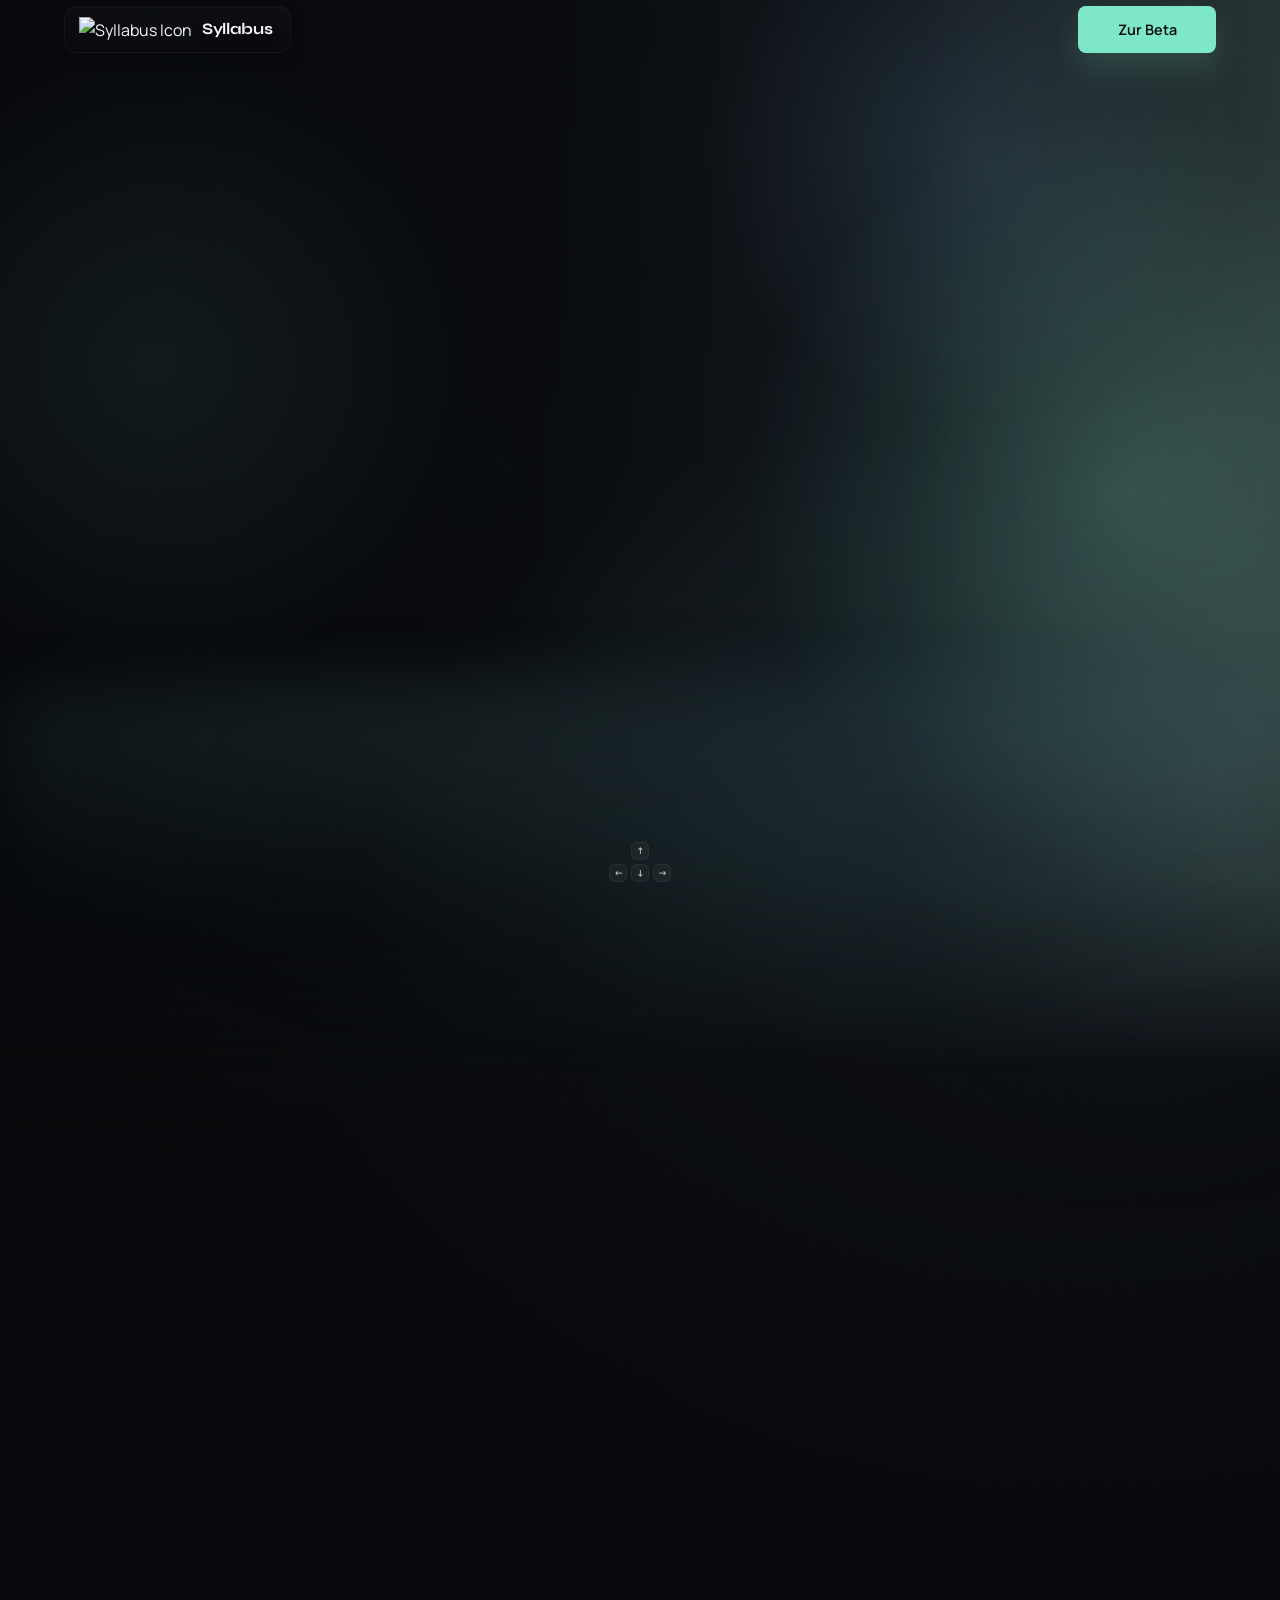
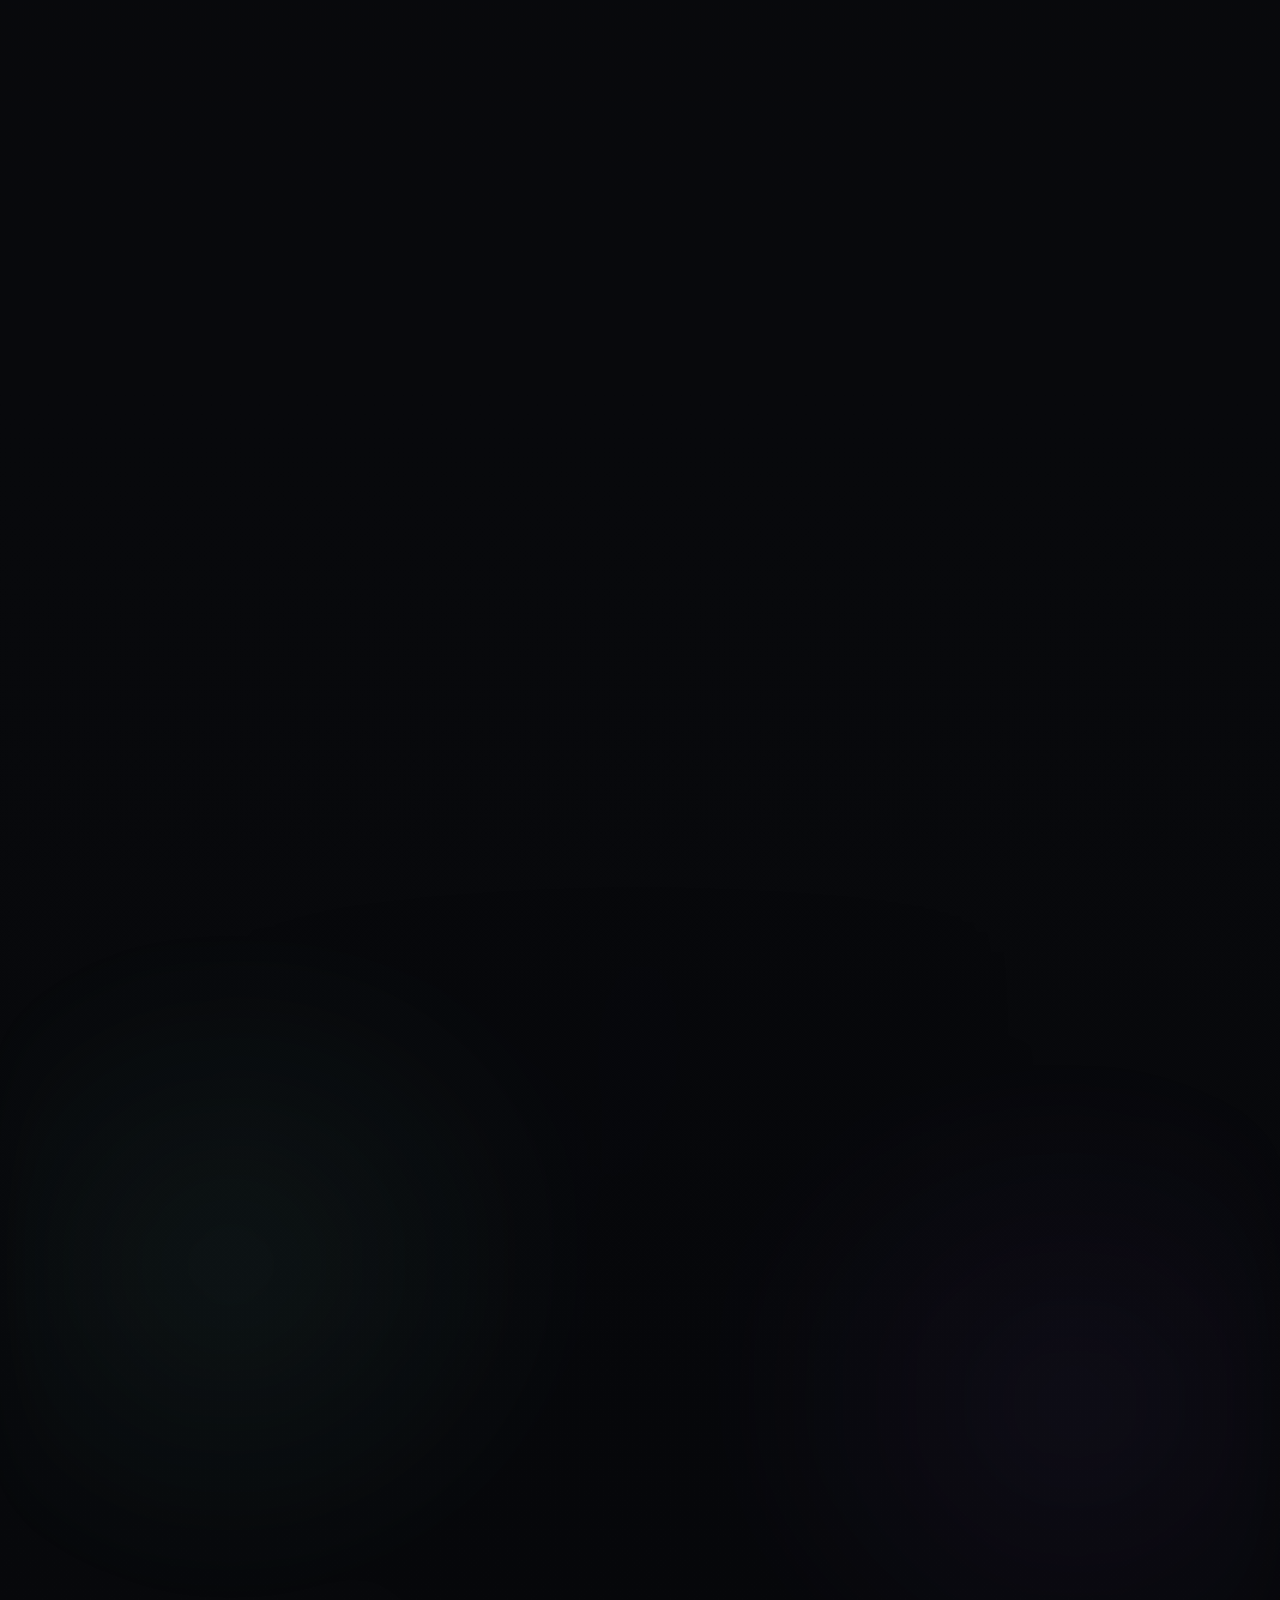
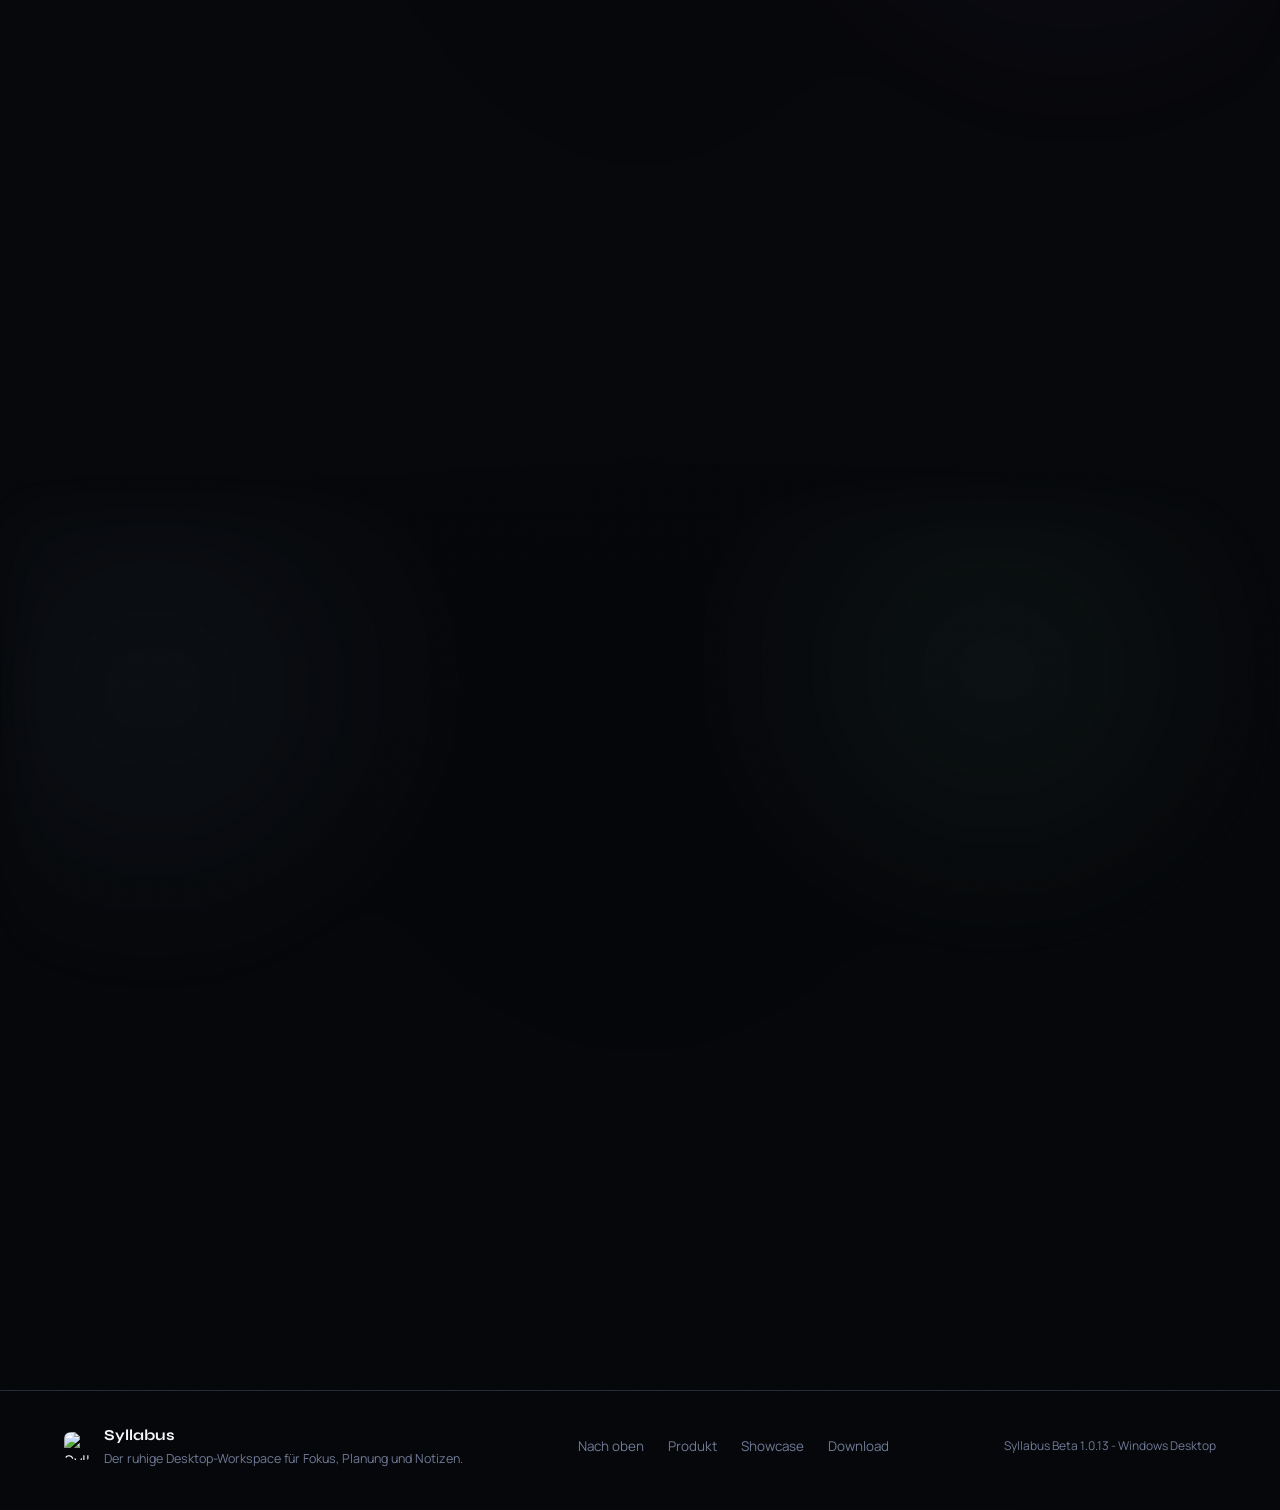
==== index.html @ c3235162 "Remove public beta download" ====
<!DOCTYPE html>
<html lang="de">
<head>
  <meta charset="UTF-8" />
  <meta name="viewport" content="width=device-width, initial-scale=1.0" />
  <title>Syllabus - Der ruhige Desktop-Workspace für Windows</title>
  <meta name="description" content="Syllabus ist ein ruhiger Desktop-Workspace für Windows: Aufgaben, Notizen, Planung und Fokus in einer klaren Oberfläche." />
  <meta name="theme-color" content="#09090B" />
  <link rel="icon" type="image/png" href="assets/branding/syllabus_icon.png" />
  <link rel="preconnect" href="https://fonts.googleapis.com" />
  <link rel="preconnect" href="https://fonts.gstatic.com" crossorigin />
  <link href="https://fonts.googleapis.com/css2?family=Manrope:wght@400;500;600;700;800&family=Nunito:wght@400;500;600;700;800&family=Syne:wght@500;600;700;800&display=swap" rel="stylesheet" />
  <link rel="stylesheet" href="styles.css" />
</head>
<body>
  <div class="site-glow site-glow-a" aria-hidden="true"></div>
  <div class="site-glow site-glow-b" aria-hidden="true"></div>
  <div class="site-grid" aria-hidden="true"></div>

  <header class="site-header" id="site-header">
    <div class="header-inner">
      <a class="brand-lockup" href="#top" aria-label="Syllabus">
        <img src="assets/branding/syllabus_icon.png" alt="Syllabus Icon" class="brand-lockup-img" />
        <span class="brand-name">Syllabus</span>
      </a>
      <a class="btn btn-primary header-cta" href="#download">Zur Beta</a>
    </div>
  </header>

  <div class="keyboard-hint" id="keyboard-hint" aria-label="Tastatur-Hinweis">
    <span class="keyboard-hint-label">Tastatur</span>
    <span class="keyboard-hint-copy">Pfeiltasten steuern die Seite</span>
    <span class="keyboard-hint-keys" aria-hidden="true">
      <span>&uarr;</span>
      <span>&darr;</span>
      <span>&larr;</span>
      <span>&rarr;</span>
    </span>
  </div>

  <main id="top">
    <section class="hero" aria-label="Hero">
      <div class="hero-layout">
        <div class="hero-content" data-reveal="drift">
          <h1>
            <span>Dein Studium.</span>
            <span>Perfekt organisiert.</span>
          </h1>

          <p class="hero-subtitle">
            Aufgaben, Notizen und Planung in einer ruhigen Oberfläche, die sofort zeigt, was gerade Priorität hat.
          </p>
        </div>

        <div class="hero-visual" data-reveal="mask" data-delay="1" id="hero-stage-shell" aria-hidden="true">
          <div class="hero-visual-glow hero-visual-glow-a"></div>
          <div class="hero-visual-glow hero-visual-glow-b"></div>
          <div class="hero-visual-grid"></div>

          <div class="hero-stage-stack" id="hero-stage-stack">
            <span class="hero-badge hero-badge-depth-mid hero-badge-a">ADS</span>
            <span class="hero-badge hero-badge-depth-near hero-badge-b">BS</span>
            <span class="hero-badge hero-badge-depth-mid hero-badge-c">DBS</span>
            <span class="hero-badge hero-badge-depth-far hero-badge-d">STO</span>
            <span class="hero-badge hero-badge-depth-far hero-badge-e">WEB</span>
            <span class="hero-badge hero-badge-depth-near hero-badge-f">AI</span>
            <span class="hero-badge hero-badge-depth-mid hero-badge-g">LAB</span>
            <span class="hero-badge hero-badge-depth-far hero-badge-i">M1</span>
            <span class="hero-badge hero-badge-depth-mid hero-badge-j">CTS</span>
            <span class="hero-badge hero-badge-depth-near hero-badge-k">DOC</span>
            <span class="hero-badge hero-badge-depth-far hero-badge-l">SEM</span>

            <figure class="hero-overlay hero-overlay-main">
              <img src="assets/screens/dashboard-overview.png" alt="Syllabus Dashboard-Übersicht" />
            </figure>

          </div>
        </div>
      </div>
    </section>

    <section class="section-story" id="produkt" aria-label="Produkt Story">
      <div class="section-head story-head" data-reveal="mask">
        <div>
          <p class="eyebrow"><span class="eyebrow-dot"></span>Produktfluss</p>
          <h2>Ein Desktop, der vom ersten Blick direkt in konzentrierte Arbeit kippt.</h2>
        </div>
        <p class="section-head-copy">
          Weniger erklären, mehr fühlen: Orientierung, Arbeitsbereich und Zeitstruktur
          bleiben eine durchgehende Szene.
        </p>
      </div>

      <div class="story-acts">
        <article class="story-act is-current" data-story-act>
          <div class="story-copy" data-reveal="drift">
            <p class="story-count">Akt 01</p>
            <h3>Orientierung ohne Anlauf.</h3>
            <p>Der Startscreen zeigt sofort Prioritäten, offene Punkte und den nächsten sinnvollen Einstieg.</p>
          </div>

          <div class="story-visual" data-story-parallax data-reveal="mask">
            <div class="story-visual-stack story-visual-stack-dashboard">
              <figure class="story-shot story-shot-main story-shot-main-dashboard">
                <img src="assets/screens/dashboard-overview.png" alt="Syllabus Dashboard Overview" loading="lazy" />
              </figure>
              <figure class="story-shot story-shot-float story-shot-float-top story-shot-float-dashboard">
                <img src="assets/screens/dashboard-stats.png" alt="Syllabus Dashboard-Statistik" loading="lazy" />
              </figure>
            </div>
          </div>
        </article>

        <article class="story-act story-act-copy-right" data-story-act>
          <div class="story-copy" data-reveal="drift">
            <p class="story-count">Akt 02</p>
            <h3>Ein Bereich wird zum Arbeitsplatz.</h3>
            <p>Dateien, Aufgaben und Notizen bleiben in derselben Oberfläche, statt sich über Fenster und Tabs zu verteilen.</p>
          </div>

          <div class="story-visual" data-story-parallax data-reveal="mask">
            <div class="story-visual-stack story-visual-stack-module">
              <figure class="story-shot story-shot-main story-shot-main-module">
                <img src="assets/screens/module-workspace.png" alt="Syllabus Modul Workspace" loading="lazy" />
              </figure>
              <figure class="story-shot story-shot-float story-shot-float-bottom story-shot-float-notes">
                <img src="assets/screens/notes.png" alt="Syllabus Notizen" loading="lazy" />
              </figure>
            </div>
          </div>
        </article>

        <article class="story-act" data-story-act>
          <div class="story-copy" data-reveal="drift">
            <p class="story-count">Akt 03</p>
            <h3>Planung bleibt Teil des Flows.</h3>
            <p>Zeitplanung, Deadlines und Aufgaben führen direkt zum nächsten Schritt, statt den Arbeitsfluss zu unterbrechen.</p>
          </div>

          <div class="story-visual" data-story-parallax data-reveal="mask">
            <div class="story-visual-stack story-visual-stack-planning">
              <figure class="story-shot story-shot-main story-shot-main-planning">
                <img src="assets/screens/calendar.png" alt="Syllabus Kalender" loading="lazy" />
              </figure>
              <figure class="story-shot story-shot-float story-shot-float-top story-shot-float-tasks">
                <img src="assets/screens/tasks.png" alt="Syllabus Aufgaben" loading="lazy" />
              </figure>
            </div>
          </div>
        </article>
      </div>
    </section>

    <section class="section-showcase" id="showcase" aria-label="Interaktiver Showcase">
      <div class="section-head" data-reveal="mask">
        <div>
          <p class="eyebrow"><span class="eyebrow-dot"></span>Interaktiver Showcase</p>
          <h2>Sechs echte Screens. Eine Oberfläche, die sich live anfühlt.</h2>
        </div>
        <p class="section-head-copy">
          Der zentrale Proof bleibt interaktiv: echte Ansichten, echte Bewegung und
          ein Arbeitsfluss, der sich direkt im Produkt erklärt.
        </p>
      </div>

      <div class="showcase-layout">
        <div class="showcase-stage-shell" data-reveal="mask" data-delay="1">
          <div class="showcase-copy-panel showcase-copy-floating" aria-live="polite">
            <div class="showcase-copy-meta">
              <p class="showcase-copy-countline"><span class="showcase-copy-count" id="showcase-current-count">01</span><span class="showcase-copy-total">/ 06</span></p>
            </div>
            <p class="showcase-copy-kicker" id="showcase-copy-kicker">Startansicht mit Klarheit</p>
            <h3 class="showcase-copy-title" id="showcase-copy-title">Dashboard mit direktem Überblick</h3>
            <p class="showcase-copy-body" id="showcase-copy-body">Alles Wichtige sitzt in einer Sicht: offene Punkte, aktive Bereiche, Fokuszeit und nächste Termine.</p>

            <div class="showcase-copy-points">
              <div class="showcase-copy-point" id="showcase-point-a">Aufgaben, Fokuszeit und Termine sofort lesbar.</div>
              <div class="showcase-copy-point" id="showcase-point-b">Direkte Einstiege in Bereiche, Planung und Sessions.</div>
              <div class="showcase-copy-point" id="showcase-point-c">Ein Startscreen statt verteiltem Tool-Chaos.</div>
            </div>

            <div class="showcase-progress" aria-hidden="true">
              <span class="showcase-progress-dot active"></span>
              <span class="showcase-progress-dot"></span>
              <span class="showcase-progress-dot"></span>
              <span class="showcase-progress-dot"></span>
              <span class="showcase-progress-dot"></span>
              <span class="showcase-progress-dot"></span>
            </div>
          </div>

          <button class="showcase-arrow showcase-arrow-prev" type="button" aria-label="Vorheriger Screen">
            <svg viewBox="0 0 24 24" width="18" height="18" fill="none" stroke="currentColor" stroke-width="2.2" stroke-linecap="round" stroke-linejoin="round"><path d="M15 18l-6-6 6-6"/></svg>
          </button>

          <div class="hero-stage showcase-stage-visual" tabindex="0" role="group" aria-label="Interaktiver Showcase mit sechs Screens">
            <div class="hero-stage-glow hero-stage-glow-a" aria-hidden="true"></div>
            <div class="hero-stage-glow hero-stage-glow-b" aria-hidden="true"></div>

            <div class="hero-mockup-wrap" id="showcase-mockup">
              <div class="hero-screen-stack">
                <figure class="hero-screen is-current" data-showcase-shot-panel="dashboard" data-showcase-index="01" data-showcase-caption="Heute im Blick" data-showcase-kicker="Startansicht mit Klarheit" data-showcase-title="Dashboard mit direktem Überblick" data-showcase-body="Alles Wichtige sitzt in einer Sicht: offene Punkte, aktive Bereiche, Fokuszeit und nächste Termine." data-showcase-point-a="Aufgaben, Fokuszeit und Termine sofort lesbar." data-showcase-point-b="Direkte Einstiege in Bereiche, Planung und Sessions." data-showcase-point-c="Ein Startscreen statt verteiltem Tool-Chaos.">
                  <img src="assets/screens/dashboard-overview.png" alt="Syllabus Dashboard-Übersicht" />
                </figure>
                <figure class="hero-screen" data-showcase-shot-panel="stats" data-showcase-index="02" data-showcase-caption="Fortschritt lesen" data-showcase-kicker="Rhythmus sichtbar" data-showcase-title="Aktivität und Fokus im Blick" data-showcase-body="Die Statistik zeigt, wie Arbeit, Routinen und Fokuszeit wirklich zusammenlaufen, statt nur geplant zu bleiben." data-showcase-point-a="Entwicklung und Sessions schnell erfassbar." data-showcase-point-b="Fokus bekommt einen klaren Kontext." data-showcase-point-c="Fortschritt wirkt konkret statt abstrakt.">
                  <img src="assets/screens/dashboard-stats.png" alt="Syllabus Dashboard-Statistik" />
                </figure>
                <figure class="hero-screen" data-showcase-shot-panel="calendar" data-showcase-index="03" data-showcase-caption="Deadlines lesen" data-showcase-kicker="Zeit klar lesen" data-showcase-title="Termine, Deadlines, Zeitfenster" data-showcase-body="Der Kalender bringt Abgaben, Routinen und Zeitfenster in ein gemeinsames Bild, das ruhig lesbar bleibt." data-showcase-point-a="Monatsblick mit Aufgaben, Sessions und festen Terminen." data-showcase-point-b="Zeitfenster und Deadlines bleiben verbunden." data-showcase-point-c="Planung fühlt sich ruhig und klar an.">
                  <img src="assets/screens/calendar.png" alt="Syllabus Kalender" />
                </figure>
                <figure class="hero-screen" data-showcase-shot-panel="tasks" data-showcase-index="04" data-showcase-caption="Prioritäten fokussieren" data-showcase-kicker="Globale Aufgabenfläche" data-showcase-title="Fälligkeiten mit Kontext" data-showcase-body="Aufgaben werden nicht isoliert gezeigt, sondern zusammen mit Bereich, Priorität und Zeitpunkt gedacht." data-showcase-point-a="Globale Liste mit klaren Bereichsmarkern." data-showcase-point-b="Fälligkeit, Relevanz und Status sofort sichtbar." data-showcase-point-c="Von der Liste direkt in den passenden Arbeitskontext.">
                  <img src="assets/screens/tasks.png" alt="Syllabus Aufgaben" />
                </figure>
                <figure class="hero-screen" data-showcase-shot-panel="notes" data-showcase-index="05" data-showcase-caption="Wissen sofort greifen" data-showcase-kicker="Gedanken bleiben auffindbar" data-showcase-title="Notizen schnell wiederfinden" data-showcase-body="Notizen bleiben auffindbar, lassen sich schnell öffnen und direkt in den Arbeitsfluss ziehen." data-showcase-point-a="Zuletzt genutzt und thematisch geordnet." data-showcase-point-b="Schneller Wiedereinstieg in Inhalte." data-showcase-point-c="Wissen bleibt greifbar statt zu verschwinden.">
                  <img src="assets/screens/notes.png" alt="Syllabus Notizen" />
                </figure>
                <figure class="hero-screen" data-showcase-shot-panel="workspace" data-showcase-index="06" data-showcase-caption="Im Bereich arbeiten" data-showcase-kicker="Tiefe Arbeit ohne Wechsel" data-showcase-title="Arbeitsbereich mit allem, was zählt" data-showcase-body="Dateien, Notizen und Aufgaben leben in einem gemeinsamen Bereich, damit konzentrierte Arbeit nicht durch Systemwechsel bricht." data-showcase-point-a="Alles bleibt nebeneinander im Blick." data-showcase-point-b="Der Kontext bleibt permanent sichtbar." data-showcase-point-c="Fühlt sich nach Arbeitsplatz an, nicht nach Galerie.">
                  <img src="assets/screens/module-workspace.png" alt="Syllabus Modul-Arbeitsbereich" />
                </figure>
              </div>
            </div>
          </div>

          <button class="showcase-arrow showcase-arrow-next" type="button" aria-label="Nächster Screen">
            <svg viewBox="0 0 24 24" width="18" height="18" fill="none" stroke="currentColor" stroke-width="2.2" stroke-linecap="round" stroke-linejoin="round"><path d="M9 18l6-6-6-6"/></svg>
          </button>
        </div>
      </div>
    </section>

    <section class="section-download" id="download" aria-label="Download">
      <div class="download-film" data-reveal="mask" data-finale>
        <div class="download-stage" aria-hidden="true">
          <div class="download-stage-glow download-stage-glow-a"></div>
          <div class="download-stage-glow download-stage-glow-b"></div>
          <div class="download-stage-grid"></div>

          <div class="download-ui download-ui-main">
            <div class="download-ui-topbar">
              <span class="download-ui-dot"></span>
              <span class="download-ui-dot"></span>
              <span class="download-ui-dot"></span>
              <span class="download-ui-chip"></span>
              <span class="download-ui-chip download-ui-chip-wide"></span>
            </div>

            <div class="download-ui-shell">
              <div class="download-ui-sidebar">
                <span class="download-ui-nav is-active"></span>
                <span class="download-ui-nav"></span>
                <span class="download-ui-nav"></span>
                <span class="download-ui-nav"></span>
                <span class="download-ui-nav"></span>
              </div>

              <div class="download-ui-canvas">
                <div class="download-ui-row">
                  <span class="download-ui-block download-ui-block-wide"></span>
                  <span class="download-ui-block download-ui-block-medium"></span>
                  <span class="download-ui-block download-ui-block-small"></span>
                </div>

                <div class="download-ui-grid">
                  <div class="download-ui-panel download-ui-panel-large"></div>
                  <span class="download-ui-panel download-ui-panel-medium"></span>
                  <span class="download-ui-panel download-ui-panel-medium"></span>
                  <span class="download-ui-panel download-ui-panel-tall"></span>
                </div>

                <div class="download-ui-lines">
                  <span class="download-ui-line is-long"></span>
                  <span class="download-ui-line"></span>
                  <span class="download-ui-line is-mid"></span>
                  <span class="download-ui-line is-short"></span>
                </div>
              </div>
            </div>

            <div class="download-ui-download">
              <span class="download-ui-download-core">
                <span class="download-ui-download-arrow"></span>
              </span>
              <span class="download-ui-download-track">
                <span class="download-ui-download-progress"></span>
              </span>
              <div class="download-ui-download-packets">
                <span class="download-ui-download-packet"></span>
                <span class="download-ui-download-packet"></span>
                <span class="download-ui-download-packet"></span>
              </div>
            </div>
          </div>

          <span class="download-orb download-orb-a"></span>
          <span class="download-orb download-orb-b"></span>
        </div>

        <div class="download-card">
          <p class="eyebrow"><span class="eyebrow-dot"></span>Private Windows Beta</p>
          <h2>Syllabus Beta für Windows.</h2>
          <p>
            Früher Zugriff auf eine ruhige Desktop-Oberfläche, die Aufgaben,
            Notizen, Planung und Fokus in einem klaren Arbeitsfluss zusammenbringt.
          </p>

          <div class="download-build-note" aria-label="Build Version">
            <span>Build</span>
            <strong>Beta 1.0.13</strong>
          </div>

          <div class="download-actions">
            <p class="download-unavailable-note">
              Der direkte Download ist aktuell nicht im öffentlichen Ordner hinterlegt.
            </p>
          </div>

          <div class="download-info-grid" aria-label="Beta Hinweise">
            <details class="download-info-item">
              <summary class="download-info-trigger">
                <span class="download-info-label">Datenschutz</span>
              </summary>
              <p>
                Arbeitsdaten werden im Standardbetrieb lokal auf dem Endgerät
                gespeichert; eine allgemeine Cloud-Synchronisierung ist nicht
                Bestandteil dieses Beta-Downloads.
              </p>
            </details>
            <details class="download-info-item">
              <summary class="download-info-trigger">
                <span class="download-info-label">Haftungsausschluss</span>
              </summary>
              <p>
                Mit Download und Nutzung entscheidest du dich eigenverantwortlich
                für diese Vorabversion. Soweit gesetzlich zulässig, wird keine
                Haftung für Datenverlust, Fehlfunktionen oder Folgeschäden
                übernommen.
              </p>
            </details>
          </div>
        </div>
      </div>
    </section>
  </main>

  <footer class="site-footer" aria-label="Footer">
    <div class="footer-inner">
      <div class="footer-brand">
        <img src="assets/branding/syllabus_icon.png" alt="Syllabus Icon" />
        <div>
          <strong>Syllabus</strong>
          <p>Der ruhige Desktop-Workspace für Fokus, Planung und Notizen.</p>
        </div>
      </div>
      <nav class="footer-links" aria-label="Footer-Navigation">
        <a href="#top">Nach oben</a>
        <a href="#produkt">Produkt</a>
        <a href="#showcase">Showcase</a>
        <a href="#download">Download</a>
      </nav>
      <p class="footer-legal">Syllabus Beta 1.0.13 - Windows Desktop</p>
    </div>
  </footer>

  <script src="script.js"></script>
</body>
</html>
---- styles.css ----
/* ══════════════════════════════════════════════
   SYLLABUS SHOWCASE — styles.css
   ══════════════════════════════════════════════ */

/* ── CUSTOM PROPERTIES ─────────────────────────── */
:root {
  /* App color palette */
  --c-bg:           #09090B;
  --c-surface:      #12131A;
  --c-surface-high: #181B24;
  --c-border:       #262B38;
  --c-sidebar:      #0C0D12;

  --c-primary:   #7EE7C8;
  --c-secondary: #A970FF;
  --c-blue:      #8FCBFF;
  --c-orange:    #FFB86A;
  --c-pink:      #FF8FB1;

  --c-text-1: #F5F7FB;
  --c-text-2: #A5AEC6;
  --c-text-3: #707B97;

  /* Module accent colors */
  --mod-0: #7EE7C8;
  --mod-1: #8FE9F5;
  --mod-2: #8FCBFF;
  --mod-3: #A9B4FF;
  --mod-4: #A970FF;
  --mod-5: #C084FC;
  --mod-6: #14B8A6;
  --mod-7: #FFB86A;
  --mod-8: #FF8FB1;

  /* Typography */
  --font-display: 'Syne', system-ui, sans-serif;
  --font-body:    'Manrope', system-ui, sans-serif;
  --font-app:     'Nunito', system-ui, sans-serif;

  /* Layout */
  --max-w:       1360px;
  --gutter:      clamp(20px, 5vw, 80px);
  --section-gap: clamp(80px, 10vw, 140px);
  --r-card:      16px;
  --r-sm:        8px;
}

/* ── RESET ──────────────────────────────────────── */
*, *::before, *::after { box-sizing: border-box; margin: 0; padding: 0; }
html { scroll-behavior: smooth; }
body {
  position: relative;
  background:
    radial-gradient(circle at 14% -6%, rgba(126,231,200,.07) 0%, transparent 28%),
    radial-gradient(circle at 84% 12%, rgba(143,203,255,.06) 0%, transparent 24%),
    linear-gradient(180deg, #09090B 0%, #08090C 42%, #06070A 100%);
  color: var(--c-text-1);
  font-family: var(--font-body);
  font-size: 16px;
  line-height: 1.65;
  -webkit-font-smoothing: antialiased;
  overflow-x: hidden;
}
body::before,
body::after {
  content: "";
  position: fixed;
  inset: auto;
  pointer-events: none;
  z-index: 0;
}
body::before {
  top: 18vh;
  left: 50%;
  width: min(82vw, 1180px);
  height: min(70vw, 920px);
  transform: translateX(-50%);
  background:
    radial-gradient(circle at 34% 38%, rgba(126,231,200,.055) 0%, transparent 26%),
    radial-gradient(circle at 68% 26%, rgba(143,203,255,.045) 0%, transparent 22%),
    radial-gradient(circle at 56% 70%, rgba(169,112,255,.035) 0%, transparent 26%);
  filter: blur(46px);
}
body::after {
  right: -180px;
  bottom: -160px;
  width: 540px;
  height: 540px;
  border-radius: 50%;
  background: radial-gradient(circle, rgba(126,231,200,.08) 0%, rgba(126,231,200,0) 72%);
  filter: blur(100px);
}
img, video { max-width: 100%; display: block; }
button { cursor: pointer; border: none; background: none; font: inherit; }
a { color: inherit; text-decoration: none; }
ul { list-style: none; }

/* ── GLOBAL BACKGROUND EFFECTS ─────────────────── */
.site-glow {
  position: fixed;
  pointer-events: none;
  border-radius: 50%;
  filter: blur(140px);
  z-index: 0;
}
.site-glow-a {
  width: 820px; height: 820px;
  top: -260px; left: -260px;
  background: radial-gradient(circle, rgba(126,231,200,.08) 0%, transparent 72%);
}
.site-glow-b {
  width: 760px; height: 760px;
  top: 34vh; right: -240px;
  background: radial-gradient(circle, rgba(169,112,255,.065) 0%, transparent 72%);
}
.site-grid {
  position: fixed;
  inset: 0;
  pointer-events: none;
  z-index: 0;
  background-image:
    linear-gradient(rgba(255,255,255,.018) 1px, transparent 1px),
    linear-gradient(90deg, rgba(255,255,255,.018) 1px, transparent 1px);
  background-size: 64px 64px;
  mask-image: radial-gradient(ellipse 80% 80% at 50% 0%, black 20%, transparent 80%);
  opacity: .7;
}

/* ── TYPOGRAPHY ─────────────────────────────────── */
h1, h2, h3, h4 {
  font-family: var(--font-display);
  line-height: 1.15;
  font-weight: 700;
  letter-spacing: -.02em;
}
h1 { font-size: clamp(2.4rem, 5vw, 4.2rem); }
h2 { font-size: clamp(1.8rem, 3.5vw, 2.8rem); }
h3 { font-size: clamp(1.05rem, 1.8vw, 1.45rem); }

.eyebrow {
  display: inline-flex;
  align-items: center;
  gap: 8px;
  font-size: .75rem;
  font-weight: 600;
  letter-spacing: .1em;
  text-transform: uppercase;
  color: var(--c-text-3);
  margin-bottom: 16px;
}
.eyebrow-dot {
  width: 6px; height: 6px;
  border-radius: 50%;
  background: var(--c-primary);
  box-shadow: 0 0 8px var(--c-primary);
  flex-shrink: 0;
}
.eyebrow-sep {
  width: 1px; height: 12px;
  background: var(--c-border);
  margin: 0 4px;
}

/* ── LAYOUT UTILITIES ───────────────────────────── */
.inner {
  width: 100%;
  max-width: var(--max-w);
  margin: 0 auto;
  padding: 0 var(--gutter);
  position: relative;
  z-index: 1;
}
section { position: relative; z-index: 1; }

.section-head {
  display: grid;
  grid-template-columns: 1fr 1fr;
  gap: 40px;
  margin-bottom: clamp(40px, 6vw, 72px);
  align-items: end;
}
.section-head h2 { margin-bottom: 0; }
.section-head-copy { color: var(--c-text-2); font-size: 1.05rem; }

/* ── BUTTONS ────────────────────────────────────── */
.btn {
  display: inline-flex;
  align-items: center;
  gap: 8px;
  padding: 12px 24px;
  border-radius: var(--r-sm);
  font-family: var(--font-body);
  font-size: .9rem;
  font-weight: 600;
  transition: all .2s ease;
  white-space: nowrap;
  position: relative;
}
.btn-primary {
  background: var(--c-primary);
  color: #060809;
  box-shadow: 0 0 24px rgba(126,231,200,.25);
}
.btn-primary:hover {
  background: #9df0d8;
  box-shadow: 0 0 36px rgba(126,231,200,.4);
  transform: translateY(-1px);
}
.btn-secondary {
  background: rgba(255,255,255,.06);
  color: var(--c-text-1);
  border: 1px solid var(--c-border);
}
.btn-secondary:hover {
  background: rgba(255,255,255,.1);
  border-color: rgba(255,255,255,.2);
  transform: translateY(-1px);
}

/* ── HEADER ─────────────────────────────────────── */
.site-header {
  position: fixed;
  top: 0; left: 0; right: 0;
  z-index: 100;
  height: 60px;
  transition: background .3s, border-color .3s;
  border-bottom: 1px solid transparent;
}
.site-header.scrolled {
  background: transparent;
  backdrop-filter: none;
  -webkit-backdrop-filter: none;
  border-bottom-color: transparent;
}
.header-inner {
  max-width: var(--max-w);
  margin: 0 auto;
  padding: 0 var(--gutter);
  height: 100%;
  display: flex;
  align-items: center;
  justify-content: space-between;
  gap: 20px;
}
.brand-lockup {
  display: flex;
  align-items: center;
  justify-content: flex-start;
  gap: 10px;
  flex-shrink: 0;
  min-height: 44px;
  min-width: 138px;
  padding: 9px 18px 9px 14px;
  border-radius: 12px;
  border: 1px solid rgba(255,255,255,.04);
  background:
    linear-gradient(180deg, rgba(255,255,255,.024), rgba(255,255,255,.008)),
    rgba(8,10,15,.07);
  box-shadow:
    0 6px 16px rgba(0,0,0,.08),
    inset 0 1px 0 rgba(255,255,255,.018);
  backdrop-filter: blur(8px);
  -webkit-backdrop-filter: blur(8px);
}
.brand-lockup-img { height: 24px; width: auto; }
.brand-name {
  font-family: var(--font-display);
  font-size: 1rem;
  font-weight: 700;
  letter-spacing: -.02em;
  text-shadow: 0 8px 20px rgba(0,0,0,.16);
}
.site-nav {
  display: flex;
  align-items: center;
  gap: 4px;
  margin-left: auto;
}
.site-nav a {
  padding: 6px 14px;
  border-radius: 6px;
  font-size: .85rem;
  font-weight: 500;
  color: var(--c-text-2);
  transition: color .2s, background .2s;
}
.site-nav a:hover {
  color: var(--c-text-1);
  background: rgba(255,255,255,.06);
}
.header-cta {
  margin-left: 0;
  min-width: 138px;
  max-width: 220px;
  overflow: hidden;
  justify-content: center;
  transition:
    opacity .24s ease,
    transform .24s ease,
    max-width .24s ease,
    padding .24s ease,
    border-color .24s ease,
    box-shadow .24s ease;
  box-shadow:
    0 14px 30px rgba(126,231,200,.14),
    0 0 0 1px rgba(126,231,200,.05) inset;
}
.site-header.hero-passed .header-cta {
  opacity: 0;
  pointer-events: none;
  transform: translateY(-6px) scale(.96);
  max-width: 0;
  padding-left: 0;
  padding-right: 0;
  border-color: transparent;
  box-shadow: none;
}
.nav-toggle {
  display: none;
  padding: 8px;
  color: var(--c-text-1);
  margin-left: auto;
}

.keyboard-hint {
  position: fixed;
  left: 50%;
  bottom: 18px;
  z-index: 70;
  display: inline-flex;
  align-items: center;
  gap: 4px;
  padding: 0;
  border: 0;
  background: transparent;
  box-shadow: none;
  backdrop-filter: none;
  -webkit-backdrop-filter: none;
  transform: translateX(-50%);
  transition:
    opacity .24s ease,
    transform .24s ease,
    border-color .24s ease,
    box-shadow .24s ease;
  pointer-events: none;
}

.keyboard-hint.is-dismissed {
  opacity: 0;
  transform: translateX(-50%) translateY(10px) scale(.96);
}

.keyboard-hint-label {
  display: none;
}

.keyboard-hint-copy {
  display: none;
}

.keyboard-hint-keys {
  display: grid;
  grid-template-columns: repeat(3, 18px);
  grid-template-rows: repeat(2, 18px);
  gap: 4px;
  align-items: center;
  justify-items: center;
}

.keyboard-hint-keys span {
  display: inline-flex;
  align-items: center;
  justify-content: center;
  width: 18px;
  height: 18px;
  border-radius: 6px;
  border: 1px solid rgba(255,255,255,.06);
  background: rgba(255,255,255,.035);
  color: rgba(245,247,251,.8);
  font-size: .58rem;
  font-weight: 700;
  line-height: 1;
}

.keyboard-hint-keys span:nth-child(1) {
  grid-column: 2;
  grid-row: 1;
}

.keyboard-hint-keys span:nth-child(2) {
  grid-column: 2;
  grid-row: 2;
}

.keyboard-hint-keys span:nth-child(3) {
  grid-column: 1;
  grid-row: 2;
}

.keyboard-hint-keys span:nth-child(4) {
  grid-column: 3;
  grid-row: 2;
}

@media (max-width: 640px) {
  .keyboard-hint {
    gap: 4px;
    bottom: 12px;
    padding: 0;
  }

  .keyboard-hint-keys span {
    width: 16px;
    height: 16px;
    font-size: .54rem;
  }

  .keyboard-hint-keys {
    grid-template-columns: repeat(3, 16px);
    grid-template-rows: repeat(2, 16px);
  }
}

body.is-scrolling .hero-stage-stack,
body.is-scrolling .showcase-copy-panel,
body.is-scrolling #showcase-mockup,
body.is-scrolling .section-showcase .hero-screen,
body.is-scrolling .download-ui-main,
body.is-scrolling .story-shot-main,
body.is-scrolling .story-shot-float {
  transition-duration: .12s !important;
}

body.is-scrolling .hero-screen-card-left,
body.is-scrolling .hero-screen-card-right,
body.is-scrolling .hero-stage-note-a,
body.is-scrolling .hero-stage-note-b,
body.is-scrolling .download-ui-main,
body.is-scrolling .download-ui-download-core,
body.is-scrolling .download-ui-download-progress,
body.is-scrolling .download-ui-download-packet,
body.is-scrolling .download-orb,
body.is-scrolling .story-shot-main,
body.is-scrolling .story-shot-float {
  animation-play-state: paused !important;
}

body.is-scrolling .keyboard-hint:not(.is-dismissed) {
  opacity: .34;
}

/* ── REVEAL ANIMATIONS ──────────────────────────── */
[data-reveal] {
  opacity: 0;
  transform: translateY(24px);
  transition: opacity .6s ease, transform .6s ease;
}
[data-reveal].is-visible { opacity: 1; transform: none; }
[data-reveal="mask"] {
  opacity: 0;
  clip-path: inset(0 0 18% 0 round 28px);
  transform: translateY(34px) scale(.98);
  transition:
    opacity .75s cubic-bezier(.22,.61,.36,1),
    transform .75s cubic-bezier(.22,.61,.36,1),
    clip-path .9s cubic-bezier(.22,.61,.36,1);
}
[data-reveal="mask"].is-visible {
  opacity: 1;
  clip-path: inset(0 0 0 0 round 28px);
  transform: none;
}
[data-reveal="drift"] {
  opacity: 0;
  transform: translate3d(0, 40px, 0) scale(.97);
  transition: opacity .7s ease, transform .8s cubic-bezier(.2,.8,.2,1);
}
[data-reveal="drift"].is-visible {
  opacity: 1;
  transform: none;
}
[data-reveal][data-delay="1"] { transition-delay: .1s; }
[data-reveal][data-delay="2"] { transition-delay: .2s; }
[data-reveal][data-delay="3"] { transition-delay: .3s; }
[data-reveal][data-delay="4"] { transition-delay: .4s; }

/* ════════════════════════════════════════════════════
   HERO
   ════════════════════════════════════════════════════ */
.hero {
  padding: clamp(96px, 9vw, 132px) var(--gutter) clamp(72px, 7vw, 96px);
  max-width: var(--max-w);
  margin: 0 auto;
  min-height: calc(100svh - 18px);
  overflow: hidden;
  isolation: isolate;
}
.hero::before {
  content: "";
  position: absolute;
  inset: 0;
  background:
    radial-gradient(circle at 14% 18%, rgba(126,231,200,.16) 0%, transparent 28%),
    radial-gradient(circle at 76% 18%, rgba(143,203,255,.14) 0%, transparent 24%),
    radial-gradient(circle at 72% 58%, rgba(169,112,255,.16) 0%, transparent 30%);
  filter: blur(18px);
  pointer-events: none;
  z-index: 0;
}
.hero::after {
  content: "";
  position: absolute;
  inset: 5% 8% 4% 10%;
  background:
    radial-gradient(circle at 44% 20%, rgba(255,255,255,.05), transparent 16%),
    radial-gradient(circle at 72% 30%, rgba(143,203,255,.08), transparent 20%),
    radial-gradient(circle at 68% 56%, rgba(169,112,255,.1), transparent 24%),
    linear-gradient(90deg, rgba(255,255,255,.03), rgba(255,255,255,0));
  pointer-events: none;
  z-index: 1;
}
.hero-layout {
  position: relative;
  z-index: 2;
  display: grid;
  grid-template-columns: minmax(0, 560px) minmax(0, 1fr);
  gap: clamp(18px, 4vw, 72px);
  align-items: center;
  min-height: calc(100svh - 240px);
}
.hero-content {
  position: relative;
  z-index: 4;
  max-width: 560px;
  padding: clamp(8px, 2vw, 20px) 0;
}
.hero-eyebrow {
  display: inline-flex;
  align-items: center;
  gap: 10px;
  margin-bottom: 22px;
  font-size: .78rem;
  font-weight: 700;
  letter-spacing: .16em;
  text-transform: uppercase;
  color: rgba(245,247,251,.62);
}
.hero-eyebrow-dot {
  width: 8px;
  height: 8px;
  border-radius: 999px;
  background: linear-gradient(135deg, var(--c-primary), var(--c-blue));
  box-shadow: 0 0 18px rgba(126,231,200,.5);
}
.hero-content h1 {
  margin-bottom: 24px;
  font-size: clamp(3.2rem, 7.5vw, 6.4rem);
  line-height: .9;
  letter-spacing: -.06em;
  max-width: 8.2ch;
  text-shadow: 0 24px 60px rgba(0,0,0,.32);
}
.hero-subtitle {
  max-width: 520px;
  margin-bottom: 30px;
  color: var(--c-text-2);
  font-size: 1.08rem;
  line-height: 1.78;
}
.hero-cta-row {
  display: flex;
  align-items: center;
  gap: 18px;
  margin-bottom: 34px;
  flex-wrap: wrap;
}
.hero-link {
  font-size: .94rem;
  font-weight: 700;
  color: rgba(245,247,251,.84);
  transition: color .2s ease, transform .2s ease;
}
.hero-link:hover {
  color: var(--c-primary);
  transform: translateX(2px);
}
.hero-signal-grid {
  display: grid;
  grid-template-columns: repeat(3, minmax(0, 1fr));
  gap: 14px;
}
.hero-signal-card {
  padding: 15px 16px 16px;
  border-radius: 20px;
  border: 1px solid rgba(255,255,255,.08);
  background: linear-gradient(155deg, rgba(18,21,29,.86), rgba(10,12,18,.68));
  box-shadow: 0 20px 48px rgba(0,0,0,.18);
  backdrop-filter: blur(14px);
  transition: transform .28s ease, border-color .28s ease, background .28s ease;
}
.hero-signal-card:hover {
  transform: translateY(-4px);
  border-color: rgba(126,231,200,.18);
  background: linear-gradient(155deg, rgba(21,24,33,.92), rgba(11,13,19,.78));
}
.hero-signal-label {
  display: inline-block;
  margin-bottom: 8px;
  font-size: .72rem;
  font-weight: 800;
  letter-spacing: .14em;
  text-transform: uppercase;
  color: var(--c-primary);
}
.hero-signal-card p {
  color: rgba(245,247,251,.76);
  font-size: .88rem;
  line-height: 1.5;
}
.hero-visual {
  position: relative;
  min-height: clamp(560px, 46vw, 760px);
  display: flex;
  align-items: center;
  justify-content: flex-start;
  perspective: 2200px;
  margin-left: clamp(-160px, -10vw, -44px);
  margin-right: clamp(-44px, -3vw, 0px);
}
.hero-visual-glow {
  position: absolute;
  border-radius: 50%;
  filter: blur(70px);
  pointer-events: none;
}
.hero-visual-glow-a {
  width: 340px;
  height: 340px;
  top: 4%;
  left: 10%;
  background: radial-gradient(circle, rgba(126,231,200,.18) 0%, rgba(126,231,200,0) 70%);
}
.hero-visual-glow-b {
  width: 360px;
  height: 360px;
  right: 4%;
  bottom: 10%;
  background: radial-gradient(circle, rgba(169,112,255,.2) 0%, rgba(169,112,255,0) 72%);
}
.hero-stage-stack {
  position: relative;
  width: min(108%, 980px);
  min-height: clamp(520px, 44vw, 660px);
  transform-style: preserve-3d;
  transform: perspective(1800px) rotateX(7deg) rotateY(-10deg) rotateZ(-4deg);
  transition: transform .28s ease-out;
  will-change: transform;
  filter: drop-shadow(0 60px 120px rgba(0,0,0,.25));
}
.hero-stage-stack::before {
  content: "";
  position: absolute;
  inset: 12% 10% 6% 12%;
  border-radius: 48px;
  background: linear-gradient(155deg, rgba(255,255,255,.06), rgba(255,255,255,.01));
  border: 1px solid rgba(255,255,255,.04);
  box-shadow: 0 60px 150px rgba(0,0,0,.34);
  transform: translateZ(-120px) rotate(-4deg);
}
.hero-stage-stack::after {
  content: "";
  position: absolute;
  inset: auto 10% -7% 14%;
  height: 90px;
  border-radius: 999px;
  background: radial-gradient(circle, rgba(8,10,14,.55) 0%, rgba(8,10,14,0) 72%);
  transform: translateZ(-170px) rotate(-3deg);
  filter: blur(24px);
}
.hero-screen-card {
  position: absolute;
  overflow: hidden;
  border-radius: 28px;
  border: 1px solid rgba(255,255,255,.08);
  background: #09090b;
  box-shadow: 0 34px 90px rgba(0,0,0,.52);
}
.hero-screen-card img {
  width: 100%;
  height: 100%;
  object-fit: cover;
}
.hero-screen-card-main {
  inset: 12% -2% 8% 12%;
  transform: translate3d(0, 0, 140px);
}
.hero-screen-card-main img {
  transform: scale(1.02) translateY(-8px);
}
.hero-screen-card-left {
  left: 0;
  bottom: 4%;
  width: min(38%, 312px);
  aspect-ratio: 1280 / 740;
  opacity: .94;
  transform: translate3d(-26px, 24px, 18px) rotate(-9deg);
  animation: heroCardFloatLeft 10s ease-in-out infinite;
}
.hero-screen-card-right {
  top: 4%;
  right: 0;
  width: min(34%, 264px);
  aspect-ratio: 1280 / 740;
  opacity: .92;
  transform: translate3d(18px, -14px, 34px) rotate(10deg);
  animation: heroCardFloatRight 11s ease-in-out infinite;
}
.hero-stage-note,
.hero-mini-panel {
  position: absolute;
  z-index: 4;
  border-radius: 999px;
  border: 1px solid rgba(255,255,255,.08);
  backdrop-filter: blur(16px);
  box-shadow: 0 18px 42px rgba(0,0,0,.24);
}
.hero-stage-note {
  padding: 11px 16px;
  background: rgba(11,13,19,.72);
  color: rgba(245,247,251,.78);
  font-size: .78rem;
  font-weight: 700;
  letter-spacing: .06em;
}
.hero-stage-note-a {
  top: 3%;
  left: 14%;
  animation: heroBadgeFloat 8s ease-in-out infinite;
}
.hero-stage-note-b {
  right: 8%;
  bottom: 8%;
  animation: heroBadgeFloat 9s ease-in-out infinite reverse;
}
.hero-mini-panel {
  padding: 16px 18px 18px;
  border-radius: 22px;
  background: linear-gradient(160deg, rgba(17,20,28,.88), rgba(10,12,17,.78));
  min-width: 220px;
}
.hero-mini-panel-top {
  top: 14%;
  right: 10%;
  transform: translate3d(0, 0, 170px);
}
.hero-mini-panel-bottom {
  left: 16%;
  bottom: 2%;
  transform: translate3d(0, 0, 180px);
}
.hero-mini-label {
  display: block;
  margin-bottom: 7px;
  font-size: .68rem;
  font-weight: 800;
  letter-spacing: .14em;
  text-transform: uppercase;
  color: rgba(245,247,251,.48);
}
.hero-mini-panel strong {
  display: block;
  color: var(--c-text-1);
  font-size: .94rem;
  line-height: 1.45;
}
@keyframes heroCardFloatLeft {
  0%, 100% { transform: translate3d(-26px, 24px, 18px) rotate(-9deg); }
  50% { transform: translate3d(-10px, 6px, 28px) rotate(-6deg); }
}
@keyframes heroCardFloatRight {
  0%, 100% { transform: translate3d(18px, -14px, 34px) rotate(10deg); }
  50% { transform: translate3d(8px, 8px, 46px) rotate(6deg); }
}
@keyframes heroBadgeFloat {
  0%, 100% { transform: translate3d(0, 0, 120px); }
  50% { transform: translate3d(0, -12px, 150px); }
}
@media (max-width: 1180px) {
  .hero-layout {
    grid-template-columns: 1fr;
    gap: 38px;
    min-height: 0;
  }
  .hero-content {
    max-width: 680px;
  }
  .hero-content h1 {
    max-width: 9ch;
  }
  .hero-visual {
    min-height: 620px;
    margin: 0;
    justify-content: center;
  }
  .hero-stage-stack {
    width: min(100%, 860px);
  }
}
@media (max-width: 900px) {
  .hero {
    padding-top: 94px;
  }
  .hero-content h1 {
    font-size: clamp(2.8rem, 12vw, 4.8rem);
  }
  .hero-subtitle {
    max-width: 520px;
    font-size: 1rem;
  }
  .hero-signal-grid {
    grid-template-columns: 1fr;
  }
  .hero-visual {
    min-height: 520px;
  }
  .hero-stage-stack {
    min-height: 500px;
    transform: perspective(1600px) rotateX(5deg) rotateY(-7deg) rotateZ(-3deg);
  }
  .hero-screen-card-main {
    inset: 18% 4% 14% 11%;
  }
  .hero-mini-panel-top {
    top: 8%;
    right: 8%;
  }
  .hero-mini-panel-bottom {
    left: 12%;
  }
}
@media (max-width: 640px) {
  .hero {
    padding-bottom: 56px;
    min-height: auto;
  }
  .hero-layout {
    display: block;
    min-height: 0;
  }
  .hero-content {
    max-width: none;
  }
  .hero-cta-row {
    gap: 14px;
  }
  .hero-link {
    font-size: .88rem;
  }
  .hero-visual {
    position: absolute;
    top: 112px;
    right: -88px;
    left: 40%;
    min-height: 320px;
    margin: 0;
    justify-content: flex-end;
    opacity: .78;
    z-index: 1;
  }
  .hero-stage-stack {
    width: 430px;
    min-height: 320px;
    transform: perspective(1200px) rotateX(8deg) rotateY(-9deg) rotateZ(-4deg) scale(.88);
  }
  .hero-screen-card-main {
    inset: 14% -6% 15% 12%;
  }
  .hero-screen-card-left {
    width: 38%;
    bottom: 4%;
  }
  .hero-screen-card-right {
    width: 34%;
    top: 2%;
  }
  .hero-stage-note {
    display: none;
  }
  .hero-mini-panel {
    display: none;
    min-width: 0;
    padding: 14px 16px 16px;
  }
  .hero-signal-grid {
    grid-template-columns: repeat(2, minmax(0, 1fr));
    gap: 12px;
    margin-top: 26px;
  }
  .hero-signal-card {
    padding: 14px 14px 16px;
    border-radius: 18px;
  }
  .hero-signal-card p {
    font-size: .88rem;
    line-height: 1.5;
  }
}
.hero-copy {
  position: relative;
  z-index: 4;
  display: flex;
  flex-direction: column;
  justify-content: center;
  align-self: center;
  max-width: 560px;
  min-height: calc(100svh - 260px);
}
.hero-copy.is-transitioning .hero-lead {
  animation: heroSubtitleFade .46s cubic-bezier(.2,.8,.2,1);
}
.hero-kicker-line {
  font-size: .84rem;
  font-weight: 700;
  letter-spacing: .12em;
  text-transform: uppercase;
  color: rgba(245,247,251,.78);
  margin-bottom: 18px;
}
.hero-copy h1 {
  margin-bottom: 22px;
  max-width: 7.4ch;
  line-height: .98;
}
.hero-lead {
  color: var(--c-text-2);
  font-size: 1.06rem;
  max-width: 430px;
  margin-bottom: 0;
  min-height: 0;
  line-height: 1.78;
  text-wrap: pretty;
}
.hero-actions {
  display: flex;
  gap: 14px 18px;
  flex-wrap: wrap;
  align-items: center;
  margin-bottom: 24px;
}
.hero-actions-note {
  flex-basis: 100%;
  color: var(--c-text-3);
  font-size: .84rem;
}
.hero-proofline {
  display: grid;
  grid-template-columns: repeat(3, minmax(0, 1fr));
  gap: 16px;
  padding: 14px 0 20px;
  margin-bottom: 18px;
  border-top: 1px solid rgba(255,255,255,.08);
  border-bottom: 1px solid rgba(255,255,255,.08);
}
.hero-proof {
  display: flex;
  flex-direction: column;
  gap: 6px;
}
.hero-proof strong {
  font-size: .9rem;
  font-weight: 700;
  color: var(--c-text-1);
}
.hero-proof span {
  font-size: .78rem;
  line-height: 1.45;
  color: var(--c-text-3);
}
.hero-next-note {
  max-width: 620px;
  color: rgba(245,247,251,.72);
  font-size: .92rem;
}
.hero-scene-summary {
  margin-top: 22px;
  padding: 18px 20px 20px;
  border-radius: 22px;
  border: 1px solid rgba(255,255,255,.08);
  background: linear-gradient(145deg, rgba(18,20,27,.8), rgba(9,11,15,.48));
  box-shadow: 0 20px 48px rgba(0,0,0,.18);
  backdrop-filter: blur(14px);
}
.hero-scene-summary-kicker {
  margin-bottom: 8px;
  font-size: .72rem;
  font-weight: 800;
  letter-spacing: .18em;
  text-transform: uppercase;
  color: rgba(245,247,251,.58);
}
.hero-scene-summary h3 {
  margin-bottom: 10px;
  font-size: clamp(1.12rem, 2.2vw, 1.54rem);
}
.hero-scene-summary p:last-child {
  color: var(--c-text-2);
  font-size: .94rem;
  line-height: 1.62;
}
.hero-dashboard-stage {
  display: none;
}
.hero-interactive-mockup {
  position: absolute;
  top: 0;
  right: -4%;
  width: min(96vw, 1320px);
  height: clamp(520px, 46vw, 680px);
  min-height: 0;
  display: flex;
  align-items: center;
  justify-content: flex-end;
  transform-style: preserve-3d;
  transform-origin: 72% 50%;
  will-change: transform;
}
.hero-dashboard-stage .hero-interactive-mockup::before {
  content: "";
  position: absolute;
  inset: 14% 10% 12% 16%;
  border-radius: 60px;
  background: linear-gradient(145deg, rgba(255,255,255,.06), rgba(255,255,255,.01));
  border: 1px solid rgba(255,255,255,.04);
  box-shadow: 0 48px 120px rgba(0,0,0,.28);
  transform: translateZ(-180px) rotate(-7deg);
  pointer-events: none;
  z-index: 2;
}
.hero-dashboard-stage .hero-interactive-mockup::after {
  content: "";
  position: absolute;
  inset: 0;
  background:
    linear-gradient(90deg, rgba(9,9,11,.84) 0%, rgba(9,9,11,.56) 18%, rgba(9,9,11,.22) 38%, rgba(9,9,11,.06) 56%, rgba(9,9,11,0) 72%),
    radial-gradient(circle at 62% 44%, rgba(169,112,255,.12) 0%, transparent 24%),
    radial-gradient(circle at 74% 54%, rgba(143,203,255,.12) 0%, transparent 18%);
  filter: blur(18px);
  transform: translateZ(60px);
  pointer-events: none;
  z-index: 3;
}
.hero-dashboard-frame {
  position: absolute;
  inset: 6% -8% 10% -2%;
  border-radius: 38px;
  overflow: hidden;
  background:
    #090a10
    url('assets/screens/dashboard-overview.png')
    center top / cover
    no-repeat;
  border: 1px solid rgba(255,255,255,.1);
  box-shadow:
    0 48px 140px rgba(0,0,0,.56),
    0 0 0 1px rgba(255,255,255,.03) inset;
  opacity: .38;
}
.hero-dashboard-frame::before {
  content: "";
  position: absolute;
  inset: 0;
  background:
    linear-gradient(180deg, rgba(255,255,255,.08), rgba(255,255,255,0) 18%, rgba(255,255,255,0) 70%, rgba(5,7,10,.18)),
    linear-gradient(90deg, rgba(7,8,13,.62), rgba(7,8,13,.26) 22%, rgba(7,8,13,0) 40%);
  pointer-events: none;
  z-index: 2;
}
.hero-dashboard-frame img {
  display: none;
}
@keyframes heroSubtitleFade {
  0% {
    opacity: .3;
    transform: translateY(10px);
  }
  100% {
    opacity: 1;
    transform: translateY(0);
  }
}
@keyframes heroBackdropFloat {
  0%, 100% {
    transform: perspective(1800px) rotateY(-12deg) rotateX(1deg) rotateZ(-3deg) translate3d(0, 0, 0);
  }
  50% {
    transform: perspective(1800px) rotateY(-10deg) rotateX(0deg) rotateZ(-2deg) translate3d(-10px, 10px, 0);
  }
}
@keyframes heroMockupBlend {
  0% {
    opacity: .35;
    filter: blur(6px) saturate(.86);
  }
  100% {
    opacity: 1;
    filter: none;
  }
}
.hero-scene-nav {
  display: grid;
  grid-template-columns: repeat(2, minmax(0, 1fr));
  gap: 12px;
}
.hero-scene-btn {
  position: relative;
  display: flex;
  align-items: flex-start;
  gap: 14px;
  padding: 16px 18px;
  text-align: left;
  border-radius: 20px;
  border: 1px solid rgba(255,255,255,.08);
  background: linear-gradient(135deg, rgba(18,19,26,.86), rgba(10,11,15,.68));
  color: var(--c-text-2);
  backdrop-filter: blur(18px);
  transition:
    transform .35s ease,
    border-color .35s ease,
    background .35s ease,
    box-shadow .35s ease,
    color .35s ease;
}
.hero-scene-btn:hover,
.hero-scene-btn:focus-visible,
.hero-scene-btn.active {
  color: var(--c-text-1);
  border-color: rgba(126,231,200,.32);
  background: linear-gradient(145deg, rgba(17,24,25,.92), rgba(12,14,18,.82));
  box-shadow: 0 16px 36px rgba(0,0,0,.24), inset 0 1px 0 rgba(255,255,255,.06);
  transform: translateY(-2px);
}
.hero-scene-btn.active::after {
  content: "";
  position: absolute;
  left: 18px;
  right: 18px;
  bottom: 10px;
  height: 2px;
  border-radius: 999px;
  background: linear-gradient(90deg, rgba(126,231,200,0), rgba(126,231,200,.95), rgba(143,203,255,0));
}
.hero-scene-no {
  min-width: 1.6rem;
  font-family: var(--font-display);
  font-size: 1.06rem;
  line-height: 1;
  color: rgba(126,231,200,.88);
}
.hero-scene-copy {
  display: flex;
  flex-direction: column;
  gap: 4px;
}
.hero-scene-copy strong {
  font-size: .98rem;
  font-weight: 700;
}
.hero-scene-copy small {
  font-size: .8rem;
  line-height: 1.45;
  color: inherit;
  opacity: .84;
}

/* ── HERO STAGE / APP MOCKUP WRAPPER ────────────── */
.hero-stage {
  position: relative;
  z-index: 1;
  min-height: clamp(520px, 55vw, 760px);
  margin-left: clamp(-220px, -16vw, -72px);
  display: flex;
  align-items: center;
  justify-content: flex-end;
  perspective: 2200px;
}
.hero-stage-glow {
  position: absolute;
  border-radius: 50%;
  filter: blur(50px);
  pointer-events: none;
  animation: heroPulse 8s ease-in-out infinite;
}
.hero-stage-glow-a {
  width: 360px;
  height: 360px;
  top: 8%;
  right: 16%;
  background: radial-gradient(circle, rgba(126,231,200,.22) 0%, rgba(126,231,200,0) 72%);
}
.hero-stage-glow-b {
  width: 320px;
  height: 320px;
  bottom: 6%;
  left: 12%;
  background: radial-gradient(circle, rgba(169,112,255,.20) 0%, rgba(169,112,255,0) 72%);
  animation-delay: -3s;
}
.hero-stage-word {
  position: absolute;
  top: 8%;
  left: -2%;
  font-family: var(--font-display);
  font-size: clamp(4.8rem, 12vw, 8.6rem);
  line-height: .9;
  letter-spacing: -.08em;
  color: rgba(255,255,255,.06);
  text-transform: uppercase;
  transform: rotate(-12deg);
  transform-origin: left center;
  pointer-events: none;
  user-select: none;
  z-index: 0;
}
.hero-stage-caption {
  position: absolute;
  top: 14%;
  right: 2%;
  padding: 10px 14px;
  border-radius: 999px;
  border: 1px solid rgba(255,255,255,.09);
  background: rgba(10,12,16,.68);
  color: var(--c-text-2);
  font-size: .75rem;
  letter-spacing: .14em;
  text-transform: uppercase;
  backdrop-filter: blur(18px);
  z-index: 3;
}
.hero-mockup-wrap {
  position: relative;
  width: min(100%, 1020px);
  min-height: clamp(460px, 48vw, 650px);
  transform-style: preserve-3d;
  transition: transform .18s ease-out;
  will-change: transform;
  z-index: 2;
}
.hero-mockup-wrap::before {
  content: "";
  position: absolute;
  inset: 12% 6% 6% 10%;
  background: linear-gradient(135deg, rgba(255,255,255,.08), rgba(255,255,255,.02));
  border: 1px solid rgba(255,255,255,.06);
  border-radius: 44px;
  transform: translateZ(-60px) rotate(-6deg);
  box-shadow: 0 48px 120px rgba(0,0,0,.38);
}
.hero-mockup-wrap::after {
  content: "";
  position: absolute;
  inset: 18% 12% -10% 18%;
  background: radial-gradient(circle, rgba(8,8,12,.92) 0%, rgba(8,8,12,0) 70%);
  transform: translateZ(-120px);
  filter: blur(22px);
  pointer-events: none;
}
.hero-screen-stack {
  position: relative;
  width: 100%;
  min-height: inherit;
}
.hero-screen {
  position: absolute;
  top: 50%;
  left: 50%;
  width: min(100%, 920px);
  aspect-ratio: 1280 / 740;
  border-radius: 24px;
  overflow: hidden;
  background: #09090b;
  border: 1px solid rgba(255,255,255,.09);
  box-shadow: 0 34px 80px rgba(0,0,0,.5), 0 0 0 1px rgba(255,255,255,.03) inset;
  opacity: 0;
  transform-origin: center center;
  pointer-events: none;
  transition:
    transform .9s cubic-bezier(.18,.82,.24,1),
    opacity .7s ease,
    filter .7s ease,
    box-shadow .7s ease;
}
.hero-screen img {
  width: 100%;
  height: 100%;
  object-fit: cover;
}
.hero-screen.is-current {
  opacity: 1;
  transform: translate3d(-44%, -50%, 120px) rotate(-6deg) scale(1);
  filter: none;
  z-index: 4;
  box-shadow: 0 54px 140px rgba(0,0,0,.62), 0 0 0 1px rgba(255,255,255,.08) inset;
}
.hero-screen.is-next {
  opacity: .78;
  transform: translate3d(-2%, -63%, 20px) rotate(8deg) scale(.56);
  filter: saturate(.88) brightness(.84);
  z-index: 3;
}
.hero-screen.is-prev {
  opacity: .72;
  transform: translate3d(-78%, -20%, -10px) rotate(-11deg) scale(.5);
  filter: saturate(.94) brightness(.84);
  z-index: 2;
}
.hero-screen.is-back {
  opacity: .18;
  transform: translate3d(-35%, -46%, -120px) rotate(3deg) scale(.44);
  filter: blur(1px) saturate(.7) brightness(.6);
  z-index: 1;
}
@keyframes heroPulse {
  0%, 100% { transform: scale(1); opacity: .72; }
  50% { transform: scale(1.08); opacity: 1; }
}

@media (prefers-reduced-motion: reduce) {
  .hero-stage-glow { animation: none; }

  .hero-scene-btn,
  .hero-mockup-wrap,
  .hero-screen {
    transition: none;
  }
}

/* ════════════════════════════════════════════════════
   CSS APP WINDOW MOCKUP
   ════════════════════════════════════════════════════ */
.app-window {
  width: 100%;
  border-radius: 14px;
  overflow: hidden;
  background: var(--c-bg);
  font-family: var(--font-app);
  font-size: 11px;
  user-select: none;
}

.app-titlebar {
  height: 34px;
  background: var(--c-sidebar);
  display: flex;
  align-items: center;
  padding: 0 14px;
  gap: 12px;
  border-bottom: 1px solid rgba(255,255,255,.04);
}
.titlebar-dots { display: flex; gap: 6px; }
.titlebar-dots span {
  width: 10px; height: 10px;
  border-radius: 50%;
}
.titlebar-dots span:nth-child(1) { background: #FF5F57; }
.titlebar-dots span:nth-child(2) { background: #FEBC2E; }
.titlebar-dots span:nth-child(3) { background: #28C840; }
.titlebar-title {
  flex: 1;
  text-align: center;
  font-size: 11px;
  color: var(--c-text-3);
  letter-spacing: .01em;
}

.app-body { display: flex; height: 440px; }

/* ── SIDEBAR ────────────────────────────────────── */
.app-sidebar {
  width: 196px;
  flex-shrink: 0;
  background: var(--c-sidebar);
  border-right: 1px solid rgba(255,255,255,.04);
  display: flex;
  flex-direction: column;
  overflow: hidden;
}
.sidebar-brand {
  display: flex;
  align-items: center;
  gap: 8px;
  padding: 12px 12px 10px;
  border-bottom: 1px solid rgba(255,255,255,.04);
}
.sidebar-icon-mark {
  width: 22px; height: 22px;
  border-radius: 6px;
  background: linear-gradient(135deg, var(--c-primary), var(--c-secondary));
  flex-shrink: 0;
}
.sidebar-brand-name {
  font-size: 12.5px;
  font-weight: 700;
  color: var(--c-text-1);
}
.sidebar-beta {
  font-size: 8px;
  font-weight: 700;
  letter-spacing: .06em;
  text-transform: uppercase;
  color: var(--c-secondary);
  background: rgba(169,112,255,.12);
  padding: 1px 5px;
  border-radius: 3px;
  margin-left: auto;
}
.sidebar-nav { padding: 8px 6px; flex-shrink: 0; }
.nav-item {
  display: flex;
  align-items: center;
  gap: 7px;
  padding: 7px 8px;
  border-radius: 8px;
  color: var(--c-text-3);
  margin-bottom: 1px;
  cursor: pointer;
  transition: all .15s;
}
.nav-item:hover { background: rgba(255,255,255,.05); color: var(--c-text-2); }
.nav-item.active {
  background: rgba(126,231,200,.1);
  color: var(--c-primary);
}
.nav-icon {
  width: 14px; height: 14px;
  flex-shrink: 0;
  fill: currentColor;
}
.nav-label { font-size: 11.5px; font-weight: 600; flex: 1; }
.nav-badge {
  min-width: 17px; height: 15px;
  background: rgba(255,255,255,.08);
  border-radius: 100px;
  font-size: 8.5px;
  font-weight: 700;
  display: flex;
  align-items: center;
  justify-content: center;
  color: var(--c-text-3);
  padding: 0 4px;
}
.nav-badge.urgent { background: rgba(255,88,88,.18); color: #ff7070; }
.sidebar-section-label {
  padding: 10px 14px 3px;
  font-size: 9px;
  font-weight: 700;
  letter-spacing: .1em;
  text-transform: uppercase;
  color: var(--c-text-3);
  opacity: .55;
}
.sidebar-modules { flex: 1; overflow: hidden; }
.module-row {
  display: flex;
  align-items: center;
  gap: 7px;
  padding: 5px 12px;
  cursor: pointer;
  color: var(--c-text-2);
  transition: background .15s;
}
.module-row:hover { background: rgba(255,255,255,.04); }
.module-row.active { color: var(--c-text-1); background: rgba(255,255,255,.04); }
.mod-dot {
  width: 7px; height: 7px;
  border-radius: 50%;
  flex-shrink: 0;
}
.mod-name { font-size: 11px; font-weight: 600; }

/* ── TOPBAR ─────────────────────────────────────── */
.app-topbar {
  height: 40px;
  background: var(--c-surface);
  border-bottom: 1px solid var(--c-border);
  display: flex;
  align-items: center;
  padding: 0 14px;
  gap: 8px;
  flex-shrink: 0;
}
.topbar-breadcrumb {
  display: flex;
  align-items: center;
  gap: 5px;
  color: var(--c-text-3);
  font-size: 10.5px;
  font-weight: 600;
}
.bc-sep { opacity: .4; }
.bc-current { color: var(--c-text-1); }
.topbar-badge {
  padding: 2px 6px;
  background: rgba(169,112,255,.15);
  color: var(--c-secondary);
  border-radius: 3px;
  font-size: 8.5px;
  font-weight: 700;
  letter-spacing: .05em;
  text-transform: uppercase;
}
.topbar-spacer { flex: 1; }
.topbar-focus-chip {
  display: flex;
  align-items: center;
  gap: 5px;
  padding: 3px 8px;
  background: rgba(126,231,200,.1);
  border: 1px solid rgba(126,231,200,.2);
  border-radius: 100px;
  color: var(--c-primary);
  font-size: 9.5px;
  font-weight: 700;
}
.focus-pulse {
  width: 6px; height: 6px;
  border-radius: 50%;
  background: var(--c-primary);
  animation: pulse-dot 2s infinite;
}
.topbar-search-icon {
  width: 26px; height: 26px;
  display: flex;
  align-items: center;
  justify-content: center;
  border-radius: 6px;
  background: rgba(255,255,255,.04);
  color: var(--c-text-3);
  font-size: 10px;
}

/* ── MAIN CONTENT ───────────────────────────────── */
.app-main { flex: 1; display: flex; flex-direction: column; overflow: hidden; }
.app-content {
  flex: 1;
  overflow: hidden;
  position: relative;
}
.app-view {
  position: absolute;
  inset: 0;
  padding: 14px;
  opacity: 0;
  pointer-events: none;
  transition: opacity .3s ease;
  overflow: hidden;
}
.app-view.active { opacity: 1; pointer-events: auto; }

/* ── DASHBOARD VIEW ─────────────────────────────── */
.dash-greeting { font-size: 13px; font-weight: 700; color: var(--c-text-1); margin-bottom: 2px; }
.dash-sub { font-size: 9.5px; color: var(--c-text-3); margin-bottom: 10px; }
.kpi-strip {
  display: flex;
  gap: 5px;
  margin-bottom: 11px;
  flex-wrap: wrap;
}
.kpi-chip {
  display: flex;
  align-items: center;
  gap: 4px;
  padding: 3px 8px;
  background: var(--c-surface);
  border: 1px solid var(--c-border);
  border-radius: 100px;
  font-size: 9px;
  font-weight: 600;
  color: var(--c-text-2);
}
.chip-dot {
  width: 5px; height: 5px;
  border-radius: 50%;
}
.kpi-chip.c-tasks .chip-dot  { background: var(--c-blue); }
.kpi-chip.c-urgent .chip-dot { background: #ff7070; }
.kpi-chip.c-focus .chip-dot  { background: var(--c-primary); }
.kpi-chip.c-exam .chip-dot   { background: var(--c-orange); }

.dash-row1 { display: grid; grid-template-columns: 1.55fr 1fr 1fr; gap: 7px; margin-bottom: 7px; }
.dash-row2 { display: grid; grid-template-columns: 1fr 1fr; gap: 7px; }
.d-card {
  background: var(--c-surface);
  border: 1px solid var(--c-border);
  border-radius: 9px;
  padding: 9px;
  overflow: hidden;
}
.d-card-label {
  font-size: 8.5px;
  font-weight: 700;
  text-transform: uppercase;
  letter-spacing: .07em;
  color: var(--c-text-3);
  margin-bottom: 7px;
}
/* modules card */
.dash-modules-list { display: flex; flex-direction: column; gap: 5px; }
.dash-mod-row {
  display: flex;
  align-items: center;
  gap: 6px;
}
.dmod-dot { width: 6px; height: 6px; border-radius: 50%; flex-shrink: 0; }
.dmod-name { font-size: 9.5px; font-weight: 600; color: var(--c-text-2); flex: 1; }
.dmod-bar-bg { width: 44px; height: 3px; background: var(--c-border); border-radius: 2px; }
.dmod-bar { height: 100%; border-radius: 2px; }
/* tasks card */
.dash-tasks-list { display: flex; flex-direction: column; gap: 4px; }
.dt-row { display: flex; align-items: center; gap: 5px; }
.dt-check {
  width: 10px; height: 10px;
  border-radius: 3px;
  border: 1.5px solid var(--c-border);
  flex-shrink: 0;
}
.dt-pri { width: 5px; height: 5px; border-radius: 1px; flex-shrink: 0; }
.dt-pri.h { background: #ff7070; }
.dt-pri.m { background: var(--c-orange); }
.dt-pri.l { background: var(--c-text-3); }
.dt-text { font-size: 9px; color: var(--c-text-2); flex: 1; }
.dt-tag {
  font-size: 7.5px;
  font-weight: 700;
  padding: 1px 4px;
  border-radius: 3px;
  color: var(--c-text-3);
  background: rgba(255,255,255,.06);
}
/* calendar mini card */
.cal-mini-day-names {
  display: grid;
  grid-template-columns: repeat(7, 1fr);
  margin-bottom: 2px;
}
.cal-mini-dn { text-align: center; font-size: 7.5px; color: var(--c-text-3); font-weight: 700; padding: 1px; }
.cal-mini-grid { display: grid; grid-template-columns: repeat(7, 1fr); gap: 1px; }
.cal-mini-cell {
  text-align: center;
  font-size: 8px;
  color: var(--c-text-3);
  padding: 2px 0;
  border-radius: 4px;
  line-height: 1.3;
  position: relative;
}
.cal-mini-cell.today {
  background: var(--c-primary);
  color: #060809;
  font-weight: 700;
  border-radius: 50%;
  width: 15px; height: 15px;
  display: flex;
  align-items: center;
  justify-content: center;
  margin: 0 auto;
}
.cal-mini-cell.evt::after {
  content: '';
  display: block;
  width: 3px; height: 3px;
  border-radius: 50%;
  background: var(--c-secondary);
  margin: 1px auto 0;
}
/* focus timer card */
.focus-card {
  background: linear-gradient(135deg, rgba(126,231,200,.06), rgba(169,112,255,.07));
  border-color: rgba(126,231,200,.18) !important;
}
.focus-label {
  font-size: 8.5px;
  font-weight: 700;
  text-transform: uppercase;
  letter-spacing: .07em;
  color: var(--c-primary);
  margin-bottom: 6px;
}
.focus-time {
  font-size: 24px;
  font-weight: 700;
  color: var(--c-text-1);
  letter-spacing: -.02em;
  font-family: var(--font-display);
  line-height: 1;
  margin-bottom: 4px;
}
.focus-time-sub { font-size: 8.5px; color: var(--c-text-3); margin-bottom: 8px; }
.focus-start {
  width: 100%;
  padding: 5px;
  background: var(--c-primary);
  color: #060809;
  border-radius: 6px;
  font-size: 9.5px;
  font-weight: 700;
  text-align: center;
}
/* next-up card */
.next-row {
  display: flex;
  align-items: flex-start;
  gap: 6px;
  padding: 4px 0;
  border-bottom: 1px solid var(--c-border);
}
.next-row:last-child { border-bottom: none; }
.next-bullet { width: 7px; height: 7px; border-radius: 50%; margin-top: 2px; flex-shrink: 0; }
.next-text { font-size: 9px; color: var(--c-text-2); flex: 1; line-height: 1.4; }
.next-time { font-size: 8px; color: var(--c-text-3); white-space: nowrap; margin-left: 4px; }

/* ── WORKSPACE VIEW ─────────────────────────────── */
.ws-view { padding: 0; display: flex; flex-direction: column; overflow: hidden; }
.ws-tab-bar {
  display: flex;
  border-bottom: 1px solid var(--c-border);
  background: var(--c-surface);
  padding: 0 12px;
  flex-shrink: 0;
}
.ws-tab-item {
  padding: 9px 12px;
  font-size: 10.5px;
  font-weight: 600;
  color: var(--c-text-3);
  border-bottom: 2px solid transparent;
  cursor: pointer;
  white-space: nowrap;
  transition: color .15s, border-color .15s;
}
.ws-tab-item.active { color: var(--c-primary); border-bottom-color: var(--c-primary); }
.ws-content { flex: 1; padding: 12px; overflow: hidden; }
.ws-mod-header {
  display: flex;
  align-items: center;
  gap: 8px;
  margin-bottom: 10px;
}
.ws-mod-badge {
  width: 12px; height: 12px;
  border-radius: 4px;
  flex-shrink: 0;
}
.ws-mod-title { font-size: 13px; font-weight: 700; color: var(--c-text-1); }
.ws-mod-type {
  font-size: 8.5px;
  font-weight: 700;
  text-transform: uppercase;
  letter-spacing: .06em;
  padding: 1px 6px;
  border-radius: 4px;
  background: rgba(255,255,255,.05);
  color: var(--c-text-3);
}
.ws-grid { display: grid; grid-template-columns: 1.3fr 1fr; gap: 8px; }
.ws-card {
  background: var(--c-surface);
  border: 1px solid var(--c-border);
  border-radius: 9px;
  padding: 9px;
  overflow: hidden;
}
.ws-card-head {
  display: flex;
  align-items: center;
  gap: 5px;
  margin-bottom: 7px;
}
.ws-card-icon { width: 11px; height: 11px; border-radius: 3px; }
.ws-card-lbl { font-size: 9px; font-weight: 700; text-transform: uppercase; letter-spacing: .06em; color: var(--c-text-3); }
.ws-note-item {
  background: rgba(255,255,255,.03);
  border-radius: 6px;
  padding: 6px 8px;
  margin-bottom: 4px;
}
.ws-note-title { font-size: 9.5px; font-weight: 700; color: var(--c-text-1); margin-bottom: 2px; }
.ws-note-snip { font-size: 8.5px; color: var(--c-text-3); line-height: 1.45; }
.ws-file-item {
  display: flex;
  align-items: center;
  gap: 6px;
  padding: 4px 6px;
  border-radius: 5px;
  margin-bottom: 3px;
}
.ws-file-icon {
  width: 18px; height: 18px;
  border-radius: 4px;
  font-size: 6.5px;
  font-weight: 800;
  display: flex;
  align-items: center;
  justify-content: center;
  flex-shrink: 0;
  letter-spacing: -.02em;
}
.ws-file-name { font-size: 9.5px; font-weight: 600; color: var(--c-text-2); flex: 1; }
.ws-file-size { font-size: 8px; color: var(--c-text-3); }

/* ── CALENDAR VIEW ──────────────────────────────── */
.cal-view-content { padding: 12px; }
.cal-view-header {
  display: flex;
  align-items: center;
  justify-content: space-between;
  margin-bottom: 10px;
}
.cal-view-title { font-size: 13px; font-weight: 700; color: var(--c-text-1); }
.cal-view-nav { display: flex; gap: 4px; }
.cal-nav-btn {
  width: 22px; height: 22px;
  border-radius: 5px;
  background: var(--c-surface);
  border: 1px solid var(--c-border);
  display: flex;
  align-items: center;
  justify-content: center;
  color: var(--c-text-3);
  font-size: 10px;
  cursor: pointer;
}
.cal-dnames {
  display: grid;
  grid-template-columns: repeat(7, 1fr);
  margin-bottom: 4px;
  gap: 2px;
}
.cal-dname { text-align: center; font-size: 9px; font-weight: 700; color: var(--c-text-3); padding: 2px 0; }
.cal-full-grid { display: grid; grid-template-columns: repeat(7, 1fr); gap: 2px; }
.cal-full-cell {
  border-radius: 7px;
  padding: 3px;
  cursor: pointer;
  min-height: 34px;
  display: flex;
  flex-direction: column;
  align-items: center;
  transition: background .15s;
}
.cal-full-cell:hover { background: rgba(255,255,255,.04); }
.cal-full-cell.today { background: rgba(126,231,200,.12); }
.cal-cell-num {
  font-size: 9.5px;
  color: var(--c-text-2);
  font-weight: 600;
  line-height: 1.3;
}
.cal-full-cell.today .cal-cell-num { color: var(--c-primary); font-weight: 700; }
.cal-full-cell.dim .cal-cell-num { opacity: .3; }
.cal-evt-dots { display: flex; gap: 2px; flex-wrap: wrap; justify-content: center; margin-top: 1px; }
.cal-evt-dot { width: 4px; height: 4px; border-radius: 50%; }

/* ── TASKS VIEW ─────────────────────────────────── */
.tasks-view-content { padding: 12px; }
.tasks-view-header {
  display: flex;
  align-items: center;
  justify-content: space-between;
  margin-bottom: 8px;
}
.tasks-view-title { font-size: 13px; font-weight: 700; color: var(--c-text-1); }
.tasks-filters {
  display: flex;
  gap: 4px;
  margin-bottom: 9px;
  flex-wrap: wrap;
}
.filter-chip {
  padding: 3px 8px;
  border-radius: 100px;
  font-size: 9px;
  font-weight: 600;
  background: var(--c-surface);
  border: 1px solid var(--c-border);
  color: var(--c-text-3);
  cursor: pointer;
}
.filter-chip.active {
  background: rgba(126,231,200,.1);
  border-color: rgba(126,231,200,.25);
  color: var(--c-primary);
}
.task-item {
  display: flex;
  align-items: center;
  gap: 7px;
  padding: 7px 9px;
  background: var(--c-surface);
  border: 1px solid var(--c-border);
  border-radius: 8px;
  margin-bottom: 4px;
}
.t-check {
  width: 13px; height: 13px;
  border-radius: 4px;
  border: 1.5px solid var(--c-border);
  flex-shrink: 0;
}
.t-pri { width: 5px; height: 5px; border-radius: 2px; flex-shrink: 0; }
.t-pri.h { background: #ff7070; }
.t-pri.m { background: var(--c-orange); }
.t-pri.l { background: var(--c-text-3); }
.t-name { flex: 1; font-size: 10px; font-weight: 600; color: var(--c-text-1); }
.t-meta { display: flex; align-items: center; gap: 4px; }
.t-mod {
  font-size: 8px;
  font-weight: 700;
  padding: 1px 5px;
  border-radius: 3px;
  white-space: nowrap;
}
.t-due { font-size: 8px; color: var(--c-text-3); }
.t-due.overdue { color: #ff7070; }

/* ════════════════════════════════════════════════════
   MOMENTUM STRIP
   ════════════════════════════════════════════════════ */
.momentum-strip { display: none; }
.momentum-card {
  padding: 28px;
  background: var(--c-surface);
  border: 1px solid var(--c-border);
  border-radius: var(--r-card);
}
.m-kicker {
  font-size: .7rem;
  font-weight: 700;
  letter-spacing: .08em;
  text-transform: uppercase;
  color: var(--c-primary);
  margin-bottom: 10px;
}
.momentum-card h2 {
  font-size: 1.02rem;
  font-weight: 700;
  line-height: 1.45;
  color: var(--c-text-1);
}

/* ════════════════════════════════════════════════════
   SECTION: WAS IST SYLLABUS
   ════════════════════════════════════════════════════ */
.section-produkt {
  padding: var(--section-gap) var(--gutter);
  max-width: var(--max-w);
  margin: 0 auto;
}
.promise-layout {
  display: grid;
  grid-template-columns: 1fr 1.4fr;
  gap: 40px;
  align-items: start;
}
.statement-card {
  padding: 32px;
  background: var(--c-surface);
  border: 1px solid var(--c-border);
  border-radius: var(--r-card);
  position: sticky;
  top: 80px;
}
.card-tag {
  font-size: .7rem;
  font-weight: 700;
  letter-spacing: .1em;
  text-transform: uppercase;
  color: var(--c-text-3);
  margin-bottom: 10px;
}
.statement-card h3 {
  font-size: 1.05rem;
  line-height: 1.5;
  color: var(--c-text-1);
  margin-bottom: 20px;
}
.pain-list { display: flex; flex-direction: column; gap: 8px; }
.pain-list li {
  display: flex;
  gap: 10px;
  font-size: .875rem;
  color: var(--c-text-2);
}
.pain-list li::before {
  content: '–';
  color: var(--c-text-3);
  flex-shrink: 0;
}
.outcome-grid { display: grid; grid-template-columns: 1fr 1fr; gap: 16px; }
.outcome-card {
  padding: 24px;
  background: var(--c-surface-high);
  border: 1px solid var(--c-border);
  border-radius: var(--r-card);
  transition: border-color .2s;
}
.outcome-card:hover { border-color: rgba(126,231,200,.2); }
.outcome-card .card-tag { color: var(--c-primary); margin-bottom: 8px; }
.outcome-card h3 { font-size: .95rem; color: var(--c-text-1); margin-bottom: 8px; }
.outcome-card p { font-size: .86rem; color: var(--c-text-2); }

/* ════════════════════════════════════════════════════
   SECTION: KERNBEREICHE
   ════════════════════════════════════════════════════ */
.section-features {
  padding: var(--section-gap) var(--gutter);
  max-width: var(--max-w);
  margin: 0 auto;
}
.feature-grid { display: grid; grid-template-columns: repeat(3, 1fr); gap: 16px; }
.feature-card {
  padding: 28px 24px;
  background: var(--c-surface);
  border: 1px solid var(--c-border);
  border-radius: var(--r-card);
  transition: border-color .2s, transform .2s;
  position: relative;
  overflow: hidden;
}
.feature-card:hover { border-color: rgba(255,255,255,.12); transform: translateY(-2px); }
.feature-card::after {
  content: '';
  position: absolute;
  top: 0; left: 0; right: 0;
  height: 1px;
  background: linear-gradient(90deg, transparent, rgba(126,231,200,.3), transparent);
  opacity: 0;
  transition: opacity .2s;
}
.feature-card:hover::after { opacity: 1; }
.feature-card-wide { grid-column: span 2; }
.feature-card-full { grid-column: span 3; }
.f-icon {
  width: 34px; height: 34px;
  border-radius: 10px;
  display: flex;
  align-items: center;
  justify-content: center;
  margin-bottom: 14px;
  font-size: 16px;
}
.feature-card h3 { font-size: 1.02rem; color: var(--c-text-1); margin-bottom: 8px; }
.feature-card p { font-size: .875rem; color: var(--c-text-2); line-height: 1.65; }
.feature-card .card-tag { margin-bottom: 8px; }

/* ════════════════════════════════════════════════════
   SECTION: INTERACTIVE SHOWCASE
   ════════════════════════════════════════════════════ */
.section-showcase {
  width: 100%;
  max-width: none;
  margin: 0;
  padding: var(--section-gap) clamp(18px, 2.6vw, 42px);
}
.section-showcase .section-head {
  max-width: var(--max-w);
  margin: 0 auto clamp(22px, 2.8vw, 34px);
}
.showcase-layout {
  position: relative;
  width: 100%;
  max-width: min(1400px, calc(100vw - 72px));
  margin: 0 auto;
  overflow: visible;
}
.showcase-stage-shell {
  position: relative;
  min-height: clamp(620px, 50vw, 760px);
  perspective: 2600px;
  transform-style: preserve-3d;
  overflow: visible;
}
.showcase-stage-shell::before {
  content: "";
  position: absolute;
  inset: 4% 1% 8% 1%;
  pointer-events: none;
  z-index: 0;
  background:
    radial-gradient(circle at 22% 44%, rgba(143,203,255,.09) 0%, rgba(143,203,255,0) 22%),
    radial-gradient(circle at 76% 42%, rgba(126,231,200,.1) 0%, rgba(126,231,200,0) 24%),
    radial-gradient(ellipse at 54% 54%, rgba(12,15,20,.54) 0%, rgba(12,15,20,.14) 34%, rgba(12,15,20,0) 72%);
  filter: blur(38px);
}
.showcase-stage-shell::after {
  content: "";
  position: absolute;
  inset: auto 12% -4% 18%;
  height: 120px;
  pointer-events: none;
  z-index: 0;
  background: radial-gradient(circle, rgba(7,9,12,.62) 0%, rgba(7,9,12,0) 72%);
  filter: blur(30px);
}
.showcase-copy-panel {
  position: absolute;
  top: 49%;
  left: clamp(76px, 5vw, 110px);
  z-index: 8;
  width: min(392px, 27vw);
  min-height: 344px;
  padding: clamp(20px, 2.45vw, 30px);
  border-radius: 30px;
  border: 1px solid rgba(255,255,255,.08);
  background:
    radial-gradient(circle at top left, rgba(126,231,200,.16), transparent 38%),
    linear-gradient(160deg, rgba(22,24,31,.84), rgba(8,10,14,.6));
  box-shadow:
    0 40px 100px rgba(0,0,0,.28),
    inset 0 1px 0 rgba(255,255,255,.08);
  backdrop-filter: blur(18px) saturate(1.1);
  transform: translateY(-50%) translateZ(128px) rotateY(.6deg);
  pointer-events: auto;
  transform-style: preserve-3d;
  transform-origin: 70% center;
  will-change: transform;
  overflow: visible;
}
.showcase-copy-panel::before {
  content: "";
  position: absolute;
  inset: 1px;
  border-radius: inherit;
  background: linear-gradient(180deg, rgba(255,255,255,.05), rgba(255,255,255,0));
  pointer-events: none;
}
.showcase-copy-panel > * {
  position: relative;
  z-index: 1;
}
.showcase-copy-meta {
  display: flex;
  align-items: center;
  justify-content: flex-start;
  gap: 14px;
  margin-bottom: 14px;
}
.showcase-copy-countline {
  display: flex;
  align-items: baseline;
  gap: 8px;
}
.showcase-copy-count {
  font-family: var(--font-display);
  font-size: clamp(2.65rem, 5.1vw, 4.5rem);
  line-height: .88;
  letter-spacing: -.08em;
  color: rgba(126,231,200,.98);
}
.showcase-copy-total {
  color: rgba(245,247,251,.54);
  font-size: .9rem;
  font-weight: 700;
  letter-spacing: .18em;
  text-transform: uppercase;
}
.showcase-copy-kicker {
  margin-bottom: 7px;
  font-size: .71rem;
  font-weight: 800;
  letter-spacing: .18em;
  text-transform: uppercase;
  color: rgba(245,247,251,.62);
}
.showcase-copy-title {
  margin-bottom: 12px;
  min-height: 0;
  max-width: 12ch;
  font-size: clamp(1.38rem, 2.4vw, 2.02rem);
  text-wrap: balance;
}
.showcase-copy-body {
  max-width: 33ch;
  margin-bottom: 18px;
  min-height: 0;
  color: var(--c-text-2);
  font-size: .9rem;
  line-height: 1.62;
}
.showcase-copy-points {
  display: grid;
  gap: 9px;
  min-height: 0;
}
.showcase-copy-point {
  display: flex;
  align-items: flex-start;
  gap: 10px;
  color: rgba(245,247,251,.84);
  font-size: .87rem;
  line-height: 1.54;
}
.showcase-copy-point::before {
  content: "";
  width: 10px;
  height: 10px;
  margin-top: .42rem;
  border-radius: 50%;
  flex: 0 0 auto;
  background: linear-gradient(135deg, var(--c-primary), var(--c-blue));
  box-shadow: 0 0 18px rgba(126,231,200,.35);
}
.showcase-progress {
  display: flex;
  gap: 8px;
  margin-top: 18px;
}
.showcase-progress-dot {
  width: 26px;
  height: 4px;
  border-radius: 999px;
  background: rgba(255,255,255,.12);
  transition: background .25s ease, transform .25s ease, box-shadow .25s ease;
}
.showcase-progress-dot.active {
  background: linear-gradient(90deg, var(--c-primary), var(--c-blue));
  box-shadow: 0 0 18px rgba(126,231,200,.28);
  transform: scaleX(1.06);
}
.showcase-stage-visual {
  outline: none;
}
.showcase-stage-visual:focus-visible {
  box-shadow: none;
}
.showcase-arrow {
  position: absolute;
  top: 51%;
  z-index: 11;
  display: inline-flex;
  align-items: center;
  justify-content: center;
  width: 54px;
  height: 54px;
  border-radius: 50%;
  border: 1px solid rgba(255,255,255,.12);
  background: rgba(10,12,17,.88);
  color: var(--c-text-1);
  box-shadow: 0 20px 54px rgba(0,0,0,.42);
  backdrop-filter: blur(18px);
  transform: translate3d(0, -50%, 160px);
  transition:
    transform .25s ease,
    border-color .25s ease,
    background .25s ease,
    color .25s ease;
}
.showcase-arrow:hover,
.showcase-arrow:focus-visible {
  color: var(--c-primary);
  border-color: rgba(126,231,200,.36);
  background: rgba(12,15,18,.94);
  transform: translate3d(0, -50%, 160px) scale(1.04);
}
.showcase-arrow-prev { left: clamp(400px, 29vw, 470px); }
.showcase-arrow-next { right: clamp(36px, 4vw, 64px); }
.section-showcase .hero-stage {
  margin-left: 0;
  min-height: inherit;
  padding: clamp(34px, 4vw, 60px) clamp(72px, 7vw, 128px) clamp(44px, 5vw, 72px) clamp(268px, 22vw, 382px);
  justify-content: flex-end;
  align-items: center;
  overflow: visible;
}
.section-showcase .hero-mockup-wrap {
  width: min(100%, 940px);
  min-height: clamp(430px, 36vw, 540px);
  margin-left: auto;
  margin-right: clamp(20px, 2.4vw, 46px);
  margin-top: 0;
}
.section-showcase .hero-mockup-wrap::before {
  content: none;
}
.section-showcase .hero-mockup-wrap::after {
  inset: 32% 10% -26% 20%;
  background: radial-gradient(circle, rgba(8,8,12,.86) 0%, rgba(8,8,12,0) 72%);
  transform: translateZ(-120px);
  filter: blur(34px);
  opacity: .92;
}
.section-showcase .hero-screen {
  width: min(100%, 812px);
  border-radius: 28px;
  border: 1px solid rgba(255,255,255,.07);
  background: #07080c;
  box-shadow: 0 42px 120px rgba(0,0,0,.34);
}
.section-showcase .hero-screen::before {
  content: none;
}
.section-showcase .hero-screen::after {
  content: "";
  position: absolute;
  inset: 0;
  background: linear-gradient(180deg, rgba(255,255,255,.03), rgba(255,255,255,0) 12%, rgba(255,255,255,0) 72%, rgba(7,9,12,.08));
  pointer-events: none;
  z-index: 2;
}
.section-showcase .hero-screen img {
  position: relative;
  z-index: 0;
  width: 100%;
  height: 100%;
  object-fit: cover;
  object-position: center top;
  clip-path: inset(.45% .45% .65% .45% round 24px);
  transform: scale(1.018) translateY(-5px);
  transform-origin: center top;
}
.section-showcase .hero-screen.is-current {
  transform: translate3d(-49%, -49%, 98px) rotate(-6deg) scale(.965);
}
.section-showcase .hero-screen.is-next {
  transform: translate3d(-8%, -56%, 18px) rotate(8deg) scale(.57);
}
.section-showcase .hero-screen.is-prev {
  transform: translate3d(-80%, -19%, -6px) rotate(-10deg) scale(.525);
}
.section-showcase .hero-screen.is-back {
  transform: translate3d(-38%, -46%, -96px) rotate(3deg) scale(.46);
}
.showcase-stage-visual:focus-visible .hero-screen.is-current {
  box-shadow:
    0 54px 150px rgba(0,0,0,.62),
    0 0 0 1px rgba(126,231,200,.32) inset,
    0 0 0 1px rgba(126,231,200,.28);
}
.showcase-copy-panel.is-transitioning .showcase-copy-count,
.showcase-copy-panel.is-transitioning .showcase-copy-total,
.showcase-copy-panel.is-transitioning .showcase-copy-kicker,
.showcase-copy-panel.is-transitioning .showcase-copy-title,
.showcase-copy-panel.is-transitioning .showcase-copy-body,
.showcase-copy-panel.is-transitioning .showcase-copy-point,
.showcase-copy-panel.is-transitioning .showcase-progress {
  animation: showcaseCopyRise .52s cubic-bezier(.2,.8,.2,1);
}
.showcase-copy-panel.is-transitioning .showcase-copy-kicker { animation-delay: .03s; }
.showcase-copy-panel.is-transitioning .showcase-copy-title { animation-delay: .04s; }
.showcase-copy-panel.is-transitioning .showcase-copy-body { animation-delay: .08s; }
.showcase-copy-panel.is-transitioning .showcase-copy-point:nth-child(1) { animation-delay: .12s; }
.showcase-copy-panel.is-transitioning .showcase-copy-point:nth-child(2) { animation-delay: .16s; }
.showcase-copy-panel.is-transitioning .showcase-copy-point:nth-child(3) { animation-delay: .2s; }
.showcase-copy-panel.is-transitioning {
  animation: showcaseCardGlow .58s cubic-bezier(.2,.8,.2,1);
}
@keyframes showcaseCopyRise {
  0% {
    opacity: 0;
    transform: translateY(18px);
  }
  100% {
    opacity: 1;
    transform: translateY(0);
  }
}
@keyframes showcaseCardGlow {
  0% {
    opacity: .82;
    filter: brightness(.92);
  }
  100% {
    opacity: 1;
    filter: brightness(1);
  }
}

/* ════════════════════════════════════════════════════
   SECTION: WORKFLOW
   ════════════════════════════════════════════════════ */
.section-workflow {
  padding: var(--section-gap) var(--gutter);
  max-width: var(--max-w);
  margin: 0 auto;
}
.workflow-grid {
  display: grid;
  grid-template-columns: repeat(5, 1fr);
  gap: 1px;
  background: var(--c-border);
  border: 1px solid var(--c-border);
  border-radius: var(--r-card);
  overflow: hidden;
}
.workflow-step { background: var(--c-surface); padding: 28px 22px; }
.step-num {
  font-family: var(--font-display);
  font-size: 2.2rem;
  font-weight: 800;
  color: var(--c-border);
  line-height: 1;
  margin-bottom: 14px;
}
.workflow-step h3 { font-size: .92rem; color: var(--c-text-1); margin-bottom: 8px; }
.workflow-step p { font-size: .82rem; color: var(--c-text-2); }

/* ════════════════════════════════════════════════════
   SECTION: SCREENS / SCREENSHOTS
   ════════════════════════════════════════════════════ */
.section-screens {
  padding: var(--section-gap) var(--gutter);
  max-width: var(--max-w);
  margin: 0 auto;
}
.screens-tab-row {
  display: flex;
  gap: 6px;
  margin-bottom: 28px;
  flex-wrap: wrap;
}
.screen-tab-btn {
  padding: 7px 16px;
  border-radius: 100px;
  font-size: .82rem;
  font-weight: 600;
  background: var(--c-surface);
  border: 1px solid var(--c-border);
  color: var(--c-text-3);
  cursor: pointer;
  transition: all .2s;
}
.screen-tab-btn.active {
  background: rgba(126,231,200,.1);
  border-color: rgba(126,231,200,.3);
  color: var(--c-primary);
}
.screen-panel { display: none; }
.screen-panel.active {
  display: grid;
  grid-template-columns: 1fr 320px;
  gap: 28px;
  align-items: start;
}
.screen-window {
  border-radius: 12px;
  overflow: hidden;
  border: 1px solid var(--c-border);
  box-shadow: 0 16px 48px rgba(0,0,0,.5);
}
.screen-win-bar {
  height: 30px;
  background: var(--c-sidebar);
  display: flex;
  align-items: center;
  padding: 0 12px;
  gap: 6px;
}
.swb-dots { display: flex; gap: 5px; }
.swb-dots span { width: 8px; height: 8px; border-radius: 50%; }
.swb-dots span:nth-child(1) { background: #FF5F57; }
.swb-dots span:nth-child(2) { background: #FEBC2E; }
.swb-dots span:nth-child(3) { background: #28C840; }
.swb-label { flex: 1; text-align: center; font-size: 10px; font-family: var(--font-app); color: var(--c-text-3); }
.screen-window img { width: 100%; display: block; }
.screen-detail-stack { display: flex; flex-direction: column; gap: 14px; }
.screen-detail-card {
  background: var(--c-surface);
  border: 1px solid var(--c-border);
  border-radius: var(--r-card);
  padding: 20px;
}
.screen-detail-card h3 { font-size: .95rem; color: var(--c-text-1); margin-bottom: 8px; }
.screen-detail-card p { font-size: .86rem; color: var(--c-text-2); }
.screen-points { display: flex; flex-direction: column; gap: 6px; margin-top: 10px; }
.screen-point {
  display: flex;
  gap: 8px;
  font-size: .82rem;
  color: var(--c-text-2);
  align-items: flex-start;
}
.screen-point::before { content: '—'; color: var(--c-primary); flex-shrink: 0; }

/* ════════════════════════════════════════════════════
   SECTION: DOWNLOAD
   ════════════════════════════════════════════════════ */
.section-download {
  padding: var(--section-gap) var(--gutter);
  max-width: var(--max-w);
  margin: 0 auto;
}
.download-card {
  background: var(--c-surface);
  border: 1px solid var(--c-border);
  border-radius: 24px;
  padding: clamp(40px, 5vw, 64px);
  position: relative;
  overflow: hidden;
  display: grid;
  grid-template-columns: 1fr auto;
  gap: 48px;
  align-items: center;
}
.download-card::before {
  content: '';
  position: absolute;
  inset: 0;
  background:
    radial-gradient(ellipse 50% 80% at 0% 50%, rgba(126,231,200,.06), transparent),
    radial-gradient(ellipse 50% 80% at 100% 50%, rgba(169,112,255,.06), transparent);
  pointer-events: none;
}
.download-copy h2 { margin-bottom: 14px; }
.download-copy p { font-size: 1rem; color: var(--c-text-2); max-width: 540px; margin-bottom: 28px; }
.download-meta { display: flex; gap: 24px; margin-bottom: 28px; flex-wrap: wrap; }
.download-meta-item { display: flex; flex-direction: column; gap: 3px; }
.dmi-label { font-size: .7rem; font-weight: 600; letter-spacing: .08em; text-transform: uppercase; color: var(--c-text-3); }
.dmi-value { font-size: .9rem; font-weight: 600; color: var(--c-text-1); }
.download-actions { display: flex; gap: 12px; flex-wrap: wrap; }
.download-badge-area {
  display: flex;
  flex-direction: column;
  align-items: center;
  gap: 12px;
  text-align: center;
  flex-shrink: 0;
}
.version-badge {
  padding: 14px 22px;
  background: rgba(126,231,200,.06);
  border: 1px solid rgba(126,231,200,.15);
  border-radius: var(--r-card);
  text-align: center;
}
.version-badge .vb-label {
  display: block;
  font-size: .68rem;
  font-weight: 700;
  letter-spacing: .1em;
  text-transform: uppercase;
  color: var(--c-text-3);
  margin-bottom: 4px;
}
.version-badge .vb-num {
  font-family: var(--font-display);
  font-size: 1.5rem;
  font-weight: 700;
  color: var(--c-primary);
}
.version-badge .vb-platform {
  display: block;
  font-size: .75rem;
  color: var(--c-text-3);
  margin-top: 3px;
}

/* ════════════════════════════════════════════════════
   SECTION: BETA
   ════════════════════════════════════════════════════ */
.section-beta {
  padding: var(--section-gap) var(--gutter);
  max-width: var(--max-w);
  margin: 0 auto;
}
.beta-card {
  background: linear-gradient(135deg, rgba(169,112,255,.08), rgba(126,231,200,.04));
  border: 1px solid rgba(169,112,255,.2);
  border-radius: 24px;
  padding: clamp(40px, 5vw, 64px);
  display: grid;
  grid-template-columns: 1fr 1fr;
  gap: 48px;
  align-items: start;
}
.beta-eyebrow {
  display: inline-flex;
  align-items: center;
  gap: 8px;
  font-size: .72rem;
  font-weight: 700;
  letter-spacing: .1em;
  text-transform: uppercase;
  color: var(--c-secondary);
  margin-bottom: 16px;
}
.beta-dot {
  width: 7px; height: 7px;
  border-radius: 50%;
  background: var(--c-secondary);
  box-shadow: 0 0 10px var(--c-secondary);
  animation: pulse-dot 2.5s infinite;
}
.beta-card h2 { margin-bottom: 16px; }
.beta-copy p { font-size: 1rem; color: var(--c-text-2); margin-bottom: 28px; max-width: 460px; }
.beta-info-grid { display: flex; flex-direction: column; gap: 12px; }
.beta-info-item {
  padding: 14px 16px;
  background: rgba(0,0,0,.3);
  border-radius: var(--r-card);
  border: 1px solid var(--c-border);
}
.bi-label { font-size: .68rem; font-weight: 700; letter-spacing: .08em; text-transform: uppercase; color: var(--c-text-3); margin-bottom: 3px; }
.bi-value { font-size: .9rem; font-weight: 600; color: var(--c-text-1); }
.bi-sub { font-size: .78rem; color: var(--c-text-3); margin-top: 2px; }

/* ════════════════════════════════════════════════════
   FOOTER
   ════════════════════════════════════════════════════ */
.site-footer {
  border-top: 1px solid var(--c-border);
  padding: 40px var(--gutter);
  position: relative;
  z-index: 1;
}
.footer-inner {
  max-width: var(--max-w);
  margin: 0 auto;
  display: flex;
  align-items: center;
  justify-content: space-between;
  gap: 32px;
  flex-wrap: wrap;
}
.footer-brand { display: flex; align-items: center; gap: 12px; }
.footer-brand img { width: 28px; height: 28px; border-radius: 7px; }
.footer-brand strong { font-size: .95rem; font-family: var(--font-display); }
.footer-brand p { font-size: .78rem; color: var(--c-text-3); margin-top: 1px; }
.footer-links { display: flex; gap: 24px; flex-wrap: wrap; }
.footer-links a { font-size: .84rem; color: var(--c-text-3); transition: color .2s; }
.footer-links a:hover { color: var(--c-text-1); }
.footer-legal { font-size: .75rem; color: var(--c-text-3); }

/* ════════════════════════════════════════════════════
   KEYFRAMES
   ════════════════════════════════════════════════════ */
@keyframes float-slow {
  0%, 100% { transform: translateY(0); }
  50%       { transform: translateY(-10px); }
}
@keyframes pulse-dot {
  0%, 100% { opacity: 1; transform: scale(1); }
  50%       { opacity: .5; transform: scale(.65); }
}

/* ── MOBILE NAV OPEN ────────────────────────────── */
@media (max-width: 640px) {
  .site-nav.nav-open {
    display: flex;
    flex-direction: column;
    position: fixed;
    top: 60px; left: 0; right: 0;
    background: rgba(9,9,11,.97);
    backdrop-filter: blur(20px);
    border-bottom: 1px solid var(--c-border);
    padding: 16px var(--gutter);
    gap: 4px;
    z-index: 99;
  }
  .site-nav.nav-open a {
    padding: 10px 12px;
    border-radius: 8px;
    color: var(--c-text-2);
  }
}

/* ── UTILITY: OVERDUE TEXT ──────────────────────── */
.overdue { color: #ff7070 !important; }

/* ════════════════════════════════════════════════════
   RESPONSIVE
   ════════════════════════════════════════════════════ */
@media (max-width: 1100px) {
  .hero {
    padding-top: 98px;
    padding-bottom: 380px;
    min-height: 0;
  }
  .hero::after {
    inset: 18% -16% -8% 26%;
    opacity: .3;
  }
  .hero-copy {
    max-width: 640px;
    min-height: 0;
  }
  .hero-lead {
    max-width: 460px;
  }
  .hero-proofline { grid-template-columns: 1fr; }
  .hero-dashboard-stage {
    inset: auto 0 12px 36%;
    height: 420px;
  }
  .hero-interactive-mockup {
    top: auto;
    bottom: 0;
    right: -22%;
    width: min(94vw, 1100px);
    height: 100%;
  }
  .hero-stage-hint {
    bottom: 4%;
  }
  .showcase-stage-shell { min-height: clamp(640px, 62vw, 820px); }
  .showcase-copy-panel { width: min(400px, 42vw); }
  .section-showcase .hero-stage {
    padding-left: clamp(150px, 14vw, 240px);
    padding-right: clamp(20px, 3vw, 40px);
  }
}
@media (max-width: 900px) {
  .hero-scene-summary {
    padding: 16px 18px 18px;
  }
  .hero-copy h1 {
    max-width: 8ch;
  }
  .hero-lead {
    font-size: 1rem;
    max-width: 420px;
  }
  .hero::after {
    inset: 30% -24% -10% 22%;
    opacity: .24;
  }
  .hero-dashboard-stage {
    inset: auto -2% 0 26%;
    height: 340px;
  }
  .hero-interactive-mockup {
    right: -24%;
    width: min(108vw, 980px);
    height: 100%;
  }
  .hero-stage-hint {
    font-size: .72rem;
  }
  .showcase-stage-shell { min-height: 760px; }
  .showcase-copy-panel {
    top: 18px;
    width: min(420px, 72vw);
    min-height: 0;
    padding: 24px 22px;
    transform: translateZ(120px);
  }
  .showcase-copy-meta {
    flex-direction: column;
    align-items: flex-start;
  }
  .showcase-arrow {
    width: 46px;
    height: 46px;
    top: 64%;
  }
  .showcase-arrow-prev { left: 10px; }
  .showcase-arrow-next { right: 10px; }
  .section-showcase .hero-stage {
    min-height: 560px;
    padding: 210px 10px 78px 18px;
    justify-content: center;
  }
  .section-showcase .hero-mockup-wrap {
    width: min(100%, 820px);
    min-height: 360px;
    margin-top: -18px;
  }
  .section-showcase .hero-screen.is-current {
    transform: translate3d(-50%, -50%, 110px) rotate(-5deg) scale(.98);
  }
  .section-showcase .hero-screen.is-next {
    transform: translate3d(-2%, -58%, 24px) rotate(8deg) scale(.58);
  }
  .section-showcase .hero-screen.is-prev {
    transform: translate3d(-98%, -18%, -10px) rotate(-10deg) scale(.54);
  }
  .promise-layout { grid-template-columns: 1fr; }
  .statement-card { position: static; }
  .feature-grid { grid-template-columns: 1fr 1fr; }
  .feature-card-wide, .feature-card-full { grid-column: span 2; }
  .workflow-grid { grid-template-columns: 1fr 1fr; }
  .download-card { grid-template-columns: 1fr; }
  .beta-card { grid-template-columns: 1fr; }
  .screen-panel.active { grid-template-columns: 1fr; }
  .momentum-strip { grid-template-columns: 1fr; }
  .section-head { grid-template-columns: 1fr; }
  .outcome-grid { grid-template-columns: 1fr; }
}
@media (max-width: 640px) {
  .hero {
    padding-top: 92px;
    padding-bottom: 220px;
  }
  .hero::after {
    inset: 44% -36% -6% 18%;
    opacity: .2;
    border-radius: 28px;
  }
  .hero-kicker-line {
    font-size: .76rem;
    letter-spacing: .1em;
  }
  .hero-actions {
    flex-direction: column;
    align-items: stretch;
  }
  .hero-actions .btn {
    justify-content: center;
  }
  .hero-scene-summary {
    margin-top: 18px;
    padding: 16px;
  }
  .hero-dashboard-stage {
    inset: auto -20% -12px 36%;
    height: 230px;
  }
  .hero-interactive-mockup {
    right: -34%;
    width: min(116vw, 760px);
    height: 100%;
  }
  .hero-stage-hint {
    bottom: -2%;
    max-width: calc(100% - 24px);
    text-align: center;
    white-space: normal;
  }
  .hero-dashboard-frame {
    inset: 6% 0 8% 12%;
    border-radius: 24px;
    opacity: .72;
  }
  .hero-dashboard-frame img {
    transform: scale(1.03) translateY(-10px);
  }
  .showcase-copy-panel {
    padding: 22px 18px;
    border-radius: 24px;
    width: min(92vw, 380px);
    min-height: 0;
    top: 0;
    transform: none;
  }
  .showcase-copy-meta { margin-bottom: 14px; }
  .showcase-copy-count { font-size: 2.35rem; }
  .showcase-copy-body {
    max-width: none;
    font-size: .94rem;
  }
  .showcase-progress-dot { width: 22px; }
  .showcase-stage-shell { min-height: 680px; }
  .section-showcase .hero-stage {
    min-height: 430px;
    padding: 238px 0 72px;
  }
  .section-showcase .hero-mockup-wrap {
    min-height: 260px;
    margin-top: 0;
  }
  .showcase-arrow {
    width: 40px;
    height: 40px;
    top: 66%;
  }
  .showcase-arrow-prev { left: 0; }
  .showcase-arrow-next { right: 0; }
  .section-showcase .hero-screen { width: 100%; }
  .section-showcase .hero-screen.is-current {
    transform: translate3d(-50%, -47%, 78px) rotate(-3deg) scale(.98);
  }
  .section-showcase .hero-screen.is-next {
    transform: translate3d(8%, -56%, 10px) rotate(7deg) scale(.44);
  }
  .section-showcase .hero-screen.is-prev {
    transform: translate3d(-104%, -18%, -10px) rotate(-8deg) scale(.42);
  }
  .feature-grid { grid-template-columns: 1fr; }
  .feature-card-wide, .feature-card-full { grid-column: span 1; }
  .workflow-grid { grid-template-columns: 1fr 1fr; }
  .site-nav { display: none; }
  .nav-toggle { display: flex; margin-left: auto; }
  .app-sidebar { width: 130px; }
  .app-body { height: 360px; }
}

/* Onepage story and finale overrides */
.section-story,
.section-showcase,
.section-download {
  position: relative;
  z-index: 1;
  isolation: isolate;
}

.section-story {
  max-width: var(--max-w);
  margin: 0 auto;
  padding: clamp(58px, 7vw, 96px) var(--gutter) clamp(68px, 7vw, 110px);
}

.section-story::before {
  content: "";
  position: absolute;
  top: clamp(-220px, -16vw, -140px);
  left: 50%;
  width: 100vw;
  height: clamp(260px, 26vw, 380px);
  transform: translateX(-50%);
  pointer-events: none;
  z-index: -1;
  background:
    radial-gradient(ellipse at 22% 0%, rgba(126,231,200,.1) 0%, rgba(126,231,200,0) 54%),
    radial-gradient(ellipse at 78% 8%, rgba(143,203,255,.09) 0%, rgba(143,203,255,0) 52%),
    radial-gradient(ellipse at 50% 0%, rgba(12,15,19,.72) 0%, rgba(12,15,19,.2) 42%, rgba(12,15,19,0) 78%);
  filter: blur(34px);
  opacity: .95;
}

.section-story::after {
  content: none;
}

.section-showcase::before,
.section-download::before {
  content: "";
  position: absolute;
  left: 50%;
  width: 100vw;
  transform: translateX(-50%);
  pointer-events: none;
  z-index: -1;
}

.section-showcase::before {
  top: -180px;
  height: calc(100% + 260px);
  background:
    radial-gradient(circle at 18% 24%, rgba(126,231,200,.08), transparent 24%),
    radial-gradient(circle at 84% 34%, rgba(169,112,255,.07), transparent 26%),
    radial-gradient(ellipse at 50% 8%, rgba(8,10,14,.12) 0%, rgba(8,10,14,0) 42%);
  filter: blur(30px);
  opacity: .72;
}

.section-download::before {
  top: -140px;
  height: calc(100% + 200px);
  background:
    radial-gradient(circle at 12% 20%, rgba(143,203,255,.07), transparent 24%),
    radial-gradient(circle at 78% 18%, rgba(126,231,200,.08), transparent 24%),
    radial-gradient(ellipse at 50% 10%, rgba(8,10,14,.1) 0%, rgba(8,10,14,0) 40%);
  filter: blur(26px);
  opacity: .68;
}

.story-head {
  margin-bottom: clamp(34px, 4vw, 52px);
}

.story-head .section-head-copy {
  max-width: 36ch;
}

.story-acts {
  display: grid;
  gap: clamp(26px, 3.6vw, 42px);
}

.story-act {
  position: relative;
  display: grid;
  grid-template-columns: minmax(320px, .78fr) minmax(0, 1.22fr);
  gap: clamp(14px, 2.6vw, 34px);
  align-items: center;
  min-height: clamp(360px, 36vw, 460px);
  padding: clamp(22px, 3vw, 32px);
  border-radius: 36px;
  border: 1px solid rgba(255,255,255,.08);
  background:
    radial-gradient(circle at top left, rgba(126,231,200,.08), transparent 34%),
    radial-gradient(circle at 82% 18%, rgba(143,203,255,.08), transparent 26%),
    linear-gradient(160deg, rgba(15,18,25,.82), rgba(7,9,13,.68));
  box-shadow:
    0 34px 90px rgba(0,0,0,.22),
    inset 0 1px 0 rgba(255,255,255,.05);
  overflow: visible;
  isolation: isolate;
  opacity: .72;
  transform: translateY(20px) scale(.985);
  transition:
    opacity .45s ease,
    transform .6s cubic-bezier(.2,.8,.2,1),
    border-color .35s ease,
    box-shadow .45s ease,
    background .45s ease;
}

.story-act::before {
  content: "";
  position: absolute;
  inset: 0;
  background:
    linear-gradient(120deg, rgba(255,255,255,.05), rgba(255,255,255,0) 32%),
    radial-gradient(circle at 78% 50%, rgba(169,112,255,.12), transparent 30%);
  pointer-events: none;
  opacity: .85;
}

.story-act.is-current {
  opacity: 1;
  transform: translateY(0) scale(1);
  border-color: rgba(126,231,200,.16);
  background:
    radial-gradient(circle at top left, rgba(126,231,200,.11), transparent 36%),
    radial-gradient(circle at 82% 18%, rgba(143,203,255,.1), transparent 28%),
    linear-gradient(160deg, rgba(17,21,29,.94), rgba(7,9,13,.82));
  box-shadow:
    0 48px 120px rgba(0,0,0,.3),
    0 0 0 1px rgba(126,231,200,.06) inset,
    inset 0 1px 0 rgba(255,255,255,.06);
}

.story-act-reverse {
  grid-template-columns: minmax(0, 1.22fr) minmax(320px, .78fr);
}

.story-act-reverse .story-copy {
  order: 2;
}

.story-act-reverse .story-visual {
  order: 1;
}

.story-copy {
  position: relative;
  z-index: 5;
  max-width: 360px;
  margin-right: clamp(-108px, -7vw, -44px);
  padding-right: 18px;
  transform: translateY(8px);
  transition: transform .55s cubic-bezier(.2,.8,.2,1), opacity .35s ease;
}

.story-act-reverse .story-copy {
  margin-right: 0;
  margin-left: clamp(-108px, -7vw, -44px);
  padding-right: 0;
  padding-left: 18px;
}

.story-act.is-current .story-copy {
  transform: none;
}

.story-count {
  margin-bottom: 14px;
  font-size: .76rem;
  font-weight: 800;
  letter-spacing: .18em;
  text-transform: uppercase;
  color: rgba(126,231,200,.9);
}

.story-copy h3 {
  margin-bottom: 14px;
  font-size: clamp(1.75rem, 3.5vw, 2.85rem);
  line-height: .96;
  letter-spacing: -.05em;
}

.story-copy > p:not(.story-count) {
  max-width: 29ch;
  color: var(--c-text-2);
  font-size: .96rem;
  line-height: 1.66;
}

.story-signals {
  display: grid;
  grid-template-columns: repeat(2, minmax(0, 1fr));
  gap: 12px;
  margin-top: 20px;
}

.story-signals span {
  display: flex;
  align-items: flex-start;
  gap: 10px;
  min-height: 76px;
  padding: 13px 14px;
  border-radius: 20px;
  border: 1px solid rgba(255,255,255,.08);
  background: linear-gradient(160deg, rgba(11,14,20,.64), rgba(7,10,14,.4));
  color: rgba(245,247,251,.84);
  font-size: .83rem;
  line-height: 1.45;
  backdrop-filter: blur(14px);
  box-shadow: inset 0 1px 0 rgba(255,255,255,.04);
}

.story-signals span::before {
  content: "";
  width: 8px;
  height: 8px;
  margin-top: .35rem;
  border-radius: 999px;
  background: linear-gradient(135deg, var(--c-primary), var(--c-blue));
  box-shadow: 0 0 16px rgba(126,231,200,.3);
  flex: 0 0 auto;
}

.story-visual {
  position: relative;
  min-height: clamp(290px, 30vw, 390px);
  display: flex;
  align-items: center;
  justify-content: center;
  perspective: 2400px;
}

.story-visual::before {
  content: "";
  position: absolute;
  inset: 14% 6% 4%;
  border-radius: 50%;
  background: radial-gradient(circle, rgba(126,231,200,.14) 0%, rgba(126,231,200,0) 70%);
  filter: blur(42px);
  opacity: .85;
  pointer-events: none;
}

.story-visual::after {
  content: "";
  position: absolute;
  inset: auto 10% 2% 14%;
  height: 24%;
  border-radius: 50%;
  background: radial-gradient(circle, rgba(8,10,14,.42) 0%, rgba(8,10,14,0) 72%);
  filter: blur(24px);
  pointer-events: none;
}

.story-visual-stack {
  position: relative;
  width: min(100%, 760px);
  min-height: inherit;
  transform-style: preserve-3d;
  transition: transform .35s ease-out, filter .45s ease;
  will-change: transform;
  filter: saturate(.9) brightness(.92);
}

.story-act.is-current .story-visual-stack {
  filter: saturate(1) brightness(1);
}

.story-ui-frame {
  position: relative;
  width: min(100%, 710px);
  min-height: clamp(370px, 36vw, 500px);
  margin-left: auto;
  padding: 16px;
  border-radius: 34px;
  border: 1px solid rgba(255,255,255,.08);
  background:
    linear-gradient(180deg, rgba(255,255,255,.06), rgba(255,255,255,0) 18%),
    linear-gradient(165deg, rgba(16,20,28,.94), rgba(7,9,14,.84));
  box-shadow:
    0 48px 130px rgba(0,0,0,.34),
    inset 0 1px 0 rgba(255,255,255,.08);
  overflow: hidden;
  transform: translate3d(0, 18px, 80px) rotate(-5deg) scale(.985);
  transform-style: preserve-3d;
  transition: transform .7s cubic-bezier(.2,.8,.2,1), box-shadow .45s ease, border-color .35s ease;
}

.story-ui-frame::before {
  content: "";
  position: absolute;
  inset: 0;
  background:
    radial-gradient(circle at 16% 18%, rgba(126,231,200,.12), transparent 28%),
    radial-gradient(circle at 86% 24%, rgba(143,203,255,.1), transparent 24%),
    linear-gradient(120deg, rgba(255,255,255,.04), rgba(255,255,255,0) 32%);
  pointer-events: none;
}

.story-act.is-current .story-ui-frame {
  border-color: rgba(126,231,200,.16);
  box-shadow:
    0 58px 148px rgba(0,0,0,.42),
    0 0 0 1px rgba(126,231,200,.04) inset,
    inset 0 1px 0 rgba(255,255,255,.08);
}

.story-act:not(.story-act-reverse) .story-ui-frame {
  margin-left: auto;
}

.story-act-reverse .story-ui-frame {
  margin-left: 0;
  margin-right: auto;
  transform: translate3d(0, 18px, 80px) rotate(5deg) scale(.985);
}

.story-act.is-current:not(.story-act-reverse) .story-ui-frame {
  transform: translate3d(0, 0, 80px) rotate(-3.4deg) scale(1);
  animation: story-frame-float-a 9s ease-in-out infinite;
}

.story-act.is-current.story-act-reverse .story-ui-frame {
  transform: translate3d(0, 0, 80px) rotate(3.2deg) scale(1);
  animation: story-frame-float-b 9s ease-in-out infinite;
}

.story-ui-chrome {
  position: relative;
  z-index: 2;
  display: flex;
  align-items: center;
  justify-content: space-between;
  gap: 18px;
  min-height: 42px;
  padding: 0 2px 12px;
}

.story-ui-chrome p {
  color: rgba(245,247,251,.64);
  font-size: .72rem;
  font-weight: 700;
  letter-spacing: .16em;
  text-transform: uppercase;
}

.story-ui-dots {
  display: inline-flex;
  gap: 7px;
}

.story-ui-dots span {
  width: 8px;
  height: 8px;
  border-radius: 50%;
  background: rgba(255,255,255,.2);
}

.story-ui-dots span:nth-child(1) { background: #ff7b70; }
.story-ui-dots span:nth-child(2) { background: #ffd36a; }
.story-ui-dots span:nth-child(3) { background: #76eeb0; }

.story-ui-shell {
  position: relative;
  min-height: clamp(308px, 31vw, 420px);
  border-radius: 26px;
  overflow: visible;
  transform-style: preserve-3d;
}

.story-surface {
  position: relative;
  z-index: 1;
  min-height: inherit;
  display: grid;
  border-radius: 26px;
  overflow: hidden;
  border: 1px solid rgba(255,255,255,.08);
  background:
    linear-gradient(180deg, rgba(255,255,255,.04), rgba(255,255,255,0) 14%),
    linear-gradient(160deg, rgba(13,17,24,.96), rgba(8,10,15,.92));
  box-shadow:
    0 36px 100px rgba(0,0,0,.32),
    inset 0 1px 0 rgba(255,255,255,.05);
  transform: translate3d(0, 0, 60px) rotate(-2.8deg);
}

.story-surface::before {
  content: "";
  position: absolute;
  inset: 0;
  background:
    linear-gradient(90deg, rgba(255,255,255,.03) 1px, transparent 1px),
    linear-gradient(rgba(255,255,255,.02) 1px, transparent 1px);
  background-size: 48px 48px;
  opacity: .32;
  pointer-events: none;
}

.story-act-reverse .story-surface {
  transform: translate3d(0, 0, 60px) rotate(2.6deg);
}

.story-surface-dashboard {
  grid-template-columns: 52px 1fr;
}

.story-surface-module,
.story-surface-planning {
  grid-template-columns: 1fr;
}

.story-surface-sidebar {
  position: relative;
  z-index: 1;
  display: flex;
  flex-direction: column;
  align-items: center;
  gap: 12px;
  padding: 18px 0;
  border-right: 1px solid rgba(255,255,255,.06);
  background: rgba(6,8,12,.46);
}

.story-sidebar-mark {
  width: 12px;
  height: 12px;
  border-radius: 4px;
  background: linear-gradient(135deg, var(--c-primary), var(--c-blue));
  box-shadow: 0 0 18px rgba(126,231,200,.32);
}

.story-sidebar-slot {
  width: 14px;
  height: 14px;
  border-radius: 4px;
  border: 1px solid rgba(255,255,255,.12);
  background: rgba(255,255,255,.04);
}

.story-sidebar-slot.active {
  background: rgba(126,231,200,.16);
  border-color: rgba(126,231,200,.34);
}

.story-surface-main {
  position: relative;
  z-index: 1;
  display: flex;
  flex-direction: column;
  gap: 16px;
  padding: 18px 18px 16px;
}

.story-surface-header {
  display: flex;
  align-items: flex-start;
  justify-content: space-between;
  gap: 14px;
}

.story-surface-kicker {
  color: rgba(126,231,200,.88);
  font-size: .68rem;
  font-weight: 800;
  letter-spacing: .16em;
  text-transform: uppercase;
  margin-bottom: 5px;
}

.story-surface-header strong {
  color: var(--c-text-1);
  font-size: 1rem;
  line-height: 1.2;
}

.story-chip-row {
  display: flex;
  flex-wrap: wrap;
  justify-content: flex-end;
  gap: 8px;
}

.story-chip {
  display: inline-flex;
  align-items: center;
  min-height: 28px;
  padding: 7px 10px;
  border-radius: 999px;
  border: 1px solid rgba(126,231,200,.18);
  background: rgba(126,231,200,.08);
  color: rgba(245,247,251,.86);
  font-size: .72rem;
  font-weight: 700;
}

.story-chip-soft {
  border-color: rgba(255,255,255,.09);
  background: rgba(255,255,255,.04);
}

.story-dashboard-metrics {
  display: grid;
  grid-template-columns: repeat(3, minmax(0, 1fr));
  gap: 10px;
}

.story-stat-tile {
  display: grid;
  gap: 4px;
  min-height: 84px;
  padding: 12px 13px;
  border-radius: 18px;
  border: 1px solid rgba(255,255,255,.08);
  background: linear-gradient(160deg, rgba(11,14,20,.72), rgba(8,10,15,.54));
}

.story-stat-tile span,
.story-stat-tile em {
  color: rgba(245,247,251,.56);
  font-size: .7rem;
  font-style: normal;
  letter-spacing: .06em;
  text-transform: uppercase;
}

.story-stat-tile strong {
  color: var(--c-text-1);
  font-size: 1.05rem;
}

.story-dashboard-panels,
.story-planning-grid {
  display: grid;
  grid-template-columns: minmax(0, 1.1fr) minmax(0, .9fr);
  gap: 12px;
}

.story-pane {
  display: grid;
  gap: 12px;
  padding: 14px;
  border-radius: 20px;
  border: 1px solid rgba(255,255,255,.08);
  background: linear-gradient(160deg, rgba(11,14,20,.8), rgba(8,10,15,.56));
  box-shadow: inset 0 1px 0 rgba(255,255,255,.04);
}

.story-pane h4 {
  color: rgba(245,247,251,.86);
  font-size: .78rem;
  font-weight: 800;
  letter-spacing: .14em;
  text-transform: uppercase;
}

.story-row {
  display: flex;
  align-items: center;
  justify-content: space-between;
  gap: 12px;
  min-height: 38px;
  padding: 10px 12px;
  border-radius: 14px;
  background: rgba(255,255,255,.03);
  color: rgba(245,247,251,.78);
  font-size: .8rem;
}

.story-row b {
  color: var(--c-text-1);
  font-size: .78rem;
}

.story-focus-time {
  color: #f6c35b;
  font-family: var(--font-display);
  font-size: clamp(2rem, 4vw, 3rem);
  line-height: .9;
}

.story-bar-stack {
  display: grid;
  gap: 8px;
}

.story-bar {
  display: block;
  height: 8px;
  border-radius: 999px;
  background: rgba(255,255,255,.08);
  overflow: hidden;
}

.story-bar::after {
  content: "";
  display: block;
  height: 100%;
  border-radius: inherit;
  background: linear-gradient(90deg, var(--c-primary), var(--c-blue));
}

.story-bar-a::after { width: 82%; }
.story-bar-b::after { width: 56%; }
.story-bar-c::after { width: 68%; }

.story-module-rail {
  position: relative;
  z-index: 1;
  display: flex;
  gap: 10px;
  padding: 14px 18px 0;
}

.story-module-rail-item {
  display: inline-flex;
  align-items: center;
  min-height: 28px;
  padding: 6px 10px;
  border-radius: 999px;
  border: 1px solid rgba(255,255,255,.08);
  background: rgba(255,255,255,.03);
  color: rgba(245,247,251,.62);
  font-size: .72rem;
  font-weight: 700;
}

.story-module-rail-item.active {
  color: rgba(245,247,251,.9);
  border-color: rgba(126,231,200,.2);
  background: rgba(126,231,200,.08);
}

.story-module-grid {
  display: grid;
  grid-template-columns: minmax(0, 1.16fr) minmax(0, .92fr) minmax(0, .72fr);
  gap: 12px;
}

.story-board-card {
  display: grid;
  gap: 6px;
  padding: 12px 13px;
  border-radius: 16px;
  background: rgba(126,231,200,.08);
  border: 1px solid rgba(126,231,200,.14);
}

.story-board-card.soft {
  background: rgba(143,203,255,.07);
  border-color: rgba(143,203,255,.13);
}

.story-board-card span {
  color: rgba(245,247,251,.56);
  font-size: .68rem;
  font-weight: 800;
  letter-spacing: .12em;
  text-transform: uppercase;
}

.story-board-card strong {
  color: var(--c-text-1);
  font-size: .84rem;
  line-height: 1.35;
}

.story-note-lines {
  display: grid;
  gap: 9px;
  padding-top: 4px;
}

.story-note-lines span {
  display: block;
  height: 8px;
  border-radius: 999px;
  background: linear-gradient(90deg, rgba(255,255,255,.16), rgba(255,255,255,.04));
}

.story-note-lines span.short {
  width: 62%;
}

.story-file-pill {
  display: inline-flex;
  align-items: center;
  min-height: 34px;
  padding: 8px 10px;
  border-radius: 14px;
  background: rgba(255,255,255,.04);
  color: rgba(245,247,251,.78);
  font-size: .76rem;
}

.story-calendar-head,
.story-calendar-grid {
  display: grid;
  grid-template-columns: repeat(7, minmax(0, 1fr));
  gap: 6px;
}

.story-calendar-head span {
  color: rgba(245,247,251,.48);
  font-size: .64rem;
  font-weight: 700;
  text-align: center;
  text-transform: uppercase;
}

.story-calendar-grid span {
  min-height: 28px;
  border-radius: 10px;
  background: rgba(255,255,255,.04);
  border: 1px solid rgba(255,255,255,.04);
}

.story-calendar-grid span.active {
  background: rgba(126,231,200,.16);
  border-color: rgba(126,231,200,.26);
}

.story-calendar-grid span.event {
  background: rgba(143,203,255,.14);
  border-color: rgba(143,203,255,.24);
}

.story-shot {
  position: absolute;
  margin: 0;
  overflow: hidden;
  border-radius: 26px;
  border: 1px solid rgba(255,255,255,.1);
  background: #06080b;
  box-shadow:
    0 34px 90px rgba(0,0,0,.36),
    inset 0 1px 0 rgba(255,255,255,.07);
}

.story-shot img {
  width: 100%;
  height: 100%;
  object-fit: cover;
  object-position: center top;
  display: block;
}

.story-ui-frame .story-shot-main {
  inset: 7% 5% 4% 6%;
  transform: translate3d(0, 0, 60px) rotate(-3deg);
  transition: transform .65s cubic-bezier(.2,.8,.2,1), box-shadow .45s ease;
}

.story-act.is-current .story-ui-frame .story-shot-main {
  animation: story-main-surface 9s ease-in-out infinite;
}

.story-shot-inset {
  width: min(36%, 240px);
  aspect-ratio: 1.1;
  z-index: 3;
  transition: transform .65s cubic-bezier(.2,.8,.2,1), opacity .45s ease;
}

.story-shot-inset-top {
  top: -2%;
  right: -1%;
  transform: translate3d(0, 8px, 170px) rotate(10deg) scale(.95);
}

.story-shot-inset-bottom {
  right: -1%;
  bottom: -1%;
  transform: translate3d(0, 8px, 170px) rotate(9deg) scale(.95);
}

.story-act.is-current .story-shot-inset-top {
  transform: translate3d(0, 0, 170px) rotate(8deg) scale(1);
  animation: story-inset-float-a 8.4s ease-in-out infinite;
}

.story-act.is-current .story-shot-inset-bottom {
  transform: translate3d(0, 0, 170px) rotate(7deg) scale(1);
  animation: story-inset-float-b 8.4s ease-in-out infinite;
}

.story-ui-card {
  position: absolute;
  z-index: 4;
  display: flex;
  flex-direction: column;
  gap: 8px;
  min-width: 190px;
  max-width: 240px;
  padding: 14px 16px;
  border-radius: 22px;
  border: 1px solid rgba(255,255,255,.1);
  background: rgba(8,11,16,.78);
  box-shadow:
    0 24px 60px rgba(0,0,0,.3),
    inset 0 1px 0 rgba(255,255,255,.06);
  backdrop-filter: blur(18px);
}

.story-ui-card-label {
  color: rgba(126,231,200,.92);
  font-size: .68rem;
  font-weight: 800;
  letter-spacing: .16em;
  text-transform: uppercase;
}

.story-ui-card strong {
  color: var(--c-text-1);
  font-size: .98rem;
  line-height: 1.28;
}

.story-ui-card p {
  color: rgba(245,247,251,.68);
  font-size: .82rem;
  line-height: 1.5;
}

.story-ui-list {
  display: grid;
  gap: 8px;
  margin: 0;
  padding: 0;
  list-style: none;
}

.story-ui-list li {
  display: flex;
  justify-content: space-between;
  gap: 10px;
  color: rgba(245,247,251,.78);
  font-size: .8rem;
}

.story-ui-list strong {
  font-size: .8rem;
  color: var(--c-text-1);
}

.story-flow-line {
  position: absolute;
  z-index: 2;
  border-radius: 999px;
  background: linear-gradient(90deg, rgba(126,231,200,.55), rgba(143,203,255,.06));
  box-shadow: 0 0 18px rgba(126,231,200,.16);
  opacity: .72;
}

.story-beacon {
  position: absolute;
  z-index: 5;
  padding: 12px 14px;
  border-radius: 18px;
  border: 1px solid rgba(255,255,255,.1);
  background: rgba(8,10,15,.7);
  color: rgba(245,247,251,.86);
  font-size: .72rem;
  font-weight: 700;
  letter-spacing: .14em;
  text-transform: uppercase;
  backdrop-filter: blur(16px);
  box-shadow: 0 20px 50px rgba(0,0,0,.26);
}

.story-visual-stack-dashboard .story-ui-card-summary {
  left: -3%;
  bottom: 12%;
  transform: translate3d(0, 0, 160px);
}

.story-visual-stack-dashboard .story-ui-card-rail {
  right: 6%;
  bottom: 4%;
  transform: translate3d(0, 0, 150px);
}

.story-visual-stack-dashboard .story-flow-line-a {
  left: 27%;
  bottom: 25%;
  width: 24%;
  height: 2px;
  transform: rotate(-16deg);
}

.story-visual-stack-dashboard .story-beacon-top {
  top: 9%;
  left: 6%;
}

.story-visual-stack-module .story-ui-card-summary {
  left: -2%;
  top: 14%;
  transform: translate3d(0, 0, 160px);
}

.story-visual-stack-module .story-ui-card-rail {
  left: 10%;
  bottom: 4%;
  transform: translate3d(0, 0, 150px);
}

.story-visual-stack-module .story-flow-line-b {
  right: 19%;
  bottom: 20%;
  width: 22%;
  height: 2px;
  transform: rotate(22deg);
}

.story-visual-stack-module .story-beacon-bottom {
  right: 9%;
  bottom: 12%;
}

.story-visual-stack-planning .story-ui-card-summary {
  left: -2%;
  bottom: 14%;
  transform: translate3d(0, 0, 160px);
}

.story-visual-stack-planning .story-ui-card-rail {
  right: 8%;
  bottom: 4%;
  transform: translate3d(0, 0, 150px);
}

.story-visual-stack-planning .story-flow-line-c {
  left: 23%;
  bottom: 24%;
  width: 28%;
  height: 2px;
  transform: rotate(-11deg);
}

.story-visual-stack-planning .story-beacon-top {
  top: 9%;
  left: 6%;
}

.section-download {
  max-width: var(--max-w);
  margin: 0 auto;
  padding: clamp(70px, 8vw, 112px) var(--gutter) clamp(86px, 10vw, 136px);
}

.download-film {
  position: relative;
  display: grid;
  grid-template-columns: minmax(0, 1.08fr) minmax(360px, .92fr);
  gap: clamp(28px, 5vw, 70px);
  align-items: center;
  padding: clamp(28px, 4vw, 42px);
  border-radius: 38px;
  border: 1px solid rgba(255,255,255,.08);
  background:
    radial-gradient(circle at 12% 18%, rgba(126,231,200,.1), transparent 26%),
    radial-gradient(circle at 76% 18%, rgba(143,203,255,.08), transparent 24%),
    linear-gradient(160deg, rgba(14,17,24,.88), rgba(7,9,13,.76));
  box-shadow:
    0 44px 120px rgba(0,0,0,.28),
    inset 0 1px 0 rgba(255,255,255,.06);
  overflow: visible;
  isolation: isolate;
  transition: border-color .4s ease, box-shadow .4s ease, transform .45s ease;
}

.download-film::before {
  content: "";
  position: absolute;
  inset: 0;
  background:
    linear-gradient(120deg, rgba(255,255,255,.05), rgba(255,255,255,0) 32%),
    radial-gradient(circle at 84% 72%, rgba(169,112,255,.14), transparent 28%);
  pointer-events: none;
  opacity: .9;
}

.download-film::after {
  content: "";
  position: absolute;
  inset: -6% -4% -10%;
  border-radius: 42px;
  background:
    radial-gradient(circle at 18% 34%, rgba(126,231,200,.1), transparent 24%),
    radial-gradient(circle at 82% 68%, rgba(143,203,255,.08), transparent 24%);
  filter: blur(20px);
  pointer-events: none;
  z-index: -1;
}

.download-film.is-live {
  border-color: rgba(126,231,200,.14);
  box-shadow:
    0 58px 140px rgba(0,0,0,.34),
    0 0 0 1px rgba(126,231,200,.04) inset,
    inset 0 1px 0 rgba(255,255,255,.06);
}

.download-stage {
  position: relative;
  min-height: clamp(350px, 34vw, 500px);
  perspective: 2200px;
  overflow: visible;
}

.download-stage-glow {
  position: absolute;
  border-radius: 50%;
  filter: blur(60px);
  pointer-events: none;
}

.download-stage-glow-a {
  width: 260px;
  height: 260px;
  top: 2%;
  left: 4%;
  background: radial-gradient(circle, rgba(126,231,200,.18) 0%, rgba(126,231,200,0) 72%);
}

.download-stage-glow-b {
  width: 260px;
  height: 260px;
  right: 2%;
  bottom: 4%;
  background: radial-gradient(circle, rgba(169,112,255,.2) 0%, rgba(169,112,255,0) 74%);
}

.download-stage::after {
  content: "";
  position: absolute;
  inset: auto 12% 4% 10%;
  height: 18%;
  border-radius: 50%;
  background: radial-gradient(circle, rgba(0,0,0,.46) 0%, rgba(0,0,0,0) 72%);
  filter: blur(18px);
  pointer-events: none;
}

.download-stage-grid {
  position: absolute;
  inset: 2% 3% 8% 0;
  border-radius: 40px;
  background-image:
    linear-gradient(rgba(255,255,255,.04) 1px, transparent 1px),
    linear-gradient(90deg, rgba(255,255,255,.04) 1px, transparent 1px);
  background-size: 32px 32px;
  opacity: .1;
  transform: translate3d(0, 0, -220px) rotateY(-15deg) rotateX(7deg);
  -webkit-mask-image: radial-gradient(circle at 46% 46%, rgba(0,0,0,.86), rgba(0,0,0,.18) 68%, transparent 88%);
  mask-image: radial-gradient(circle at 46% 46%, rgba(0,0,0,.86), rgba(0,0,0,.18) 68%, transparent 88%);
  pointer-events: none;
}

.download-ui {
  position: absolute;
  transform-style: preserve-3d;
  backface-visibility: hidden;
  transition: transform .75s cubic-bezier(.2,.8,.2,1), opacity .45s ease, box-shadow .4s ease;
}

.download-ui-main {
  inset: 6% 8% 4% 0;
  z-index: 2;
  overflow: hidden;
  border-radius: 30px;
  border: 1px solid rgba(255,255,255,.08);
  background:
    linear-gradient(180deg, rgba(15,18,24,.96), rgba(8,10,15,.92));
  box-shadow:
    0 46px 120px rgba(0,0,0,.4),
    inset 0 1px 0 rgba(255,255,255,.06);
  opacity: .9;
  transform: translate3d(0, 26px, 150px) rotateX(12deg) rotateY(-16deg) rotateZ(-3.4deg) scale(.985);
  animation: download-main-float 12.2s ease-in-out infinite;
}

.download-ui-main::before {
  content: "";
  position: absolute;
  inset: 0;
  background:
    linear-gradient(110deg, rgba(255,255,255,.06), rgba(255,255,255,0) 24%),
    radial-gradient(circle at 76% 20%, rgba(126,231,200,.14), transparent 18%),
    radial-gradient(circle at 22% 80%, rgba(143,203,255,.1), transparent 22%),
    radial-gradient(circle at 68% 34%, rgba(126,231,200,.08), transparent 16%);
  pointer-events: none;
}

.download-ui-main::after {
  content: "";
  position: absolute;
  inset: -12% auto -12% -26%;
  width: 46%;
  background: linear-gradient(
    90deg,
    rgba(255,255,255,0) 0%,
    rgba(255,255,255,.018) 28%,
    rgba(255,255,255,.14) 50%,
    rgba(255,255,255,.018) 72%,
    rgba(255,255,255,0) 100%
  );
  pointer-events: none;
  mix-blend-mode: screen;
  opacity: 0;
  transform: skewX(-18deg) translateX(-18%);
  animation: download-dashboard-shine 4.4s ease-in-out infinite;
}

.download-ui-topbar {
  display: flex;
  align-items: center;
  gap: 8px;
  height: 52px;
  padding: 0 16px;
  border-bottom: 1px solid rgba(255,255,255,.06);
  background: linear-gradient(180deg, rgba(255,255,255,.03), rgba(255,255,255,0));
}

.download-ui-dot {
  width: 8px;
  height: 8px;
  border-radius: 999px;
  background: rgba(245,247,251,.22);
}

.download-ui-chip {
  width: 52px;
  height: 10px;
  margin-left: auto;
  border-radius: 999px;
  background: rgba(245,247,251,.08);
  animation: download-chip-pulse 2.8s ease-in-out infinite;
}

.download-ui-chip-wide {
  width: 84px;
  margin-left: 0;
  animation-delay: -.9s;
}

.download-ui-shell {
  display: grid;
  grid-template-columns: 64px minmax(0, 1fr);
  min-height: calc(100% - 52px);
}

.download-ui-sidebar {
  display: flex;
  flex-direction: column;
  gap: 11px;
  padding: 16px 12px;
  border-right: 1px solid rgba(255,255,255,.05);
  background: linear-gradient(180deg, rgba(255,255,255,.018), rgba(255,255,255,0));
}

.download-ui-nav {
  display: block;
  height: 12px;
  border-radius: 999px;
  background: rgba(245,247,251,.08);
  animation: download-nav-shift 3.4s ease-in-out infinite;
}

.download-ui-nav.is-active {
  background: linear-gradient(90deg, rgba(126,231,200,.66), rgba(126,231,200,.16));
  animation-duration: 2.7s;
}

.download-ui-sidebar .download-ui-nav:nth-child(2) { animation-delay: -.35s; }
.download-ui-sidebar .download-ui-nav:nth-child(3) { animation-delay: -.7s; }
.download-ui-sidebar .download-ui-nav:nth-child(4) { animation-delay: -1.05s; }
.download-ui-sidebar .download-ui-nav:nth-child(5) { animation-delay: -1.4s; }

.download-ui-canvas {
  display: grid;
  gap: 16px;
  padding: 18px;
}

.download-ui-row,
.download-ui-grid,
.download-ui-lines {
  display: grid;
  gap: 10px;
}

.download-ui-row {
  grid-template-columns: 1.3fr .88fr .58fr;
}

.download-ui-block,
.download-ui-panel,
.download-ui-line {
  display: block;
  border-radius: 16px;
  background: linear-gradient(180deg, rgba(255,255,255,.08), rgba(255,255,255,.03));
  box-shadow: inset 0 1px 0 rgba(255,255,255,.04);
  animation: download-surface-breathe 3.8s ease-in-out infinite;
}

.download-ui-block {
  height: 50px;
}

.download-ui-block-wide {
  background:
    linear-gradient(180deg, rgba(126,231,200,.18), rgba(255,255,255,.05)),
    rgba(255,255,255,.03);
}

.download-ui-block-medium {
  background:
    linear-gradient(180deg, rgba(143,203,255,.16), rgba(255,255,255,.04)),
    rgba(255,255,255,.03);
}

.download-ui-block-small {
  opacity: .72;
  background:
    linear-gradient(180deg, rgba(255,255,255,.1), rgba(255,255,255,.03)),
    rgba(255,255,255,.03);
}

.download-ui-grid {
  grid-template-columns: 1.12fr .88fr;
  grid-template-rows: 116px 96px;
}

.download-ui-panel-large {
  position: relative;
  grid-row: span 2;
  background:
    radial-gradient(circle at 72% 22%, rgba(126,231,200,.18), transparent 22%),
    linear-gradient(180deg, rgba(255,255,255,.1), rgba(255,255,255,.04)),
    rgba(255,255,255,.03);
  overflow: hidden;
  animation-duration: 4.2s;
}

.download-ui-panel-large::after {
  content: none;
}

.download-ui-download {
  position: absolute;
  top: 50%;
  left: 50%;
  z-index: 3;
  display: grid;
  gap: 18px;
  width: min(74%, 320px);
  padding: 22px 24px;
  border-radius: 28px;
  border: 1px solid rgba(255,255,255,.08);
  background:
    linear-gradient(180deg, rgba(10,13,18,.86), rgba(7,9,13,.74));
  box-shadow:
    0 28px 58px rgba(0,0,0,.32),
    inset 0 1px 0 rgba(255,255,255,.08);
  backdrop-filter: blur(14px);
  isolation: isolate;
  transform: translate(-50%, -50%);
  pointer-events: none;
}

.download-ui-download-core {
  position: relative;
  width: 88px;
  height: 88px;
  margin: 0 auto;
  border-radius: 50%;
  background:
    radial-gradient(circle at 36% 34%, rgba(255,255,255,.16), rgba(255,255,255,0) 36%),
    linear-gradient(180deg, rgba(126,231,200,.92), rgba(126,231,200,.34));
  box-shadow:
    0 0 42px rgba(126,231,200,.26),
    inset 0 1px 0 rgba(255,255,255,.18);
  animation: download-core-pulse 3.6s cubic-bezier(.28,.02,.24,.98) infinite;
}

.download-ui-download-arrow {
  position: absolute;
  left: 50%;
  top: 50%;
  width: 34px;
  height: 34px;
  transform: translate(-50%, -50%);
}

.download-ui-download-arrow::before {
  content: "";
  position: absolute;
  inset: 0 0 8px;
  background: rgba(7,9,13,.92);
  clip-path: polygon(44% 0, 56% 0, 56% 50%, 74% 50%, 50% 76%, 26% 50%, 44% 50%);
}

.download-ui-download-arrow::after {
  content: "";
  position: absolute;
  left: 7px;
  right: 7px;
  bottom: 1px;
  height: 4px;
  border-radius: 999px;
  background: rgba(7,9,13,.92);
}

.download-ui-download-track {
  position: relative;
  display: block;
  height: 16px;
  overflow: hidden;
  border-radius: 999px;
  background: rgba(255,255,255,.07);
  box-shadow:
    inset 0 1px 0 rgba(255,255,255,.04),
    0 0 0 1px rgba(255,255,255,.03);
}

.download-ui-download-progress {
  position: absolute;
  inset: 0;
  border-radius: inherit;
  background: linear-gradient(90deg, rgba(126,231,200,.22), rgba(126,231,200,.88), rgba(143,203,255,.92));
  box-shadow: 0 0 22px rgba(126,231,200,.28);
  transform-origin: left center;
  transform: scaleX(0);
  animation: download-progress-loop 4.6s cubic-bezier(.22,.61,.36,1) infinite;
}

.download-ui-download-packets {
  display: flex;
  gap: 10px;
  justify-content: center;
}

.download-ui-download-packet {
  width: 18px;
  height: 18px;
  border-radius: 6px;
  background:
    linear-gradient(180deg, rgba(255,255,255,.16), rgba(255,255,255,.04)),
    rgba(255,255,255,.06);
  box-shadow: inset 0 1px 0 rgba(255,255,255,.06);
  animation: download-packet-hop 2.6s cubic-bezier(.32,0,.24,1) infinite;
}

.download-ui-download-packet:nth-child(2) {
  animation-delay: -.34s;
}

.download-ui-download-packet:nth-child(3) {
  animation-delay: -.68s;
}

.download-ui-grid > :nth-child(2) {
  background:
    linear-gradient(180deg, rgba(143,203,255,.16), rgba(255,255,255,.04)),
    rgba(255,255,255,.03);
}

.download-ui-grid > :nth-child(3) {
  background:
    linear-gradient(180deg, rgba(169,112,255,.14), rgba(255,255,255,.04)),
    rgba(255,255,255,.03);
}

.download-ui-panel-medium {
  min-height: 96px;
}

.download-ui-panel-tall {
  min-height: 124px;
  opacity: .88;
  background:
    linear-gradient(180deg, rgba(255,255,255,.11), rgba(255,255,255,.04)),
    rgba(255,255,255,.03);
}

.download-ui-line {
  height: 11px;
  border-radius: 999px;
  opacity: .8;
  transform-origin: left center;
}

.download-ui-line.is-long {
  width: 92%;
}

.download-ui-line.is-mid {
  width: 74%;
}

.download-ui-line.is-short {
  width: 52%;
}

.download-orb {
  position: absolute;
  border-radius: 50%;
  pointer-events: none;
  mix-blend-mode: screen;
}

.download-orb-a {
  top: 14%;
  left: 36%;
  width: 18px;
  height: 18px;
  background: radial-gradient(circle, rgba(126,231,200,.94) 0%, rgba(126,231,200,.2) 42%, rgba(126,231,200,0) 72%);
  box-shadow: 0 0 34px rgba(126,231,200,.24);
  transform: translate3d(0, 0, 640px) scale(1);
  animation: download-orb-float-a 9s ease-in-out infinite;
}

.download-orb-b {
  right: 16%;
  top: 24%;
  width: 16px;
  height: 16px;
  background: radial-gradient(circle, rgba(169,112,255,.94) 0%, rgba(169,112,255,.2) 42%, rgba(169,112,255,0) 72%);
  box-shadow: 0 0 32px rgba(169,112,255,.22);
  transform: translate3d(0, 0, 720px) scale(1);
  animation: download-orb-float-b 10.6s ease-in-out infinite;
}

.download-film.is-live .download-ui-main {
  transform: translate3d(0, 4px, 182px) rotateX(11deg) rotateY(-14deg) rotateZ(-2.7deg) scale(1.01);
  opacity: 1;
}

.download-film .download-card {
  position: relative;
  z-index: 2;
  display: block;
  padding: 0;
  border: 0;
  border-radius: 0;
  background: none;
  box-shadow: none;
  overflow: visible;
  max-width: 490px;
  transform: translateY(16px);
  opacity: .92;
  transition: transform .6s cubic-bezier(.2,.8,.2,1), opacity .4s ease;
}

.download-film .download-card::before {
  content: none;
}

.download-film.is-live .download-card {
  transform: none;
  opacity: 1;
}

.download-film .download-card h2 {
  margin-bottom: 8px;
  font-size: clamp(1.82rem, 3.6vw, 3rem);
  line-height: .96;
  letter-spacing: -.05em;
  max-width: 11ch;
}

.download-film .download-card > p:not(.eyebrow) {
  margin-bottom: 12px;
  color: var(--c-text-2);
  font-size: .94rem;
  line-height: 1.5;
  max-width: 34ch;
}

.download-film .download-card .eyebrow {
  margin-bottom: 10px;
}

.download-build-note {
  display: inline-flex;
  align-items: center;
  gap: 8px;
  margin-bottom: 12px;
  padding: 7px 10px;
  border-radius: 999px;
  border: 1px solid rgba(255,255,255,.07);
  background:
    linear-gradient(180deg, rgba(255,255,255,.03), rgba(255,255,255,.01)),
    rgba(8,10,15,.3);
  box-shadow:
    0 10px 22px rgba(0,0,0,.14),
    inset 0 1px 0 rgba(255,255,255,.03);
  backdrop-filter: blur(10px);
}

.download-build-note span {
  color: rgba(245,247,251,.42);
  font-size: .62rem;
  font-weight: 700;
  letter-spacing: .12em;
  text-transform: uppercase;
}

.download-build-note strong {
  font-size: .78rem;
  line-height: 1;
}

.download-film .download-actions {
  display: flex;
  flex-wrap: wrap;
  gap: 10px;
  margin-bottom: 0;
}

.download-unavailable-note {
  margin: 0;
  color: rgba(245,247,251,.72);
  font-size: .88rem;
  line-height: 1.5;
}

.download-film .download-actions .btn {
  min-width: 220px;
  justify-content: center;
}

.download-film .download-actions .btn-primary {
  min-height: 54px;
  padding-inline: 22px;
  font-size: .98rem;
  font-weight: 700;
  box-shadow:
    0 18px 42px rgba(126,231,200,.18),
    0 0 0 1px rgba(126,231,200,.08) inset;
}

.download-info-grid {
  display: flex;
  flex-wrap: wrap;
  gap: 3px;
  align-items: flex-start;
  margin-top: 30px;
  padding-top: 18px;
  border-top: 1px solid rgba(255,255,255,.05);
  opacity: .56;
}

.download-info-item {
  position: relative;
  min-height: 0;
  flex: 0 0 auto;
  min-width: 0;
  padding: 0;
  border-radius: 10px;
  border: 1px solid rgba(255,255,255,.04);
  background:
    linear-gradient(180deg, rgba(255,255,255,.02), rgba(255,255,255,.008)),
    rgba(8,10,15,.2);
  box-shadow:
    0 6px 14px rgba(0,0,0,.12),
    inset 0 1px 0 rgba(255,255,255,.025);
  backdrop-filter: blur(8px);
  overflow: hidden;
  transition:
    transform .4s cubic-bezier(.2,.8,.2,1),
    border-color .35s ease,
    box-shadow .35s ease,
    background .35s ease;
}

.download-info-item::before {
  content: "";
  position: absolute;
  inset: -10% auto auto -24%;
  width: 64%;
  height: 130%;
  background: radial-gradient(circle, rgba(126,231,200,.12), rgba(126,231,200,0) 72%);
  opacity: 0;
  transition: opacity .35s ease;
  pointer-events: none;
}

.download-info-trigger {
  position: relative;
  display: inline-flex;
  align-items: center;
  gap: 0;
  min-height: 0;
  padding: 4px 18px 4px 8px;
  cursor: pointer;
  list-style: none;
}

.download-info-trigger::-webkit-details-marker {
  display: none;
}

.download-info-trigger::marker {
  content: "";
}

.download-info-trigger::after {
  content: "+";
  position: absolute;
  top: 50%;
  right: 5px;
  transform: translateY(-50%);
  color: rgba(245,247,251,.28);
  font-size: .52rem;
  line-height: 1;
  transition: transform .3s ease, color .3s ease;
}

.download-info-item:hover,
.download-info-item:focus-within,
.download-info-item[open] {
  transform: translateY(-2px);
  border-color: rgba(126,231,200,.08);
  background:
    linear-gradient(180deg, rgba(126,231,200,.03), rgba(255,255,255,.01)),
    rgba(8,10,15,.28);
  box-shadow:
    0 8px 16px rgba(0,0,0,.14),
    0 0 0 1px rgba(126,231,200,.03) inset;
}

.download-info-item:hover::before,
.download-info-item:focus-within::before,
.download-info-item[open]::before {
  opacity: 1;
}

.download-info-item[open] .download-info-trigger::after {
  transform: translateY(-50%) rotate(45deg);
  color: var(--c-accent);
}

.download-info-label {
  color: rgba(245,247,251,.54);
  font-size: .42rem;
  font-weight: 700;
  letter-spacing: .08em;
  text-transform: uppercase;
}

.download-info-item p {
  margin: 0 8px 7px;
  color: var(--c-text-2);
  max-height: 0;
  overflow: hidden;
  max-width: 220px;
  font-size: .48rem;
  line-height: 1.32;
  opacity: 0;
  transform: translateY(6px);
  transition: opacity .35s ease, transform .35s ease, max-height .35s ease;
}

.download-info-item[open] p {
  opacity: 1;
  transform: none;
  max-height: 70px;
}

.site-footer {
  padding-top: 30px;
}

@keyframes download-main-float {
  0%, 100% {
    transform: translate3d(0, 26px, 150px) rotateX(12deg) rotateY(-16deg) rotateZ(-3.4deg) scale(.985);
  }
  50% {
    transform: translate3d(0, 6px, 182px) rotateX(11deg) rotateY(-14deg) rotateZ(-2.7deg) scale(1.01);
  }
}

@keyframes download-chip-pulse {
  0%, 100% {
    opacity: .48;
    transform: scaleX(.92);
  }
  50% {
    opacity: .9;
    transform: scaleX(1);
  }
}

@keyframes download-nav-shift {
  0%, 100% {
    opacity: .36;
    transform: translateX(0) scaleX(.92);
  }
  50% {
    opacity: .9;
    transform: translateX(4px) scaleX(1);
  }
}

@keyframes download-surface-breathe {
  0%, 100% {
    opacity: .72;
    transform: translateY(0) scale(1);
  }
  50% {
    opacity: 1;
    transform: translateY(-2px) scale(1.012);
  }
}

@keyframes download-core-pulse {
  0%, 100% {
    transform: scale(.975);
    box-shadow:
      0 0 26px rgba(126,231,200,.18),
      inset 0 1px 0 rgba(255,255,255,.18);
  }
  50% {
    transform: scale(1.02);
    box-shadow:
      0 0 36px rgba(126,231,200,.28),
      inset 0 1px 0 rgba(255,255,255,.22);
  }
}

@keyframes download-panel-scan {
  0% {
    transform: translateX(-24%) skewX(-18deg);
    opacity: 0;
  }
  14% {
    opacity: .9;
  }
  50% {
    transform: translateX(420%) skewX(-18deg);
    opacity: .9;
  }
  100% {
    transform: translateX(420%) skewX(-18deg);
    opacity: 0;
  }
}

@keyframes download-dashboard-shine {
  0% {
    transform: skewX(-18deg) translateX(-12%);
    opacity: 0;
  }
  14% {
    opacity: .82;
  }
  52% {
    transform: skewX(-18deg) translateX(254%);
    opacity: .74;
  }
  100% {
    transform: skewX(-18deg) translateX(254%);
    opacity: 0;
  }
}

@keyframes download-progress-loop {
  0% {
    transform: scaleX(0);
    opacity: 0;
  }
  10% {
    transform: scaleX(.015);
    opacity: .96;
  }
  82% {
    transform: scaleX(1);
    opacity: 1;
  }
  94% {
    transform: scaleX(1);
    opacity: 1;
  }
  100% {
    transform: scaleX(1);
    opacity: 0;
  }
}

@keyframes download-packet-hop {
  0%, 100% {
    opacity: .32;
    transform: translateY(0) scale(.92);
  }
  50% {
    opacity: .88;
    transform: translateY(-4px) scale(1.02);
  }
}

@keyframes download-orb-float-a {
  0%, 100% {
    transform: translate3d(0, 0, 640px) scale(1);
  }
  50% {
    transform: translate3d(-8px, -12px, 760px) scale(1.08);
  }
}

@keyframes download-orb-float-b {
  0%, 100% {
    transform: translate3d(0, 0, 720px) scale(1);
  }
  50% {
    transform: translate3d(10px, 10px, 860px) scale(1.12);
  }
}

.footer-inner {
  align-items: center;
}

@keyframes story-main-float {
  0%, 100% {
    transform: translate3d(0, 0, 90px) rotate(-5.5deg) scale(1);
  }
  50% {
    transform: translate3d(0, -10px, 90px) rotate(-4.8deg) scale(1.012);
  }
}

@keyframes story-float-card-a {
  0%, 100% {
    transform: translate3d(0, 0, 180px) rotate(9deg) scale(.98);
  }
  50% {
    transform: translate3d(0, -10px, 180px) rotate(11deg) scale(1);
  }
}

@keyframes story-float-card-b {
  0%, 100% {
    transform: translate3d(0, 0, 180px) rotate(-8deg) scale(.98);
  }
  50% {
    transform: translate3d(0, 10px, 180px) rotate(-10deg) scale(1);
  }
}

@media (max-width: 1100px) {
  .hero {
    padding-top: 96px;
    padding-bottom: 76px;
    min-height: 0;
  }

  .hero-layout {
    display: grid;
    grid-template-columns: 1fr;
    gap: 42px;
    min-height: 0;
  }

  .hero-content {
    position: relative;
    top: auto;
    left: auto;
    transform: none;
    max-width: 660px;
  }

  .hero-content::after {
    inset: -28px -40px -30px -18px;
  }

  .hero-visual {
    min-height: 500px;
    justify-content: center;
    margin-left: 0;
    margin-right: 0;
  }

  .hero-stage-stack {
    width: min(100%, 900px);
  }

  .story-act,
  .story-act-reverse {
    grid-template-columns: 1fr;
    gap: 26px;
  }

  .story-act-reverse .story-copy,
  .story-act-reverse .story-visual {
    order: initial;
  }

  .story-copy {
    max-width: none;
  }

  .download-film {
    grid-template-columns: 1fr;
  }

  .download-film .download-card {
    max-width: none;
  }

  .download-stage {
    min-height: 430px;
  }
}

@media (max-width: 900px) {
  .hero {
    padding-top: 92px;
    padding-bottom: 68px;
  }

  .hero-signal-grid {
    grid-template-columns: 1fr;
  }

  .hero-visual {
    min-height: 420px;
  }

  .story-head {
    margin-bottom: 28px;
  }

  .story-acts {
    gap: 24px;
  }

  .story-act {
    min-height: 0;
    padding: 24px;
    border-radius: 30px;
    opacity: .88;
  }

  .story-copy h3 {
    font-size: clamp(1.74rem, 7vw, 2.55rem);
  }

  .story-copy > p:not(.story-count) {
    max-width: none;
  }

  .story-visual {
    min-height: 300px;
  }

  .story-shot-main {
    width: min(100%, 560px);
  }

  .story-shot-float {
    width: min(44%, 210px);
  }

  .download-film {
    gap: 24px;
    padding: 24px;
    border-radius: 32px;
  }

  .download-stage {
    min-height: 360px;
  }

  .download-ui-main {
    inset: 10% 5% 6% 0;
  }

  .download-ui-download {
    width: min(76%, 288px);
    padding: 18px 20px;
  }

  .download-info-grid {
    gap: 7px;
  }
}

@media (max-width: 640px) {
  .hero {
    padding-top: 86px;
    padding-bottom: 58px;
  }

  .hero-content h1 {
    max-width: 9ch;
    font-size: clamp(2.85rem, 15vw, 4.4rem);
  }

  .hero-subtitle {
    font-size: .98rem;
    line-height: 1.64;
  }

  .hero-visual {
    min-height: 320px;
  }

  .hero-stage-stack {
    min-height: 300px;
  }

  .section-story {
    padding-top: 62px;
    padding-bottom: 50px;
  }

  .story-act {
    padding: 22px 18px 24px;
    border-radius: 28px;
  }

  .story-signals span {
    width: 100%;
  }

  .story-visual {
    min-height: 250px;
  }

  .story-shot-main {
    aspect-ratio: 1.42;
  }

  .story-shot-float {
    width: min(52%, 176px);
  }

  .story-beacon {
    padding: 10px 12px;
    font-size: .66rem;
  }

  .section-download {
    padding-top: 54px;
  }

  .download-film {
    padding: 22px 18px 26px;
    border-radius: 28px;
  }

  .download-stage {
    min-height: 280px;
  }

  .download-stage-grid {
    inset: 4% 0 10% 0;
  }

  .download-ui-main {
    inset: 13% 0 8% 0;
    border-radius: 22px;
  }

  .download-ui-download {
    width: min(78%, 210px);
    gap: 12px;
    padding: 14px 15px;
    border-radius: 18px;
  }

  .download-ui-download-core {
    width: 62px;
    height: 62px;
  }

  .download-ui-download-arrow {
    width: 28px;
    height: 28px;
  }

  .download-ui-download-track {
    height: 13px;
  }

  .download-ui-download-packet {
    width: 14px;
    height: 14px;
    border-radius: 5px;
  }

  .download-ui-shell {
    grid-template-columns: 52px minmax(0, 1fr);
  }

  .download-ui-canvas {
    gap: 12px;
    padding: 12px;
  }

  .download-ui-row,
  .download-ui-grid,
  .download-ui-lines {
    gap: 8px;
  }

  .download-ui-block {
    height: 34px;
  }

  .download-ui-grid {
    grid-template-rows: 76px 64px;
  }

  .download-ui-panel-medium {
    min-height: 64px;
  }

  .download-ui-panel-tall {
    min-height: 88px;
  }

  .download-orb-b {
    right: 12%;
  }

  .download-film .download-card h2 {
    font-size: clamp(1.86rem, 10vw, 2.6rem);
    max-width: none;
  }

  .download-film .download-actions {
    flex-direction: column;
  }

  .download-film .download-actions .btn {
    width: 100%;
  }

  .download-info-grid {
    gap: 6px;
  }

  .download-info-item {
    width: 100%;
    border-radius: 14px;
  }

  .download-info-trigger {
    width: 100%;
  }

  .footer-inner {
    align-items: flex-start;
  }

  .footer-links {
    gap: 14px;
  }
}

@media (prefers-reduced-motion: reduce) {
  .story-act,
  .story-copy,
  .story-visual-stack,
  .story-shot,
  .download-film,
  .download-ui,
  .download-ui-chip,
  .download-ui-nav,
  .download-ui-block,
  .download-ui-panel,
  .download-ui-main::after,
  .download-ui-line,
  .download-ui-download,
  .download-ui-download-core,
  .download-ui-download-core::before,
  .download-ui-download-core::after,
  .download-ui-download-arrow::before,
  .download-ui-download-arrow::after,
  .download-ui-download-progress,
  .download-ui-download-packet,
  .download-orb,
  .download-film .download-card {
    transition: none;
    animation: none;
  }

  .story-act,
  .story-act.is-current,
  .download-film,
  .download-film.is-live {
    transform: none;
  }
}

@keyframes story-frame-float-a {
  0%, 100% {
    transform: translate3d(0, 0, 80px) rotate(-3.4deg) scale(1);
  }
  50% {
    transform: translate3d(0, -8px, 80px) rotate(-2.8deg) scale(1.01);
  }
}

@keyframes story-frame-float-b {
  0%, 100% {
    transform: translate3d(0, 0, 80px) rotate(3.2deg) scale(1);
  }
  50% {
    transform: translate3d(0, -8px, 80px) rotate(2.6deg) scale(1.01);
  }
}

@keyframes story-main-surface {
  0%, 100% {
    transform: translate3d(0, 0, 60px) rotate(-3deg);
  }
  50% {
    transform: translate3d(0, -7px, 60px) rotate(-2.5deg);
  }
}

@keyframes story-inset-float-a {
  0%, 100% {
    transform: translate3d(0, 0, 170px) rotate(8deg) scale(1);
  }
  50% {
    transform: translate3d(0, -9px, 170px) rotate(10deg) scale(1.02);
  }
}

@keyframes story-inset-float-b {
  0%, 100% {
    transform: translate3d(0, 0, 170px) rotate(7deg) scale(1);
  }
  50% {
    transform: translate3d(0, 9px, 170px) rotate(9deg) scale(1.02);
  }
}

@media (max-width: 1100px) {
  .story-ui-frame,
  .story-act-reverse .story-ui-frame {
    width: 100%;
  }

  .story-ui-shell {
    min-height: 360px;
  }

  .story-shot-inset {
    width: min(36%, 220px);
  }
}

@media (max-width: 900px) {
  .story-signals {
    grid-template-columns: 1fr;
  }

  .story-ui-frame,
  .story-act-reverse .story-ui-frame,
  .story-act.is-current:not(.story-act-reverse) .story-ui-frame,
  .story-act.is-current.story-act-reverse .story-ui-frame {
    min-height: 368px;
    border-radius: 30px;
    transform: translate3d(0, 0, 60px) rotate(-2deg) scale(1);
    animation: none;
  }

  .story-ui-shell {
    min-height: 304px;
  }

  .story-ui-frame .story-shot-main {
    inset: 7% 3% 3% 4%;
    transform: translate3d(0, 0, 50px) rotate(-2deg);
    animation: none;
  }

  .story-shot-inset {
    width: min(42%, 205px);
  }

  .story-shot-inset-top {
    right: 0;
  }

  .story-shot-inset-bottom {
    right: 0;
    bottom: 1%;
  }

  .story-ui-card {
    min-width: 0;
    max-width: 196px;
    padding: 12px 13px;
    border-radius: 18px;
  }

  .story-ui-card strong {
    font-size: .9rem;
  }

  .story-ui-card p,
  .story-ui-list li,
  .story-ui-list strong {
    font-size: .76rem;
  }

  .story-beacon {
    padding: 10px 12px;
    font-size: .66rem;
  }

  .story-visual-stack-dashboard .story-ui-card-summary,
  .story-visual-stack-planning .story-ui-card-summary {
    left: 1%;
    bottom: 14%;
  }

  .story-visual-stack-module .story-ui-card-summary {
    left: 2%;
    top: 15%;
  }
}

@media (max-width: 640px) {
  .story-ui-frame,
  .story-act-reverse .story-ui-frame,
  .story-act.is-current:not(.story-act-reverse) .story-ui-frame,
  .story-act.is-current.story-act-reverse .story-ui-frame {
    min-height: 310px;
    padding: 12px;
    border-radius: 24px;
    transform: translate3d(0, 0, 34px) rotate(-1deg) scale(1);
  }

  .story-ui-chrome {
    min-height: 34px;
    padding-bottom: 10px;
  }

  .story-ui-chrome p {
    font-size: .63rem;
    letter-spacing: .12em;
  }

  .story-ui-shell {
    min-height: 250px;
  }

  .story-ui-frame .story-shot-main {
    inset: 8% 1% 1% 1%;
    border-radius: 20px;
    transform: translate3d(0, 0, 40px) rotate(-1.2deg);
  }

  .story-shot-inset {
    width: min(46%, 162px);
    border-radius: 18px;
  }

  .story-shot-inset-top {
    top: 0;
    right: -1%;
  }

  .story-shot-inset-bottom {
    right: -1%;
    bottom: 2%;
  }

  .story-ui-card {
    max-width: 170px;
    padding: 10px 11px;
    gap: 6px;
  }

  .story-ui-card-rail,
  .story-flow-line {
    display: none;
  }

  .story-ui-card strong {
    font-size: .82rem;
  }

  .story-ui-card p,
  .story-ui-list li,
  .story-ui-list strong {
    font-size: .72rem;
    line-height: 1.4;
  }

  .story-visual-stack-dashboard .story-ui-card-summary,
  .story-visual-stack-module .story-ui-card-summary,
  .story-visual-stack-planning .story-ui-card-summary {
    left: 2%;
    bottom: 11%;
    top: auto;
  }

  .story-beacon {
    padding: 9px 11px;
    font-size: .62rem;
    letter-spacing: .1em;
  }

  .story-visual-stack-dashboard .story-beacon-top,
  .story-visual-stack-planning .story-beacon-top {
    top: 6%;
    left: 4%;
  }

  .story-visual-stack-module .story-beacon-bottom {
    right: 5%;
    bottom: 10%;
  }
}

@media (prefers-reduced-motion: reduce) {
  .story-ui-frame,
  .story-ui-frame .story-shot-main,
  .story-shot-inset {
    animation: none !important;
  }
}

/* Product flow mockups: one shared frame with the text */
.story-ui-frame {
  display: contents;
}

.story-ui-frame::before {
  content: none;
}

.story-ui-chrome {
  display: none;
}

.story-visual-stack {
  width: 100%;
}

.story-surface {
  width: min(100%, 700px);
  min-height: clamp(300px, 30vw, 390px);
  margin-left: auto;
  border-radius: 28px;
  transform-style: preserve-3d;
  transform: translate3d(0, 10px, 80px) rotate(-4deg);
  transition: transform .7s cubic-bezier(.2,.8,.2,1), box-shadow .45s ease, border-color .35s ease;
}

.story-act-reverse .story-surface {
  margin-left: 0;
  margin-right: auto;
  transform: translate3d(0, 10px, 80px) rotate(4deg);
}

.story-act.is-current:not(.story-act-reverse) .story-surface {
  transform: translate3d(0, 0, 80px) rotate(-2.8deg);
  animation: story-frame-float-a 9s ease-in-out infinite;
}

.story-act.is-current.story-act-reverse .story-surface {
  transform: translate3d(0, 0, 80px) rotate(2.8deg);
  animation: story-frame-float-b 9s ease-in-out infinite;
}

.story-app-shell {
  display: grid;
  grid-template-columns: 176px minmax(0, 1fr);
}

.story-surface-dashboard,
.story-surface-module,
.story-surface-planning {
  grid-template-columns: 176px minmax(0, 1fr);
}

.story-app-sidebar {
  position: relative;
  z-index: 1;
  display: flex;
  flex-direction: column;
  gap: 10px;
  padding: 14px 12px 12px;
  border-right: 1px solid rgba(255,255,255,.06);
  background: rgba(7,9,13,.82);
}

.story-app-brand {
  display: flex;
  align-items: center;
  gap: 10px;
  min-height: 30px;
}

.story-app-brand strong {
  color: var(--c-text-1);
  font-size: 1rem;
}

.story-app-brand-mark {
  width: 14px;
  height: 14px;
  border-radius: 5px;
  background: linear-gradient(135deg, var(--c-primary), var(--c-blue));
  box-shadow: 0 0 16px rgba(126,231,200,.32);
}

.story-app-nav {
  display: grid;
  gap: 8px;
}

.story-app-nav span,
.story-app-module-list span,
.story-app-settings {
  display: flex;
  align-items: center;
  min-height: 32px;
  padding: 0 10px;
  border-radius: 10px;
  color: rgba(245,247,251,.62);
  font-size: .76rem;
  font-weight: 600;
}

.story-app-nav span.active,
.story-app-module-list span.active {
  background: rgba(126,231,200,.1);
  color: rgba(245,247,251,.92);
  border: 1px solid rgba(126,231,200,.14);
}

.story-app-section-label {
  color: rgba(245,247,251,.34);
  font-size: .66rem;
  font-weight: 800;
  letter-spacing: .16em;
  text-transform: uppercase;
  margin-top: 8px;
}

.story-app-module-list {
  display: grid;
  gap: 8px;
}

.story-app-module-list-detailed span {
  min-height: 40px;
}

.story-app-settings {
  margin-top: auto;
  background: rgba(255,255,255,.03);
}

.story-app-main {
  position: relative;
  z-index: 1;
  display: flex;
  flex-direction: column;
  gap: 9px;
  padding: 12px 14px 14px;
}

.story-app-topbar,
.story-dashboard-head,
.story-planning-head {
  display: flex;
  align-items: center;
  justify-content: space-between;
  gap: 14px;
}

.story-app-topbar strong {
  color: var(--c-text-1);
  font-size: .96rem;
}

.story-app-top-actions {
  display: flex;
  align-items: center;
  gap: 10px;
}

.story-app-beta {
  display: inline-flex;
  align-items: center;
  min-height: 28px;
  padding: 0 12px;
  border-radius: 999px;
  border: 1px solid rgba(126,231,200,.16);
  background: rgba(126,231,200,.08);
  color: rgba(245,247,251,.78);
  font-size: .72rem;
  font-weight: 700;
}

.story-app-avatar {
  display: inline-flex;
  align-items: center;
  justify-content: center;
  width: 28px;
  height: 28px;
  border-radius: 10px;
  background: rgba(169,112,255,.18);
  color: var(--c-text-1);
  font-size: .76rem;
  font-weight: 800;
}

.story-dashboard-head h4,
.story-planning-title h4 {
  color: var(--c-text-1);
  font-size: .98rem;
}

.story-dashboard-head p,
.story-workspace-intro p,
.story-editor-meta {
  color: rgba(245,247,251,.48);
  font-size: .72rem;
  line-height: 1.42;
}

.story-dashboard-toggle {
  display: inline-flex;
  padding: 4px;
  border-radius: 14px;
  border: 1px solid rgba(255,255,255,.08);
  background: rgba(255,255,255,.03);
}

.story-dashboard-toggle span {
  display: inline-flex;
  align-items: center;
  min-height: 30px;
  padding: 0 12px;
  border-radius: 10px;
  color: rgba(245,247,251,.58);
  font-size: .72rem;
  font-weight: 700;
}

.story-dashboard-toggle span.active {
  background: rgba(126,231,200,.12);
  color: rgba(245,247,251,.9);
}

.story-dashboard-stat-row {
  display: grid;
  grid-template-columns: repeat(5, minmax(0, 1fr));
  gap: 8px;
}

.story-dashboard-stat {
  display: grid;
  gap: 6px;
  min-height: 62px;
  padding: 10px;
  border-radius: 14px;
  border: 1px solid rgba(255,255,255,.08);
  background: rgba(255,255,255,.03);
}

.story-dashboard-stat span,
.story-dashboard-stat em {
  color: rgba(245,247,251,.44);
  font-size: .66rem;
  font-style: normal;
  line-height: 1.3;
}

.story-dashboard-stat strong {
  color: var(--c-text-1);
  font-size: .92rem;
}

.story-dashboard-grid {
  display: grid;
  grid-template-columns: repeat(3, minmax(0, 1fr));
  gap: 10px;
}

.story-dashboard-bottom {
  display: grid;
  grid-template-columns: minmax(0, 1.45fr) minmax(260px, .92fr);
  gap: 10px;
}

.story-pane {
  gap: 10px;
  border-radius: 18px;
}

.story-pane-modules,
.story-pane-taskfeed,
.story-pane-preview,
.story-pane-list,
.story-pane-focus,
.story-pane-workspace-left,
.story-pane-workspace-editor,
.story-pane-calendar,
.story-pane-day,
.story-pane-deadlines {
  padding: 13px;
}

.story-module-progress,
.story-preview-item {
  display: flex;
  align-items: center;
  justify-content: space-between;
  gap: 12px;
  min-height: 34px;
  padding: 8px 10px;
  border-radius: 12px;
  background: rgba(255,255,255,.03);
  color: rgba(245,247,251,.74);
  font-size: .74rem;
}

.story-module-progress b,
.story-preview-item b {
  color: rgba(126,231,200,.9);
  font-size: .76rem;
}

.story-feed-tabs {
  display: flex;
  gap: 8px;
  flex-wrap: wrap;
}

.story-feed-tabs span {
  display: inline-flex;
  align-items: center;
  min-height: 28px;
  padding: 0 10px;
  border-radius: 10px;
  border: 1px solid rgba(255,255,255,.08);
  background: rgba(255,255,255,.03);
  color: rgba(245,247,251,.54);
  font-size: .7rem;
  font-weight: 700;
}

.story-feed-tabs span.active {
  border-color: rgba(126,231,200,.16);
  background: rgba(126,231,200,.08);
  color: rgba(245,247,251,.88);
}

.story-focus-select {
  display: flex;
  align-items: center;
  min-height: 34px;
  padding: 0 10px;
  border-radius: 12px;
  background: rgba(255,255,255,.04);
  color: rgba(245,247,251,.7);
  font-size: .72rem;
}

.story-focus-actions,
.story-workspace-actions {
  display: grid;
  grid-template-columns: repeat(3, minmax(0, 1fr));
  gap: 8px;
}

.story-focus-actions span,
.story-workspace-actions span {
  display: inline-flex;
  align-items: center;
  justify-content: center;
  min-height: 34px;
  padding: 0 10px;
  border-radius: 12px;
  background: rgba(255,255,255,.04);
  color: rgba(245,247,251,.66);
  font-size: .72rem;
  font-weight: 700;
}

.story-focus-actions span.primary,
.story-workspace-actions span.primary {
  background: var(--c-primary);
  color: #09110f;
}

.story-workspace-tabs,
.story-workspace-subtabs {
  display: flex;
  gap: 8px;
  flex-wrap: wrap;
}

.story-workspace-tabs span,
.story-workspace-subtabs span {
  display: inline-flex;
  align-items: center;
  min-height: 32px;
  padding: 0 12px;
  border-radius: 12px;
  border: 1px solid rgba(255,255,255,.08);
  background: rgba(255,255,255,.03);
  color: rgba(245,247,251,.56);
  font-size: .72rem;
  font-weight: 700;
}

.story-workspace-tabs span.active,
.story-workspace-subtabs span.active {
  background: rgba(126,231,200,.1);
  border-color: rgba(126,231,200,.18);
  color: rgba(245,247,251,.92);
}

.story-workspace-grid {
  display: grid;
  grid-template-columns: minmax(260px, .68fr) minmax(0, 1.32fr);
  gap: 10px;
}

.story-chip-row-left {
  justify-content: flex-start;
}

.story-note-list {
  display: grid;
  gap: 10px;
}

.story-note-item {
  display: flex;
  align-items: center;
  justify-content: space-between;
  gap: 12px;
  min-height: 40px;
  padding: 0 12px;
  border-radius: 14px;
  background: rgba(255,255,255,.03);
  color: rgba(245,247,251,.72);
  font-size: .72rem;
}

.story-note-item.active {
  background: rgba(126,231,200,.08);
  border: 1px solid rgba(126,231,200,.14);
}

.story-note-item b {
  color: rgba(245,247,251,.42);
  font-size: .68rem;
}

.story-pane-workspace-editor {
  position: relative;
}

.story-editor-chip {
  display: inline-flex;
  align-items: center;
  min-height: 30px;
  padding: 0 12px;
  border-radius: 999px;
  background: rgba(126,231,200,.1);
  color: rgba(245,247,251,.86);
  font-size: .74rem;
  font-weight: 700;
}

.story-editor-toolbar {
  display: flex;
  justify-content: flex-end;
  gap: 8px;
}

.story-editor-toolbar span {
  display: inline-flex;
  align-items: center;
  min-height: 30px;
  padding: 0 10px;
  border-radius: 10px;
  background: rgba(255,255,255,.04);
  color: rgba(245,247,251,.66);
  font-size: .72rem;
  font-weight: 700;
}

.story-editor-title {
  color: var(--c-text-1);
  font-size: .92rem;
  font-weight: 700;
}

.story-editor-canvas {
  min-height: 160px;
  padding: 14px;
  border-radius: 18px;
  border: 1px solid rgba(255,255,255,.06);
  background: rgba(3,4,7,.88);
  color: rgba(245,247,251,.82);
}

.story-editor-canvas p + p {
  margin-top: 10px;
}

.story-planning-title {
  display: flex;
  align-items: center;
  gap: 12px;
}

.story-planning-add {
  display: inline-flex;
  align-items: center;
  min-height: 34px;
  padding: 0 12px;
  border-radius: 12px;
  border: 1px solid rgba(255,255,255,.08);
  background: rgba(255,255,255,.03);
  color: rgba(245,247,251,.76);
  font-size: .74rem;
  font-weight: 700;
}

.story-planning-content {
  display: grid;
  grid-template-columns: minmax(0, 1.45fr) minmax(260px, .9fr);
  gap: 10px;
}

.story-planning-side {
  display: grid;
  gap: 12px;
}

.story-calendar-month {
  display: flex;
  align-items: center;
  justify-content: space-between;
  gap: 12px;
  color: rgba(245,247,251,.82);
  font-size: .8rem;
  font-weight: 700;
}

.story-calendar-grid-large span {
  min-height: 38px;
  padding: 8px;
  font-size: .72rem;
  color: rgba(245,247,251,.7);
}

.story-calendar-grid-large span.active,
.story-calendar-grid-large span.event {
  color: rgba(245,247,251,.96);
}

.story-flow-line {
  opacity: .55;
}

.story-visual-stack-dashboard .story-flow-line-a {
  left: 22%;
  bottom: 30%;
  width: 16%;
}

.story-visual-stack-module .story-flow-line-b {
  right: 18%;
  bottom: 26%;
  width: 16%;
}

.story-visual-stack-planning .story-flow-line-c {
  left: 24%;
  bottom: 28%;
  width: 18%;
}

@media (max-width: 1100px) {
  .story-copy,
  .story-act-reverse .story-copy {
    max-width: none;
    margin-left: 0;
    margin-right: 0;
    padding-left: 0;
    padding-right: 0;
  }

  .story-surface,
  .story-act-reverse .story-surface {
    width: 100%;
  }

  .story-dashboard-stat-row {
    grid-template-columns: repeat(3, minmax(0, 1fr));
  }

  .story-dashboard-grid {
    grid-template-columns: repeat(2, minmax(0, 1fr));
  }

  .story-dashboard-bottom,
  .story-workspace-grid,
  .story-planning-content {
    grid-template-columns: 1fr;
  }
}

@media (max-width: 900px) {
  .story-surface,
  .story-act-reverse .story-surface,
  .story-act.is-current:not(.story-act-reverse) .story-surface,
  .story-act.is-current.story-act-reverse .story-surface {
    min-height: 0;
    transform: translate3d(0, 0, 40px) rotate(-1.2deg);
    animation: none;
  }

  .story-app-shell,
  .story-surface-dashboard,
  .story-surface-module,
  .story-surface-planning {
    grid-template-columns: 1fr;
  }

  .story-app-sidebar {
    flex-direction: row;
    align-items: center;
    flex-wrap: wrap;
    padding: 12px 14px;
    border-right: 0;
    border-bottom: 1px solid rgba(255,255,255,.06);
  }

  .story-app-nav {
    display: flex;
    gap: 8px;
    flex-wrap: wrap;
  }

  .story-app-section-label,
  .story-app-module-list,
  .story-app-settings {
    display: none;
  }

  .story-dashboard-stat-row {
    grid-template-columns: repeat(2, minmax(0, 1fr));
  }

  .story-dashboard-grid {
    grid-template-columns: 1fr;
  }

  .story-dashboard-toggle {
    display: none;
  }

  .story-copy,
  .story-act-reverse .story-copy {
    max-width: none;
  }

  .story-focus-actions,
  .story-workspace-actions {
    grid-template-columns: repeat(2, minmax(0, 1fr));
  }

  .story-planning-title {
    flex-direction: column;
    align-items: flex-start;
  }
}

@media (max-width: 640px) {
  .story-surface,
  .story-act-reverse .story-surface,
  .story-act.is-current:not(.story-act-reverse) .story-surface,
  .story-act.is-current.story-act-reverse .story-surface {
    border-radius: 24px;
    transform: none;
  }

  .story-app-topbar {
    display: none;
  }

  .story-app-main {
    padding: 14px;
  }

  .story-dashboard-head,
  .story-planning-head {
    align-items: flex-start;
    flex-direction: column;
  }

  .story-dashboard-stat-row,
  .story-focus-actions,
  .story-workspace-actions {
    grid-template-columns: 1fr;
  }

  .story-workspace-grid {
    grid-template-columns: 1fr;
  }

  .story-editor-canvas {
    min-height: 170px;
  }

  .story-calendar-grid-large span {
    min-height: 32px;
    padding: 6px;
    font-size: .68rem;
  }

  .story-flow-line {
    display: none;
  }
}

@media (prefers-reduced-motion: reduce) {
  .story-surface {
    animation: none !important;
  }
}

/* Product story revert: screenshot mockups / previous layout */
.story-act {
  display: grid;
  grid-template-columns: minmax(320px, .76fr) minmax(0, 1.1fr);
  gap: clamp(18px, 2.8vw, 38px);
  align-items: center;
  min-height: clamp(320px, 34vw, 420px);
  padding: clamp(18px, 2.4vw, 28px) 0;
  border: 0;
  border-radius: 0;
  background: none;
  box-shadow: none;
  overflow: visible;
}

.story-act::before {
  content: none;
}

.story-act.is-current {
  border: 0;
  background: none;
  box-shadow: none;
}

.story-act-reverse,
.story-act-copy-right {
  display: grid;
  grid-template-columns: minmax(0, 1.1fr) minmax(320px, .76fr);
}

.story-copy {
  z-index: 6;
  position: relative;
  max-width: 430px;
  margin-right: clamp(-88px, -6vw, -28px);
  padding: 0;
  transform: translate3d(0, 14px, 0);
  transition: transform .85s cubic-bezier(.22,.61,.36,1), filter .45s ease;
}

.story-act:not(.story-act-copy-right) .story-copy {
  margin-right: clamp(-116px, -8vw, -44px);
}

.story-act-reverse .story-copy,
.story-act-copy-right .story-copy {
  margin-right: 0;
  margin-left: clamp(-88px, -6vw, -28px);
  padding: 0;
}

.story-act-copy-right .story-copy {
  order: 2;
}

.story-act-copy-right .story-visual {
  order: 1;
}

.story-act.is-current .story-copy {
  transform: translate3d(0, -6px, 72px);
  filter: drop-shadow(0 18px 34px rgba(10, 14, 24, .22));
}

.story-act.is-current:not(.story-act-copy-right) .story-copy {
  transform: translate3d(10px, -6px, 72px);
}

.story-copy > * {
  opacity: .42;
  transform: translate3d(0, 28px, 0) scale(.985);
  filter: blur(10px);
  will-change: transform, opacity, filter;
}

.story-act.is-current .story-copy > * {
  opacity: 1;
  transform: none;
  filter: none;
  animation: story-copy-build .92s cubic-bezier(.22,.61,.36,1) both;
}

.story-act.is-current .story-copy .story-count { animation-delay: .04s; }
.story-act.is-current .story-copy h3 { animation-delay: .12s; }
.story-act.is-current .story-copy > p:not(.story-count) { animation-delay: .2s; }
.story-act.is-current .story-copy .story-signals { animation-delay: .3s; }

.story-copy h3 {
  font-size: clamp(1.9rem, 4vw, 3.25rem);
}

.story-copy > p:not(.story-count) {
  max-width: 31ch;
  font-size: 1rem;
  line-height: 1.74;
}

.story-signals {
  display: flex;
  flex-wrap: wrap;
  gap: 12px;
}

.story-signals span {
  display: inline-flex;
  align-items: center;
  gap: 10px;
  min-height: 42px;
  padding: 10px 14px;
  border-radius: 999px;
  background: rgba(8,11,15,.46);
  font-size: .83rem;
  line-height: 1.35;
  opacity: .34;
  transform: translate3d(0, 18px, 0) scale(.96);
  filter: blur(7px);
  transition: opacity .45s ease, transform .6s cubic-bezier(.22,.61,.36,1), filter .45s ease;
}

.story-signals span::before {
  margin-top: 0;
}

.story-act.is-current .story-signals span {
  opacity: 1;
  transform: none;
  filter: none;
}

.story-act.is-current .story-signals span:nth-child(1) { transition-delay: .36s; }
.story-act.is-current .story-signals span:nth-child(2) { transition-delay: .44s; }

.story-visual {
  position: relative;
  inset: auto;
  min-height: clamp(250px, 28vw, 360px);
  z-index: 2;
  pointer-events: none;
}

.story-act.story-act-reverse .story-visual {
  inset: auto;
}

.story-visual::before {
  content: "";
  position: absolute;
  inset: 8% 4% 10% 6%;
  border-radius: 999px;
  background:
    radial-gradient(circle at 34% 36%, rgba(126, 231, 200, .2) 0%, rgba(126, 231, 200, .1) 28%, transparent 62%),
    radial-gradient(circle at 72% 64%, rgba(94, 150, 255, .18) 0%, rgba(94, 150, 255, .08) 32%, transparent 66%);
  filter: blur(46px);
  opacity: .44;
  transform: translate3d(0, 16px, -100px) scale(.94);
  pointer-events: none;
  z-index: 0;
  transition: opacity .55s ease, transform .8s cubic-bezier(.22,.61,.36,1);
}

.story-act.is-current .story-visual::before {
  opacity: .86;
  transform: translate3d(0, 0, -60px) scale(1.03);
  animation: story-stage-glow 10s ease-in-out infinite;
}

.story-visual-stack {
  position: relative;
  inset: auto;
  width: min(100%, 900px);
  min-height: inherit;
  margin-left: auto;
  perspective: 3600px;
  transform-style: preserve-3d;
  transition: transform .85s cubic-bezier(.22,.61,.36,1), filter .45s ease;
}

.story-act.is-current .story-visual-stack {
  filter: saturate(1.04) brightness(1.04);
  animation: story-stage-float 11s ease-in-out infinite;
}

.story-act-reverse .story-visual-stack,
.story-act-copy-right .story-visual-stack {
  margin-left: 0;
  margin-right: auto;
}

.story-ui-frame,
.story-ui-shell,
.story-ui-chrome,
.story-beacon {
  display: none;
}

.story-surface,
.story-app-shell,
.story-app-sidebar,
.story-app-main,
.story-dashboard-head,
.story-dashboard-stat-row,
.story-dashboard-grid,
.story-dashboard-bottom,
.story-workspace-tabs,
.story-workspace-subtabs,
.story-workspace-grid,
.story-planning-head,
.story-planning-content,
.story-planning-side {
  display: none;
}

.story-shot {
  position: absolute;
  margin: 0;
  overflow: hidden;
  border-radius: 0;
  border: 0;
  background: transparent;
  box-shadow: none;
  will-change: transform, opacity, filter;
  transform-style: preserve-3d;
  backface-visibility: hidden;
  clip-path: none;
}

.story-shot img {
  width: 100%;
  height: 100%;
  object-fit: cover;
  object-position: center top;
  display: block;
  border-radius: 0;
  transform: scale(1.072);
  transform-origin: center top;
}

.story-shot-main {
  position: absolute;
  top: 50%;
  right: 0;
  z-index: 2;
  width: min(75vw, 960px);
  aspect-ratio: 1.58;
  margin: 0;
  opacity: .54;
  transform: translate3d(0, -50%, 220px) rotateX(12deg) rotateY(-21deg) rotateZ(-2deg) scale(1);
  transition: transform .8s cubic-bezier(.2,.8,.2,1), opacity .45s ease, filter .45s ease;
  filter:
    saturate(.92)
    brightness(.82)
    drop-shadow(0 42px 108px rgba(0, 0, 0, .3));
}

.story-act.is-current .story-shot-main {
  opacity: .66;
  transform: translate3d(0, -50%, 300px) rotateX(11deg) rotateY(-19deg) rotateZ(-1deg) scale(1.02);
  animation: story-layer-main-float 9s ease-in-out infinite;
  filter:
    saturate(.98)
    brightness(.92)
    drop-shadow(0 52px 134px rgba(0, 0, 0, .36))
    drop-shadow(0 0 48px rgba(126, 231, 200, .18))
    drop-shadow(0 0 84px rgba(94, 150, 255, .18));
}

.story-act-reverse .story-shot-main,
.story-act-copy-right .story-shot-main {
  right: auto;
  left: 0;
  transform: translate3d(0, -50%, 220px) rotateX(12deg) rotateY(21deg) rotateZ(2deg) scale(1);
}

.story-act.is-current.story-act-reverse .story-shot-main,
.story-act.is-current.story-act-copy-right .story-shot-main {
  transform: translate3d(0, -50%, 300px) rotateX(11deg) rotateY(19deg) rotateZ(1deg) scale(1.02);
  animation: story-layer-main-float-reverse 9s ease-in-out infinite;
}

.story-shot-main img {
  -webkit-mask-image: none;
  mask-image: none;
}

.story-shot-float {
  z-index: 1;
  width: min(26vw, 260px);
  aspect-ratio: 1.06;
  opacity: .16;
  filter: saturate(.84) brightness(.58) blur(5px);
  transition: transform .65s cubic-bezier(.2,.8,.2,1), opacity .45s ease, filter .45s ease;
}

.story-shot-float-top {
  top: 11%;
  right: 24%;
  left: auto;
  transform: translate3d(0, 0, -360px) rotateX(13deg) rotateY(-10deg) rotateZ(7deg) scale(.88);
}

.story-shot-float-bottom {
  bottom: 6%;
  left: 2%;
  right: auto;
  transform: translate3d(0, 0, -360px) rotateX(12deg) rotateY(10deg) rotateZ(-7deg) scale(.88);
}

.story-act-reverse .story-shot-float-top,
.story-act-copy-right .story-shot-float-top {
  right: auto;
  left: 24%;
  transform: translate3d(0, 0, -360px) rotateX(13deg) rotateY(10deg) rotateZ(-7deg) scale(.88);
}

.story-act-reverse .story-shot-float-bottom,
.story-act-copy-right .story-shot-float-bottom {
  left: auto;
  right: 2%;
  transform: translate3d(0, 0, -360px) rotateX(12deg) rotateY(-10deg) rotateZ(7deg) scale(.88);
}

.story-act.is-current .story-shot-float-top {
  opacity: .24;
  filter: saturate(.88) brightness(.7) blur(2px) drop-shadow(0 0 26px rgba(126, 231, 200, .12));
  transform: translate3d(0, -12px, -460px) rotateX(13deg) rotateY(-9deg) rotateZ(6deg) scale(.91);
  animation: story-layer-back-float-a 8.5s ease-in-out infinite;
}

.story-act.is-current .story-shot-float-bottom {
  opacity: .22;
  filter: saturate(.88) brightness(.7) blur(2px) drop-shadow(0 0 24px rgba(94, 150, 255, .12));
  transform: translate3d(0, 12px, -460px) rotateX(12deg) rotateY(9deg) rotateZ(-6deg) scale(.91);
  animation: story-layer-back-float-b 8.5s ease-in-out infinite;
}

.story-shot-float img {
  -webkit-mask-image: none;
  mask-image: none;
}

.story-shot-main-dashboard {
  width: min(70vw, 850px);
}

.story-shot-main-dashboard img {
  object-position: 50% 0%;
  transform: scale(1.082) translateY(-1.6%);
}

.story-shot-float-dashboard {
  width: min(27vw, 270px);
  top: 9%;
  right: 24%;
}

.story-shot-float-dashboard img {
  object-position: 50% 2%;
  transform: scale(1.078) translateY(-1.8%);
}

.story-shot-main-module {
  width: min(67vw, 810px);
}

.story-shot-main-module img {
  object-position: 50% 0%;
  transform: scale(1.09) translateY(-1.8%);
}

.story-shot-float-notes {
  width: min(26vw, 260px);
  bottom: 7%;
  right: 6%;
  left: auto;
}

.story-act-reverse .story-shot-float-notes {
  right: 6%;
  left: auto;
}

.story-shot-float-notes img {
  object-position: 50% 0%;
  transform: scale(1.082) translateY(-1.8%);
}

.story-shot-main-planning {
  width: min(68vw, 820px);
}

.story-shot-main-planning img {
  object-position: 50% 0%;
  transform: scale(1.084) translateY(-1.7%);
}

.story-shot-float-tasks {
  width: min(28vw, 285px);
  top: 10%;
  right: 18%;
}

.story-shot-float-tasks img {
  object-position: 50% 0%;
  transform: scale(1.08) translateY(-1.8%);
}

.story-flow-line {
  display: none;
}

@media (max-width: 1100px) {
  .story-act,
  .story-act-reverse {
    grid-template-columns: 1fr;
    min-height: 320px;
    padding: 22px 0;
  }

  .story-act-reverse .story-copy,
  .story-act-reverse .story-visual,
  .story-act-copy-right .story-copy,
  .story-act-copy-right .story-visual {
    order: initial;
  }

  .story-copy,
  .story-act-reverse .story-copy,
  .story-act-copy-right .story-copy {
    max-width: none;
    margin: 0;
  }

  .story-visual {
    min-height: 320px;
  }

  .story-shot-main,
  .story-act-reverse .story-shot-main,
  .story-act-copy-right .story-shot-main,
  .story-act.is-current .story-shot-main,
  .story-act.is-current.story-act-reverse .story-shot-main,
  .story-act.is-current.story-act-copy-right .story-shot-main {
    width: min(86vw, 760px);
    transform: translate3d(0, -50%, 180px) rotateX(10deg) rotateY(-14deg) rotateZ(-1deg) scale(1);
  }

  .story-act.story-act-reverse .story-shot-main,
  .story-act.story-act-copy-right .story-shot-main,
  .story-act.is-current.story-act-reverse .story-shot-main,
  .story-act.is-current.story-act-copy-right .story-shot-main {
    transform: translate3d(0, -50%, 180px) rotateX(10deg) rotateY(14deg) rotateZ(1deg) scale(1);
  }

  .story-shot-float-dashboard,
  .story-shot-float-tasks {
    right: 16%;
  }

  .story-shot-float-notes,
  .story-act-reverse .story-shot-float-notes,
  .story-act-copy-right .story-shot-float-notes {
    right: 2%;
  }
}

@media (max-width: 900px) {
  .story-act {
    min-height: 260px;
    padding: 8px 0;
    border-radius: 0;
    opacity: .88;
  }

  .story-copy h3 {
    font-size: clamp(1.74rem, 7vw, 2.55rem);
  }

  .story-copy > p:not(.story-count) {
    max-width: none;
  }

  .story-visual {
    inset: -6% -8% -10% 8%;
    min-height: 100%;
  }

  .story-shot-main {
    width: min(100vw, 640px);
    right: -8%;
    opacity: .28;
    filter: saturate(.82) brightness(.62);
  }

  .story-shot-main-dashboard img,
  .story-shot-main-module img,
  .story-shot-main-planning img {
    transform: scale(1.056) translateY(-1.2%);
  }

  .story-shot-float {
    display: none;
  }

  .story-act.story-act-reverse .story-visual {
    inset: -6% 8% -10% -8%;
  }

  .story-act.story-act-reverse .story-shot-main,
  .story-act.story-act-copy-right .story-shot-main {
    left: -8%;
  }
}

@media (max-width: 640px) {
  .story-act {
    min-height: 220px;
    padding: 8px 0 12px;
  }

  .story-signals span {
    width: 100%;
  }

  .story-visual {
    inset: 0 -18% -8% 0;
    min-height: 100%;
  }

  .story-shot-main {
    width: min(118vw, 560px);
    right: -16%;
    aspect-ratio: 1.42;
    opacity: .22;
    filter: saturate(.76) brightness(.56);
  }

  .story-shot-main-dashboard img,
  .story-shot-main-module img,
  .story-shot-main-planning img {
    transform: scale(1.046) translateY(-.8%);
  }

  .story-act.story-act-reverse .story-visual {
    inset: 0 0 -8% -18%;
  }

  .story-act.story-act-reverse .story-shot-main,
  .story-act.story-act-copy-right .story-shot-main {
    left: -16%;
  }

  .story-shot-float {
    display: none;
  }
}

@media (prefers-reduced-motion: reduce) {
  .story-copy,
  .story-copy > *,
  .story-ui-shell::before,
  .story-ui-shell::after,
  .story-shot-main,
  .story-shot-float {
    transition: none !important;
    animation: none !important;
  }

  .story-copy > *,
  .story-act.is-current .story-copy > *,
  .story-signals span,
  .story-act.is-current .story-signals span {
    opacity: 1;
    transform: none;
    filter: none;
  }

  .story-ui-shell::before,
  .story-ui-shell::after {
    opacity: .22;
    transform: none;
  }
}

@keyframes story-layer-main-float {
  0%, 100% {
    transform: translate3d(0, -50%, 300px) rotateX(11deg) rotateY(-19deg) rotateZ(-1deg) scale(1.02);
  }
  50% {
    transform: translate3d(0, calc(-50% - 16px), 300px) rotateX(10deg) rotateY(-17deg) rotateZ(0deg) scale(1.04);
  }
}

@keyframes story-layer-main-float-reverse {
  0%, 100% {
    transform: translate3d(0, -50%, 300px) rotateX(11deg) rotateY(19deg) rotateZ(1deg) scale(1.02);
  }
  50% {
    transform: translate3d(0, calc(-50% - 16px), 300px) rotateX(10deg) rotateY(17deg) rotateZ(0deg) scale(1.04);
  }
}

@keyframes story-layer-back-float-a {
  0%, 100% {
    transform: translate3d(0, -12px, -460px) rotateX(13deg) rotateY(-9deg) rotateZ(6deg) scale(.91);
  }
  50% {
    transform: translate3d(0, -26px, -460px) rotateX(12deg) rotateY(-7deg) rotateZ(5deg) scale(.93);
  }
}

@keyframes story-layer-back-float-b {
  0%, 100% {
    transform: translate3d(0, 12px, -460px) rotateX(12deg) rotateY(9deg) rotateZ(-6deg) scale(.91);
  }
  50% {
    transform: translate3d(0, 26px, -460px) rotateX(11deg) rotateY(7deg) rotateZ(-5deg) scale(.93);
  }
}

@keyframes story-shell-glow-a {
  0%, 100% {
    transform: translate3d(0, 0, -80px) scale(1.12);
    opacity: .92;
  }
  50% {
    transform: translate3d(-12px, -10px, -80px) scale(1.18);
    opacity: 1;
  }
}

@keyframes story-shell-glow-b {
  0%, 100% {
    transform: translate3d(0, 0, -120px) scale(1.08);
    opacity: .74;
  }
  50% {
    transform: translate3d(12px, 12px, -120px) scale(1.14);
    opacity: .9;
  }
}

@keyframes story-stage-float {
  0%, 100% {
    transform: translate3d(0, 0, 0) rotateX(0deg) rotateY(0deg);
  }
  50% {
    transform: translate3d(0, -12px, 0) rotateX(1.3deg) rotateY(-1.8deg);
  }
}

@keyframes story-copy-build {
  0% {
    opacity: .12;
    transform: translate3d(0, 28px, 0) scale(.985);
    filter: blur(12px);
  }
  100% {
    opacity: 1;
    transform: none;
    filter: none;
  }
}

/* HERO REBUILD OVERRIDE */
.hero {
  width: 100%;
  max-width: none;
  margin: 0;
  padding: clamp(64px, 6vw, 86px) var(--gutter) clamp(50px, 5vw, 70px);
  min-height: calc(100svh - 10px);
  overflow: visible;
}

.hero::before {
  inset: 0 0 clamp(-180px, -14vw, -120px);
  background:
    radial-gradient(circle at 12% 34%, rgba(126,231,200,.08) 0%, transparent 24%),
    radial-gradient(circle at 76% 14%, rgba(143,203,255,.12) 0%, transparent 20%),
    radial-gradient(circle at 88% 46%, rgba(126,231,200,.2) 0%, transparent 30%),
    radial-gradient(ellipse at 64% 100%, rgba(126,231,200,.12) 0%, rgba(126,231,200,0) 42%),
    linear-gradient(92deg, rgba(8,9,12,.98) 0%, rgba(10,12,16,.97) 42%, rgba(18,24,29,.88) 70%, rgba(108,146,131,.3) 100%);
  filter: none;
  -webkit-mask-image: linear-gradient(180deg, #000 0%, #000 72%, rgba(0,0,0,.92) 82%, rgba(0,0,0,.42) 92%, transparent 100%);
  mask-image: linear-gradient(180deg, #000 0%, #000 72%, rgba(0,0,0,.92) 82%, rgba(0,0,0,.42) 92%, transparent 100%);
}

.hero::after {
  content: none;
}

.hero-layout {
  position: relative;
  display: block;
  min-height: clamp(640px, 74svh, 780px);
  padding: clamp(0px, 0.6vw, 8px) clamp(24px, 3vw, 40px) clamp(22px, 3vw, 36px);
  isolation: isolate;
  transform-style: preserve-3d;
}

.hero-layout::before {
  content: none;
}

.hero-layout::after {
  content: none;
}

.hero-content {
  position: absolute;
  top: 46%;
  left: clamp(26px, 4vw, 54px);
  z-index: 5;
  max-width: clamp(620px, 52vw, 900px);
  display: grid;
  gap: 14px;
  align-content: start;
  padding: 0;
  transform: translateY(-50%);
}

.hero-content::after {
  content: "";
  position: absolute;
  top: 50%;
  left: -12%;
  width: clamp(360px, 34vw, 520px);
  height: clamp(240px, 24vw, 320px);
  z-index: -1;
  background:
    radial-gradient(circle at 38% 42%, rgba(7,9,13,.82) 0%, rgba(7,9,13,.64) 32%, rgba(7,9,13,.18) 60%, rgba(7,9,13,0) 82%);
  transform: translateY(-50%);
  filter: blur(18px);
  border-radius: 50%;
  pointer-events: none;
}

.hero-content h1 {
  margin: 0;
  max-width: 17.8ch;
  font-size: clamp(3.9rem, 5.8vw, 5.6rem);
  line-height: .92;
  letter-spacing: -.075em;
  text-shadow: 0 22px 60px rgba(0,0,0,.34);
}

.hero-content h1 span {
  display: block;
  white-space: nowrap;
}

.hero-subtitle {
  max-width: 31ch;
  margin: 0;
  padding-left: 0;
  border-left: none;
  color: rgba(245,247,251,.8);
  font-size: clamp(1.08rem, 1.32vw, 1.18rem);
  line-height: 1.48;
}

.hero-link,
.hero-signal-grid {
  display: none;
}

.hero-visual {
  position: absolute;
  inset: -18px 0 0 0;
  z-index: 2;
  min-height: auto;
  margin: 0;
  perspective: 2600px;
}

.hero-visual-grid {
  position: absolute;
  inset: 8% 5% 8% 18%;
  border-radius: 999px;
  background-image:
    linear-gradient(rgba(255,255,255,.055) 1px, transparent 1px),
    linear-gradient(90deg, rgba(255,255,255,.055) 1px, transparent 1px);
  background-size: 42px 42px;
  opacity: .035;
  transform: perspective(1400px) rotateY(-18deg) rotateX(3deg) rotateZ(-3deg);
  -webkit-mask-image: radial-gradient(ellipse at 54% 42%, rgba(0,0,0,.88) 0%, rgba(0,0,0,.66) 38%, rgba(0,0,0,.22) 58%, transparent 78%);
  mask-image: radial-gradient(ellipse at 54% 42%, rgba(0,0,0,.88) 0%, rgba(0,0,0,.66) 38%, rgba(0,0,0,.22) 58%, transparent 78%);
  pointer-events: none;
}

.hero-visual-glow {
  filter: blur(84px);
}

.hero-visual-glow-a {
  width: 420px;
  height: 420px;
  top: 4%;
  left: 0;
  background: radial-gradient(circle, rgba(120,160,255,.2) 0%, rgba(120,160,255,0) 70%);
}

.hero-visual-glow-b {
  width: 620px;
  height: 620px;
  right: -2%;
  bottom: 2%;
  background: radial-gradient(circle, rgba(126,231,200,.22) 0%, rgba(126,231,200,0) 72%);
}

.hero-stage-stack {
  position: absolute;
  inset: 0;
  width: auto;
  min-height: auto;
  filter: drop-shadow(0 28px 68px rgba(0,0,0,.22));
}

.hero-stage-stack::before {
  content: none;
}

.hero-stage-stack::after {
  inset: auto 22% 8% 34%;
  height: 54px;
  border-radius: 999px;
  background: radial-gradient(circle, rgba(8,10,14,.38) 0%, rgba(8,10,14,0) 72%);
  transform: translateZ(-260px) rotate(-2deg);
  filter: blur(20px);
}

.hero-overlay {
  position: absolute;
  transform-style: preserve-3d;
  backface-visibility: hidden;
}

.hero-overlay-main {
  top: 16%;
  left: 33%;
  width: min(56%, 700px);
  aspect-ratio: 2880 / 1703;
  overflow: hidden;
  border-radius: 20px;
  background: #0a0d12;
  border: none;
  box-shadow: none;
  opacity: .82;
  filter: saturate(.96) brightness(.94);
  transform: translate3d(0, 18px, -140px) rotateX(11deg) rotateY(-14deg) rotateZ(-1.8deg) scale(.99);
  animation: hero-overlay-main-float 12s ease-in-out infinite;
}

.hero-overlay-main::before {
  content: none;
}

.hero-overlay-main img {
  position: relative;
  z-index: 0;
  width: 100%;
  height: 100%;
  object-fit: cover;
  object-position: center 12%;
  border-radius: 0;
  box-shadow: 0 26px 90px rgba(0,0,0,.16);
  clip-path: inset(.8% .8% .95% .8% round 16px);
  transform: scale(1.032) translate3d(.1%, -1.1%, 0);
}

.hero-overlay-panel {
  padding: 16px 18px;
  border-radius: 24px;
  border: none;
  background: linear-gradient(160deg, rgba(18,22,30,.56), rgba(10,13,18,.4));
  box-shadow: 0 18px 42px rgba(0,0,0,.14);
  backdrop-filter: blur(18px);
}

.hero-overlay-label {
  display: inline-block;
  margin-bottom: 10px;
  color: rgba(245,247,251,.52);
  font-size: .66rem;
  font-weight: 800;
  letter-spacing: .14em;
  text-transform: uppercase;
}

.hero-overlay-panel strong {
  display: block;
  margin-bottom: 8px;
  color: var(--c-text-1);
  font-size: 1rem;
  line-height: 1.28;
}

.hero-overlay-panel p {
  color: rgba(245,247,251,.74);
  font-size: .84rem;
  line-height: 1.56;
}

.hero-overlay-list {
  display: grid;
  gap: 10px;
}

.hero-overlay-list li {
  display: flex;
  align-items: center;
  gap: 8px;
  color: rgba(245,247,251,.74);
  font-size: .78rem;
  line-height: 1.38;
}

.hero-overlay-list li span {
  width: 8px;
  height: 8px;
  border-radius: 50%;
  background: linear-gradient(135deg, var(--c-primary), var(--c-blue));
  box-shadow: 0 0 14px rgba(126,231,200,.42);
  flex-shrink: 0;
}

.hero-badge {
  position: absolute;
  z-index: 4;
  display: inline-flex;
  align-items: center;
  gap: 7px;
  padding: 8px 11px;
  border-radius: 14px;
  border: 1px solid rgba(255,255,255,.1);
  background:
    linear-gradient(165deg, rgba(31,37,45,.68), rgba(13,16,22,.44));
  box-shadow:
    0 18px 30px rgba(0,0,0,.18),
    inset 0 1px 0 rgba(255,255,255,.08);
  color: rgba(245,247,251,.72);
  font-size: .64rem;
  font-weight: 800;
  letter-spacing: .06em;
  backdrop-filter: blur(16px);
  transform-style: preserve-3d;
  backface-visibility: hidden;
  transform-origin: center;
  text-shadow: 0 1px 0 rgba(255,255,255,.05);
  animation-timing-function: ease-in-out;
  animation-iteration-count: infinite;
  animation-fill-mode: both;
  will-change: transform, opacity, filter;
}

.hero-badge::before {
  content: "";
  width: 7px;
  height: 7px;
  border-radius: 999px;
  flex: 0 0 auto;
  background: currentColor;
  box-shadow:
    0 0 0 3px rgba(255,255,255,.03),
    0 0 18px currentColor;
  transform: translateZ(18px);
}

.hero-badge::after {
  content: "";
  position: absolute;
  inset: 18% 10% -30%;
  border-radius: 999px;
  background: radial-gradient(circle, rgba(7,9,13,.28) 0%, rgba(7,9,13,0) 72%);
  transform: translateZ(-120px) scale(.92);
  filter: blur(16px);
  opacity: .86;
  pointer-events: none;
}

.hero-badge-depth-far {
  z-index: 2;
  opacity: .34;
  padding: 6px 8px;
  font-size: .56rem;
  border-color: rgba(255,255,255,.06);
  box-shadow:
    0 8px 16px rgba(0,0,0,.1),
    inset 0 1px 0 rgba(255,255,255,.04);
  filter: saturate(.62) blur(.45px);
  animation-name: hero-badge-float-far;
}

.hero-badge-depth-mid {
  z-index: 4;
  opacity: .72;
  animation-name: hero-badge-float-mid;
}

.hero-badge-depth-near {
  z-index: 7;
  opacity: 1;
  padding: 10px 14px;
  font-size: .7rem;
  border-color: rgba(255,255,255,.12);
  box-shadow:
    0 28px 52px rgba(0,0,0,.24),
    inset 0 1px 0 rgba(255,255,255,.1);
  animation-name: hero-badge-float-near;
}

.hero-badge-a {
  top: 12%;
  left: 34%;
  color: var(--c-primary);
  animation-duration: 10.8s;
  animation-delay: -.6s;
}

.hero-badge-b {
  top: 14%;
  right: 7%;
  color: #d4b5ff;
  animation-duration: 8.2s;
  animation-delay: -2.4s;
}

.hero-badge-c {
  top: 38%;
  right: 6%;
  color: #9be0ff;
  animation-duration: 11.4s;
  animation-delay: -4.4s;
}

.hero-badge-d {
  right: 16%;
  bottom: 26%;
  color: #c1b7ff;
  animation-duration: 12.2s;
  animation-delay: -3.2s;
}

.hero-badge-e {
  left: 18%;
  top: 58%;
  color: #f09ab5;
  animation-duration: 12.6s;
  animation-delay: -5.1s;
}

.hero-badge-f {
  top: 23%;
  left: 23%;
  color: #8fe9f5;
  animation-duration: 8.8s;
  animation-delay: -1.8s;
}

.hero-badge-g {
  top: 66%;
  left: 52%;
  color: #ffb86a;
  animation-duration: 10.4s;
  animation-delay: -6.1s;
}

.hero-badge-i {
  bottom: 17%;
  left: 17%;
  color: #a9b4ff;
  animation-duration: 13.1s;
  animation-delay: -4.8s;
}

.hero-badge-j {
  top: 7%;
  right: 29%;
  color: #ffd98a;
  animation-duration: 10.1s;
  animation-delay: -2.1s;
}

.hero-badge-k {
  bottom: 12%;
  right: 27%;
  color: #8fd3ff;
  animation-duration: 8.4s;
  animation-delay: -5.8s;
}

.hero-badge-l {
  top: 49%;
  left: 8%;
  color: #9af0c6;
  animation-duration: 12.8s;
  animation-delay: -6.8s;
}

@media (max-width: 1100px) {
  .hero {
    padding-top: 104px;
    padding-bottom: 78px;
    min-height: 0;
  }

  .hero-layout {
    grid-template-columns: 1fr;
    gap: 42px;
    min-height: 0;
    padding: 30px 28px;
  }

  .hero-content {
    max-width: 660px;
  }

  .hero-content h1 {
    max-width: 10.6ch;
  }

  .hero-visual {
    position: relative;
    inset: auto;
    min-height: 520px;
    justify-content: center;
    margin-left: -36px;
  }

  .hero-stage-stack {
    position: relative;
    inset: auto;
    width: min(100%, 840px);
    min-height: 520px;
  }

  .hero-overlay-main {
    left: 10%;
    width: min(92%, 760px);
    opacity: .64;
    transform: translate3d(0, 12px, -180px) rotateX(15deg) rotateY(-22deg) rotateZ(-3deg) scale(.97);
  }

  .hero-overlay-metrics {
    left: 44%;
    width: min(28%, 230px);
    transform: translate3d(0, 0, 420px) rotateX(10deg) rotateY(13deg) rotateZ(-7deg);
  }

  .hero-overlay-notes {
    right: 2%;
    width: min(28%, 230px);
  }

  .hero-badge-d,
  .hero-badge-g,
  .hero-badge-l {
    display: none;
  }

}

@media (max-width: 900px) {
  .hero {
    padding-top: 96px;
    padding-bottom: 70px;
  }

  .hero-content h1 {
    font-size: clamp(3rem, 12vw, 4.9rem);
  }

  .hero-subtitle {
    font-size: 1.04rem;
  }

  .hero-proofline {
    gap: 8px;
  }

  .hero-proofline span {
    font-size: .7rem;
  }

  .hero-visual {
    min-height: 430px;
    margin-left: 0;
  }

  .hero-stage-stack {
    min-height: 430px;
  }

  .hero-overlay-main {
    top: 12%;
    left: 10%;
    width: min(86%, 690px);
    border-radius: 24px;
    opacity: .68;
    transform: translate3d(0, 6px, -90px) rotateX(13deg) rotateY(-20deg) rotateZ(-2.6deg) scale(.99);
  }

  .hero-overlay-metrics {
    top: 5%;
    left: 6%;
    width: min(42%, 250px);
    padding: 16px 16px 17px;
    transform: translate3d(0, 0, 280px) rotateX(9deg) rotateY(12deg) rotateZ(-7deg);
  }

  .hero-overlay-notes {
    top: 23%;
    right: 0;
    width: min(38%, 228px);
    padding: 16px 16px 17px;
    transform: translate3d(0, 0, 340px) rotateX(9deg) rotateY(-13deg) rotateZ(8deg);
  }

  .hero-badge {
    padding: 8px 10px;
    font-size: .68rem;
  }

  .hero-badge-e,
  .hero-badge-g,
  .hero-badge-i,
  .hero-badge-l {
    display: none;
  }
}

@media (max-width: 640px) {
  .hero {
    padding-top: 88px;
    padding-bottom: 58px;
  }

  .hero-layout {
    gap: 28px;
    padding: 22px 18px;
    border-radius: 28px;
  }

  .hero-content {
    max-width: none;
  }

  .hero-content h1 {
    max-width: 8.8ch;
    font-size: clamp(2.7rem, 13vw, 4.15rem);
  }

  .hero-subtitle {
    max-width: 22ch;
    font-size: .98rem;
  }

  .hero-proofline {
    display: none;
  }

  .hero-visual {
    min-height: 320px;
  }

  .hero-stage-stack {
    width: min(118%, 520px);
    min-height: 320px;
  }

  .hero-overlay-main {
    top: 16%;
    left: 10%;
    width: min(92%, 470px);
    border-radius: 18px;
    opacity: .84;
    transform: translate3d(0, 0, -40px) rotateX(10deg) rotateY(-16deg) rotateZ(-2deg);
  }

  .hero-overlay-main img {
    transform: scale(1.028) translateY(-6px);
  }

  .hero-overlay-metrics {
    top: 5%;
    left: 2%;
    width: 52%;
    padding: 14px 14px 15px;
    transform: translate3d(0, 0, 220px) rotateX(8deg) rotateY(12deg) rotateZ(-7deg);
  }

  .hero-overlay-notes {
    display: none;
  }

  .hero-badge-c,
  .hero-badge-d,
  .hero-badge-e,
  .hero-badge-g,
  .hero-badge-i,
  .hero-badge-j,
  .hero-badge-k,
  .hero-badge-l {
    display: none;
  }

  .hero-badge-a {
    left: 34%;
  }

  .hero-badge-b {
    top: 16%;
    right: 4%;
  }

  .hero-badge-f {
    left: 12%;
    top: 14%;
  }
}

@media (prefers-reduced-motion: reduce) {
  .hero-overlay-main,
  .hero-overlay-metrics,
  .hero-overlay-notes,
  .hero-badge {
    animation: none !important;
  }
}

@keyframes hero-overlay-main-float {
  0%, 100% {
    transform: translate3d(0, 10px, -280px) rotateX(16deg) rotateY(-24deg) rotateZ(-3.2deg) scale(.98);
  }
  50% {
    transform: translate3d(0, -8px, -228px) rotateX(15deg) rotateY(-21deg) rotateZ(-2.4deg) scale(1);
  }
}

@keyframes hero-overlay-card-left {
  0%, 100% {
    transform: translate3d(0, 0, 520px) rotateX(11deg) rotateY(15deg) rotateZ(-9deg);
  }
  50% {
    transform: translate3d(0, -14px, 568px) rotateX(12deg) rotateY(13deg) rotateZ(-7deg);
  }
}

@keyframes hero-overlay-card-right {
  0%, 100% {
    transform: translate3d(0, 0, 640px) rotateX(12deg) rotateY(-15deg) rotateZ(9deg);
  }
  50% {
    transform: translate3d(0, 12px, 700px) rotateX(13deg) rotateY(-13deg) rotateZ(7deg);
  }
}

@keyframes hero-badge-float-far {
  0%, 100% {
    transform: translate3d(0, 0, -120px) rotateX(16deg) rotateY(-22deg) rotateZ(-7deg) scale(.64);
  }
  35% {
    transform: translate3d(-6px, -12px, -64px) rotateX(17deg) rotateY(-17deg) rotateZ(-3deg) scale(.68);
  }
  70% {
    transform: translate3d(5px, 8px, -92px) rotateX(14deg) rotateY(-24deg) rotateZ(-8deg) scale(.65);
  }
}

@keyframes hero-badge-float-mid {
  0%, 100% {
    transform: translate3d(0, 0, 280px) rotateX(13deg) rotateY(-12deg) rotateZ(-7deg) scale(.96);
  }
  30% {
    transform: translate3d(10px, -16px, 420px) rotateX(15deg) rotateY(-7deg) rotateZ(-2deg) scale(1.04);
  }
  68% {
    transform: translate3d(-8px, 10px, 340px) rotateX(11deg) rotateY(-15deg) rotateZ(-8deg) scale(.99);
  }
}

@keyframes hero-badge-float-near {
  0%, 100% {
    transform: translate3d(0, 0, 760px) rotateX(11deg) rotateY(-6deg) rotateZ(-10deg) scale(1.14);
  }
  28% {
    transform: translate3d(-12px, -22px, 980px) rotateX(14deg) rotateY(-1deg) rotateZ(-4deg) scale(1.24);
  }
  58% {
    transform: translate3d(14px, 12px, 900px) rotateX(9deg) rotateY(-10deg) rotateZ(-11deg) scale(1.19);
  }
  82% {
    transform: translate3d(-5px, -10px, 840px) rotateX(12deg) rotateY(-5deg) rotateZ(-7deg) scale(1.16);
  }
}

/* Final responsive scaling pass: preserve desktop composition across sizes */
@media (max-width: 1180px) {
  :root {
    --gutter: clamp(18px, 3.2vw, 36px);
    --section-gap: clamp(72px, 8vw, 108px);
  }

  .hero {
    padding-top: 102px;
    padding-bottom: clamp(48px, 7vw, 84px);
    min-height: 100svh;
  }

  .hero-layout {
    grid-template-columns: minmax(0, .82fr) minmax(0, 1.18fr);
    gap: clamp(14px, 2.8vw, 38px);
    min-height: calc(100svh - 180px);
  }

  .hero-content {
    max-width: min(44vw, 520px);
  }

  .hero-content h1 {
    max-width: 7.8ch;
    font-size: clamp(2.8rem, 6.3vw, 5.3rem);
  }

  .hero-subtitle {
    max-width: 32ch;
    font-size: clamp(.96rem, 1.15vw, 1.04rem);
    line-height: 1.64;
  }

  .hero-visual {
    position: relative;
    inset: auto;
    left: auto;
    right: auto;
    min-height: clamp(420px, 42vw, 620px);
    margin-left: clamp(-110px, -7vw, -28px);
    margin-right: clamp(-18px, -2vw, 0px);
    justify-content: flex-start;
    opacity: 1;
    z-index: 2;
  }

  .hero-stage-stack {
    width: min(108%, 860px);
    min-height: clamp(400px, 40vw, 600px);
    transform: perspective(1700px) rotateX(6deg) rotateY(-9deg) rotateZ(-4deg);
  }

  .section-story {
    padding-top: clamp(54px, 6vw, 82px);
    padding-bottom: clamp(70px, 7vw, 98px);
  }

  .story-act,
  .story-act-reverse,
  .story-act-copy-right {
    grid-template-columns: minmax(0, .78fr) minmax(0, 1.12fr);
    gap: clamp(12px, 2.4vw, 28px);
    min-height: clamp(280px, 34vw, 380px);
    padding: clamp(14px, 2vw, 24px) 0;
  }

  .story-copy {
    max-width: clamp(250px, 30vw, 390px);
  }

  .story-act:not(.story-act-copy-right) .story-copy {
    margin-right: clamp(-76px, -6vw, -20px);
  }

  .story-act-reverse .story-copy,
  .story-act-copy-right .story-copy {
    margin-left: clamp(-76px, -6vw, -20px);
  }

  .story-copy h3 {
    font-size: clamp(1.72rem, 3.4vw, 2.75rem);
  }

  .story-copy > p:not(.story-count) {
    max-width: 29ch;
    font-size: .94rem;
    line-height: 1.62;
  }

  .story-visual {
    min-height: clamp(250px, 29vw, 340px);
  }

  .story-shot-main,
  .story-act-reverse .story-shot-main,
  .story-act-copy-right .story-shot-main,
  .story-act.is-current .story-shot-main,
  .story-act.is-current.story-act-reverse .story-shot-main,
  .story-act.is-current.story-act-copy-right .story-shot-main {
    width: min(74vw, 780px);
  }

  .showcase-layout {
    max-width: min(1320px, calc(100vw - 40px));
  }

  .showcase-stage-shell {
    min-height: clamp(560px, 58vw, 720px);
  }

  .showcase-copy-panel {
    top: 50%;
    left: clamp(24px, 3vw, 46px);
    width: min(340px, 31vw);
    min-height: 0;
    padding: clamp(18px, 2.2vw, 24px);
    transform: translateY(-50%) translateZ(118px) rotateY(.45deg);
  }

  .showcase-copy-title {
    font-size: clamp(1.22rem, 2vw, 1.74rem);
  }

  .showcase-copy-body,
  .showcase-copy-point {
    font-size: .84rem;
    line-height: 1.5;
  }

  .showcase-copy-count {
    font-size: clamp(2rem, 4vw, 3.6rem);
  }

  .showcase-arrow {
    top: 50%;
    width: 48px;
    height: 48px;
  }

  .showcase-arrow-prev {
    left: clamp(286px, 28vw, 360px);
  }

  .showcase-arrow-next {
    right: clamp(14px, 2vw, 28px);
  }

  .section-showcase .hero-stage {
    min-height: inherit;
    padding: clamp(24px, 3vw, 34px) clamp(20px, 3vw, 34px) clamp(28px, 4vw, 40px) clamp(230px, 25vw, 320px);
  }

  .section-showcase .hero-mockup-wrap {
    width: min(100%, 760px);
    min-height: clamp(340px, 36vw, 480px);
    margin-right: 0;
  }

  .section-showcase .hero-screen {
    width: min(100%, 690px);
  }

  .section-download {
    padding-top: clamp(58px, 7vw, 94px);
    padding-bottom: clamp(72px, 8vw, 112px);
  }

  .download-film {
    grid-template-columns: minmax(0, 1.02fr) minmax(290px, .9fr);
    gap: clamp(18px, 3vw, 34px);
    padding: clamp(20px, 2.8vw, 30px);
    border-radius: 30px;
  }

  .download-stage {
    min-height: clamp(280px, 32vw, 420px);
  }

  .download-ui-main {
    inset: 6% 6% 4% 0;
  }

  .download-film .download-card {
    max-width: 420px;
  }

  .download-film .download-card h2 {
    font-size: clamp(1.5rem, 2.8vw, 2.4rem);
  }

  .download-film .download-card > p:not(.eyebrow) {
    font-size: .9rem;
    line-height: 1.46;
  }
}

@media (max-width: 820px) {
  .hero {
    padding-top: 94px;
    padding-bottom: 46px;
    min-height: clamp(640px, 100svh, 860px);
  }

  .hero-layout {
    display: block;
    position: relative;
    min-height: clamp(560px, 86vw, 700px);
  }

  .hero-content {
    position: relative;
    max-width: min(58vw, 360px);
    padding-top: clamp(26px, 4vw, 44px);
    z-index: 4;
  }

  .hero-content h1 {
    max-width: 6.8ch;
    font-size: clamp(2.4rem, 8vw, 4.2rem);
  }

  .hero-subtitle {
    max-width: 26ch;
    font-size: clamp(.88rem, 2.2vw, .98rem);
    line-height: 1.52;
  }

  .hero-visual {
    position: absolute;
    top: 0;
    right: -5%;
    left: 29%;
    min-height: clamp(340px, 64vw, 500px);
    margin: 0;
    align-items: center;
    justify-content: flex-end;
    z-index: 2;
  }

  .hero-stage-stack {
    width: min(120vw, 760px);
    min-height: clamp(320px, 58vw, 470px);
    transform: perspective(1460px) rotateX(6deg) rotateY(-9deg) rotateZ(-4deg) scale(.94);
  }

  .story-act,
  .story-act-reverse,
  .story-act-copy-right {
    grid-template-columns: minmax(0, .9fr) minmax(0, 1.02fr);
    min-height: clamp(250px, 48vw, 330px);
  }

  .story-copy {
    max-width: clamp(220px, 43vw, 312px);
  }

  .story-copy h3 {
    font-size: clamp(1.38rem, 4.5vw, 2.1rem);
  }

  .story-copy > p:not(.story-count) {
    max-width: 24ch;
    font-size: .84rem;
    line-height: 1.48;
  }

  .story-shot-main,
  .story-act-reverse .story-shot-main,
  .story-act-copy-right .story-shot-main,
  .story-act.is-current .story-shot-main,
  .story-act.is-current.story-act-reverse .story-shot-main,
  .story-act.is-current.story-act-copy-right .story-shot-main {
    width: min(88vw, 640px);
  }

  .story-shot-float {
    width: min(26vw, 180px);
  }

  .showcase-layout {
    max-width: calc(100vw - 22px);
  }

  .showcase-stage-shell {
    min-height: clamp(500px, 92vw, 660px);
  }

  .showcase-copy-panel {
    left: 12px;
    top: 50%;
    width: min(236px, 41vw);
    padding: 14px 14px 16px;
    border-radius: 22px;
    transform: translateY(-50%) translateZ(112px);
  }

  .showcase-copy-meta {
    margin-bottom: 10px;
  }

  .showcase-copy-count {
    font-size: clamp(1.7rem, 7vw, 2.5rem);
  }

  .showcase-copy-kicker {
    font-size: .62rem;
  }

  .showcase-copy-title {
    margin-bottom: 8px;
    font-size: clamp(1rem, 3.6vw, 1.34rem);
    max-width: 12ch;
  }

  .showcase-copy-body {
    margin-bottom: 12px;
    font-size: .76rem;
    line-height: 1.44;
  }

  .showcase-copy-points {
    gap: 6px;
  }

  .showcase-copy-point {
    gap: 8px;
    font-size: .72rem;
    line-height: 1.38;
  }

  .showcase-copy-point::before {
    width: 8px;
    height: 8px;
  }

  .showcase-progress {
    margin-top: 12px;
    gap: 6px;
  }

  .showcase-progress-dot {
    width: 18px;
  }

  .showcase-arrow {
    top: 50%;
    width: 40px;
    height: 40px;
  }

  .showcase-arrow-prev {
    left: clamp(188px, 35vw, 248px);
  }

  .showcase-arrow-next {
    right: 4px;
  }

  .section-showcase .hero-stage {
    padding: 14px 4px 18px clamp(148px, 36vw, 206px);
    min-height: inherit;
  }

  .section-showcase .hero-mockup-wrap {
    width: min(94vw, 560px);
    min-height: clamp(260px, 54vw, 340px);
  }

  .section-showcase .hero-screen {
    width: min(100%, 470px);
  }

  .section-showcase .hero-screen.is-current {
    transform: translate3d(-49%, -49%, 82px) rotate(-5deg) scale(.95);
  }

  .section-showcase .hero-screen.is-next {
    transform: translate3d(-6%, -56%, 18px) rotate(8deg) scale(.48);
  }

  .section-showcase .hero-screen.is-prev {
    transform: translate3d(-90%, -20%, -8px) rotate(-9deg) scale(.45);
  }

  .download-film {
    grid-template-columns: minmax(0, .98fr) minmax(200px, .92fr);
    gap: 14px;
    padding: 16px;
    border-radius: 24px;
  }

  .download-stage {
    min-height: clamp(220px, 46vw, 320px);
  }

  .download-ui-main {
    inset: 7% 2% 4% -4%;
    border-radius: 24px;
    transform: translate3d(0, 22px, 118px) rotateX(12deg) rotateY(-16deg) rotateZ(-3.2deg) scale(.9);
  }

  .download-film.is-live .download-ui-main {
    transform: translate3d(0, 6px, 142px) rotateX(11deg) rotateY(-14deg) rotateZ(-2.7deg) scale(.92);
  }

  .download-film .download-card {
    max-width: none;
  }

  .download-film .download-card h2 {
    font-size: clamp(1.28rem, 4.3vw, 1.9rem);
    max-width: 10ch;
  }

  .download-film .download-card > p:not(.eyebrow) {
    max-width: 26ch;
    font-size: .8rem;
    line-height: 1.42;
  }

  .download-build-note {
    margin-bottom: 10px;
    padding: 6px 9px;
  }

  .download-film .download-actions .btn {
    min-width: 0;
    width: 100%;
  }

  .download-info-grid {
    margin-top: 18px;
    padding-top: 12px;
    gap: 5px;
  }
}

@media (max-width: 560px) {
  :root {
    --gutter: 12px;
  }

  .hero {
    padding-top: 82px;
    padding-bottom: 8px;
    min-height: clamp(470px, 84svh, 590px);
  }

  .section-story {
    padding-top: 40px;
    padding-bottom: 56px;
  }

  .section-showcase {
    padding-top: 44px;
    padding-bottom: 64px;
  }

  .section-download {
    padding-top: 48px;
    padding-bottom: 70px;
  }

  .header-inner {
    gap: 12px;
    padding-right: var(--gutter);
  }

  .brand-lockup {
    gap: 9px;
    min-height: 40px;
    min-width: 108px;
    padding: 7px 14px 7px 10px;
    border-radius: 10px;
  }

  .brand-lockup-img {
    height: 20px;
  }

  .brand-name {
    font-size: .9rem;
  }

  .header-cta {
    position: static;
    margin-left: auto;
    flex: 0 0 auto;
    min-width: 108px;
    padding: 9px 14px;
    font-size: .74rem;
    max-width: none;
    transform: none;
    justify-content: center;
  }

  .site-header.hero-passed .header-cta {
    opacity: 1;
    pointer-events: auto;
    transform: none;
    max-width: none;
    padding-left: 14px;
    padding-right: 14px;
    border-color: rgba(126,231,200,.08);
    box-shadow:
      0 14px 30px rgba(126,231,200,.14),
      0 0 0 1px rgba(126,231,200,.05) inset;
  }

  .hero-layout {
    min-height: clamp(392px, 94vw, 468px);
  }

  .hero-content {
    top: 43%;
    left: 14px;
    max-width: min(78vw, 328px);
    gap: 12px;
    padding-top: 0;
  }

  .hero-content h1 {
    font-size: clamp(1.92rem, 8.6vw, 2.62rem);
    max-width: 7.25ch;
    line-height: .94;
  }

  .hero-subtitle {
    max-width: 29ch;
    font-size: .78rem;
    line-height: 1.4;
  }

  .hero-visual {
    top: 0;
    bottom: 0;
    left: 16%;
    right: -12%;
    min-height: clamp(248px, 62vw, 332px);
  }

  .hero-stage-stack {
    width: min(118vw, 560px);
    min-height: clamp(228px, 58vw, 292px);
    transform: perspective(1180px) rotateX(7deg) rotateY(-9deg) rotateZ(-4deg) scale(.81);
  }

  .hero-badge {
    padding: 8px 10px;
    font-size: .62rem;
  }

  .hero-overlay-main {
    top: 18%;
    left: 22%;
    width: min(72%, 360px);
    opacity: .86;
    transform: translate3d(0, 12px, -140px) rotateX(11deg) rotateY(-14deg) rotateZ(-1.6deg) scale(.98);
  }

  .hero-overlay-main img {
    transform: scale(1.026) translate3d(.1%, -.9%, 0);
  }

  .section-head {
    gap: 12px;
  }

  .section-head h2 {
    max-width: 14.5ch;
    font-size: clamp(1.24rem, 5.8vw, 1.72rem);
    line-height: 1.04;
  }

  .section-head-copy {
    max-width: 36ch;
    font-size: .75rem;
    line-height: 1.46;
  }

  .story-act,
  .story-act-reverse,
  .story-act-copy-right {
    grid-template-columns: minmax(0, .94fr) minmax(0, .98fr);
    gap: 8px;
    min-height: clamp(224px, 64vw, 278px);
  }

  .story-copy {
    max-width: min(56vw, 212px);
  }

  .story-copy h3 {
    font-size: clamp(1.08rem, 5vw, 1.5rem);
  }

  .story-copy > p:not(.story-count) {
    max-width: 23ch;
    font-size: .72rem;
    line-height: 1.42;
  }

  .story-shot-main,
  .story-act-reverse .story-shot-main,
  .story-act-copy-right .story-shot-main,
  .story-act.is-current .story-shot-main,
  .story-act.is-current.story-act-reverse .story-shot-main,
  .story-act.is-current.story-act-copy-right .story-shot-main {
    width: min(94vw, 470px);
  }

  .story-shot-float {
    width: min(28vw, 120px);
  }

  .showcase-stage-shell {
    min-height: clamp(412px, 104vw, 516px);
  }

  .showcase-copy-panel {
    left: 8px;
    width: min(172px, 43vw);
    padding: 10px 10px 12px;
  }

  .showcase-copy-count {
    font-size: 1.34rem;
  }

  .showcase-copy-title {
    font-size: .84rem;
  }

  .showcase-copy-body,
  .showcase-copy-point {
    font-size: .62rem;
    line-height: 1.34;
  }

  .showcase-arrow-prev {
    left: clamp(134px, 34vw, 168px);
  }

  .showcase-arrow-next {
    right: 4px;
  }

  .section-showcase .hero-stage {
    padding-left: clamp(102px, 29vw, 132px);
    padding-right: 0;
  }

  .section-showcase .hero-mockup-wrap {
    width: min(118vw, 470px);
    min-height: clamp(236px, 62vw, 294px);
  }

  .section-showcase .hero-screen {
    width: min(100%, 430px);
    border-radius: 20px;
  }

  .section-showcase .hero-screen.is-current {
    transform: translate3d(-48%, -48%, 84px) rotate(-4deg) scale(.96);
  }

  .section-showcase .hero-screen.is-next {
    transform: translate3d(2%, -55%, 10px) rotate(7deg) scale(.42);
  }

  .section-showcase .hero-screen.is-prev {
    transform: translate3d(-100%, -18%, -8px) rotate(-8deg) scale(.39);
  }

  .section-showcase .hero-screen img {
    clip-path: inset(.45% .45% .65% .45% round 18px);
  }

  .download-film {
    grid-template-columns: minmax(0, .95fr) minmax(160px, .9fr);
    gap: 12px;
    padding: 13px;
  }

  .download-stage {
    min-height: clamp(190px, 54vw, 254px);
  }

  .download-ui-main {
    border-radius: 20px;
  }

  .download-ui-download {
    width: min(76%, 210px);
    gap: 12px;
    padding: 14px 14px 16px;
    border-radius: 20px;
  }

  .download-ui-download-core {
    width: 58px;
    height: 58px;
  }

  .download-ui-download-arrow {
    width: 24px;
    height: 24px;
  }

  .download-film .download-card h2 {
    font-size: 1rem;
  }

  .download-film .download-card > p:not(.eyebrow) {
    max-width: 22ch;
    font-size: .66rem;
    line-height: 1.36;
  }

  .download-info-grid {
    opacity: .72;
  }

  .footer-inner {
    gap: 14px;
  }

  .footer-links {
    gap: 12px;
  }
}

@media (max-width: 420px) {
  .hero {
    min-height: clamp(448px, 82svh, 540px);
  }

  .hero-content {
    top: 42%;
    left: 12px;
    max-width: min(76vw, 278px);
    padding-top: 0;
  }

  .hero-content h1 {
    font-size: clamp(1.8rem, 7.9vw, 2.42rem);
    max-width: 7.35ch;
  }

  .hero-subtitle {
    max-width: 25ch;
    font-size: .73rem;
    line-height: 1.36;
  }

  .hero-visual {
    left: 18%;
    right: -15%;
    min-height: clamp(236px, 58vw, 304px);
  }

  .hero-stage-stack {
    width: min(114vw, 500px);
    min-height: clamp(214px, 54vw, 272px);
    transform: perspective(1120px) rotateX(7deg) rotateY(-9deg) rotateZ(-4deg) scale(.78);
  }

  .hero-overlay-main {
    top: 19%;
    left: 20%;
    width: min(74%, 320px);
  }

  .showcase-copy-panel {
    width: min(164px, 42vw);
    left: 6px;
    padding: 9px 9px 11px;
  }

  .section-showcase .hero-stage {
    padding-left: clamp(96px, 28vw, 118px);
  }

  .section-showcase .hero-mockup-wrap {
    width: min(116vw, 430px);
  }
}

/* Final responsive override based on the stable desktop composition */
@media (max-width: 1100px) {
  .hero {
    padding-top: 110px;
    padding-bottom: 64px;
    overflow: clip;
  }

  .hero-layout {
    display: grid;
    gap: clamp(28px, 5vw, 42px);
    min-height: auto;
    padding: 0;
  }

  .hero-content {
    position: relative;
    top: auto;
    left: auto;
    max-width: min(680px, 100%);
    gap: 16px;
    transform: none;
  }

  .hero-content::after {
    left: -6%;
    width: min(58vw, 420px);
    height: min(40vw, 280px);
  }

  .hero-content h1 span {
    white-space: normal;
  }

  .hero-subtitle {
    max-width: 34ch;
  }

  .hero-visual {
    position: relative;
    inset: auto;
    min-height: clamp(360px, 52vw, 520px);
    margin: 0;
    overflow: clip;
  }

  .hero-visual-grid {
    inset: 10% 4% 10% 8%;
  }

  .hero-stage-stack {
    position: relative;
    inset: auto;
    width: min(100%, 760px);
    min-height: inherit;
    margin: 0 auto;
  }

  .hero-overlay-main {
    top: 14%;
    left: 50%;
    width: min(88%, 720px);
    transform: translate3d(-50%, 0, -120px) rotateX(11deg) rotateY(-18deg) rotateZ(-2deg) scale(.98);
  }

  .hero-badge-a {
    top: 10%;
    left: 18%;
  }

  .hero-badge-b {
    top: 12%;
    right: 10%;
  }

  .hero-badge-c {
    top: 42%;
    right: 6%;
  }

  .hero-badge-f {
    top: 24%;
    left: 8%;
  }

  .hero-badge-j {
    top: 6%;
    right: 28%;
  }

  .section-story {
    overflow: clip;
  }

  .story-acts {
    gap: clamp(32px, 6vw, 54px);
  }

  .story-act,
  .story-act-reverse,
  .story-act-copy-right {
    grid-template-columns: 1fr;
    gap: 18px;
    align-items: start;
    min-height: 0;
    padding: 0;
  }

  .story-copy,
  .story-act:not(.story-act-copy-right) .story-copy,
  .story-act-reverse .story-copy,
  .story-act-copy-right .story-copy {
    order: 1;
    max-width: min(620px, 100%);
    margin: 0;
    transform: none;
  }

  .story-act.is-current .story-copy,
  .story-act.is-current:not(.story-act-copy-right) .story-copy {
    transform: none;
  }

  .story-visual,
  .story-act.story-act-reverse .story-visual,
  .story-act.story-act-copy-right .story-visual {
    order: 2;
    inset: auto;
    min-height: clamp(280px, 42vw, 360px);
  }

  .story-visual-stack,
  .story-act-reverse .story-visual-stack,
  .story-act-copy-right .story-visual-stack {
    width: min(100%, 760px);
    min-height: inherit;
    margin: 0 auto;
  }

  .story-shot-main,
  .story-act-reverse .story-shot-main,
  .story-act-copy-right .story-shot-main,
  .story-act.is-current .story-shot-main,
  .story-act.is-current.story-act-reverse .story-shot-main,
  .story-act.is-current.story-act-copy-right .story-shot-main {
    top: 50%;
    left: 50%;
    right: auto;
    width: min(100%, 680px);
    opacity: .74;
    transform: translate3d(-50%, -50%, 140px) rotateX(10deg) rotateY(-14deg) rotateZ(-1deg) scale(1);
  }

  .story-act-reverse .story-shot-main,
  .story-act-copy-right .story-shot-main,
  .story-act.is-current.story-act-reverse .story-shot-main,
  .story-act.is-current.story-act-copy-right .story-shot-main {
    transform: translate3d(-50%, -50%, 140px) rotateX(10deg) rotateY(14deg) rotateZ(1deg) scale(1);
  }

  .story-shot-float {
    display: none;
  }

  .showcase-layout {
    max-width: min(100%, 1100px);
  }

  .showcase-stage-shell {
    display: grid;
    gap: 24px;
    min-height: 0;
  }

  .showcase-copy-panel {
    position: relative;
    top: auto;
    left: auto;
    width: min(100%, 420px);
    min-height: 0;
    transform: none;
  }

  .showcase-copy-title {
    max-width: none;
  }

  .showcase-arrow {
    top: auto;
    bottom: 22px;
    width: 46px;
    height: 46px;
    transform: translateZ(0);
  }

  .showcase-arrow:hover,
  .showcase-arrow:focus-visible {
    transform: scale(1.04);
  }

  .showcase-arrow-prev {
    left: 14px;
  }

  .showcase-arrow-next {
    right: 14px;
  }

  .section-showcase .hero-stage {
    min-height: clamp(340px, 48vw, 440px);
    padding: 18px 54px 72px;
    justify-content: center;
  }

  .section-showcase .hero-mockup-wrap {
    width: min(100%, 760px);
    min-height: clamp(260px, 36vw, 360px);
    margin: 0 auto;
  }

  .section-showcase .hero-screen {
    width: min(100%, 620px);
  }

  .section-showcase .hero-screen.is-current {
    transform: translate3d(-50%, -50%, 76px) rotate(-4deg) scale(.98);
  }

  .section-showcase .hero-screen.is-next {
    transform: translate3d(-4%, -55%, 10px) rotate(7deg) scale(.56);
  }

  .section-showcase .hero-screen.is-prev {
    transform: translate3d(-96%, -20%, -10px) rotate(-8deg) scale(.52);
  }

  .download-film {
    grid-template-columns: 1fr;
    gap: 28px;
    padding: clamp(24px, 4vw, 34px);
  }

  .download-stage {
    order: 2;
    min-height: clamp(280px, 42vw, 360px);
  }

  .download-film .download-card {
    order: 1;
    max-width: none;
    transform: none;
  }

  .download-film .download-card h2 {
    max-width: none;
  }

  .download-info-grid {
    gap: 8px;
    opacity: .72;
  }

  .footer-inner {
    gap: 20px;
  }
}

@media (max-width: 900px) {
  .hero {
    padding-top: 96px;
    padding-bottom: 56px;
  }

  .hero-content {
    max-width: min(560px, 100%);
  }

  .hero-content h1 {
    max-width: 9.5ch;
    font-size: clamp(3rem, 10vw, 4.6rem);
  }

  .hero-subtitle {
    max-width: 32ch;
    font-size: 1rem;
  }

  .hero-visual {
    min-height: clamp(320px, 58vw, 420px);
  }

  .hero-stage-stack {
    width: min(100%, 640px);
  }

  .hero-overlay-main {
    top: 16%;
    width: min(90%, 600px);
    opacity: .78;
    transform: translate3d(-50%, 0, -40px) rotateX(10deg) rotateY(-16deg) rotateZ(-2deg) scale(1);
  }

  .hero-badge-c,
  .hero-badge-j {
    display: none;
  }

  .story-copy h3 {
    max-width: 12ch;
  }

  .story-visual {
    min-height: 300px;
  }

  .story-shot-main,
  .story-act-reverse .story-shot-main,
  .story-act-copy-right .story-shot-main,
  .story-act.is-current .story-shot-main,
  .story-act.is-current.story-act-reverse .story-shot-main,
  .story-act.is-current.story-act-copy-right .story-shot-main {
    width: min(100%, 560px);
    transform: translate3d(-50%, -50%, 90px) rotateX(8deg) rotateY(-10deg) rotateZ(-1deg) scale(1);
  }

  .story-act-reverse .story-shot-main,
  .story-act-copy-right .story-shot-main,
  .story-act.is-current.story-act-reverse .story-shot-main,
  .story-act.is-current.story-act-copy-right .story-shot-main {
    transform: translate3d(-50%, -50%, 90px) rotateX(8deg) rotateY(10deg) rotateZ(1deg) scale(1);
  }

  .showcase-copy-panel {
    width: 100%;
    padding: 22px 20px;
  }

  .showcase-copy-meta {
    flex-direction: row;
    align-items: baseline;
    gap: 10px;
  }

  .showcase-copy-body {
    max-width: none;
  }

  .showcase-stage-shell {
    gap: 18px;
  }

  .section-showcase .hero-stage {
    min-height: 320px;
    padding: 10px 36px 64px;
  }

  .section-showcase .hero-mockup-wrap {
    min-height: 240px;
  }

  .section-showcase .hero-screen.is-current {
    transform: translate3d(-50%, -50%, 54px) rotate(-3deg) scale(1);
  }

  .section-showcase .hero-screen.is-next {
    opacity: .55;
    transform: translate3d(2%, -54%, 0) rotate(6deg) scale(.48);
  }

  .section-showcase .hero-screen.is-prev {
    opacity: .45;
    transform: translate3d(-102%, -22%, -12px) rotate(-6deg) scale(.46);
  }

  .download-stage {
    min-height: 300px;
  }

  .download-ui-main {
    inset: 4% 0 0;
    border-radius: 26px;
  }

  .download-ui-download {
    width: min(76%, 280px);
  }
}

@media (max-width: 640px) {
  .hero {
    padding-top: 84px;
    padding-bottom: 48px;
  }

  .hero-layout {
    gap: 22px;
  }

  .hero-content::after {
    left: -14%;
    width: min(80vw, 320px);
    height: min(52vw, 220px);
  }

  .hero-content h1 {
    max-width: 7.8ch;
    font-size: clamp(2.45rem, 12vw, 3.55rem);
    letter-spacing: -.06em;
  }

  .hero-subtitle {
    max-width: 28ch;
    font-size: .94rem;
    line-height: 1.56;
  }

  .hero-visual {
    min-height: 260px;
  }

  .hero-stage-stack {
    width: 100%;
    min-height: 260px;
  }

  .hero-overlay-main {
    top: 18%;
    width: min(100%, 330px);
    border-radius: 16px;
    opacity: .88;
    transform: translate3d(-50%, 0, 0) rotateX(7deg) rotateY(-12deg) rotateZ(-2deg) scale(1);
  }

  .hero-overlay-main img {
    clip-path: inset(.7% .7% .8% .7% round 14px);
    transform: scale(1.02) translate3d(.1%, -.4%, 0);
  }

  .hero-badge {
    padding: 7px 9px;
    font-size: .58rem;
  }

  .hero-badge-a {
    top: 8%;
    left: 22%;
  }

  .hero-badge-b {
    top: 14%;
    right: 2%;
  }

  .hero-badge-f {
    top: 18%;
    left: 4%;
  }

  .hero-badge-a::before,
  .hero-badge-b::before,
  .hero-badge-f::before {
    width: 6px;
    height: 6px;
  }

  .section-story {
    padding-top: 56px;
    padding-bottom: 72px;
  }

  .story-acts {
    gap: 28px;
  }

  .story-copy h3 {
    max-width: none;
    font-size: clamp(1.55rem, 8vw, 2.2rem);
  }

  .story-copy > p:not(.story-count) {
    font-size: .94rem;
    line-height: 1.65;
  }

  .story-visual {
    min-height: 220px;
  }

  .story-visual::before {
    inset: 12% 4% 4%;
    filter: blur(32px);
  }

  .story-shot-main,
  .story-act-reverse .story-shot-main,
  .story-act-copy-right .story-shot-main,
  .story-act.is-current .story-shot-main,
  .story-act.is-current.story-act-reverse .story-shot-main,
  .story-act.is-current.story-act-copy-right .story-shot-main {
    width: min(100%, 390px);
    aspect-ratio: 1.5;
    opacity: .82;
    transform: translate3d(-50%, -50%, 26px) rotateX(6deg) rotateY(-7deg) rotateZ(-1deg) scale(1);
    filter:
      saturate(.96)
      brightness(.82)
      drop-shadow(0 24px 60px rgba(0, 0, 0, .28));
  }

  .story-act-reverse .story-shot-main,
  .story-act-copy-right .story-shot-main,
  .story-act.is-current.story-act-reverse .story-shot-main,
  .story-act.is-current.story-act-copy-right .story-shot-main {
    transform: translate3d(-50%, -50%, 26px) rotateX(6deg) rotateY(7deg) rotateZ(1deg) scale(1);
  }

  .story-shot img {
    transform: scale(1.045) translateY(-.5%);
  }

  .section-showcase {
    padding-top: 56px;
    padding-left: 18px;
    padding-right: 18px;
  }

  .showcase-copy-panel {
    padding: 20px 18px;
    border-radius: 22px;
  }

  .showcase-copy-meta {
    flex-direction: column;
    align-items: flex-start;
    gap: 6px;
  }

  .showcase-copy-count {
    font-size: 2.15rem;
  }

  .showcase-copy-title {
    font-size: clamp(1.3rem, 6.5vw, 1.75rem);
  }

  .showcase-copy-point {
    font-size: .82rem;
    line-height: 1.5;
  }

  .showcase-arrow {
    width: 40px;
    height: 40px;
    bottom: 12px;
  }

  .section-showcase .hero-stage {
    min-height: 260px;
    padding: 8px 26px 54px;
  }

  .section-showcase .hero-mockup-wrap {
    min-height: 220px;
  }

  .section-showcase .hero-screen {
    border-radius: 22px;
  }

  .section-showcase .hero-screen img {
    clip-path: inset(.45% .45% .7% .45% round 18px);
  }

  .section-showcase .hero-screen.is-current {
    transform: translate3d(-50%, -50%, 28px) rotate(-2deg) scale(1);
  }

  .section-showcase .hero-screen.is-next {
    opacity: .42;
    transform: translate3d(4%, -52%, 0) rotate(5deg) scale(.42);
  }

  .section-showcase .hero-screen.is-prev {
    opacity: .36;
    transform: translate3d(-104%, -22%, -6px) rotate(-5deg) scale(.4);
  }

  .section-showcase .hero-screen.is-back {
    display: none;
  }

  .section-download {
    padding-top: 56px;
    padding-bottom: 88px;
  }

  .download-film {
    gap: 22px;
    padding: 20px 16px;
    border-radius: 28px;
  }

  .download-film .download-card > p:not(.eyebrow) {
    max-width: none;
    font-size: .9rem;
  }

  .download-film .download-actions {
    width: 100%;
  }

  .download-film .download-actions .btn {
    min-width: 0;
    width: 100%;
  }

  .download-stage {
    min-height: 250px;
  }

  .download-ui-main {
    inset: 2% 0 0;
    border-radius: 22px;
    transform: translate3d(0, 10px, 80px) rotateX(9deg) rotateY(-12deg) rotateZ(-2deg) scale(.99);
  }

  .download-ui-topbar {
    height: 42px;
    padding: 0 12px;
  }

  .download-ui-shell {
    grid-template-columns: 52px minmax(0, 1fr);
    min-height: calc(100% - 42px);
  }

  .download-ui-canvas {
    gap: 12px;
    padding: 14px;
  }

  .download-ui-row {
    grid-template-columns: 1.1fr .86fr .56fr;
  }

  .download-ui-block {
    height: 40px;
    border-radius: 12px;
  }

  .download-ui-grid {
    grid-template-rows: 86px 70px;
  }

  .download-ui-panel-medium {
    min-height: 70px;
  }

  .download-ui-panel-tall {
    min-height: 92px;
  }

  .download-ui-download {
    width: min(82%, 240px);
    gap: 12px;
    padding: 16px 18px;
    border-radius: 22px;
  }

  .download-ui-download-core {
    width: 72px;
    height: 72px;
  }

  .download-ui-download-arrow {
    width: 28px;
    height: 28px;
  }

  .download-info-grid {
    flex-direction: column;
    align-items: stretch;
    gap: 10px;
    opacity: .92;
  }

  .download-info-item {
    width: 100%;
  }

  .download-info-trigger {
    width: 100%;
    padding: 9px 28px 9px 10px;
  }

  .download-info-label {
    font-size: .58rem;
  }

  .download-info-item p {
    max-width: none;
    margin: 0 10px 10px;
    font-size: .68rem;
    line-height: 1.4;
  }

  .footer-inner {
    flex-direction: column;
    align-items: flex-start;
  }

  .footer-links {
    gap: 14px;
  }
}
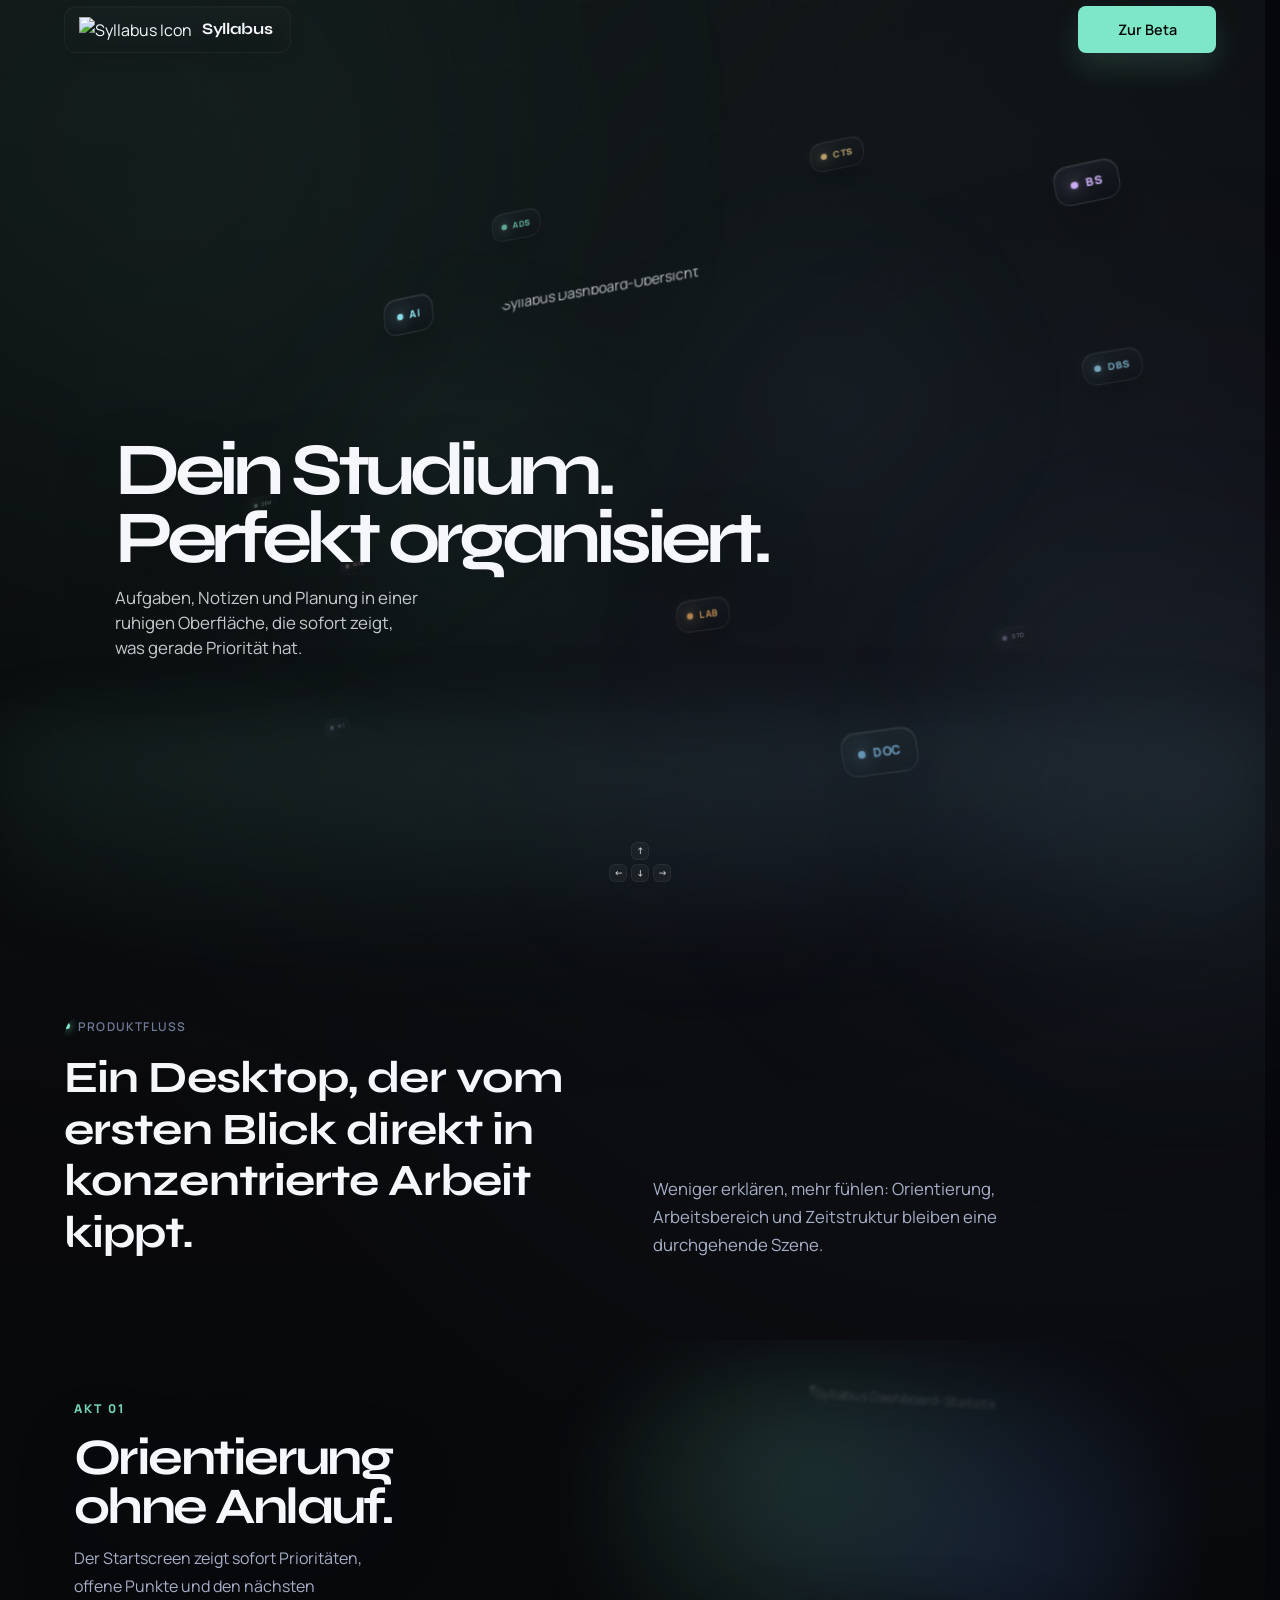
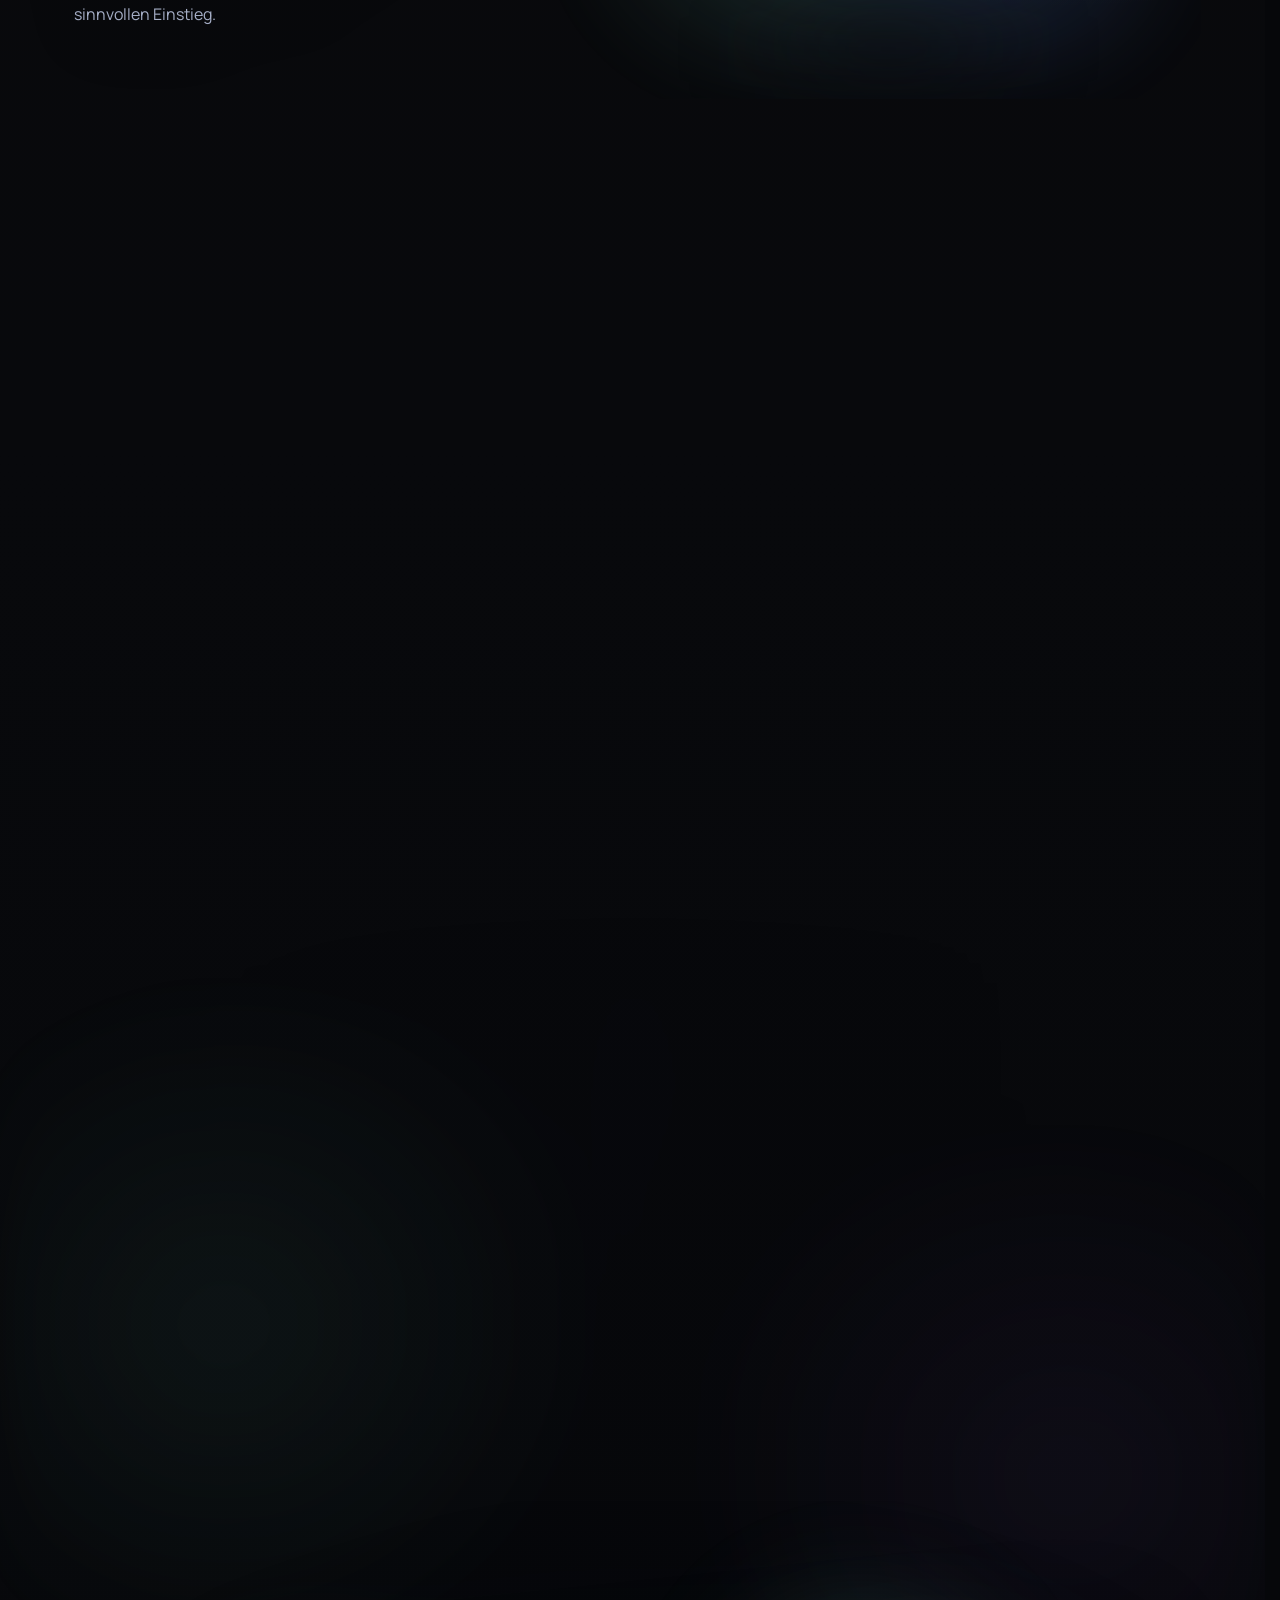
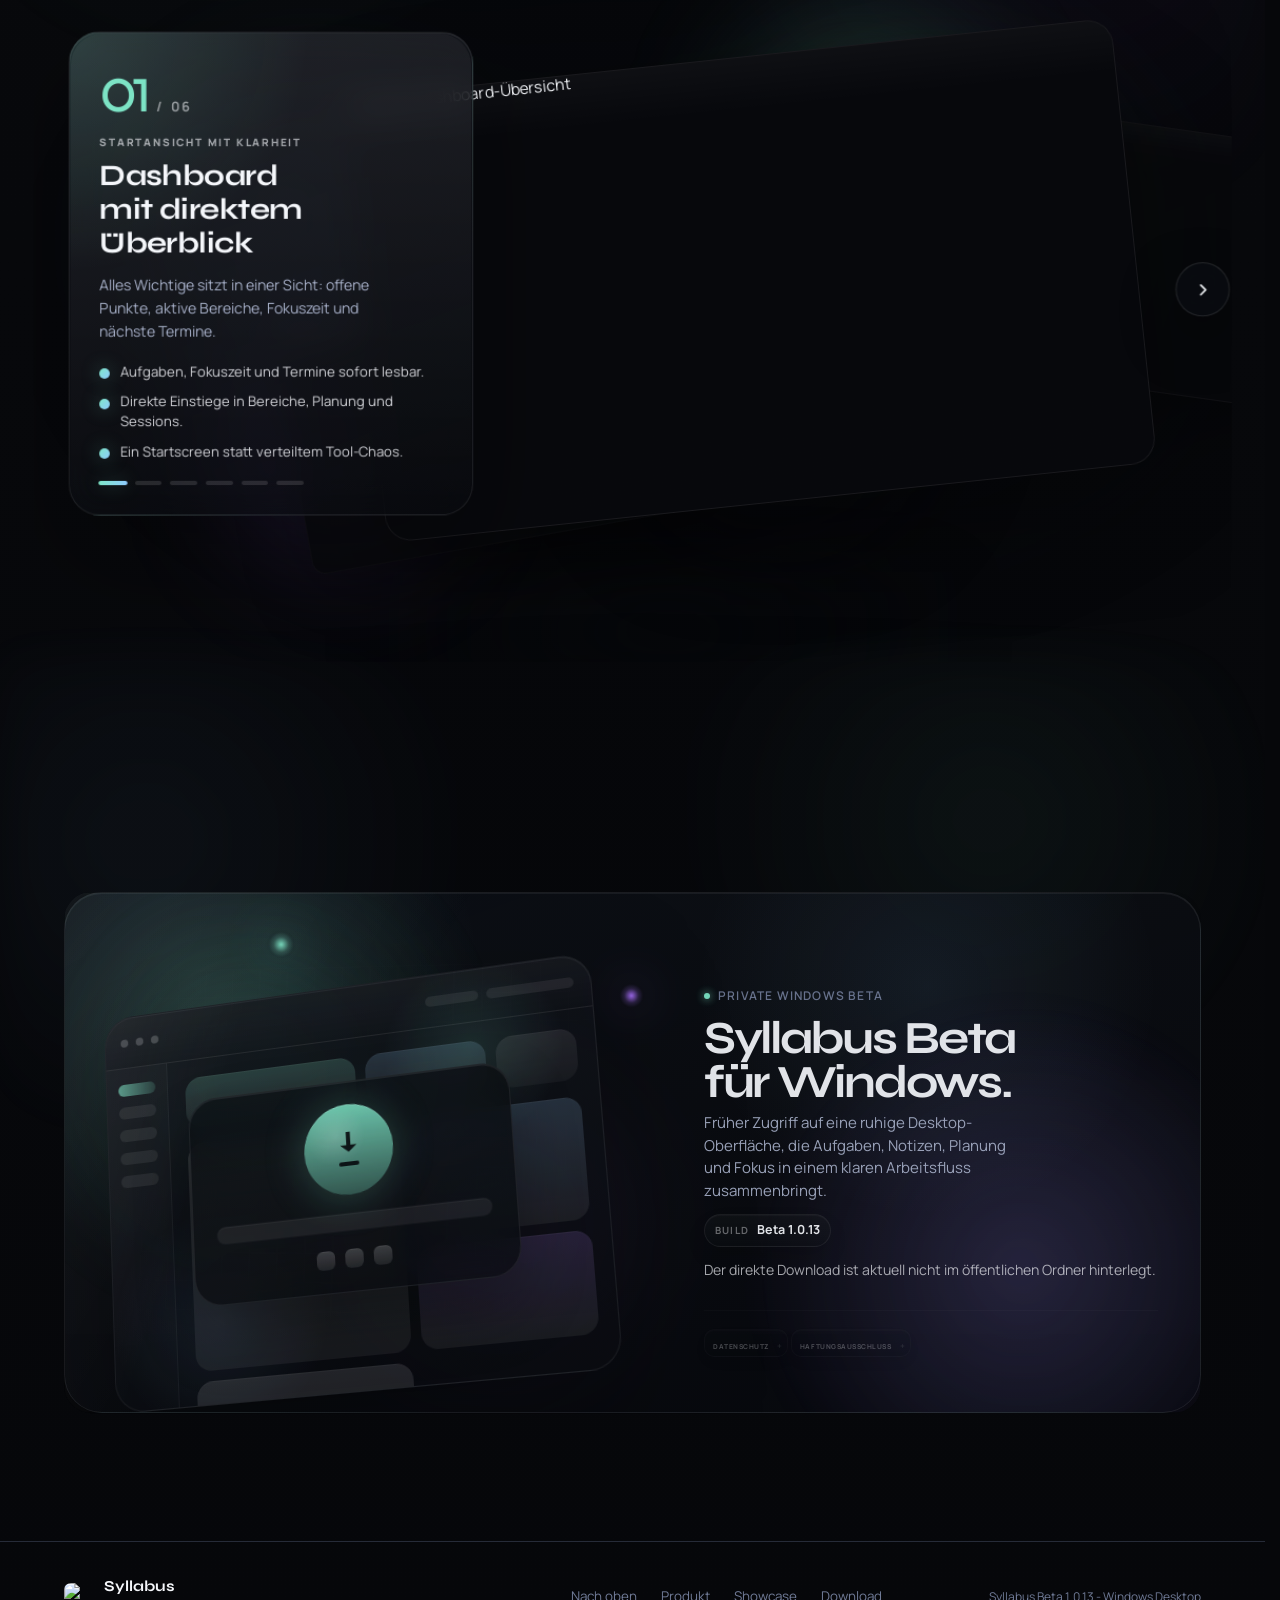
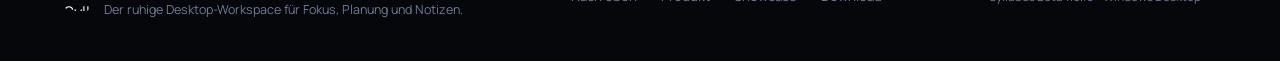
==== commit a4254f50: "Fix mobile gutter and showcase scaling" ====
--- a/index.html
+++ b/index.html
@@ -10,7 +10,7 @@
   <link rel="preconnect" href="https://fonts.googleapis.com" />
   <link rel="preconnect" href="https://fonts.gstatic.com" crossorigin />
   <link href="https://fonts.googleapis.com/css2?family=Manrope:wght@400;500;600;700;800&family=Nunito:wght@400;500;600;700;800&family=Syne:wght@500;600;700;800&display=swap" rel="stylesheet" />
-  <link rel="stylesheet" href="styles.css" />
+  <link rel="stylesheet" href="styles.css?v=20260413b" />
 </head>
 <body>
   <div class="site-glow site-glow-a" aria-hidden="true"></div>
@@ -71,7 +71,9 @@
             <span class="hero-badge hero-badge-depth-far hero-badge-l">SEM</span>
 
             <figure class="hero-overlay hero-overlay-main">
-              <img src="assets/screens/dashboard-overview.png" alt="Syllabus Dashboard-Übersicht" />
+              <picture>
+                <img src="assets/screens/dashboard-overview.png" alt="Syllabus Dashboard-Übersicht" />
+              </picture>
             </figure>
 
           </div>
@@ -188,10 +190,6 @@
               <span class="showcase-progress-dot"></span>
             </div>
           </div>
-
-          <button class="showcase-arrow showcase-arrow-prev" type="button" aria-label="Vorheriger Screen">
-            <svg viewBox="0 0 24 24" width="18" height="18" fill="none" stroke="currentColor" stroke-width="2.2" stroke-linecap="round" stroke-linejoin="round"><path d="M15 18l-6-6 6-6"/></svg>
-          </button>
 
           <div class="hero-stage showcase-stage-visual" tabindex="0" role="group" aria-label="Interaktiver Showcase mit sechs Screens">
             <div class="hero-stage-glow hero-stage-glow-a" aria-hidden="true"></div>
@@ -361,6 +359,6 @@
     </div>
   </footer>
 
-  <script src="script.js"></script>
+  <script src="script.js?v=20260413b"></script>
 </body>
 </html>
--- a/styles.css
+++ b/styles.css
@@ -1,8 +1,8 @@
-/* ══════════════════════════════════════════════
-   SYLLABUS SHOWCASE — styles.css
-   ══════════════════════════════════════════════ */
-
-/* ── CUSTOM PROPERTIES ─────────────────────────── */
+/* Ã¢â€¢ÂÃ¢â€¢ÂÃ¢â€¢ÂÃ¢â€¢ÂÃ¢â€¢ÂÃ¢â€¢ÂÃ¢â€¢ÂÃ¢â€¢ÂÃ¢â€¢ÂÃ¢â€¢ÂÃ¢â€¢ÂÃ¢â€¢ÂÃ¢â€¢ÂÃ¢â€¢ÂÃ¢â€¢ÂÃ¢â€¢ÂÃ¢â€¢ÂÃ¢â€¢ÂÃ¢â€¢ÂÃ¢â€¢ÂÃ¢â€¢ÂÃ¢â€¢ÂÃ¢â€¢ÂÃ¢â€¢ÂÃ¢â€¢ÂÃ¢â€¢ÂÃ¢â€¢ÂÃ¢â€¢ÂÃ¢â€¢ÂÃ¢â€¢ÂÃ¢â€¢ÂÃ¢â€¢ÂÃ¢â€¢ÂÃ¢â€¢ÂÃ¢â€¢ÂÃ¢â€¢ÂÃ¢â€¢ÂÃ¢â€¢ÂÃ¢â€¢ÂÃ¢â€¢ÂÃ¢â€¢ÂÃ¢â€¢ÂÃ¢â€¢ÂÃ¢â€¢ÂÃ¢â€¢ÂÃ¢â€¢Â
+   SYLLABUS SHOWCASE Ã¢â‚¬â€ styles.css
+   Ã¢â€¢ÂÃ¢â€¢ÂÃ¢â€¢ÂÃ¢â€¢ÂÃ¢â€¢ÂÃ¢â€¢ÂÃ¢â€¢ÂÃ¢â€¢ÂÃ¢â€¢ÂÃ¢â€¢ÂÃ¢â€¢ÂÃ¢â€¢ÂÃ¢â€¢ÂÃ¢â€¢ÂÃ¢â€¢ÂÃ¢â€¢ÂÃ¢â€¢ÂÃ¢â€¢ÂÃ¢â€¢ÂÃ¢â€¢ÂÃ¢â€¢ÂÃ¢â€¢ÂÃ¢â€¢ÂÃ¢â€¢ÂÃ¢â€¢ÂÃ¢â€¢ÂÃ¢â€¢ÂÃ¢â€¢ÂÃ¢â€¢ÂÃ¢â€¢ÂÃ¢â€¢ÂÃ¢â€¢ÂÃ¢â€¢ÂÃ¢â€¢ÂÃ¢â€¢ÂÃ¢â€¢ÂÃ¢â€¢ÂÃ¢â€¢ÂÃ¢â€¢ÂÃ¢â€¢ÂÃ¢â€¢ÂÃ¢â€¢ÂÃ¢â€¢ÂÃ¢â€¢ÂÃ¢â€¢ÂÃ¢â€¢Â */
+
+/* Ã¢â€â‚¬Ã¢â€â‚¬ CUSTOM PROPERTIES Ã¢â€â‚¬Ã¢â€â‚¬Ã¢â€â‚¬Ã¢â€â‚¬Ã¢â€â‚¬Ã¢â€â‚¬Ã¢â€â‚¬Ã¢â€â‚¬Ã¢â€â‚¬Ã¢â€â‚¬Ã¢â€â‚¬Ã¢â€â‚¬Ã¢â€â‚¬Ã¢â€â‚¬Ã¢â€â‚¬Ã¢â€â‚¬Ã¢â€â‚¬Ã¢â€â‚¬Ã¢â€â‚¬Ã¢â€â‚¬Ã¢â€â‚¬Ã¢â€â‚¬Ã¢â€â‚¬Ã¢â€â‚¬Ã¢â€â‚¬Ã¢â€â‚¬Ã¢â€â‚¬ */
 :root {
   /* App color palette */
   --c-bg:           #09090B;
@@ -45,9 +45,14 @@
   --r-sm:        8px;
 }
 
-/* ── RESET ──────────────────────────────────────── */
+/* Ã¢â€â‚¬Ã¢â€â‚¬ RESET Ã¢â€â‚¬Ã¢â€â‚¬Ã¢â€â‚¬Ã¢â€â‚¬Ã¢â€â‚¬Ã¢â€â‚¬Ã¢â€â‚¬Ã¢â€â‚¬Ã¢â€â‚¬Ã¢â€â‚¬Ã¢â€â‚¬Ã¢â€â‚¬Ã¢â€â‚¬Ã¢â€â‚¬Ã¢â€â‚¬Ã¢â€â‚¬Ã¢â€â‚¬Ã¢â€â‚¬Ã¢â€â‚¬Ã¢â€â‚¬Ã¢â€â‚¬Ã¢â€â‚¬Ã¢â€â‚¬Ã¢â€â‚¬Ã¢â€â‚¬Ã¢â€â‚¬Ã¢â€â‚¬Ã¢â€â‚¬Ã¢â€â‚¬Ã¢â€â‚¬Ã¢â€â‚¬Ã¢â€â‚¬Ã¢â€â‚¬Ã¢â€â‚¬Ã¢â€â‚¬Ã¢â€â‚¬Ã¢â€â‚¬Ã¢â€â‚¬Ã¢â€â‚¬Ã¢â€â‚¬ */
 *, *::before, *::after { box-sizing: border-box; margin: 0; padding: 0; }
-html { scroll-behavior: smooth; }
+html {
+  background: #06070A;
+  scroll-behavior: smooth;
+  scrollbar-gutter: stable;
+  overflow-x: hidden;
+}
 body {
   position: relative;
   background:
@@ -60,6 +65,7 @@
   line-height: 1.65;
   -webkit-font-smoothing: antialiased;
   overflow-x: hidden;
+  overflow-x: clip;
 }
 body::before,
 body::after {
@@ -95,7 +101,7 @@
 a { color: inherit; text-decoration: none; }
 ul { list-style: none; }
 
-/* ── GLOBAL BACKGROUND EFFECTS ─────────────────── */
+/* Ã¢â€â‚¬Ã¢â€â‚¬ GLOBAL BACKGROUND EFFECTS Ã¢â€â‚¬Ã¢â€â‚¬Ã¢â€â‚¬Ã¢â€â‚¬Ã¢â€â‚¬Ã¢â€â‚¬Ã¢â€â‚¬Ã¢â€â‚¬Ã¢â€â‚¬Ã¢â€â‚¬Ã¢â€â‚¬Ã¢â€â‚¬Ã¢â€â‚¬Ã¢â€â‚¬Ã¢â€â‚¬Ã¢â€â‚¬Ã¢â€â‚¬Ã¢â€â‚¬Ã¢â€â‚¬ */
 .site-glow {
   position: fixed;
   pointer-events: none;
@@ -126,7 +132,7 @@
   opacity: .7;
 }
 
-/* ── TYPOGRAPHY ─────────────────────────────────── */
+/* Ã¢â€â‚¬Ã¢â€â‚¬ TYPOGRAPHY Ã¢â€â‚¬Ã¢â€â‚¬Ã¢â€â‚¬Ã¢â€â‚¬Ã¢â€â‚¬Ã¢â€â‚¬Ã¢â€â‚¬Ã¢â€â‚¬Ã¢â€â‚¬Ã¢â€â‚¬Ã¢â€â‚¬Ã¢â€â‚¬Ã¢â€â‚¬Ã¢â€â‚¬Ã¢â€â‚¬Ã¢â€â‚¬Ã¢â€â‚¬Ã¢â€â‚¬Ã¢â€â‚¬Ã¢â€â‚¬Ã¢â€â‚¬Ã¢â€â‚¬Ã¢â€â‚¬Ã¢â€â‚¬Ã¢â€â‚¬Ã¢â€â‚¬Ã¢â€â‚¬Ã¢â€â‚¬Ã¢â€â‚¬Ã¢â€â‚¬Ã¢â€â‚¬Ã¢â€â‚¬Ã¢â€â‚¬Ã¢â€â‚¬Ã¢â€â‚¬ */
 h1, h2, h3, h4 {
   font-family: var(--font-display);
   line-height: 1.15;
@@ -161,7 +167,7 @@
   margin: 0 4px;
 }
 
-/* ── LAYOUT UTILITIES ───────────────────────────── */
+/* Ã¢â€â‚¬Ã¢â€â‚¬ LAYOUT UTILITIES Ã¢â€â‚¬Ã¢â€â‚¬Ã¢â€â‚¬Ã¢â€â‚¬Ã¢â€â‚¬Ã¢â€â‚¬Ã¢â€â‚¬Ã¢â€â‚¬Ã¢â€â‚¬Ã¢â€â‚¬Ã¢â€â‚¬Ã¢â€â‚¬Ã¢â€â‚¬Ã¢â€â‚¬Ã¢â€â‚¬Ã¢â€â‚¬Ã¢â€â‚¬Ã¢â€â‚¬Ã¢â€â‚¬Ã¢â€â‚¬Ã¢â€â‚¬Ã¢â€â‚¬Ã¢â€â‚¬Ã¢â€â‚¬Ã¢â€â‚¬Ã¢â€â‚¬Ã¢â€â‚¬Ã¢â€â‚¬Ã¢â€â‚¬ */
 .inner {
   width: 100%;
   max-width: var(--max-w);
@@ -182,7 +188,7 @@
 .section-head h2 { margin-bottom: 0; }
 .section-head-copy { color: var(--c-text-2); font-size: 1.05rem; }
 
-/* ── BUTTONS ────────────────────────────────────── */
+/* Ã¢â€â‚¬Ã¢â€â‚¬ BUTTONS Ã¢â€â‚¬Ã¢â€â‚¬Ã¢â€â‚¬Ã¢â€â‚¬Ã¢â€â‚¬Ã¢â€â‚¬Ã¢â€â‚¬Ã¢â€â‚¬Ã¢â€â‚¬Ã¢â€â‚¬Ã¢â€â‚¬Ã¢â€â‚¬Ã¢â€â‚¬Ã¢â€â‚¬Ã¢â€â‚¬Ã¢â€â‚¬Ã¢â€â‚¬Ã¢â€â‚¬Ã¢â€â‚¬Ã¢â€â‚¬Ã¢â€â‚¬Ã¢â€â‚¬Ã¢â€â‚¬Ã¢â€â‚¬Ã¢â€â‚¬Ã¢â€â‚¬Ã¢â€â‚¬Ã¢â€â‚¬Ã¢â€â‚¬Ã¢â€â‚¬Ã¢â€â‚¬Ã¢â€â‚¬Ã¢â€â‚¬Ã¢â€â‚¬Ã¢â€â‚¬Ã¢â€â‚¬Ã¢â€â‚¬Ã¢â€â‚¬ */
 .btn {
   display: inline-flex;
   align-items: center;
@@ -217,7 +223,7 @@
   transform: translateY(-1px);
 }
 
-/* ── HEADER ─────────────────────────────────────── */
+/* Ã¢â€â‚¬Ã¢â€â‚¬ HEADER Ã¢â€â‚¬Ã¢â€â‚¬Ã¢â€â‚¬Ã¢â€â‚¬Ã¢â€â‚¬Ã¢â€â‚¬Ã¢â€â‚¬Ã¢â€â‚¬Ã¢â€â‚¬Ã¢â€â‚¬Ã¢â€â‚¬Ã¢â€â‚¬Ã¢â€â‚¬Ã¢â€â‚¬Ã¢â€â‚¬Ã¢â€â‚¬Ã¢â€â‚¬Ã¢â€â‚¬Ã¢â€â‚¬Ã¢â€â‚¬Ã¢â€â‚¬Ã¢â€â‚¬Ã¢â€â‚¬Ã¢â€â‚¬Ã¢â€â‚¬Ã¢â€â‚¬Ã¢â€â‚¬Ã¢â€â‚¬Ã¢â€â‚¬Ã¢â€â‚¬Ã¢â€â‚¬Ã¢â€â‚¬Ã¢â€â‚¬Ã¢â€â‚¬Ã¢â€â‚¬Ã¢â€â‚¬Ã¢â€â‚¬Ã¢â€â‚¬Ã¢â€â‚¬ */
 .site-header {
   position: fixed;
   top: 0; left: 0; right: 0;
@@ -449,7 +455,23 @@
   opacity: .34;
 }
 
-/* ── REVEAL ANIMATIONS ──────────────────────────── */
+body.is-resizing .hero-stage-stack,
+body.is-resizing .hero-overlay-main,
+body.is-resizing .hero-badge,
+body.is-resizing .story-copy,
+body.is-resizing .story-shot-main,
+body.is-resizing .story-shot-float,
+body.is-resizing .story-visual-stack,
+body.is-resizing .showcase-copy-panel,
+body.is-resizing #showcase-mockup,
+body.is-resizing .section-showcase .hero-screen,
+body.is-resizing .download-ui-main,
+body.is-resizing .download-orb {
+  transition: none !important;
+  animation: none !important;
+}
+
+/* Ã¢â€â‚¬Ã¢â€â‚¬ REVEAL ANIMATIONS Ã¢â€â‚¬Ã¢â€â‚¬Ã¢â€â‚¬Ã¢â€â‚¬Ã¢â€â‚¬Ã¢â€â‚¬Ã¢â€â‚¬Ã¢â€â‚¬Ã¢â€â‚¬Ã¢â€â‚¬Ã¢â€â‚¬Ã¢â€â‚¬Ã¢â€â‚¬Ã¢â€â‚¬Ã¢â€â‚¬Ã¢â€â‚¬Ã¢â€â‚¬Ã¢â€â‚¬Ã¢â€â‚¬Ã¢â€â‚¬Ã¢â€â‚¬Ã¢â€â‚¬Ã¢â€â‚¬Ã¢â€â‚¬Ã¢â€â‚¬Ã¢â€â‚¬Ã¢â€â‚¬Ã¢â€â‚¬ */
 [data-reveal] {
   opacity: 0;
   transform: translateY(24px);
@@ -484,9 +506,9 @@
 [data-reveal][data-delay="3"] { transition-delay: .3s; }
 [data-reveal][data-delay="4"] { transition-delay: .4s; }
 
-/* ════════════════════════════════════════════════════
+/* Ã¢â€¢ÂÃ¢â€¢ÂÃ¢â€¢ÂÃ¢â€¢ÂÃ¢â€¢ÂÃ¢â€¢ÂÃ¢â€¢ÂÃ¢â€¢ÂÃ¢â€¢ÂÃ¢â€¢ÂÃ¢â€¢ÂÃ¢â€¢ÂÃ¢â€¢ÂÃ¢â€¢ÂÃ¢â€¢ÂÃ¢â€¢ÂÃ¢â€¢ÂÃ¢â€¢ÂÃ¢â€¢ÂÃ¢â€¢ÂÃ¢â€¢ÂÃ¢â€¢ÂÃ¢â€¢ÂÃ¢â€¢ÂÃ¢â€¢ÂÃ¢â€¢ÂÃ¢â€¢ÂÃ¢â€¢ÂÃ¢â€¢ÂÃ¢â€¢ÂÃ¢â€¢ÂÃ¢â€¢ÂÃ¢â€¢ÂÃ¢â€¢ÂÃ¢â€¢ÂÃ¢â€¢ÂÃ¢â€¢ÂÃ¢â€¢ÂÃ¢â€¢ÂÃ¢â€¢ÂÃ¢â€¢ÂÃ¢â€¢ÂÃ¢â€¢ÂÃ¢â€¢ÂÃ¢â€¢ÂÃ¢â€¢ÂÃ¢â€¢ÂÃ¢â€¢ÂÃ¢â€¢ÂÃ¢â€¢ÂÃ¢â€¢ÂÃ¢â€¢Â
    HERO
-   ════════════════════════════════════════════════════ */
+   Ã¢â€¢ÂÃ¢â€¢ÂÃ¢â€¢ÂÃ¢â€¢ÂÃ¢â€¢ÂÃ¢â€¢ÂÃ¢â€¢ÂÃ¢â€¢ÂÃ¢â€¢ÂÃ¢â€¢ÂÃ¢â€¢ÂÃ¢â€¢ÂÃ¢â€¢ÂÃ¢â€¢ÂÃ¢â€¢ÂÃ¢â€¢ÂÃ¢â€¢ÂÃ¢â€¢ÂÃ¢â€¢ÂÃ¢â€¢ÂÃ¢â€¢ÂÃ¢â€¢ÂÃ¢â€¢ÂÃ¢â€¢ÂÃ¢â€¢ÂÃ¢â€¢ÂÃ¢â€¢ÂÃ¢â€¢ÂÃ¢â€¢ÂÃ¢â€¢ÂÃ¢â€¢ÂÃ¢â€¢ÂÃ¢â€¢ÂÃ¢â€¢ÂÃ¢â€¢ÂÃ¢â€¢ÂÃ¢â€¢ÂÃ¢â€¢ÂÃ¢â€¢ÂÃ¢â€¢ÂÃ¢â€¢ÂÃ¢â€¢ÂÃ¢â€¢ÂÃ¢â€¢ÂÃ¢â€¢ÂÃ¢â€¢ÂÃ¢â€¢ÂÃ¢â€¢ÂÃ¢â€¢ÂÃ¢â€¢ÂÃ¢â€¢ÂÃ¢â€¢Â */
 .hero {
   padding: clamp(96px, 9vw, 132px) var(--gutter) clamp(72px, 7vw, 96px);
   max-width: var(--max-w);
@@ -1172,7 +1194,7 @@
   opacity: .84;
 }
 
-/* ── HERO STAGE / APP MOCKUP WRAPPER ────────────── */
+/* Ã¢â€â‚¬Ã¢â€â‚¬ HERO STAGE / APP MOCKUP WRAPPER Ã¢â€â‚¬Ã¢â€â‚¬Ã¢â€â‚¬Ã¢â€â‚¬Ã¢â€â‚¬Ã¢â€â‚¬Ã¢â€â‚¬Ã¢â€â‚¬Ã¢â€â‚¬Ã¢â€â‚¬Ã¢â€â‚¬Ã¢â€â‚¬Ã¢â€â‚¬Ã¢â€â‚¬ */
 .hero-stage {
   position: relative;
   z-index: 1;
@@ -1334,9 +1356,9 @@
   }
 }
 
-/* ════════════════════════════════════════════════════
+/* Ã¢â€¢ÂÃ¢â€¢ÂÃ¢â€¢ÂÃ¢â€¢ÂÃ¢â€¢ÂÃ¢â€¢ÂÃ¢â€¢ÂÃ¢â€¢ÂÃ¢â€¢ÂÃ¢â€¢ÂÃ¢â€¢ÂÃ¢â€¢ÂÃ¢â€¢ÂÃ¢â€¢ÂÃ¢â€¢ÂÃ¢â€¢ÂÃ¢â€¢ÂÃ¢â€¢ÂÃ¢â€¢ÂÃ¢â€¢ÂÃ¢â€¢ÂÃ¢â€¢ÂÃ¢â€¢ÂÃ¢â€¢ÂÃ¢â€¢ÂÃ¢â€¢ÂÃ¢â€¢ÂÃ¢â€¢ÂÃ¢â€¢ÂÃ¢â€¢ÂÃ¢â€¢ÂÃ¢â€¢ÂÃ¢â€¢ÂÃ¢â€¢ÂÃ¢â€¢ÂÃ¢â€¢ÂÃ¢â€¢ÂÃ¢â€¢ÂÃ¢â€¢ÂÃ¢â€¢ÂÃ¢â€¢ÂÃ¢â€¢ÂÃ¢â€¢ÂÃ¢â€¢ÂÃ¢â€¢ÂÃ¢â€¢ÂÃ¢â€¢ÂÃ¢â€¢ÂÃ¢â€¢ÂÃ¢â€¢ÂÃ¢â€¢ÂÃ¢â€¢Â
    CSS APP WINDOW MOCKUP
-   ════════════════════════════════════════════════════ */
+   Ã¢â€¢ÂÃ¢â€¢ÂÃ¢â€¢ÂÃ¢â€¢ÂÃ¢â€¢ÂÃ¢â€¢ÂÃ¢â€¢ÂÃ¢â€¢ÂÃ¢â€¢ÂÃ¢â€¢ÂÃ¢â€¢ÂÃ¢â€¢ÂÃ¢â€¢ÂÃ¢â€¢ÂÃ¢â€¢ÂÃ¢â€¢ÂÃ¢â€¢ÂÃ¢â€¢ÂÃ¢â€¢ÂÃ¢â€¢ÂÃ¢â€¢ÂÃ¢â€¢ÂÃ¢â€¢ÂÃ¢â€¢ÂÃ¢â€¢ÂÃ¢â€¢ÂÃ¢â€¢ÂÃ¢â€¢ÂÃ¢â€¢ÂÃ¢â€¢ÂÃ¢â€¢ÂÃ¢â€¢ÂÃ¢â€¢ÂÃ¢â€¢ÂÃ¢â€¢ÂÃ¢â€¢ÂÃ¢â€¢ÂÃ¢â€¢ÂÃ¢â€¢ÂÃ¢â€¢ÂÃ¢â€¢ÂÃ¢â€¢ÂÃ¢â€¢ÂÃ¢â€¢ÂÃ¢â€¢ÂÃ¢â€¢ÂÃ¢â€¢ÂÃ¢â€¢ÂÃ¢â€¢ÂÃ¢â€¢ÂÃ¢â€¢ÂÃ¢â€¢Â */
 .app-window {
   width: 100%;
   border-radius: 14px;
@@ -1374,7 +1396,7 @@
 
 .app-body { display: flex; height: 440px; }
 
-/* ── SIDEBAR ────────────────────────────────────── */
+/* Ã¢â€â‚¬Ã¢â€â‚¬ SIDEBAR Ã¢â€â‚¬Ã¢â€â‚¬Ã¢â€â‚¬Ã¢â€â‚¬Ã¢â€â‚¬Ã¢â€â‚¬Ã¢â€â‚¬Ã¢â€â‚¬Ã¢â€â‚¬Ã¢â€â‚¬Ã¢â€â‚¬Ã¢â€â‚¬Ã¢â€â‚¬Ã¢â€â‚¬Ã¢â€â‚¬Ã¢â€â‚¬Ã¢â€â‚¬Ã¢â€â‚¬Ã¢â€â‚¬Ã¢â€â‚¬Ã¢â€â‚¬Ã¢â€â‚¬Ã¢â€â‚¬Ã¢â€â‚¬Ã¢â€â‚¬Ã¢â€â‚¬Ã¢â€â‚¬Ã¢â€â‚¬Ã¢â€â‚¬Ã¢â€â‚¬Ã¢â€â‚¬Ã¢â€â‚¬Ã¢â€â‚¬Ã¢â€â‚¬Ã¢â€â‚¬Ã¢â€â‚¬Ã¢â€â‚¬Ã¢â€â‚¬ */
 .app-sidebar {
   width: 196px;
   flex-shrink: 0;
@@ -1477,7 +1499,7 @@
 }
 .mod-name { font-size: 11px; font-weight: 600; }
 
-/* ── TOPBAR ─────────────────────────────────────── */
+/* Ã¢â€â‚¬Ã¢â€â‚¬ TOPBAR Ã¢â€â‚¬Ã¢â€â‚¬Ã¢â€â‚¬Ã¢â€â‚¬Ã¢â€â‚¬Ã¢â€â‚¬Ã¢â€â‚¬Ã¢â€â‚¬Ã¢â€â‚¬Ã¢â€â‚¬Ã¢â€â‚¬Ã¢â€â‚¬Ã¢â€â‚¬Ã¢â€â‚¬Ã¢â€â‚¬Ã¢â€â‚¬Ã¢â€â‚¬Ã¢â€â‚¬Ã¢â€â‚¬Ã¢â€â‚¬Ã¢â€â‚¬Ã¢â€â‚¬Ã¢â€â‚¬Ã¢â€â‚¬Ã¢â€â‚¬Ã¢â€â‚¬Ã¢â€â‚¬Ã¢â€â‚¬Ã¢â€â‚¬Ã¢â€â‚¬Ã¢â€â‚¬Ã¢â€â‚¬Ã¢â€â‚¬Ã¢â€â‚¬Ã¢â€â‚¬Ã¢â€â‚¬Ã¢â€â‚¬Ã¢â€â‚¬Ã¢â€â‚¬ */
 .app-topbar {
   height: 40px;
   background: var(--c-surface);
@@ -1538,7 +1560,7 @@
   font-size: 10px;
 }
 
-/* ── MAIN CONTENT ───────────────────────────────── */
+/* Ã¢â€â‚¬Ã¢â€â‚¬ MAIN CONTENT Ã¢â€â‚¬Ã¢â€â‚¬Ã¢â€â‚¬Ã¢â€â‚¬Ã¢â€â‚¬Ã¢â€â‚¬Ã¢â€â‚¬Ã¢â€â‚¬Ã¢â€â‚¬Ã¢â€â‚¬Ã¢â€â‚¬Ã¢â€â‚¬Ã¢â€â‚¬Ã¢â€â‚¬Ã¢â€â‚¬Ã¢â€â‚¬Ã¢â€â‚¬Ã¢â€â‚¬Ã¢â€â‚¬Ã¢â€â‚¬Ã¢â€â‚¬Ã¢â€â‚¬Ã¢â€â‚¬Ã¢â€â‚¬Ã¢â€â‚¬Ã¢â€â‚¬Ã¢â€â‚¬Ã¢â€â‚¬Ã¢â€â‚¬Ã¢â€â‚¬Ã¢â€â‚¬Ã¢â€â‚¬Ã¢â€â‚¬ */
 .app-main { flex: 1; display: flex; flex-direction: column; overflow: hidden; }
 .app-content {
   flex: 1;
@@ -1556,7 +1578,7 @@
 }
 .app-view.active { opacity: 1; pointer-events: auto; }
 
-/* ── DASHBOARD VIEW ─────────────────────────────── */
+/* Ã¢â€â‚¬Ã¢â€â‚¬ DASHBOARD VIEW Ã¢â€â‚¬Ã¢â€â‚¬Ã¢â€â‚¬Ã¢â€â‚¬Ã¢â€â‚¬Ã¢â€â‚¬Ã¢â€â‚¬Ã¢â€â‚¬Ã¢â€â‚¬Ã¢â€â‚¬Ã¢â€â‚¬Ã¢â€â‚¬Ã¢â€â‚¬Ã¢â€â‚¬Ã¢â€â‚¬Ã¢â€â‚¬Ã¢â€â‚¬Ã¢â€â‚¬Ã¢â€â‚¬Ã¢â€â‚¬Ã¢â€â‚¬Ã¢â€â‚¬Ã¢â€â‚¬Ã¢â€â‚¬Ã¢â€â‚¬Ã¢â€â‚¬Ã¢â€â‚¬Ã¢â€â‚¬Ã¢â€â‚¬Ã¢â€â‚¬Ã¢â€â‚¬ */
 .dash-greeting { font-size: 13px; font-weight: 700; color: var(--c-text-1); margin-bottom: 2px; }
 .dash-sub { font-size: 9.5px; color: var(--c-text-3); margin-bottom: 10px; }
 .kpi-strip {
@@ -1718,7 +1740,7 @@
 .next-text { font-size: 9px; color: var(--c-text-2); flex: 1; line-height: 1.4; }
 .next-time { font-size: 8px; color: var(--c-text-3); white-space: nowrap; margin-left: 4px; }
 
-/* ── WORKSPACE VIEW ─────────────────────────────── */
+/* Ã¢â€â‚¬Ã¢â€â‚¬ WORKSPACE VIEW Ã¢â€â‚¬Ã¢â€â‚¬Ã¢â€â‚¬Ã¢â€â‚¬Ã¢â€â‚¬Ã¢â€â‚¬Ã¢â€â‚¬Ã¢â€â‚¬Ã¢â€â‚¬Ã¢â€â‚¬Ã¢â€â‚¬Ã¢â€â‚¬Ã¢â€â‚¬Ã¢â€â‚¬Ã¢â€â‚¬Ã¢â€â‚¬Ã¢â€â‚¬Ã¢â€â‚¬Ã¢â€â‚¬Ã¢â€â‚¬Ã¢â€â‚¬Ã¢â€â‚¬Ã¢â€â‚¬Ã¢â€â‚¬Ã¢â€â‚¬Ã¢â€â‚¬Ã¢â€â‚¬Ã¢â€â‚¬Ã¢â€â‚¬Ã¢â€â‚¬Ã¢â€â‚¬ */
 .ws-view { padding: 0; display: flex; flex-direction: column; overflow: hidden; }
 .ws-tab-bar {
   display: flex;
@@ -1807,7 +1829,7 @@
 .ws-file-name { font-size: 9.5px; font-weight: 600; color: var(--c-text-2); flex: 1; }
 .ws-file-size { font-size: 8px; color: var(--c-text-3); }
 
-/* ── CALENDAR VIEW ──────────────────────────────── */
+/* Ã¢â€â‚¬Ã¢â€â‚¬ CALENDAR VIEW Ã¢â€â‚¬Ã¢â€â‚¬Ã¢â€â‚¬Ã¢â€â‚¬Ã¢â€â‚¬Ã¢â€â‚¬Ã¢â€â‚¬Ã¢â€â‚¬Ã¢â€â‚¬Ã¢â€â‚¬Ã¢â€â‚¬Ã¢â€â‚¬Ã¢â€â‚¬Ã¢â€â‚¬Ã¢â€â‚¬Ã¢â€â‚¬Ã¢â€â‚¬Ã¢â€â‚¬Ã¢â€â‚¬Ã¢â€â‚¬Ã¢â€â‚¬Ã¢â€â‚¬Ã¢â€â‚¬Ã¢â€â‚¬Ã¢â€â‚¬Ã¢â€â‚¬Ã¢â€â‚¬Ã¢â€â‚¬Ã¢â€â‚¬Ã¢â€â‚¬Ã¢â€â‚¬Ã¢â€â‚¬ */
 .cal-view-content { padding: 12px; }
 .cal-view-header {
   display: flex;
@@ -1860,7 +1882,7 @@
 .cal-evt-dots { display: flex; gap: 2px; flex-wrap: wrap; justify-content: center; margin-top: 1px; }
 .cal-evt-dot { width: 4px; height: 4px; border-radius: 50%; }
 
-/* ── TASKS VIEW ─────────────────────────────────── */
+/* Ã¢â€â‚¬Ã¢â€â‚¬ TASKS VIEW Ã¢â€â‚¬Ã¢â€â‚¬Ã¢â€â‚¬Ã¢â€â‚¬Ã¢â€â‚¬Ã¢â€â‚¬Ã¢â€â‚¬Ã¢â€â‚¬Ã¢â€â‚¬Ã¢â€â‚¬Ã¢â€â‚¬Ã¢â€â‚¬Ã¢â€â‚¬Ã¢â€â‚¬Ã¢â€â‚¬Ã¢â€â‚¬Ã¢â€â‚¬Ã¢â€â‚¬Ã¢â€â‚¬Ã¢â€â‚¬Ã¢â€â‚¬Ã¢â€â‚¬Ã¢â€â‚¬Ã¢â€â‚¬Ã¢â€â‚¬Ã¢â€â‚¬Ã¢â€â‚¬Ã¢â€â‚¬Ã¢â€â‚¬Ã¢â€â‚¬Ã¢â€â‚¬Ã¢â€â‚¬Ã¢â€â‚¬Ã¢â€â‚¬Ã¢â€â‚¬ */
 .tasks-view-content { padding: 12px; }
 .tasks-view-header {
   display: flex;
@@ -1922,9 +1944,9 @@
 .t-due { font-size: 8px; color: var(--c-text-3); }
 .t-due.overdue { color: #ff7070; }
 
-/* ════════════════════════════════════════════════════
+/* Ã¢â€¢ÂÃ¢â€¢ÂÃ¢â€¢ÂÃ¢â€¢ÂÃ¢â€¢ÂÃ¢â€¢ÂÃ¢â€¢ÂÃ¢â€¢ÂÃ¢â€¢ÂÃ¢â€¢ÂÃ¢â€¢ÂÃ¢â€¢ÂÃ¢â€¢ÂÃ¢â€¢ÂÃ¢â€¢ÂÃ¢â€¢ÂÃ¢â€¢ÂÃ¢â€¢ÂÃ¢â€¢ÂÃ¢â€¢ÂÃ¢â€¢ÂÃ¢â€¢ÂÃ¢â€¢ÂÃ¢â€¢ÂÃ¢â€¢ÂÃ¢â€¢ÂÃ¢â€¢ÂÃ¢â€¢ÂÃ¢â€¢ÂÃ¢â€¢ÂÃ¢â€¢ÂÃ¢â€¢ÂÃ¢â€¢ÂÃ¢â€¢ÂÃ¢â€¢ÂÃ¢â€¢ÂÃ¢â€¢ÂÃ¢â€¢ÂÃ¢â€¢ÂÃ¢â€¢ÂÃ¢â€¢ÂÃ¢â€¢ÂÃ¢â€¢ÂÃ¢â€¢ÂÃ¢â€¢ÂÃ¢â€¢ÂÃ¢â€¢ÂÃ¢â€¢ÂÃ¢â€¢ÂÃ¢â€¢ÂÃ¢â€¢ÂÃ¢â€¢Â
    MOMENTUM STRIP
-   ════════════════════════════════════════════════════ */
+   Ã¢â€¢ÂÃ¢â€¢ÂÃ¢â€¢ÂÃ¢â€¢ÂÃ¢â€¢ÂÃ¢â€¢ÂÃ¢â€¢ÂÃ¢â€¢ÂÃ¢â€¢ÂÃ¢â€¢ÂÃ¢â€¢ÂÃ¢â€¢ÂÃ¢â€¢ÂÃ¢â€¢ÂÃ¢â€¢ÂÃ¢â€¢ÂÃ¢â€¢ÂÃ¢â€¢ÂÃ¢â€¢ÂÃ¢â€¢ÂÃ¢â€¢ÂÃ¢â€¢ÂÃ¢â€¢ÂÃ¢â€¢ÂÃ¢â€¢ÂÃ¢â€¢ÂÃ¢â€¢ÂÃ¢â€¢ÂÃ¢â€¢ÂÃ¢â€¢ÂÃ¢â€¢ÂÃ¢â€¢ÂÃ¢â€¢ÂÃ¢â€¢ÂÃ¢â€¢ÂÃ¢â€¢ÂÃ¢â€¢ÂÃ¢â€¢ÂÃ¢â€¢ÂÃ¢â€¢ÂÃ¢â€¢ÂÃ¢â€¢ÂÃ¢â€¢ÂÃ¢â€¢ÂÃ¢â€¢ÂÃ¢â€¢ÂÃ¢â€¢ÂÃ¢â€¢ÂÃ¢â€¢ÂÃ¢â€¢ÂÃ¢â€¢ÂÃ¢â€¢Â */
 .momentum-strip { display: none; }
 .momentum-card {
   padding: 28px;
@@ -1947,9 +1969,9 @@
   color: var(--c-text-1);
 }
 
-/* ════════════════════════════════════════════════════
+/* Ã¢â€¢ÂÃ¢â€¢ÂÃ¢â€¢ÂÃ¢â€¢ÂÃ¢â€¢ÂÃ¢â€¢ÂÃ¢â€¢ÂÃ¢â€¢ÂÃ¢â€¢ÂÃ¢â€¢ÂÃ¢â€¢ÂÃ¢â€¢ÂÃ¢â€¢ÂÃ¢â€¢ÂÃ¢â€¢ÂÃ¢â€¢ÂÃ¢â€¢ÂÃ¢â€¢ÂÃ¢â€¢ÂÃ¢â€¢ÂÃ¢â€¢ÂÃ¢â€¢ÂÃ¢â€¢ÂÃ¢â€¢ÂÃ¢â€¢ÂÃ¢â€¢ÂÃ¢â€¢ÂÃ¢â€¢ÂÃ¢â€¢ÂÃ¢â€¢ÂÃ¢â€¢ÂÃ¢â€¢ÂÃ¢â€¢ÂÃ¢â€¢ÂÃ¢â€¢ÂÃ¢â€¢ÂÃ¢â€¢ÂÃ¢â€¢ÂÃ¢â€¢ÂÃ¢â€¢ÂÃ¢â€¢ÂÃ¢â€¢ÂÃ¢â€¢ÂÃ¢â€¢ÂÃ¢â€¢ÂÃ¢â€¢ÂÃ¢â€¢ÂÃ¢â€¢ÂÃ¢â€¢ÂÃ¢â€¢ÂÃ¢â€¢ÂÃ¢â€¢Â
    SECTION: WAS IST SYLLABUS
-   ════════════════════════════════════════════════════ */
+   Ã¢â€¢ÂÃ¢â€¢ÂÃ¢â€¢ÂÃ¢â€¢ÂÃ¢â€¢ÂÃ¢â€¢ÂÃ¢â€¢ÂÃ¢â€¢ÂÃ¢â€¢ÂÃ¢â€¢ÂÃ¢â€¢ÂÃ¢â€¢ÂÃ¢â€¢ÂÃ¢â€¢ÂÃ¢â€¢ÂÃ¢â€¢ÂÃ¢â€¢ÂÃ¢â€¢ÂÃ¢â€¢ÂÃ¢â€¢ÂÃ¢â€¢ÂÃ¢â€¢ÂÃ¢â€¢ÂÃ¢â€¢ÂÃ¢â€¢ÂÃ¢â€¢ÂÃ¢â€¢ÂÃ¢â€¢ÂÃ¢â€¢ÂÃ¢â€¢ÂÃ¢â€¢ÂÃ¢â€¢ÂÃ¢â€¢ÂÃ¢â€¢ÂÃ¢â€¢ÂÃ¢â€¢ÂÃ¢â€¢ÂÃ¢â€¢ÂÃ¢â€¢ÂÃ¢â€¢ÂÃ¢â€¢ÂÃ¢â€¢ÂÃ¢â€¢ÂÃ¢â€¢ÂÃ¢â€¢ÂÃ¢â€¢ÂÃ¢â€¢ÂÃ¢â€¢ÂÃ¢â€¢ÂÃ¢â€¢ÂÃ¢â€¢ÂÃ¢â€¢Â */
 .section-produkt {
   padding: var(--section-gap) var(--gutter);
   max-width: var(--max-w);
@@ -1991,7 +2013,7 @@
   color: var(--c-text-2);
 }
 .pain-list li::before {
-  content: '–';
+  content: 'Ã¢â‚¬â€œ';
   color: var(--c-text-3);
   flex-shrink: 0;
 }
@@ -2008,9 +2030,9 @@
 .outcome-card h3 { font-size: .95rem; color: var(--c-text-1); margin-bottom: 8px; }
 .outcome-card p { font-size: .86rem; color: var(--c-text-2); }
 
-/* ════════════════════════════════════════════════════
+/* Ã¢â€¢ÂÃ¢â€¢ÂÃ¢â€¢ÂÃ¢â€¢ÂÃ¢â€¢ÂÃ¢â€¢ÂÃ¢â€¢ÂÃ¢â€¢ÂÃ¢â€¢ÂÃ¢â€¢ÂÃ¢â€¢ÂÃ¢â€¢ÂÃ¢â€¢ÂÃ¢â€¢ÂÃ¢â€¢ÂÃ¢â€¢ÂÃ¢â€¢ÂÃ¢â€¢ÂÃ¢â€¢ÂÃ¢â€¢ÂÃ¢â€¢ÂÃ¢â€¢ÂÃ¢â€¢ÂÃ¢â€¢ÂÃ¢â€¢ÂÃ¢â€¢ÂÃ¢â€¢ÂÃ¢â€¢ÂÃ¢â€¢ÂÃ¢â€¢ÂÃ¢â€¢ÂÃ¢â€¢ÂÃ¢â€¢ÂÃ¢â€¢ÂÃ¢â€¢ÂÃ¢â€¢ÂÃ¢â€¢ÂÃ¢â€¢ÂÃ¢â€¢ÂÃ¢â€¢ÂÃ¢â€¢ÂÃ¢â€¢ÂÃ¢â€¢ÂÃ¢â€¢ÂÃ¢â€¢ÂÃ¢â€¢ÂÃ¢â€¢ÂÃ¢â€¢ÂÃ¢â€¢ÂÃ¢â€¢ÂÃ¢â€¢ÂÃ¢â€¢Â
    SECTION: KERNBEREICHE
-   ════════════════════════════════════════════════════ */
+   Ã¢â€¢ÂÃ¢â€¢ÂÃ¢â€¢ÂÃ¢â€¢ÂÃ¢â€¢ÂÃ¢â€¢ÂÃ¢â€¢ÂÃ¢â€¢ÂÃ¢â€¢ÂÃ¢â€¢ÂÃ¢â€¢ÂÃ¢â€¢ÂÃ¢â€¢ÂÃ¢â€¢ÂÃ¢â€¢ÂÃ¢â€¢ÂÃ¢â€¢ÂÃ¢â€¢ÂÃ¢â€¢ÂÃ¢â€¢ÂÃ¢â€¢ÂÃ¢â€¢ÂÃ¢â€¢ÂÃ¢â€¢ÂÃ¢â€¢ÂÃ¢â€¢ÂÃ¢â€¢ÂÃ¢â€¢ÂÃ¢â€¢ÂÃ¢â€¢ÂÃ¢â€¢ÂÃ¢â€¢ÂÃ¢â€¢ÂÃ¢â€¢ÂÃ¢â€¢ÂÃ¢â€¢ÂÃ¢â€¢ÂÃ¢â€¢ÂÃ¢â€¢ÂÃ¢â€¢ÂÃ¢â€¢ÂÃ¢â€¢ÂÃ¢â€¢ÂÃ¢â€¢ÂÃ¢â€¢ÂÃ¢â€¢ÂÃ¢â€¢ÂÃ¢â€¢ÂÃ¢â€¢ÂÃ¢â€¢ÂÃ¢â€¢ÂÃ¢â€¢Â */
 .section-features {
   padding: var(--section-gap) var(--gutter);
   max-width: var(--max-w);
@@ -2052,9 +2074,9 @@
 .feature-card p { font-size: .875rem; color: var(--c-text-2); line-height: 1.65; }
 .feature-card .card-tag { margin-bottom: 8px; }
 
-/* ════════════════════════════════════════════════════
+/* Ã¢â€¢ÂÃ¢â€¢ÂÃ¢â€¢ÂÃ¢â€¢ÂÃ¢â€¢ÂÃ¢â€¢ÂÃ¢â€¢ÂÃ¢â€¢ÂÃ¢â€¢ÂÃ¢â€¢ÂÃ¢â€¢ÂÃ¢â€¢ÂÃ¢â€¢ÂÃ¢â€¢ÂÃ¢â€¢ÂÃ¢â€¢ÂÃ¢â€¢ÂÃ¢â€¢ÂÃ¢â€¢ÂÃ¢â€¢ÂÃ¢â€¢ÂÃ¢â€¢ÂÃ¢â€¢ÂÃ¢â€¢ÂÃ¢â€¢ÂÃ¢â€¢ÂÃ¢â€¢ÂÃ¢â€¢ÂÃ¢â€¢ÂÃ¢â€¢ÂÃ¢â€¢ÂÃ¢â€¢ÂÃ¢â€¢ÂÃ¢â€¢ÂÃ¢â€¢ÂÃ¢â€¢ÂÃ¢â€¢ÂÃ¢â€¢ÂÃ¢â€¢ÂÃ¢â€¢ÂÃ¢â€¢ÂÃ¢â€¢ÂÃ¢â€¢ÂÃ¢â€¢ÂÃ¢â€¢ÂÃ¢â€¢ÂÃ¢â€¢ÂÃ¢â€¢ÂÃ¢â€¢ÂÃ¢â€¢ÂÃ¢â€¢ÂÃ¢â€¢Â
    SECTION: INTERACTIVE SHOWCASE
-   ════════════════════════════════════════════════════ */
+   Ã¢â€¢ÂÃ¢â€¢ÂÃ¢â€¢ÂÃ¢â€¢ÂÃ¢â€¢ÂÃ¢â€¢ÂÃ¢â€¢ÂÃ¢â€¢ÂÃ¢â€¢ÂÃ¢â€¢ÂÃ¢â€¢ÂÃ¢â€¢ÂÃ¢â€¢ÂÃ¢â€¢ÂÃ¢â€¢ÂÃ¢â€¢ÂÃ¢â€¢ÂÃ¢â€¢ÂÃ¢â€¢ÂÃ¢â€¢ÂÃ¢â€¢ÂÃ¢â€¢ÂÃ¢â€¢ÂÃ¢â€¢ÂÃ¢â€¢ÂÃ¢â€¢ÂÃ¢â€¢ÂÃ¢â€¢ÂÃ¢â€¢ÂÃ¢â€¢ÂÃ¢â€¢ÂÃ¢â€¢ÂÃ¢â€¢ÂÃ¢â€¢ÂÃ¢â€¢ÂÃ¢â€¢ÂÃ¢â€¢ÂÃ¢â€¢ÂÃ¢â€¢ÂÃ¢â€¢ÂÃ¢â€¢ÂÃ¢â€¢ÂÃ¢â€¢ÂÃ¢â€¢ÂÃ¢â€¢ÂÃ¢â€¢ÂÃ¢â€¢ÂÃ¢â€¢ÂÃ¢â€¢ÂÃ¢â€¢ÂÃ¢â€¢ÂÃ¢â€¢Â */
 .section-showcase {
   width: 100%;
   max-width: none;
@@ -2374,9 +2396,9 @@
   }
 }
 
-/* ════════════════════════════════════════════════════
+/* Ã¢â€¢ÂÃ¢â€¢ÂÃ¢â€¢ÂÃ¢â€¢ÂÃ¢â€¢ÂÃ¢â€¢ÂÃ¢â€¢ÂÃ¢â€¢ÂÃ¢â€¢ÂÃ¢â€¢ÂÃ¢â€¢ÂÃ¢â€¢ÂÃ¢â€¢ÂÃ¢â€¢ÂÃ¢â€¢ÂÃ¢â€¢ÂÃ¢â€¢ÂÃ¢â€¢ÂÃ¢â€¢ÂÃ¢â€¢ÂÃ¢â€¢ÂÃ¢â€¢ÂÃ¢â€¢ÂÃ¢â€¢ÂÃ¢â€¢ÂÃ¢â€¢ÂÃ¢â€¢ÂÃ¢â€¢ÂÃ¢â€¢ÂÃ¢â€¢ÂÃ¢â€¢ÂÃ¢â€¢ÂÃ¢â€¢ÂÃ¢â€¢ÂÃ¢â€¢ÂÃ¢â€¢ÂÃ¢â€¢ÂÃ¢â€¢ÂÃ¢â€¢ÂÃ¢â€¢ÂÃ¢â€¢ÂÃ¢â€¢ÂÃ¢â€¢ÂÃ¢â€¢ÂÃ¢â€¢ÂÃ¢â€¢ÂÃ¢â€¢ÂÃ¢â€¢ÂÃ¢â€¢ÂÃ¢â€¢ÂÃ¢â€¢ÂÃ¢â€¢Â
    SECTION: WORKFLOW
-   ════════════════════════════════════════════════════ */
+   Ã¢â€¢ÂÃ¢â€¢ÂÃ¢â€¢ÂÃ¢â€¢ÂÃ¢â€¢ÂÃ¢â€¢ÂÃ¢â€¢ÂÃ¢â€¢ÂÃ¢â€¢ÂÃ¢â€¢ÂÃ¢â€¢ÂÃ¢â€¢ÂÃ¢â€¢ÂÃ¢â€¢ÂÃ¢â€¢ÂÃ¢â€¢ÂÃ¢â€¢ÂÃ¢â€¢ÂÃ¢â€¢ÂÃ¢â€¢ÂÃ¢â€¢ÂÃ¢â€¢ÂÃ¢â€¢ÂÃ¢â€¢ÂÃ¢â€¢ÂÃ¢â€¢ÂÃ¢â€¢ÂÃ¢â€¢ÂÃ¢â€¢ÂÃ¢â€¢ÂÃ¢â€¢ÂÃ¢â€¢ÂÃ¢â€¢ÂÃ¢â€¢ÂÃ¢â€¢ÂÃ¢â€¢ÂÃ¢â€¢ÂÃ¢â€¢ÂÃ¢â€¢ÂÃ¢â€¢ÂÃ¢â€¢ÂÃ¢â€¢ÂÃ¢â€¢ÂÃ¢â€¢ÂÃ¢â€¢ÂÃ¢â€¢ÂÃ¢â€¢ÂÃ¢â€¢ÂÃ¢â€¢ÂÃ¢â€¢ÂÃ¢â€¢ÂÃ¢â€¢Â */
 .section-workflow {
   padding: var(--section-gap) var(--gutter);
   max-width: var(--max-w);
@@ -2403,9 +2425,9 @@
 .workflow-step h3 { font-size: .92rem; color: var(--c-text-1); margin-bottom: 8px; }
 .workflow-step p { font-size: .82rem; color: var(--c-text-2); }
 
-/* ════════════════════════════════════════════════════
+/* Ã¢â€¢ÂÃ¢â€¢ÂÃ¢â€¢ÂÃ¢â€¢ÂÃ¢â€¢ÂÃ¢â€¢ÂÃ¢â€¢ÂÃ¢â€¢ÂÃ¢â€¢ÂÃ¢â€¢ÂÃ¢â€¢ÂÃ¢â€¢ÂÃ¢â€¢ÂÃ¢â€¢ÂÃ¢â€¢ÂÃ¢â€¢ÂÃ¢â€¢ÂÃ¢â€¢ÂÃ¢â€¢ÂÃ¢â€¢ÂÃ¢â€¢ÂÃ¢â€¢ÂÃ¢â€¢ÂÃ¢â€¢ÂÃ¢â€¢ÂÃ¢â€¢ÂÃ¢â€¢ÂÃ¢â€¢ÂÃ¢â€¢ÂÃ¢â€¢ÂÃ¢â€¢ÂÃ¢â€¢ÂÃ¢â€¢ÂÃ¢â€¢ÂÃ¢â€¢ÂÃ¢â€¢ÂÃ¢â€¢ÂÃ¢â€¢ÂÃ¢â€¢ÂÃ¢â€¢ÂÃ¢â€¢ÂÃ¢â€¢ÂÃ¢â€¢ÂÃ¢â€¢ÂÃ¢â€¢ÂÃ¢â€¢ÂÃ¢â€¢ÂÃ¢â€¢ÂÃ¢â€¢ÂÃ¢â€¢ÂÃ¢â€¢ÂÃ¢â€¢Â
    SECTION: SCREENS / SCREENSHOTS
-   ════════════════════════════════════════════════════ */
+   Ã¢â€¢ÂÃ¢â€¢ÂÃ¢â€¢ÂÃ¢â€¢ÂÃ¢â€¢ÂÃ¢â€¢ÂÃ¢â€¢ÂÃ¢â€¢ÂÃ¢â€¢ÂÃ¢â€¢ÂÃ¢â€¢ÂÃ¢â€¢ÂÃ¢â€¢ÂÃ¢â€¢ÂÃ¢â€¢ÂÃ¢â€¢ÂÃ¢â€¢ÂÃ¢â€¢ÂÃ¢â€¢ÂÃ¢â€¢ÂÃ¢â€¢ÂÃ¢â€¢ÂÃ¢â€¢ÂÃ¢â€¢ÂÃ¢â€¢ÂÃ¢â€¢ÂÃ¢â€¢ÂÃ¢â€¢ÂÃ¢â€¢ÂÃ¢â€¢ÂÃ¢â€¢ÂÃ¢â€¢ÂÃ¢â€¢ÂÃ¢â€¢ÂÃ¢â€¢ÂÃ¢â€¢ÂÃ¢â€¢ÂÃ¢â€¢ÂÃ¢â€¢ÂÃ¢â€¢ÂÃ¢â€¢ÂÃ¢â€¢ÂÃ¢â€¢ÂÃ¢â€¢ÂÃ¢â€¢ÂÃ¢â€¢ÂÃ¢â€¢ÂÃ¢â€¢ÂÃ¢â€¢ÂÃ¢â€¢ÂÃ¢â€¢ÂÃ¢â€¢Â */
 .section-screens {
   padding: var(--section-gap) var(--gutter);
   max-width: var(--max-w);
@@ -2478,11 +2500,11 @@
   color: var(--c-text-2);
   align-items: flex-start;
 }
-.screen-point::before { content: '—'; color: var(--c-primary); flex-shrink: 0; }
-
-/* ════════════════════════════════════════════════════
+.screen-point::before { content: 'Ã¢â‚¬â€'; color: var(--c-primary); flex-shrink: 0; }
+
+/* Ã¢â€¢ÂÃ¢â€¢ÂÃ¢â€¢ÂÃ¢â€¢ÂÃ¢â€¢ÂÃ¢â€¢ÂÃ¢â€¢ÂÃ¢â€¢ÂÃ¢â€¢ÂÃ¢â€¢ÂÃ¢â€¢ÂÃ¢â€¢ÂÃ¢â€¢ÂÃ¢â€¢ÂÃ¢â€¢ÂÃ¢â€¢ÂÃ¢â€¢ÂÃ¢â€¢ÂÃ¢â€¢ÂÃ¢â€¢ÂÃ¢â€¢ÂÃ¢â€¢ÂÃ¢â€¢ÂÃ¢â€¢ÂÃ¢â€¢ÂÃ¢â€¢ÂÃ¢â€¢ÂÃ¢â€¢ÂÃ¢â€¢ÂÃ¢â€¢ÂÃ¢â€¢ÂÃ¢â€¢ÂÃ¢â€¢ÂÃ¢â€¢ÂÃ¢â€¢ÂÃ¢â€¢ÂÃ¢â€¢ÂÃ¢â€¢ÂÃ¢â€¢ÂÃ¢â€¢ÂÃ¢â€¢ÂÃ¢â€¢ÂÃ¢â€¢ÂÃ¢â€¢ÂÃ¢â€¢ÂÃ¢â€¢ÂÃ¢â€¢ÂÃ¢â€¢ÂÃ¢â€¢ÂÃ¢â€¢ÂÃ¢â€¢ÂÃ¢â€¢Â
    SECTION: DOWNLOAD
-   ════════════════════════════════════════════════════ */
+   Ã¢â€¢ÂÃ¢â€¢ÂÃ¢â€¢ÂÃ¢â€¢ÂÃ¢â€¢ÂÃ¢â€¢ÂÃ¢â€¢ÂÃ¢â€¢ÂÃ¢â€¢ÂÃ¢â€¢ÂÃ¢â€¢ÂÃ¢â€¢ÂÃ¢â€¢ÂÃ¢â€¢ÂÃ¢â€¢ÂÃ¢â€¢ÂÃ¢â€¢ÂÃ¢â€¢ÂÃ¢â€¢ÂÃ¢â€¢ÂÃ¢â€¢ÂÃ¢â€¢ÂÃ¢â€¢ÂÃ¢â€¢ÂÃ¢â€¢ÂÃ¢â€¢ÂÃ¢â€¢ÂÃ¢â€¢ÂÃ¢â€¢ÂÃ¢â€¢ÂÃ¢â€¢ÂÃ¢â€¢ÂÃ¢â€¢ÂÃ¢â€¢ÂÃ¢â€¢ÂÃ¢â€¢ÂÃ¢â€¢ÂÃ¢â€¢ÂÃ¢â€¢ÂÃ¢â€¢ÂÃ¢â€¢ÂÃ¢â€¢ÂÃ¢â€¢ÂÃ¢â€¢ÂÃ¢â€¢ÂÃ¢â€¢ÂÃ¢â€¢ÂÃ¢â€¢ÂÃ¢â€¢ÂÃ¢â€¢ÂÃ¢â€¢ÂÃ¢â€¢Â */
 .section-download {
   padding: var(--section-gap) var(--gutter);
   max-width: var(--max-w);
@@ -2553,9 +2575,9 @@
   margin-top: 3px;
 }
 
-/* ════════════════════════════════════════════════════
+/* Ã¢â€¢ÂÃ¢â€¢ÂÃ¢â€¢ÂÃ¢â€¢ÂÃ¢â€¢ÂÃ¢â€¢ÂÃ¢â€¢ÂÃ¢â€¢ÂÃ¢â€¢ÂÃ¢â€¢ÂÃ¢â€¢ÂÃ¢â€¢ÂÃ¢â€¢ÂÃ¢â€¢ÂÃ¢â€¢ÂÃ¢â€¢ÂÃ¢â€¢ÂÃ¢â€¢ÂÃ¢â€¢ÂÃ¢â€¢ÂÃ¢â€¢ÂÃ¢â€¢ÂÃ¢â€¢ÂÃ¢â€¢ÂÃ¢â€¢ÂÃ¢â€¢ÂÃ¢â€¢ÂÃ¢â€¢ÂÃ¢â€¢ÂÃ¢â€¢ÂÃ¢â€¢ÂÃ¢â€¢ÂÃ¢â€¢ÂÃ¢â€¢ÂÃ¢â€¢ÂÃ¢â€¢ÂÃ¢â€¢ÂÃ¢â€¢ÂÃ¢â€¢ÂÃ¢â€¢ÂÃ¢â€¢ÂÃ¢â€¢ÂÃ¢â€¢ÂÃ¢â€¢ÂÃ¢â€¢ÂÃ¢â€¢ÂÃ¢â€¢ÂÃ¢â€¢ÂÃ¢â€¢ÂÃ¢â€¢ÂÃ¢â€¢ÂÃ¢â€¢Â
    SECTION: BETA
-   ════════════════════════════════════════════════════ */
+   Ã¢â€¢ÂÃ¢â€¢ÂÃ¢â€¢ÂÃ¢â€¢ÂÃ¢â€¢ÂÃ¢â€¢ÂÃ¢â€¢ÂÃ¢â€¢ÂÃ¢â€¢ÂÃ¢â€¢ÂÃ¢â€¢ÂÃ¢â€¢ÂÃ¢â€¢ÂÃ¢â€¢ÂÃ¢â€¢ÂÃ¢â€¢ÂÃ¢â€¢ÂÃ¢â€¢ÂÃ¢â€¢ÂÃ¢â€¢ÂÃ¢â€¢ÂÃ¢â€¢ÂÃ¢â€¢ÂÃ¢â€¢ÂÃ¢â€¢ÂÃ¢â€¢ÂÃ¢â€¢ÂÃ¢â€¢ÂÃ¢â€¢ÂÃ¢â€¢ÂÃ¢â€¢ÂÃ¢â€¢ÂÃ¢â€¢ÂÃ¢â€¢ÂÃ¢â€¢ÂÃ¢â€¢ÂÃ¢â€¢ÂÃ¢â€¢ÂÃ¢â€¢ÂÃ¢â€¢ÂÃ¢â€¢ÂÃ¢â€¢ÂÃ¢â€¢ÂÃ¢â€¢ÂÃ¢â€¢ÂÃ¢â€¢ÂÃ¢â€¢ÂÃ¢â€¢ÂÃ¢â€¢ÂÃ¢â€¢ÂÃ¢â€¢ÂÃ¢â€¢Â */
 .section-beta {
   padding: var(--section-gap) var(--gutter);
   max-width: var(--max-w);
@@ -2602,9 +2624,9 @@
 .bi-value { font-size: .9rem; font-weight: 600; color: var(--c-text-1); }
 .bi-sub { font-size: .78rem; color: var(--c-text-3); margin-top: 2px; }
 
-/* ════════════════════════════════════════════════════
+/* Ã¢â€¢ÂÃ¢â€¢ÂÃ¢â€¢ÂÃ¢â€¢ÂÃ¢â€¢ÂÃ¢â€¢ÂÃ¢â€¢ÂÃ¢â€¢ÂÃ¢â€¢ÂÃ¢â€¢ÂÃ¢â€¢ÂÃ¢â€¢ÂÃ¢â€¢ÂÃ¢â€¢ÂÃ¢â€¢ÂÃ¢â€¢ÂÃ¢â€¢ÂÃ¢â€¢ÂÃ¢â€¢ÂÃ¢â€¢ÂÃ¢â€¢ÂÃ¢â€¢ÂÃ¢â€¢ÂÃ¢â€¢ÂÃ¢â€¢ÂÃ¢â€¢ÂÃ¢â€¢ÂÃ¢â€¢ÂÃ¢â€¢ÂÃ¢â€¢ÂÃ¢â€¢ÂÃ¢â€¢ÂÃ¢â€¢ÂÃ¢â€¢ÂÃ¢â€¢ÂÃ¢â€¢ÂÃ¢â€¢ÂÃ¢â€¢ÂÃ¢â€¢ÂÃ¢â€¢ÂÃ¢â€¢ÂÃ¢â€¢ÂÃ¢â€¢ÂÃ¢â€¢ÂÃ¢â€¢ÂÃ¢â€¢ÂÃ¢â€¢ÂÃ¢â€¢ÂÃ¢â€¢ÂÃ¢â€¢ÂÃ¢â€¢ÂÃ¢â€¢Â
    FOOTER
-   ════════════════════════════════════════════════════ */
+   Ã¢â€¢ÂÃ¢â€¢ÂÃ¢â€¢ÂÃ¢â€¢ÂÃ¢â€¢ÂÃ¢â€¢ÂÃ¢â€¢ÂÃ¢â€¢ÂÃ¢â€¢ÂÃ¢â€¢ÂÃ¢â€¢ÂÃ¢â€¢ÂÃ¢â€¢ÂÃ¢â€¢ÂÃ¢â€¢ÂÃ¢â€¢ÂÃ¢â€¢ÂÃ¢â€¢ÂÃ¢â€¢ÂÃ¢â€¢ÂÃ¢â€¢ÂÃ¢â€¢ÂÃ¢â€¢ÂÃ¢â€¢ÂÃ¢â€¢ÂÃ¢â€¢ÂÃ¢â€¢ÂÃ¢â€¢ÂÃ¢â€¢ÂÃ¢â€¢ÂÃ¢â€¢ÂÃ¢â€¢ÂÃ¢â€¢ÂÃ¢â€¢ÂÃ¢â€¢ÂÃ¢â€¢ÂÃ¢â€¢ÂÃ¢â€¢ÂÃ¢â€¢ÂÃ¢â€¢ÂÃ¢â€¢ÂÃ¢â€¢ÂÃ¢â€¢ÂÃ¢â€¢ÂÃ¢â€¢ÂÃ¢â€¢ÂÃ¢â€¢ÂÃ¢â€¢ÂÃ¢â€¢ÂÃ¢â€¢ÂÃ¢â€¢ÂÃ¢â€¢Â */
 .site-footer {
   border-top: 1px solid var(--c-border);
   padding: 40px var(--gutter);
@@ -2629,9 +2651,9 @@
 .footer-links a:hover { color: var(--c-text-1); }
 .footer-legal { font-size: .75rem; color: var(--c-text-3); }
 
-/* ════════════════════════════════════════════════════
+/* Ã¢â€¢ÂÃ¢â€¢ÂÃ¢â€¢ÂÃ¢â€¢ÂÃ¢â€¢ÂÃ¢â€¢ÂÃ¢â€¢ÂÃ¢â€¢ÂÃ¢â€¢ÂÃ¢â€¢ÂÃ¢â€¢ÂÃ¢â€¢ÂÃ¢â€¢ÂÃ¢â€¢ÂÃ¢â€¢ÂÃ¢â€¢ÂÃ¢â€¢ÂÃ¢â€¢ÂÃ¢â€¢ÂÃ¢â€¢ÂÃ¢â€¢ÂÃ¢â€¢ÂÃ¢â€¢ÂÃ¢â€¢ÂÃ¢â€¢ÂÃ¢â€¢ÂÃ¢â€¢ÂÃ¢â€¢ÂÃ¢â€¢ÂÃ¢â€¢ÂÃ¢â€¢ÂÃ¢â€¢ÂÃ¢â€¢ÂÃ¢â€¢ÂÃ¢â€¢ÂÃ¢â€¢ÂÃ¢â€¢ÂÃ¢â€¢ÂÃ¢â€¢ÂÃ¢â€¢ÂÃ¢â€¢ÂÃ¢â€¢ÂÃ¢â€¢ÂÃ¢â€¢ÂÃ¢â€¢ÂÃ¢â€¢ÂÃ¢â€¢ÂÃ¢â€¢ÂÃ¢â€¢ÂÃ¢â€¢ÂÃ¢â€¢ÂÃ¢â€¢Â
    KEYFRAMES
-   ════════════════════════════════════════════════════ */
+   Ã¢â€¢ÂÃ¢â€¢ÂÃ¢â€¢ÂÃ¢â€¢ÂÃ¢â€¢ÂÃ¢â€¢ÂÃ¢â€¢ÂÃ¢â€¢ÂÃ¢â€¢ÂÃ¢â€¢ÂÃ¢â€¢ÂÃ¢â€¢ÂÃ¢â€¢ÂÃ¢â€¢ÂÃ¢â€¢ÂÃ¢â€¢ÂÃ¢â€¢ÂÃ¢â€¢ÂÃ¢â€¢ÂÃ¢â€¢ÂÃ¢â€¢ÂÃ¢â€¢ÂÃ¢â€¢ÂÃ¢â€¢ÂÃ¢â€¢ÂÃ¢â€¢ÂÃ¢â€¢ÂÃ¢â€¢ÂÃ¢â€¢ÂÃ¢â€¢ÂÃ¢â€¢ÂÃ¢â€¢ÂÃ¢â€¢ÂÃ¢â€¢ÂÃ¢â€¢ÂÃ¢â€¢ÂÃ¢â€¢ÂÃ¢â€¢ÂÃ¢â€¢ÂÃ¢â€¢ÂÃ¢â€¢ÂÃ¢â€¢ÂÃ¢â€¢ÂÃ¢â€¢ÂÃ¢â€¢ÂÃ¢â€¢ÂÃ¢â€¢ÂÃ¢â€¢ÂÃ¢â€¢ÂÃ¢â€¢ÂÃ¢â€¢ÂÃ¢â€¢Â */
 @keyframes float-slow {
   0%, 100% { transform: translateY(0); }
   50%       { transform: translateY(-10px); }
@@ -2641,7 +2663,7 @@
   50%       { opacity: .5; transform: scale(.65); }
 }
 
-/* ── MOBILE NAV OPEN ────────────────────────────── */
+/* Ã¢â€â‚¬Ã¢â€â‚¬ MOBILE NAV OPEN Ã¢â€â‚¬Ã¢â€â‚¬Ã¢â€â‚¬Ã¢â€â‚¬Ã¢â€â‚¬Ã¢â€â‚¬Ã¢â€â‚¬Ã¢â€â‚¬Ã¢â€â‚¬Ã¢â€â‚¬Ã¢â€â‚¬Ã¢â€â‚¬Ã¢â€â‚¬Ã¢â€â‚¬Ã¢â€â‚¬Ã¢â€â‚¬Ã¢â€â‚¬Ã¢â€â‚¬Ã¢â€â‚¬Ã¢â€â‚¬Ã¢â€â‚¬Ã¢â€â‚¬Ã¢â€â‚¬Ã¢â€â‚¬Ã¢â€â‚¬Ã¢â€â‚¬Ã¢â€â‚¬Ã¢â€â‚¬Ã¢â€â‚¬Ã¢â€â‚¬ */
 @media (max-width: 640px) {
   .site-nav.nav-open {
     display: flex;
@@ -2662,12 +2684,12 @@
   }
 }
 
-/* ── UTILITY: OVERDUE TEXT ──────────────────────── */
+/* Ã¢â€â‚¬Ã¢â€â‚¬ UTILITY: OVERDUE TEXT Ã¢â€â‚¬Ã¢â€â‚¬Ã¢â€â‚¬Ã¢â€â‚¬Ã¢â€â‚¬Ã¢â€â‚¬Ã¢â€â‚¬Ã¢â€â‚¬Ã¢â€â‚¬Ã¢â€â‚¬Ã¢â€â‚¬Ã¢â€â‚¬Ã¢â€â‚¬Ã¢â€â‚¬Ã¢â€â‚¬Ã¢â€â‚¬Ã¢â€â‚¬Ã¢â€â‚¬Ã¢â€â‚¬Ã¢â€â‚¬Ã¢â€â‚¬Ã¢â€â‚¬Ã¢â€â‚¬Ã¢â€â‚¬ */
 .overdue { color: #ff7070 !important; }
 
-/* ════════════════════════════════════════════════════
+/* Ã¢â€¢ÂÃ¢â€¢ÂÃ¢â€¢ÂÃ¢â€¢ÂÃ¢â€¢ÂÃ¢â€¢ÂÃ¢â€¢ÂÃ¢â€¢ÂÃ¢â€¢ÂÃ¢â€¢ÂÃ¢â€¢ÂÃ¢â€¢ÂÃ¢â€¢ÂÃ¢â€¢ÂÃ¢â€¢ÂÃ¢â€¢ÂÃ¢â€¢ÂÃ¢â€¢ÂÃ¢â€¢ÂÃ¢â€¢ÂÃ¢â€¢ÂÃ¢â€¢ÂÃ¢â€¢ÂÃ¢â€¢ÂÃ¢â€¢ÂÃ¢â€¢ÂÃ¢â€¢ÂÃ¢â€¢ÂÃ¢â€¢ÂÃ¢â€¢ÂÃ¢â€¢ÂÃ¢â€¢ÂÃ¢â€¢ÂÃ¢â€¢ÂÃ¢â€¢ÂÃ¢â€¢ÂÃ¢â€¢ÂÃ¢â€¢ÂÃ¢â€¢ÂÃ¢â€¢ÂÃ¢â€¢ÂÃ¢â€¢ÂÃ¢â€¢ÂÃ¢â€¢ÂÃ¢â€¢ÂÃ¢â€¢ÂÃ¢â€¢ÂÃ¢â€¢ÂÃ¢â€¢ÂÃ¢â€¢ÂÃ¢â€¢ÂÃ¢â€¢Â
    RESPONSIVE
-   ════════════════════════════════════════════════════ */
+   Ã¢â€¢ÂÃ¢â€¢ÂÃ¢â€¢ÂÃ¢â€¢ÂÃ¢â€¢ÂÃ¢â€¢ÂÃ¢â€¢ÂÃ¢â€¢ÂÃ¢â€¢ÂÃ¢â€¢ÂÃ¢â€¢ÂÃ¢â€¢ÂÃ¢â€¢ÂÃ¢â€¢ÂÃ¢â€¢ÂÃ¢â€¢ÂÃ¢â€¢ÂÃ¢â€¢ÂÃ¢â€¢ÂÃ¢â€¢ÂÃ¢â€¢ÂÃ¢â€¢ÂÃ¢â€¢ÂÃ¢â€¢ÂÃ¢â€¢ÂÃ¢â€¢ÂÃ¢â€¢ÂÃ¢â€¢ÂÃ¢â€¢ÂÃ¢â€¢ÂÃ¢â€¢ÂÃ¢â€¢ÂÃ¢â€¢ÂÃ¢â€¢ÂÃ¢â€¢ÂÃ¢â€¢ÂÃ¢â€¢ÂÃ¢â€¢ÂÃ¢â€¢ÂÃ¢â€¢ÂÃ¢â€¢ÂÃ¢â€¢ÂÃ¢â€¢ÂÃ¢â€¢ÂÃ¢â€¢ÂÃ¢â€¢ÂÃ¢â€¢ÂÃ¢â€¢ÂÃ¢â€¢ÂÃ¢â€¢ÂÃ¢â€¢ÂÃ¢â€¢Â */
 @media (max-width: 1100px) {
   .hero {
     padding-top: 98px;
@@ -6700,7 +6722,7 @@
   max-width: none;
   margin: 0;
   padding: clamp(64px, 6vw, 86px) var(--gutter) clamp(50px, 5vw, 70px);
-  min-height: calc(100svh - 10px);
+  min-height: min(calc(100svh - 10px), 940px);
   overflow: visible;
 }
 
@@ -6885,6 +6907,12 @@
 
 .hero-overlay-main::before {
   content: none;
+}
+
+.hero-overlay-main picture {
+  display: block;
+  width: 100%;
+  height: 100%;
 }
 
 .hero-overlay-main img {
@@ -8930,3 +8958,2987 @@
     gap: 14px;
   }
 }
+
+/* Responsive stabilization: mobile/tablet use readable stacked sections */
+@media (max-width: 900px) {
+  .hero {
+    min-height: 0;
+    padding-top: 96px;
+    padding-bottom: 52px;
+  }
+
+  .hero-layout {
+    grid-template-columns: 1fr;
+    gap: clamp(22px, 5vw, 32px);
+    min-height: 0;
+    align-items: start;
+  }
+
+  .hero-content {
+    width: 100%;
+    max-width: min(100%, 640px);
+  }
+
+  .hero-content::after {
+    left: -8%;
+    width: min(62vw, 380px);
+    height: min(42vw, 240px);
+  }
+
+  .hero-content h1 {
+    max-width: 10.5ch;
+  }
+
+  .hero-subtitle {
+    max-width: 34ch;
+  }
+
+  .hero-visual {
+    min-height: clamp(300px, 58vw, 420px);
+    width: 100%;
+    margin-top: -18px;
+    margin-bottom: -22px;
+    overflow: visible;
+    isolation: isolate;
+    -webkit-mask-image: radial-gradient(ellipse 92% 82% at 54% 48%, #000 40%, rgba(0,0,0,.94) 56%, rgba(0,0,0,.62) 72%, transparent 100%);
+    mask-image: radial-gradient(ellipse 92% 82% at 54% 48%, #000 40%, rgba(0,0,0,.94) 56%, rgba(0,0,0,.62) 72%, transparent 100%);
+  }
+
+  .hero-visual::before {
+    content: "";
+    position: absolute;
+    inset: -8% -6% 18% -8%;
+    z-index: 0;
+    background:
+      radial-gradient(circle at 70% 42%, rgba(126,231,200,.12) 0%, rgba(126,231,200,0) 54%),
+      radial-gradient(circle at 22% 74%, rgba(143,203,255,.1) 0%, rgba(143,203,255,0) 48%);
+    filter: blur(28px);
+    pointer-events: none;
+  }
+
+  .hero-visual::after {
+    content: none;
+  }
+
+  .hero-visual-grid {
+    display: none;
+  }
+
+  .hero-stage-stack {
+    width: min(100%, 680px);
+    min-height: inherit;
+    position: relative;
+    z-index: 2;
+    filter: drop-shadow(0 24px 58px rgba(0, 0, 0, .24));
+  }
+
+  .hero-stage-stack::after {
+    content: none;
+  }
+
+  .hero-overlay-main {
+    top: 16%;
+    left: 50%;
+    width: min(78%, 500px);
+    border-radius: 22px;
+    background: transparent;
+    opacity: .94;
+    filter: none;
+    transform: translate3d(-50%, 0, 0) rotateX(5deg) rotateY(-7deg) rotateZ(-.8deg) scale(1);
+  }
+
+  .hero-overlay-main img {
+    box-shadow: 0 24px 64px rgba(0, 0, 0, .2);
+    clip-path: polygon(0 33%, 72% 22%, 100% 26%, 100% 87%, 34% 100%, 0 92%);
+    object-position: center center;
+    -webkit-mask-image: none;
+    mask-image: none;
+    transform: none;
+  }
+
+  .hero-badge-a {
+    left: 12%;
+  }
+
+  .hero-badge-b {
+    right: 8%;
+  }
+
+  .hero-badge-f {
+    left: 6%;
+  }
+
+  .hero-badge-d,
+  .hero-badge-e,
+  .hero-badge-g,
+  .hero-badge-i,
+  .hero-badge-k,
+  .hero-badge-l {
+    display: none;
+  }
+
+  .section-head {
+    grid-template-columns: 1fr;
+    gap: 14px;
+    align-items: start;
+  }
+
+  [data-reveal],
+  [data-reveal="mask"],
+  [data-reveal="drift"] {
+    opacity: 1 !important;
+    transform: none !important;
+    clip-path: none !important;
+    transition: none !important;
+  }
+
+  .story-copy > *,
+  .story-act.is-current .story-copy > *,
+  .story-signals span,
+  .story-act.is-current .story-signals span {
+    opacity: 1 !important;
+    transform: none !important;
+    filter: none !important;
+    animation: none !important;
+    transition: none !important;
+  }
+
+  .story-act,
+  .story-act-reverse,
+  .story-act-copy-right {
+    gap: 20px;
+    opacity: 1 !important;
+    transform: none !important;
+  }
+
+  .story-visual,
+  .story-act.story-act-reverse .story-visual,
+  .story-act.story-act-copy-right .story-visual {
+    min-height: 0;
+    overflow: visible;
+  }
+
+  .story-visual::before,
+  .story-act.is-current .story-visual::before {
+    opacity: .62;
+    transform: none;
+    animation: none;
+  }
+
+  .story-visual-stack,
+  .story-act-reverse .story-visual-stack,
+  .story-act-copy-right .story-visual-stack {
+    width: 100%;
+    min-height: 0;
+    margin: 0;
+    animation: none;
+    filter: none;
+    transform: none !important;
+  }
+
+  .story-shot,
+  .story-shot-main,
+  .story-act-reverse .story-shot-main,
+  .story-act-copy-right .story-shot-main,
+  .story-act.is-current .story-shot-main,
+  .story-act.is-current.story-act-reverse .story-shot-main,
+  .story-act.is-current.story-act-copy-right .story-shot-main {
+    position: relative;
+    top: auto;
+    right: 0 !important;
+    bottom: auto;
+    left: 0 !important;
+    display: block;
+    width: 100%;
+    max-width: none;
+    aspect-ratio: 1280 / 760;
+    opacity: 1 !important;
+    transform: none !important;
+    filter: none !important;
+    animation: none !important;
+    margin: 0 auto;
+    border-radius: 24px;
+    overflow: hidden;
+    box-shadow: 0 28px 72px rgba(0, 0, 0, .34);
+  }
+
+  .story-shot img,
+  .story-shot-main img,
+  .story-shot-main-dashboard img,
+  .story-shot-main-module img,
+  .story-shot-main-planning img {
+    transform: none !important;
+    border-radius: inherit;
+    object-fit: cover;
+    object-position: center top;
+  }
+
+  .story-shot-float,
+  .story-shot-float-top,
+  .story-shot-float-bottom,
+  .story-shot-float-dashboard,
+  .story-shot-float-notes,
+  .story-shot-float-tasks {
+    display: none !important;
+  }
+
+  .showcase-stage-shell {
+    gap: 20px;
+    min-height: 0;
+  }
+
+  .section-showcase .hero-stage {
+    display: block;
+    min-height: 0;
+    padding: 0 0 58px;
+    overflow: visible;
+  }
+
+  .section-showcase .hero-mockup-wrap {
+    width: 100%;
+    min-height: 0;
+    margin: 0;
+  }
+
+  .section-showcase .hero-mockup-wrap::after {
+    inset: 30% 10% -18% 10%;
+    opacity: .8;
+  }
+
+  .hero-screen-stack {
+    min-height: 0;
+  }
+
+  .section-showcase .hero-screen,
+  .section-showcase .hero-screen.is-current,
+  .section-showcase .hero-screen.is-next,
+  .section-showcase .hero-screen.is-prev,
+  .section-showcase .hero-screen.is-back {
+    position: relative;
+    top: auto;
+    right: 0 !important;
+    bottom: auto;
+    left: 0 !important;
+    display: none;
+    width: 100%;
+    aspect-ratio: 1280 / 740;
+    opacity: 1 !important;
+    transform: none !important;
+    filter: none !important;
+    margin: 0 auto;
+    box-shadow: 0 32px 84px rgba(0, 0, 0, .34);
+    pointer-events: auto;
+  }
+
+  .section-showcase .hero-screen.is-current {
+    display: block;
+  }
+
+  .section-showcase .hero-screen img {
+    clip-path: none;
+    transform: none !important;
+  }
+
+  .showcase-arrow {
+    top: auto;
+    bottom: 10px;
+  }
+}
+
+@media (max-width: 640px) {
+  .hero::before {
+    inset: -8% -10% -24%;
+    background:
+      radial-gradient(circle at 74% 36%, rgba(126,231,200,.18) 0%, rgba(126,231,200,0) 30%),
+      radial-gradient(circle at 24% 72%, rgba(143,203,255,.12) 0%, rgba(143,203,255,0) 28%),
+      radial-gradient(ellipse at 56% 46%, rgba(16,22,28,.56) 0%, rgba(10,12,16,.22) 48%, rgba(8,9,12,0) 74%);
+    -webkit-mask-image: radial-gradient(ellipse 118% 88% at 56% 34%, #000 0%, rgba(0,0,0,.96) 54%, rgba(0,0,0,.48) 76%, transparent 100%);
+    mask-image: radial-gradient(ellipse 118% 88% at 56% 34%, #000 0%, rgba(0,0,0,.96) 54%, rgba(0,0,0,.48) 76%, transparent 100%);
+  }
+
+  .header-inner {
+    gap: 10px;
+  }
+
+  .brand-lockup {
+    min-width: 0;
+    padding: 7px 12px 7px 10px;
+  }
+
+  .brand-name {
+    font-size: .84rem;
+  }
+
+  .header-cta {
+    min-width: 0;
+    max-width: 126px;
+    padding: 9px 12px;
+    font-size: .7rem;
+  }
+
+  .hero {
+    padding-top: 84px;
+    padding-bottom: 54px;
+    overflow: clip;
+  }
+
+  .hero-layout {
+    position: relative;
+    gap: 0;
+    min-height: 500px;
+  }
+
+  .hero-content {
+    position: relative;
+    z-index: 3;
+    max-width: min(76%, 260px);
+    padding-top: 4px;
+  }
+
+  .hero-content h1 {
+    max-width: 7.6ch;
+  }
+
+  .hero-visual {
+    position: absolute;
+    right: 0;
+    bottom: 8px;
+    left: 0;
+    min-height: 292px;
+    display: block;
+    margin: 0;
+    -webkit-mask-image: none;
+    mask-image: none;
+  }
+
+  .hero-visual-grid {
+    display: none;
+  }
+
+  .hero-visual-glow-a {
+    width: 240px;
+    height: 240px;
+    top: 8%;
+    left: 2%;
+    opacity: .7;
+  }
+
+  .hero-visual-glow-b {
+    width: 320px;
+    height: 320px;
+    right: -10%;
+    bottom: -10%;
+    opacity: .62;
+  }
+
+  .hero-stage-stack {
+    width: 100%;
+    min-height: 248px;
+    margin: 0;
+  }
+
+  .hero-overlay-main {
+    top: 18%;
+    left: 42%;
+    width: min(96%, 300px);
+    aspect-ratio: 1;
+    border-radius: 0;
+    overflow: visible;
+    opacity: .98;
+    transform: translate3d(-50%, 0, 0) rotateX(1deg) rotateY(-2deg) rotateZ(-.8deg) scale(1);
+  }
+
+  .hero-overlay-main img {
+    object-fit: cover;
+    object-position: center center;
+    clip-path: polygon(0 16%, 78% 6%, 100% 10%, 100% 84%, 36% 100%, 0 92%);
+    -webkit-mask-image: none;
+    mask-image: none;
+    transform: none;
+  }
+
+  .hero-badge-a,
+  .hero-badge-b,
+  .hero-badge-f {
+    padding: 6px 9px;
+    border-radius: 12px;
+    font-size: .56rem;
+  }
+
+  .hero-badge-a {
+    top: 26%;
+    left: 10%;
+  }
+
+  .hero-badge-b {
+    top: 18%;
+    right: 2%;
+  }
+
+  .hero-badge-f {
+    top: 34%;
+    left: 2%;
+  }
+
+  .story-act,
+  .story-act-reverse,
+  .story-act-copy-right {
+    gap: 16px;
+  }
+
+  .story-shot,
+  .story-shot-main,
+  .story-act-reverse .story-shot-main,
+  .story-act-copy-right .story-shot-main,
+  .story-act.is-current .story-shot-main,
+  .story-act.is-current.story-act-reverse .story-shot-main,
+  .story-act.is-current.story-act-copy-right .story-shot-main {
+    aspect-ratio: 1.46;
+    border-radius: 18px;
+    box-shadow: 0 22px 56px rgba(0, 0, 0, .3);
+  }
+
+  .section-showcase .hero-stage {
+    padding-bottom: 54px;
+  }
+
+  .section-showcase .hero-screen,
+  .section-showcase .hero-screen.is-current,
+  .section-showcase .hero-screen.is-next,
+  .section-showcase .hero-screen.is-prev,
+  .section-showcase .hero-screen.is-back {
+    aspect-ratio: 1.46;
+    border-radius: 18px;
+  }
+
+  .showcase-copy-panel {
+    padding: 18px 16px;
+  }
+}
+
+/* Ã¢â€¢ÂÃ¢â€¢ÂÃ¢â€¢ÂÃ¢â€¢ÂÃ¢â€¢ÂÃ¢â€¢ÂÃ¢â€¢ÂÃ¢â€¢ÂÃ¢â€¢ÂÃ¢â€¢ÂÃ¢â€¢ÂÃ¢â€¢ÂÃ¢â€¢ÂÃ¢â€¢ÂÃ¢â€¢ÂÃ¢â€¢ÂÃ¢â€¢ÂÃ¢â€¢ÂÃ¢â€¢ÂÃ¢â€¢ÂÃ¢â€¢ÂÃ¢â€¢ÂÃ¢â€¢ÂÃ¢â€¢ÂÃ¢â€¢ÂÃ¢â€¢ÂÃ¢â€¢ÂÃ¢â€¢ÂÃ¢â€¢ÂÃ¢â€¢ÂÃ¢â€¢ÂÃ¢â€¢ÂÃ¢â€¢ÂÃ¢â€¢ÂÃ¢â€¢ÂÃ¢â€¢ÂÃ¢â€¢ÂÃ¢â€¢ÂÃ¢â€¢ÂÃ¢â€¢ÂÃ¢â€¢ÂÃ¢â€¢ÂÃ¢â€¢ÂÃ¢â€¢ÂÃ¢â€¢ÂÃ¢â€¢ÂÃ¢â€¢ÂÃ¢â€¢ÂÃ¢â€¢ÂÃ¢â€¢ÂÃ¢â€¢ÂÃ¢â€¢ÂÃ¢â€¢ÂÃ¢â€¢ÂÃ¢â€¢ÂÃ¢â€¢ÂÃ¢â€¢ÂÃ¢â€¢ÂÃ¢â€¢ÂÃ¢â€¢ÂÃ¢â€¢ÂÃ¢â€¢ÂÃ¢â€¢ÂÃ¢â€¢ÂÃ¢â€¢ÂÃ¢â€¢ÂÃ¢â€¢Â
+   RESPONSIVE DESIGN FIX Ã¢â‚¬â€ CONSOLIDATED FINAL OVERRIDE
+   Ã¢â€¢ÂÃ¢â€¢ÂÃ¢â€¢ÂÃ¢â€¢ÂÃ¢â€¢ÂÃ¢â€¢ÂÃ¢â€¢ÂÃ¢â€¢ÂÃ¢â€¢ÂÃ¢â€¢ÂÃ¢â€¢ÂÃ¢â€¢ÂÃ¢â€¢ÂÃ¢â€¢ÂÃ¢â€¢ÂÃ¢â€¢ÂÃ¢â€¢ÂÃ¢â€¢ÂÃ¢â€¢ÂÃ¢â€¢ÂÃ¢â€¢ÂÃ¢â€¢ÂÃ¢â€¢ÂÃ¢â€¢ÂÃ¢â€¢ÂÃ¢â€¢ÂÃ¢â€¢ÂÃ¢â€¢ÂÃ¢â€¢ÂÃ¢â€¢ÂÃ¢â€¢ÂÃ¢â€¢ÂÃ¢â€¢ÂÃ¢â€¢ÂÃ¢â€¢ÂÃ¢â€¢ÂÃ¢â€¢ÂÃ¢â€¢ÂÃ¢â€¢ÂÃ¢â€¢ÂÃ¢â€¢ÂÃ¢â€¢ÂÃ¢â€¢ÂÃ¢â€¢ÂÃ¢â€¢ÂÃ¢â€¢ÂÃ¢â€¢ÂÃ¢â€¢ÂÃ¢â€¢ÂÃ¢â€¢ÂÃ¢â€¢ÂÃ¢â€¢ÂÃ¢â€¢ÂÃ¢â€¢ÂÃ¢â€¢ÂÃ¢â€¢ÂÃ¢â€¢ÂÃ¢â€¢ÂÃ¢â€¢ÂÃ¢â€¢ÂÃ¢â€¢ÂÃ¢â€¢ÂÃ¢â€¢ÂÃ¢â€¢ÂÃ¢â€¢ÂÃ¢â€¢ÂÃ¢â€¢Â
+   Preserves the desktop spatial composition as closely as possible
+   on smaller screens. Scales proportionally instead of restructuring.
+   Ã¢â€¢ÂÃ¢â€¢ÂÃ¢â€¢ÂÃ¢â€¢ÂÃ¢â€¢ÂÃ¢â€¢ÂÃ¢â€¢ÂÃ¢â€¢ÂÃ¢â€¢ÂÃ¢â€¢ÂÃ¢â€¢ÂÃ¢â€¢ÂÃ¢â€¢ÂÃ¢â€¢ÂÃ¢â€¢ÂÃ¢â€¢ÂÃ¢â€¢ÂÃ¢â€¢ÂÃ¢â€¢ÂÃ¢â€¢ÂÃ¢â€¢ÂÃ¢â€¢ÂÃ¢â€¢ÂÃ¢â€¢ÂÃ¢â€¢ÂÃ¢â€¢ÂÃ¢â€¢ÂÃ¢â€¢ÂÃ¢â€¢ÂÃ¢â€¢ÂÃ¢â€¢ÂÃ¢â€¢ÂÃ¢â€¢ÂÃ¢â€¢ÂÃ¢â€¢ÂÃ¢â€¢ÂÃ¢â€¢ÂÃ¢â€¢ÂÃ¢â€¢ÂÃ¢â€¢ÂÃ¢â€¢ÂÃ¢â€¢ÂÃ¢â€¢ÂÃ¢â€¢ÂÃ¢â€¢ÂÃ¢â€¢ÂÃ¢â€¢ÂÃ¢â€¢ÂÃ¢â€¢ÂÃ¢â€¢ÂÃ¢â€¢ÂÃ¢â€¢ÂÃ¢â€¢ÂÃ¢â€¢ÂÃ¢â€¢ÂÃ¢â€¢ÂÃ¢â€¢ÂÃ¢â€¢ÂÃ¢â€¢ÂÃ¢â€¢ÂÃ¢â€¢ÂÃ¢â€¢ÂÃ¢â€¢ÂÃ¢â€¢ÂÃ¢â€¢ÂÃ¢â€¢ÂÃ¢â€¢Â */
+
+/* Ã¢â€â‚¬Ã¢â€â‚¬ LARGE TABLETS / SMALL LAPTOPS (Ã¢â€°Â¤ 1100px) Ã¢â€â‚¬Ã¢â€â‚¬Ã¢â€â‚¬Ã¢â€â‚¬Ã¢â€â‚¬Ã¢â€â‚¬Ã¢â€â‚¬Ã¢â€â‚¬Ã¢â€â‚¬Ã¢â€â‚¬Ã¢â€â‚¬Ã¢â€â‚¬Ã¢â€â‚¬Ã¢â€â‚¬Ã¢â€â‚¬Ã¢â€â‚¬Ã¢â€â‚¬Ã¢â€â‚¬Ã¢â€â‚¬ */
+@media (max-width: 1100px) {
+  :root {
+    --gutter: clamp(16px, 3vw, 32px);
+  }
+
+  /* --- HEADER --- */
+  .header-inner {
+    gap: 12px;
+  }
+
+  .header-cta {
+    padding: 9px 14px;
+    font-size: .76rem;
+  }
+
+  /* --- HERO: preserve desktop composition, only scale it down --- */
+  .hero {
+    padding-top: 96px;
+    padding-bottom: 44px;
+    min-height: 0;
+    overflow: clip;
+  }
+
+  .hero::before {
+    inset: 0 0 -120px;
+    background:
+      radial-gradient(circle at 12% 34%, rgba(126,231,200,.08) 0%, transparent 24%),
+      radial-gradient(circle at 76% 14%, rgba(143,203,255,.1) 0%, transparent 18%),
+      radial-gradient(circle at 88% 46%, rgba(126,231,200,.18) 0%, transparent 28%),
+      radial-gradient(ellipse at 66% 74%, rgba(126,231,200,.16) 0%, rgba(126,231,200,0) 42%),
+      linear-gradient(96deg, rgba(8,9,12,.98) 0%, rgba(10,12,16,.97) 44%, rgba(16,22,27,.88) 74%, rgba(92,132,119,.16) 100%);
+    -webkit-mask-image: radial-gradient(ellipse at 60% 44%, #000 0%, rgba(0,0,0,.98) 48%, rgba(0,0,0,.82) 70%, rgba(0,0,0,.36) 86%, transparent 100%);
+    mask-image: radial-gradient(ellipse at 60% 44%, #000 0%, rgba(0,0,0,.98) 48%, rgba(0,0,0,.82) 70%, rgba(0,0,0,.36) 86%, transparent 100%);
+  }
+
+  .hero-layout {
+    display: block;
+    position: relative;
+    min-height: clamp(420px, 60vw, 580px);
+    padding: 0;
+  }
+
+  .hero-content {
+    position: absolute;
+    top: 50%;
+    left: clamp(8px, 1vw, 18px);
+    max-width: min(42vw, 430px);
+    gap: 12px;
+    z-index: 5;
+    transform: translateY(-50%);
+  }
+
+  .hero-content::after {
+    width: clamp(260px, 28vw, 380px);
+    height: clamp(180px, 22vw, 260px);
+    left: -14%;
+  }
+
+  .hero-content h1 {
+    max-width: 8ch;
+    font-size: clamp(2.4rem, 5.4vw, 4.6rem);
+  }
+
+  .hero-content h1 span {
+    white-space: normal;
+  }
+
+  .hero-subtitle {
+    max-width: 28ch;
+    font-size: clamp(.88rem, 1.2vw, 1.1rem);
+    line-height: 1.42;
+  }
+
+  .hero-visual {
+    position: absolute;
+    inset: -2% -4% 0 2%;
+    min-height: auto;
+    margin: 0;
+    overflow: visible;
+    perspective: 2300px;
+  }
+
+  .hero-visual-grid {
+    display: none;
+  }
+
+  .hero-stage-stack {
+    position: absolute;
+    inset: 0;
+    width: auto;
+    min-height: auto;
+    transform: none;
+  }
+
+  .hero-overlay-main {
+    top: 15%;
+    left: 18%;
+    right: auto;
+    width: min(74%, 720px);
+    opacity: .88;
+    transform: translate3d(0, 12px, -90px) rotateX(7deg) rotateY(-11deg) rotateZ(-1deg) scale(1.01);
+  }
+
+  .hero-badge {
+    display: none;
+  }
+
+  /* --- STORY: keep 2-column, scale down --- */
+  .story-act,
+  .story-act-reverse,
+  .story-act-copy-right {
+    grid-template-columns: minmax(0, .8fr) minmax(0, 1.1fr);
+    gap: clamp(10px, 2vw, 24px);
+    min-height: clamp(240px, 30vw, 360px);
+    padding: clamp(12px, 1.8vw, 20px) 0;
+  }
+
+  .story-act-reverse,
+  .story-act-copy-right {
+    grid-template-columns: minmax(0, 1.1fr) minmax(0, .8fr);
+  }
+
+  .story-copy {
+    max-width: clamp(220px, 28vw, 380px);
+  }
+
+  .story-copy h3 {
+    font-size: clamp(1.5rem, 3.2vw, 2.5rem);
+  }
+
+  .story-copy > p:not(.story-count) {
+    max-width: 26ch;
+    font-size: clamp(.82rem, 1vw, .96rem);
+    line-height: 1.56;
+  }
+
+  /* --- SHOWCASE: keep floating panel --- */
+  .showcase-layout {
+    max-width: min(100%, 1100px);
+  }
+
+  .showcase-stage-shell {
+    min-height: clamp(500px, 54vw, 680px);
+  }
+
+  .showcase-copy-panel {
+    top: 50%;
+    left: clamp(18px, 2.6vw, 40px);
+    width: min(300px, 30vw);
+    padding: clamp(14px, 2vw, 22px);
+    transform: translateY(-50%) translateZ(110px);
+  }
+
+  .showcase-copy-title {
+    font-size: clamp(1.1rem, 1.8vw, 1.6rem);
+  }
+
+  .showcase-copy-body,
+  .showcase-copy-point {
+    font-size: clamp(.76rem, .92vw, .88rem);
+  }
+
+  .showcase-arrow {
+    width: 44px;
+    height: 44px;
+  }
+
+  .showcase-arrow-prev {
+    left: clamp(240px, 26vw, 320px);
+  }
+
+  .section-showcase .hero-mockup-wrap {
+    width: min(100%, 720px);
+    min-height: clamp(300px, 34vw, 440px);
+  }
+
+  /* --- DOWNLOAD: keep 2-column --- */
+  .download-film {
+    grid-template-columns: minmax(0, 1fr) minmax(260px, .9fr);
+    gap: clamp(16px, 2.8vw, 30px);
+    padding: clamp(18px, 2.6vw, 28px);
+    border-radius: 30px;
+  }
+
+  .download-stage {
+    min-height: clamp(260px, 30vw, 400px);
+  }
+
+  .download-film .download-card h2 {
+    font-size: clamp(1.4rem, 2.6vw, 2.2rem);
+  }
+
+  .download-film .download-card > p:not(.eyebrow) {
+    font-size: clamp(.82rem, .96vw, .94rem);
+  }
+}
+
+
+/* -- TABLETS / WIDE PHONES (max-width: 820px) ------------------------ */
+@media (max-width: 820px) {
+
+  /* --- HERO: keep desktop overlap, avoid framed right column --- */
+  .hero {
+    padding-top: 88px;
+    padding-bottom: 10px;
+    min-height: 0;
+    overflow: clip;
+  }
+  .hero::before {
+    inset: 0 0 -110px;
+    -webkit-mask-image: radial-gradient(ellipse at 62% 42%, #000 0%, rgba(0,0,0,.98) 46%, rgba(0,0,0,.82) 68%, rgba(0,0,0,.34) 84%, transparent 100%);
+    mask-image: radial-gradient(ellipse at 62% 42%, #000 0%, rgba(0,0,0,.98) 46%, rgba(0,0,0,.82) 68%, rgba(0,0,0,.34) 84%, transparent 100%);
+  }
+  .hero-layout {
+    display: block;
+    position: relative;
+    min-height: clamp(400px, 66vw, 500px);
+    padding: 0;
+  }
+  .hero-content {
+    position: absolute;
+    top: 52%;
+    left: 8px;
+    max-width: min(46vw, 296px);
+    gap: 10px;
+    z-index: 3;
+    transform: translateY(-50%);
+  }
+  .hero-content::after {
+    width: min(32vw, 260px);
+    height: min(22vw, 180px);
+    left: -12%;
+    filter: blur(18px);
+  }
+  .hero-content h1 {
+    font-size: clamp(2.35rem, 6.6vw, 3.4rem);
+    max-width: 6.8ch;
+    line-height: .92;
+  }
+  .hero-subtitle {
+    max-width: 18ch;
+    font-size: clamp(.78rem, 1.5vw, .9rem);
+    line-height: 1.42;
+  }
+  .hero-visual {
+    position: absolute;
+    inset: 2% -10% 0 0;
+    min-height: auto;
+    margin: 0;
+    overflow: visible;
+    perspective: 2200px;
+  }
+  .hero-visual-grid {
+    display: none;
+  }
+  .hero-stage-stack {
+    position: absolute;
+    inset: 0;
+    width: auto;
+    min-height: auto;
+    transform: none;
+  }
+  .hero-overlay-main {
+    top: 18%;
+    left: 14%;
+    right: auto;
+    width: min(78%, 540px);
+    aspect-ratio: auto;
+    overflow: visible;
+    border-radius: 0;
+    background: transparent;
+    opacity: .96;
+    transform: translate3d(0, 10px, -78px) rotateX(6deg) rotateY(-10deg) rotateZ(-.9deg) scale(1.02);
+  }
+  .hero-overlay-main picture {
+    width: 100%;
+    height: auto;
+    overflow: visible;
+  }
+  .hero-overlay-main img {
+    width: 100%;
+    height: auto;
+    clip-path: inset(.35% .35% .35% .35% round 18px);
+    -webkit-mask-image: none;
+    mask-image: none;
+    filter: drop-shadow(0 24px 46px rgba(0,0,0,.34));
+    transform: scale(1.02) translate3d(0, -.4%, 0);
+  }
+  .hero-badge {
+    display: none;
+  }
+
+  /* --- SECTION HEADS --- */
+  .section-head {
+    gap: 12px;
+    margin-bottom: 0;
+  }
+  .section-head h2 {
+    font-size: clamp(1.3rem, 3.6vw, 2rem);
+    line-height: 1.08;
+  }
+  .section-head-copy {
+    font-size: clamp(.76rem, 1.1vw, .88rem);
+    max-width: 46ch;
+  }
+
+  /* --- STORY: 2-column preserved, tight, no clipping --- */
+  .section-story {
+    padding-top: 36px;
+    padding-bottom: 44px;
+    overflow: visible;
+  }
+  .story-acts {
+    gap: clamp(16px, 3vw, 28px);
+  }
+  .story-act, .story-act-reverse, .story-act-copy-right {
+    grid-template-columns: minmax(0, .84fr) minmax(0, 1.16fr);
+    gap: 6px;
+    min-height: clamp(180px, 34vw, 280px);
+    padding: 6px 0;
+    overflow: visible;
+  }
+  .story-act-reverse, .story-act-copy-right {
+    grid-template-columns: minmax(0, 1.16fr) minmax(0, .84fr);
+  }
+  .story-copy {
+    max-width: none;
+    overflow: visible;
+    margin: 0 !important;
+    align-self: center;
+  }
+  .story-copy h3 {
+    font-size: clamp(1.1rem, 2.8vw, 1.7rem);
+    max-width: none;
+    margin-bottom: 8px;
+  }
+  .story-copy > p:not(.story-count) {
+    max-width: none;
+    font-size: clamp(.72rem, 1.1vw, .84rem);
+    line-height: 1.44;
+  }
+  .story-count {
+    font-size: clamp(.58rem, .9vw, .7rem);
+    margin-bottom: 6px;
+  }
+  .story-signals span {
+    font-size: clamp(.54rem, .8vw, .64rem);
+    padding: 4px 6px;
+    min-height: 22px;
+  }
+  .story-visual {
+    min-height: clamp(170px, 32vw, 260px);
+    overflow: visible;
+  }
+  .story-shot-main { width: min(100%, 540px); }
+  .story-shot-float { width: min(18vw, 120px); }
+  .story-beacon { padding: 6px 8px; font-size: .52rem; }
+
+  /* --- SHOWCASE: fix empty space, show screenshots --- */
+  .section-showcase {
+    padding-top: 36px;
+    padding-left: var(--gutter);
+    padding-right: var(--gutter);
+    overflow: visible;
+  }
+  .showcase-stage-shell {
+    position: relative;
+    min-height: clamp(340px, 56vw, 480px);
+    overflow: visible;
+  }
+  .showcase-copy-panel {
+    position: absolute;
+    top: 50%;
+    left: 10px;
+    width: min(220px, 28vw);
+    padding: 12px 12px 14px;
+    border-radius: 20px;
+    transform: translateY(-50%) translateZ(110px);
+    z-index: 10;
+  }
+  .showcase-copy-count { font-size: clamp(1.4rem, 3.4vw, 2rem); }
+  .showcase-copy-title { font-size: clamp(.88rem, 1.6vw, 1.14rem); max-width: 12ch; }
+  .showcase-copy-body { font-size: clamp(.66rem, .94vw, .76rem); }
+  .showcase-copy-point { font-size: clamp(.64rem, .9vw, .74rem); }
+  .showcase-arrow { width: 40px; height: 40px; }
+  .showcase-arrow-prev { left: auto; bottom: 12px; top: auto; }
+  .showcase-arrow-next { right: 8px; bottom: 12px; top: auto; }
+
+  .section-showcase .hero-stage {
+    position: relative;
+    margin-left: 0;
+    min-height: inherit;
+    padding: 16px 14px 48px clamp(170px, 24vw, 230px);
+    justify-content: center;
+    align-items: center;
+    overflow: visible;
+  }
+  .section-showcase .hero-mockup-wrap {
+    position: relative;
+    width: 100%;
+    min-height: clamp(220px, 38vw, 330px);
+    margin: 0;
+    overflow: visible;
+  }
+  .section-showcase .hero-mockup-wrap::after { inset: 28% 8% -22% 16%; opacity: .7; }
+  .section-showcase .hero-screen { width: min(100%, 520px); border-radius: 20px; }
+  .section-showcase .hero-screen.is-current {
+    opacity: 1; transform: translate3d(-44%, -48%, 100px) rotate(-5deg) scale(.94); z-index: 4;
+  }
+  .section-showcase .hero-screen.is-next {
+    opacity: .72; transform: translate3d(-2%, -56%, 14px) rotate(7deg) scale(.48); z-index: 3;
+  }
+  .section-showcase .hero-screen.is-prev {
+    opacity: .64; transform: translate3d(-86%, -20%, -8px) rotate(-9deg) scale(.42); z-index: 2;
+  }
+  .section-showcase .hero-screen.is-back {
+    opacity: .16; transform: translate3d(-38%, -46%, -100px) rotate(3deg) scale(.38); z-index: 1;
+  }
+  .section-showcase .hero-screen img { clip-path: inset(.3% .3% .5% .3% round 18px); }
+
+  /* --- DOWNLOAD: 2-column preserved, tighter --- */
+  .section-download { padding-top: 38px; padding-bottom: 52px; }
+  .download-film {
+    grid-template-columns: minmax(0, .96fr) minmax(160px, .88fr);
+    gap: 10px; padding: 14px; border-radius: 24px;
+  }
+  .download-stage { min-height: clamp(180px, 32vw, 280px); }
+  .download-ui-main {
+    inset: 7% 2% 4% -2%; border-radius: 20px;
+    transform: translate3d(0, 16px, 110px) rotateX(11deg) rotateY(-15deg) rotateZ(-3deg) scale(.86);
+  }
+  .download-film .download-card h2 { font-size: clamp(1rem, 2.4vw, 1.6rem); max-width: 11ch; }
+  .download-film .download-card > p:not(.eyebrow) { max-width: 26ch; font-size: clamp(.7rem, 1vw, .82rem); }
+  .download-film .download-actions .btn { min-width: 0; width: 100%; }
+  .download-info-grid { gap: 5px; }
+
+  /* --- FOOTER --- */
+  .footer-inner { gap: 16px; }
+  .footer-links { gap: 14px; }
+  .footer-links a { font-size: .74rem; }
+}
+
+/* -- MOBILE PHONES (max-width: 560px) -------------------------------- */
+@media (max-width: 560px) {
+  :root { --gutter: 12px; }
+
+  /* --- HEADER --- */
+  .header-inner { gap: 10px; }
+  .brand-lockup { min-width: 0; padding: 7px 12px 7px 10px; gap: 8px; }
+  .brand-lockup-img { height: 20px; }
+  .brand-name { font-size: .82rem; }
+  .header-cta { min-width: 0; max-width: 120px; padding: 8px 12px; font-size: .7rem; }
+  .site-header.hero-passed .header-cta { opacity: 1; pointer-events: auto; transform: none; max-width: 120px; }
+
+  /* --- HERO --- */
+  .hero {
+    padding-top: 76px;
+    padding-bottom: 4px;
+    overflow: clip;
+  }
+  .hero::before {
+    inset: 0 0 -90px;
+    -webkit-mask-image: radial-gradient(ellipse at 68% 40%, #000 0%, rgba(0,0,0,.98) 44%, rgba(0,0,0,.78) 66%, rgba(0,0,0,.3) 84%, transparent 100%);
+    mask-image: radial-gradient(ellipse at 68% 40%, #000 0%, rgba(0,0,0,.98) 44%, rgba(0,0,0,.78) 66%, rgba(0,0,0,.3) 84%, transparent 100%);
+  }
+  .hero-layout {
+    display: block;
+    position: relative;
+    min-height: clamp(330px, 92vw, 430px);
+    padding: 0;
+  }
+  .hero-content {
+    position: absolute;
+    top: 58%;
+    left: 0;
+    max-width: min(48vw, 205px);
+    gap: 8px;
+    z-index: 5;
+    transform: translateY(-50%);
+  }
+  .hero-content::after {
+    width: min(50vw, 200px);
+    height: min(34vw, 140px);
+    left: -10%;
+    filter: blur(14px);
+  }
+  .hero-content h1 {
+    font-size: clamp(1.9rem, 8.4vw, 2.5rem);
+    max-width: 6.4ch;
+    line-height: .92;
+  }
+  .hero-subtitle {
+    max-width: 16ch;
+    font-size: clamp(.68rem, 2vw, .78rem);
+    line-height: 1.36;
+  }
+  .hero-proofline { display: none; }
+  .hero-visual {
+    position: absolute;
+    inset: 6% -22% -2% 0;
+    min-height: auto;
+    margin: 0;
+    overflow: visible;
+    perspective: 2000px;
+  }
+  .hero-visual-grid {
+    display: none;
+  }
+  .hero-stage-stack {
+    position: absolute;
+    inset: 0;
+    width: auto;
+    min-height: auto;
+    transform: none;
+  }
+  .hero-overlay-main {
+    top: 20%;
+    left: 20%;
+    width: min(80%, 360px);
+    aspect-ratio: auto;
+    overflow: visible;
+    opacity: 1;
+    border-radius: 0;
+    background: transparent;
+    transform: translate3d(0, 6px, -52px) rotateX(4deg) rotateY(-7deg) rotateZ(-.6deg) scale(1.02);
+  }
+  .hero-overlay-main picture {
+    width: 100%;
+    height: auto;
+    overflow: visible;
+  }
+  .hero-badge {
+    display: none;
+  }
+  .hero-overlay-main img {
+    width: 100%;
+    height: auto;
+    clip-path: inset(.35% .35% .35% .35% round 16px);
+    -webkit-mask-image: none;
+    mask-image: none;
+    filter: drop-shadow(0 18px 36px rgba(0,0,0,.32));
+    transform: scale(1.01) translate3d(0, -.3%, 0);
+  }
+
+  /* --- SECTION HEADS --- */
+  .section-head h2 { font-size: clamp(1.1rem, 5vw, 1.5rem); }
+  .section-head-copy { font-size: clamp(.68rem, 1.4vw, .78rem); }
+
+  /* --- STORY --- */
+  .section-story { padding-top: 28px; padding-bottom: 36px; }
+  .story-acts { gap: clamp(12px, 3vw, 20px); }
+  .story-act, .story-act-reverse, .story-act-copy-right {
+    grid-template-columns: minmax(0, .84fr) minmax(0, 1.16fr);
+    gap: 4px; min-height: clamp(150px, 44vw, 210px); padding: 4px 0;
+  }
+  .story-act-reverse, .story-act-copy-right {
+    grid-template-columns: minmax(0, 1.16fr) minmax(0, .84fr);
+  }
+  .story-copy { max-width: none; overflow: visible; margin: 0 !important; align-self: center; }
+  .story-count { font-size: clamp(.52rem, 1.1vw, .62rem); margin-bottom: 3px; }
+  .story-copy h3 { font-size: clamp(.92rem, 4vw, 1.28rem); max-width: none; margin-bottom: 5px; }
+  .story-copy > p:not(.story-count) { max-width: none; font-size: clamp(.6rem, 1.4vw, .7rem); line-height: 1.38; }
+  .story-signals { gap: 3px; margin-top: 5px; }
+  .story-signals span { font-size: clamp(.48rem, 1vw, .56rem); padding: 3px 5px; min-height: 18px; }
+  .story-visual { min-height: clamp(140px, 40vw, 200px); }
+  .story-shot-main { width: min(100%, 400px); }
+  .story-shot-float { width: min(18vw, 82px); }
+  .story-beacon { padding: 5px 7px; font-size: .48rem; }
+
+  /* --- SHOWCASE --- */
+  .section-showcase { padding-top: 30px; }
+  .showcase-stage-shell { min-height: clamp(290px, 78vw, 410px); }
+  .showcase-copy-panel {
+    left: 6px; width: min(160px, 34vw);
+    padding: 9px 9px 11px; border-radius: 16px;
+  }
+  .showcase-copy-count { font-size: clamp(1rem, 4.6vw, 1.4rem); }
+  .showcase-copy-kicker { font-size: .48rem; }
+  .showcase-copy-title { margin-bottom: 4px; font-size: clamp(.72rem, 2.8vw, .9rem); max-width: 10ch; }
+  .showcase-copy-body { margin-bottom: 5px; font-size: clamp(.54rem, 1.1vw, .6rem); line-height: 1.32; }
+  .showcase-copy-points { gap: 3px; }
+  .showcase-copy-point { gap: 4px; font-size: clamp(.5rem, 1vw, .56rem); line-height: 1.26; }
+  .showcase-copy-point::before { width: 5px; height: 5px; }
+  .showcase-progress { margin-top: 5px; gap: 3px; }
+  .showcase-progress-dot { width: 11px; height: 3px; }
+  .showcase-arrow { width: 32px; height: 32px; }
+  .section-showcase .hero-stage {
+    padding: 12px 8px 38px clamp(116px, 26vw, 160px);
+  }
+  .section-showcase .hero-mockup-wrap { min-height: clamp(180px, 48vw, 260px); }
+  .section-showcase .hero-screen { width: min(100%, 380px); border-radius: 16px; }
+  .section-showcase .hero-screen.is-current { transform: translate3d(-46%, -48%, 74px) rotate(-5deg) scale(.9); }
+  .section-showcase .hero-screen.is-next { transform: translate3d(0%, -56%, 8px) rotate(7deg) scale(.42); }
+  .section-showcase .hero-screen.is-prev { transform: translate3d(-92%, -20%, -8px) rotate(-8deg) scale(.38); }
+  .section-showcase .hero-screen img { clip-path: inset(.3% .3% .5% .3% round 14px); }
+
+  /* --- DOWNLOAD --- */
+  .section-download { padding-top: 32px; padding-bottom: 44px; }
+  .download-film {
+    grid-template-columns: minmax(0, .94fr) minmax(120px, .84fr);
+    gap: 8px; padding: 10px; border-radius: 20px;
+  }
+  .download-stage { min-height: clamp(150px, 40vw, 210px); }
+  .download-ui-main {
+    inset: 8% 0 4% -2%; border-radius: 16px;
+    transform: translate3d(0, 14px, 90px) rotateX(11deg) rotateY(-14deg) rotateZ(-3deg) scale(.8);
+  }
+  .download-film.is-live .download-ui-main {
+    transform: translate3d(0, 4px, 100px) rotateX(10deg) rotateY(-12deg) rotateZ(-2.4deg) scale(.82);
+  }
+  .download-ui-download { width: min(66%, 150px); gap: 8px; padding: 10px; border-radius: 14px; }
+  .download-ui-download-core { width: 42px; height: 42px; }
+  .download-ui-download-arrow { width: 17px; height: 17px; }
+  .download-film .download-card h2 { font-size: clamp(.78rem, 2.8vw, 1.06rem); max-width: 10ch; }
+  .download-film .download-card > p:not(.eyebrow) { max-width: 22ch; font-size: clamp(.58rem, 1.2vw, .68rem); line-height: 1.34; }
+  .download-build-note { padding: 4px 7px; font-size: .52rem; }
+  .download-unavailable-note { font-size: clamp(.58rem, 1.2vw, .68rem) !important; max-width: 22ch; }
+  .download-film .download-actions .btn { min-width: 0; width: 100%; font-size: .68rem; padding: 9px 12px; }
+  .download-info-grid { gap: 4px; margin-top: 10px; opacity: .8; }
+  .download-info-trigger { padding: 5px 20px 5px 7px; font-size: .52rem; }
+  .download-info-label { font-size: .48rem; }
+  .download-info-item p { max-width: none; margin: 0 7px 7px; font-size: .56rem; line-height: 1.32; }
+  .download-orb { display: none; }
+
+  /* --- FOOTER --- */
+  .footer-inner { gap: 12px; }
+  .footer-links { gap: 10px; }
+  .footer-links a { font-size: .68rem; }
+}
+
+/* -- SMALL PHONES (max-width: 420px) --------------------------------- */
+@media (max-width: 420px) {
+  :root { --gutter: 10px; }
+  .hero { overflow-x: clip; padding-top: 74px; }
+  .hero-layout {
+    display: block;
+    position: relative;
+    min-height: clamp(310px, 98vw, 390px);
+    padding: 0;
+  }
+  .hero-content {
+    position: absolute;
+    top: 59%;
+    left: 0;
+    max-width: min(50vw, 190px);
+    transform: translateY(-50%);
+  }
+  .hero-content h1 { font-size: clamp(1.72rem, 8.2vw, 2.2rem); max-width: 5.9ch; line-height: .92; }
+  .hero-subtitle { max-width: 15ch; font-size: clamp(.64rem, 1.8vw, .72rem); }
+  .hero-visual {
+    position: absolute;
+    inset: 8% -30% -4% 0;
+    min-height: auto;
+    margin: 0;
+  }
+  .hero-stage-stack {
+    position: absolute;
+    inset: 0;
+    width: auto;
+    min-height: auto;
+    transform: none;
+  }
+  .hero-overlay-main {
+    top: 22%;
+    left: 18%;
+    width: min(82%, 300px);
+    aspect-ratio: auto;
+    overflow: visible;
+    opacity: 1;
+    border-radius: 0;
+    background: transparent;
+    transform: translate3d(0, 4px, -42px) rotateX(3deg) rotateY(-6deg) rotateZ(-.4deg) scale(1.01);
+  }
+  .hero-overlay-main picture {
+    width: 100%;
+    height: auto;
+    overflow: visible;
+  }
+  .hero-overlay-main img {
+    width: 100%;
+    height: auto;
+    clip-path: inset(.35% .35% .35% .35% round 14px);
+    -webkit-mask-image: none;
+    mask-image: none;
+    filter: drop-shadow(0 16px 30px rgba(0,0,0,.3));
+    transform: scale(1) translate3d(0, -.2%, 0);
+  }
+  .brand-lockup { padding: 6px 10px 6px 8px; gap: 7px; }
+  .brand-lockup-img { height: 18px; }
+  .brand-name { font-size: .76rem; }
+  .header-cta { max-width: 100px; padding: 7px 10px; font-size: .62rem; }
+  .section-head h2 { font-size: clamp(.96rem, 4.6vw, 1.28rem); }
+  .section-head-copy { font-size: .64rem; }
+  .story-copy h3 { font-size: clamp(.82rem, 3.6vw, 1.1rem); }
+  .story-copy > p:not(.story-count) { font-size: clamp(.54rem, 1.2vw, .64rem); }
+  .story-shot-float { display: none; }
+  .showcase-copy-panel { width: min(140px, 34vw); padding: 7px; }
+  .showcase-copy-title { font-size: clamp(.66rem, 2.4vw, .82rem); }
+  .showcase-copy-body, .showcase-copy-point { font-size: .5rem; }
+  .download-film .download-card h2 { font-size: clamp(.7rem, 2.4vw, .9rem); }
+  .download-film .download-card > p:not(.eyebrow) { font-size: clamp(.5rem, 1vw, .58rem); }
+  .download-film { padding: 8px; border-radius: 16px; }
+}
+
+/* -- HERO BACKDROP CLEANUP ------------------------------------------- */
+.hero::before {
+  content: none;
+  background: none;
+  -webkit-mask-image: none;
+  mask-image: none;
+}
+
+.hero-content::after {
+  content: none;
+}
+
+.hero-visual-grid,
+.hero-visual-glow {
+  display: none !important;
+}
+
+.hero-stage-stack {
+  filter: none;
+}
+
+.hero-stage-stack::after {
+  content: none;
+}
+
+.hero-overlay-main {
+  background: transparent !important;
+  border: none !important;
+  box-shadow: none !important;
+}
+
+.hero-overlay-main picture {
+  background: transparent;
+}
+
+.hero-overlay-main img {
+  box-shadow: none !important;
+}
+
+/* -- RESPONSIVE SMOOTHING ---------------------------------------------- */
+@media (max-width: 1100px) {
+  .hero {
+    padding-top: clamp(82px, 8vw, 100px);
+    padding-bottom: clamp(12px, 3vw, 32px);
+    min-height: 0;
+    overflow: clip;
+  }
+
+  .hero-layout {
+    display: block;
+    position: relative;
+    min-height: clamp(440px, 67vw, 680px);
+    padding: 0;
+  }
+
+  .hero-content {
+    position: absolute;
+    top: 49%;
+    left: clamp(4px, 2.4vw, 36px);
+    max-width: min(clamp(280px, 42vw, 520px), 520px);
+    gap: clamp(8px, 1.1vw, 14px);
+    z-index: 6;
+    transform: translateY(-50%);
+  }
+
+  .hero-content h1 {
+    max-width: 8.2ch;
+    font-size: clamp(2.8rem, 5.7vw, 5rem);
+    line-height: .92;
+    letter-spacing: -.07em;
+  }
+
+  .hero-content h1 span {
+    white-space: nowrap;
+  }
+
+  .hero-subtitle {
+    max-width: 29ch;
+    font-size: clamp(.84rem, 1.2vw, 1.05rem);
+    line-height: 1.44;
+  }
+
+  .hero-visual {
+    position: absolute;
+    inset: -2% 0 0 0;
+    min-height: auto;
+    margin: 0;
+    overflow: visible;
+    perspective: 2450px;
+  }
+
+  .hero-stage-stack {
+    position: absolute;
+    inset: 0;
+    width: auto;
+    min-height: auto;
+    transform: none;
+  }
+
+  .hero-overlay-main {
+    top: 16%;
+    right: clamp(-1%, 1.8vw, 4%);
+    left: auto;
+    width: min(70%, 700px);
+    aspect-ratio: 2880 / 1703;
+    overflow: hidden;
+    opacity: .92;
+    transform: translate3d(0, 10px, -96px) rotateX(8deg) rotateY(-12deg) rotateZ(-1.1deg) scale(1);
+    transform-origin: center right;
+  }
+
+  .hero-overlay-main picture {
+    display: block;
+    width: 100%;
+    height: 100%;
+    overflow: hidden;
+  }
+
+  .hero-overlay-main img {
+    width: 100%;
+    height: 100%;
+    object-fit: cover;
+    object-position: center 12%;
+    clip-path: inset(.8% .8% .95% .8% round 16px);
+    filter: drop-shadow(0 22px 44px rgba(0,0,0,.28));
+    transform: scale(1.028) translate3d(.1%, -.8%, 0);
+  }
+
+  .hero-badge {
+    display: none;
+  }
+
+  .section-head {
+    grid-template-columns: minmax(0, 1.04fr) minmax(0, .96fr);
+    gap: clamp(18px, 3vw, 34px);
+    margin-bottom: clamp(26px, 4vw, 54px);
+  }
+
+  .section-head h2 {
+    font-size: clamp(1.35rem, 3vw, 2.4rem);
+    line-height: 1.06;
+  }
+
+  .section-head-copy {
+    max-width: 44ch;
+    font-size: clamp(.8rem, 1.02vw, .96rem);
+  }
+
+  .story-acts {
+    gap: clamp(16px, 2.6vw, 28px);
+  }
+
+  .story-act,
+  .story-act-reverse,
+  .story-act-copy-right {
+    grid-template-columns: minmax(0, .9fr) minmax(0, 1.1fr);
+    gap: clamp(8px, 1.3vw, 18px);
+    min-height: clamp(190px, 28vw, 340px);
+    padding: clamp(4px, 1vw, 12px) 0;
+  }
+
+  .story-act-reverse,
+  .story-act-copy-right {
+    grid-template-columns: minmax(0, 1.1fr) minmax(0, .9fr);
+  }
+
+  .story-copy {
+    max-width: clamp(220px, 30vw, 380px);
+    margin: 0 !important;
+  }
+
+  .story-copy h3 {
+    font-size: clamp(1.05rem, 2.5vw, 2rem);
+    margin-bottom: clamp(6px, .9vw, 12px);
+  }
+
+  .story-copy > p:not(.story-count) {
+    max-width: 30ch;
+    font-size: clamp(.7rem, .96vw, .9rem);
+    line-height: 1.46;
+  }
+
+  .story-visual {
+    min-height: clamp(170px, 27vw, 300px);
+  }
+
+  .showcase-stage-shell {
+    min-height: clamp(380px, 52vw, 640px);
+  }
+
+  .showcase-copy-panel {
+    top: 50%;
+    left: clamp(12px, 2vw, 32px);
+    width: clamp(200px, 23vw, 300px);
+    padding: clamp(12px, 1.6vw, 20px);
+    transform: translateY(-50%) translateZ(110px);
+  }
+
+  .showcase-copy-title {
+    font-size: clamp(.96rem, 1.6vw, 1.45rem);
+  }
+
+  .showcase-copy-body,
+  .showcase-copy-point {
+    font-size: clamp(.68rem, .88vw, .84rem);
+  }
+
+  .showcase-arrow-prev {
+    left: clamp(190px, 23vw, 300px);
+  }
+
+  .section-showcase .hero-stage {
+    padding: clamp(16px, 2vw, 24px) clamp(14px, 2vw, 24px) clamp(48px, 6vw, 72px) clamp(160px, 22vw, 270px);
+  }
+
+  .section-showcase .hero-mockup-wrap {
+    min-height: clamp(220px, 34vw, 420px);
+  }
+
+  .section-showcase .hero-screen {
+    width: min(100%, 600px);
+  }
+
+  .section-showcase .hero-screen.is-current {
+    transform: translate3d(-44%, -48%, 92px) rotate(-5deg) scale(.96);
+  }
+
+  .section-showcase .hero-screen.is-next {
+    transform: translate3d(-4%, -56%, 14px) rotate(7deg) scale(.5);
+  }
+
+  .section-showcase .hero-screen.is-prev {
+    transform: translate3d(-86%, -20%, -8px) rotate(-9deg) scale(.44);
+  }
+
+  .download-film {
+    grid-template-columns: minmax(0, 1fr) minmax(220px, .9fr);
+    gap: clamp(12px, 2.2vw, 28px);
+    padding: clamp(14px, 2vw, 24px);
+  }
+
+  .download-stage {
+    min-height: clamp(210px, 28vw, 360px);
+  }
+}
+
+@media (max-width: 560px) {
+  .hero {
+    padding-top: 74px;
+    padding-bottom: 0;
+  }
+
+  .hero-layout {
+    min-height: clamp(340px, 102vw, 430px);
+  }
+
+  .hero-content {
+    top: 58%;
+    left: 0;
+    max-width: min(50vw, 220px);
+    gap: 8px;
+  }
+
+  .hero-content h1 {
+    max-width: 6.3ch;
+    font-size: clamp(1.92rem, 8.3vw, 2.75rem);
+  }
+
+  .hero-subtitle {
+    max-width: 16ch;
+    font-size: clamp(.68rem, 2vw, .8rem);
+    line-height: 1.38;
+  }
+
+  .hero-proofline {
+    display: none;
+  }
+
+  .hero-visual {
+    inset: 4% -12% -2% -2%;
+    perspective: 2100px;
+  }
+
+  .hero-overlay-main {
+    top: 19%;
+    right: -8%;
+    width: min(88%, 360px);
+    transform: translate3d(0, 5px, -50px) rotateX(5deg) rotateY(-8deg) rotateZ(-.6deg) scale(1.01);
+  }
+
+  .hero-overlay-main img {
+    clip-path: inset(.8% .8% .95% .8% round 14px);
+    filter: drop-shadow(0 18px 34px rgba(0,0,0,.26));
+    transform: scale(1.024) translate3d(.1%, -.55%, 0);
+  }
+
+  .section-head {
+    grid-template-columns: 1fr;
+    gap: 10px;
+    margin-bottom: 18px;
+  }
+
+  .section-head h2 {
+    font-size: clamp(1.06rem, 4.6vw, 1.5rem);
+  }
+
+  .section-head-copy {
+    font-size: clamp(.66rem, 1.4vw, .78rem);
+  }
+
+  .story-acts {
+    gap: 12px;
+  }
+
+  .story-act,
+  .story-act-reverse,
+  .story-act-copy-right {
+    gap: 5px;
+    min-height: clamp(150px, 42vw, 220px);
+  }
+
+  .story-copy {
+    max-width: none;
+  }
+
+  .story-copy h3 {
+    font-size: clamp(.92rem, 3.8vw, 1.3rem);
+  }
+
+  .story-copy > p:not(.story-count) {
+    max-width: none;
+    font-size: clamp(.6rem, 1.4vw, .72rem);
+  }
+
+  .showcase-stage-shell {
+    min-height: clamp(290px, 76vw, 410px);
+  }
+
+  .showcase-copy-panel {
+    left: 6px;
+    width: min(160px, 34vw);
+    padding: 9px 9px 11px;
+    border-radius: 16px;
+  }
+
+  .section-showcase .hero-stage {
+    padding: 12px 8px 38px clamp(116px, 26vw, 160px);
+  }
+
+  .section-showcase .hero-mockup-wrap {
+    min-height: clamp(180px, 48vw, 260px);
+  }
+
+  .section-showcase .hero-screen {
+    width: min(100%, 380px);
+  }
+
+  .section-showcase .hero-screen.is-current {
+    transform: translate3d(-46%, -48%, 74px) rotate(-5deg) scale(.9);
+  }
+
+  .section-showcase .hero-screen.is-next {
+    transform: translate3d(0%, -56%, 8px) rotate(7deg) scale(.42);
+  }
+
+  .section-showcase .hero-screen.is-prev {
+    transform: translate3d(-92%, -20%, -8px) rotate(-8deg) scale(.38);
+  }
+
+  .download-film {
+    grid-template-columns: minmax(0, .94fr) minmax(120px, .84fr);
+    gap: 8px;
+    padding: 10px;
+    border-radius: 20px;
+  }
+}
+
+@media (max-width: 420px) {
+  .hero-layout {
+    min-height: clamp(320px, 104vw, 400px);
+  }
+
+  .hero-content {
+    top: 59%;
+    max-width: min(52vw, 190px);
+  }
+
+  .hero-content h1 {
+    max-width: 5.9ch;
+    font-size: clamp(1.72rem, 8.2vw, 2.26rem);
+  }
+
+  .hero-subtitle {
+    max-width: 15ch;
+    font-size: clamp(.64rem, 1.8vw, .74rem);
+  }
+
+  .hero-visual {
+    inset: 7% -18% -4% -2%;
+  }
+
+  .hero-overlay-main {
+    top: 20%;
+    right: -14%;
+    width: min(90%, 300px);
+    transform: translate3d(0, 4px, -42px) rotateX(4deg) rotateY(-7deg) rotateZ(-.45deg) scale(1.01);
+  }
+
+  .hero-overlay-main img {
+    filter: drop-shadow(0 16px 30px rgba(0,0,0,.24));
+  }
+}
+
+@media (max-width: 1100px) and (min-width: 561px) {
+  .section-story {
+    padding-top: clamp(34px, 5vw, 60px);
+    padding-bottom: clamp(44px, 6vw, 72px);
+    overflow: visible;
+  }
+
+  .story-act,
+  .story-act-reverse,
+  .story-act-copy-right {
+    grid-template-columns: minmax(0, .9fr) minmax(0, 1.1fr);
+    align-items: center;
+    gap: clamp(14px, 2.2vw, 24px);
+    min-height: clamp(220px, 30vw, 320px);
+    padding: clamp(8px, 1.2vw, 16px) 0;
+  }
+
+  .story-act-reverse,
+  .story-act-copy-right {
+    grid-template-columns: minmax(0, 1.1fr) minmax(0, .9fr);
+  }
+
+  .story-copy,
+  .story-act.is-current .story-copy,
+  .story-act.is-current:not(.story-act-copy-right) .story-copy {
+    max-width: clamp(230px, 30vw, 340px);
+    margin: 0 !important;
+    transform: none !important;
+    filter: none !important;
+  }
+
+  .story-copy > *,
+  .story-act.is-current .story-copy > *,
+  .story-signals span,
+  .story-act.is-current .story-signals span {
+    opacity: 1 !important;
+    transform: none !important;
+    filter: none !important;
+    animation: none !important;
+    transition: none !important;
+  }
+
+  .story-copy h3 {
+    font-size: clamp(1.18rem, 2.25vw, 1.85rem);
+    margin-bottom: 8px;
+  }
+
+  .story-copy > p:not(.story-count) {
+    max-width: 30ch;
+    font-size: clamp(.74rem, .92vw, .88rem);
+    line-height: 1.45;
+  }
+
+  .story-signals {
+    gap: 8px;
+    margin-top: 8px;
+  }
+
+  .story-signals span {
+    min-height: 28px;
+    padding: 6px 10px;
+    font-size: clamp(.56rem, .72vw, .68rem);
+    opacity: .86 !important;
+  }
+
+  .story-visual {
+    min-height: clamp(190px, 28vw, 300px);
+  }
+
+  .story-visual::before,
+  .story-act.is-current .story-visual::before {
+    inset: 14% 8% 14% 10%;
+    opacity: .38;
+    transform: none !important;
+    filter: blur(36px);
+    animation: none !important;
+  }
+
+  .story-visual-stack,
+  .story-act.is-current .story-visual-stack {
+    width: min(100%, 560px);
+    min-height: clamp(170px, 26vw, 280px);
+    perspective: none;
+    transform: none !important;
+    filter: none !important;
+    animation: none !important;
+  }
+
+  .story-act-reverse .story-visual-stack,
+  .story-act-copy-right .story-visual-stack {
+    margin-left: 0;
+    margin-right: auto;
+  }
+
+  .story-shot-main,
+  .story-act.is-current .story-shot-main,
+  .story-act-reverse .story-shot-main,
+  .story-act-copy-right .story-shot-main,
+  .story-act.is-current.story-act-reverse .story-shot-main,
+  .story-act.is-current.story-act-copy-right .story-shot-main {
+    position: relative;
+    top: auto;
+    right: auto;
+    left: auto;
+    width: 100%;
+    aspect-ratio: 1.58;
+    opacity: 1;
+    transform: none !important;
+    filter: drop-shadow(0 26px 50px rgba(0,0,0,.26));
+    animation: none !important;
+  }
+
+  .story-shot-main img {
+    clip-path: inset(.4% .4% .6% .4% round 20px);
+    transform: scale(1.02) translateY(-2px);
+  }
+
+  .story-shot-float {
+    display: none !important;
+  }
+
+  .section-showcase {
+    padding-top: clamp(34px, 5vw, 60px);
+    overflow: visible;
+  }
+
+  .showcase-layout {
+    max-width: min(100%, 980px);
+  }
+
+  .showcase-stage-shell {
+    min-height: auto;
+    padding-bottom: 56px;
+  }
+
+  .showcase-copy-panel {
+    position: relative;
+    top: auto;
+    left: auto;
+    width: min(100%, 360px);
+    min-height: 0;
+    margin: 0 0 18px;
+    padding: clamp(14px, 1.8vw, 20px);
+    border-radius: 22px;
+    transform: none !important;
+    transform-origin: center;
+  }
+
+  .showcase-arrow {
+    top: auto;
+    bottom: 0;
+    width: 42px;
+    height: 42px;
+    transform: none !important;
+  }
+
+  .showcase-arrow:hover,
+  .showcase-arrow:focus-visible {
+    transform: scale(1.04) !important;
+  }
+
+  .showcase-arrow-prev {
+    left: 0;
+  }
+
+  .showcase-arrow-next {
+    right: 0;
+  }
+
+  .section-showcase .hero-stage {
+    display: block;
+    min-height: auto;
+    padding: 0 0 54px;
+  }
+
+  .section-showcase .hero-mockup-wrap {
+    width: min(100%, 720px);
+    min-height: clamp(260px, 34vw, 390px);
+    margin: 0 auto;
+    transform: none !important;
+  }
+
+  .section-showcase .hero-mockup-wrap::after {
+    inset: 42% 16% -18% 16%;
+    filter: blur(28px);
+    opacity: .82;
+  }
+
+  .section-showcase .hero-screen {
+    width: min(100%, 700px);
+    border-radius: 22px;
+  }
+
+  .section-showcase .hero-screen img {
+    clip-path: inset(.45% .45% .65% .45% round 20px);
+    transform: scale(1.012) translateY(-3px);
+  }
+
+  .section-showcase .hero-screen.is-current {
+    opacity: 1;
+    transform: translate3d(-50%, -50%, 0) rotate(-4deg) scale(.98);
+  }
+
+  .section-showcase .hero-screen.is-next,
+  .section-showcase .hero-screen.is-prev,
+  .section-showcase .hero-screen.is-back {
+    opacity: 0;
+    transform: translate3d(-50%, -50%, 0) scale(.9);
+    pointer-events: none;
+  }
+
+  #showcase-mockup {
+    transform: none !important;
+  }
+}
+
+/* -- HERO BADGE RETURN -------------------------------------------------- */
+.hero-badge {
+  animation-timing-function: cubic-bezier(.37, 0, .2, 1);
+}
+
+.hero-badge-c,
+.hero-badge-d,
+.hero-badge-e,
+.hero-badge-i,
+.hero-badge-k,
+.hero-badge-l {
+  display: none;
+}
+
+.hero-badge-a,
+.hero-badge-b,
+.hero-badge-f,
+.hero-badge-g,
+.hero-badge-j {
+  display: inline-flex;
+}
+
+.hero-badge-a {
+  top: 14%;
+  left: 42%;
+}
+
+.hero-badge-f {
+  top: 22%;
+  left: 37%;
+}
+
+.hero-badge-j {
+  top: 14%;
+  right: 13%;
+}
+
+.hero-badge-b {
+  top: 28%;
+  right: 8%;
+}
+
+.hero-badge-g {
+  top: auto;
+  bottom: 20%;
+  left: 59%;
+}
+
+@keyframes hero-badge-float-far {
+  0%, 100% {
+    transform: translate3d(0, 0, -100px) rotateX(12deg) rotateY(-16deg) rotateZ(-4deg) scale(.66);
+  }
+  50% {
+    transform: translate3d(-4px, -6px, -84px) rotateX(13deg) rotateY(-13deg) rotateZ(-2deg) scale(.68);
+  }
+}
+
+@keyframes hero-badge-float-mid {
+  0%, 100% {
+    transform: translate3d(0, 0, 220px) rotateX(10deg) rotateY(-8deg) rotateZ(-4deg) scale(.94);
+  }
+  50% {
+    transform: translate3d(6px, -8px, 260px) rotateX(11deg) rotateY(-5deg) rotateZ(-2deg) scale(.98);
+  }
+}
+
+@keyframes hero-badge-float-near {
+  0%, 100% {
+    transform: translate3d(0, 0, 520px) rotateX(8deg) rotateY(-4deg) rotateZ(-6deg) scale(1.06);
+  }
+  50% {
+    transform: translate3d(-8px, -10px, 580px) rotateX(10deg) rotateY(-1deg) rotateZ(-3deg) scale(1.1);
+  }
+}
+
+@media (max-width: 1100px) and (min-width: 821px) {
+  .hero-badge {
+    display: none;
+  }
+
+  .hero-badge-a,
+  .hero-badge-g {
+    display: inline-flex;
+  }
+
+  .hero-badge {
+    padding: 7px 10px;
+    border-radius: 12px;
+    font-size: .58rem;
+  }
+
+  .hero-badge::before {
+    width: 6px;
+    height: 6px;
+  }
+
+  .hero-badge-depth-near {
+    padding: 8px 12px;
+    font-size: .64rem;
+  }
+
+  .hero-badge-depth-mid {
+    opacity: .66;
+  }
+
+  .hero-badge-a {
+    top: 14%;
+    left: 39%;
+  }
+
+  .hero-badge-g {
+    top: 55%;
+    bottom: auto;
+    left: 60%;
+  }
+}
+
+@media (max-width: 820px) and (min-width: 561px) {
+  .hero-badge {
+    display: none;
+  }
+
+  .hero-badge-a,
+  .hero-badge-g {
+    display: inline-flex;
+  }
+
+  .hero-badge {
+    padding: 6px 9px;
+    border-radius: 11px;
+    font-size: .54rem;
+    box-shadow:
+      0 12px 22px rgba(0,0,0,.16),
+      inset 0 1px 0 rgba(255,255,255,.06);
+  }
+
+  .hero-badge::before {
+    width: 5px;
+    height: 5px;
+  }
+
+  .hero-badge-depth-near {
+    padding: 7px 10px;
+    font-size: .58rem;
+  }
+
+  .hero-badge-a {
+    top: 17%;
+    left: 41%;
+  }
+
+  .hero-badge-g {
+    top: 46%;
+    bottom: auto;
+    left: 57%;
+  }
+}
+
+@media (max-width: 560px) {
+  .hero-badge {
+    display: none;
+  }
+
+  .hero-badge-a,
+  .hero-badge-g {
+    display: inline-flex;
+  }
+
+  .hero-badge {
+    padding: 5px 8px;
+    border-radius: 10px;
+    font-size: .48rem;
+    gap: 6px;
+    border-color: rgba(255,255,255,.08);
+    backdrop-filter: blur(10px);
+    box-shadow:
+      0 10px 18px rgba(0,0,0,.14),
+      inset 0 1px 0 rgba(255,255,255,.05);
+  }
+
+  .hero-badge::before {
+    width: 5px;
+    height: 5px;
+    box-shadow:
+      0 0 0 2px rgba(255,255,255,.02),
+      0 0 10px currentColor;
+  }
+
+  .hero-badge-depth-mid,
+  .hero-badge-depth-near {
+    opacity: .78;
+  }
+
+  .hero-badge-a {
+    top: 20%;
+    left: 44%;
+  }
+
+  .hero-badge-g {
+    top: 40%;
+    bottom: auto;
+    left: 60%;
+  }
+}
+
+@media (max-width: 360px) {
+  .header-inner {
+    gap: 8px;
+    padding-right: 10px;
+  }
+
+  .brand-lockup {
+    flex: 1 1 auto;
+    max-width: calc(100vw - 108px);
+    padding: 6px 9px 6px 8px;
+    gap: 6px;
+  }
+
+  .brand-lockup-img {
+    height: 17px;
+  }
+
+  .brand-name {
+    font-size: .74rem;
+    min-width: 0;
+    overflow: hidden;
+    text-overflow: ellipsis;
+    white-space: nowrap;
+  }
+
+  .header-cta {
+    margin-left: auto;
+    flex: 0 0 auto;
+    max-width: 88px;
+    padding: 7px 8px;
+    font-size: .58rem;
+  }
+
+  .site-header.hero-passed .header-cta {
+    max-width: 88px;
+    padding-left: 8px;
+    padding-right: 8px;
+  }
+}
+
+@media (max-width: 390px) {
+  .header-inner {
+    padding-right: 84px;
+    justify-content: flex-start;
+  }
+
+  .header-cta {
+    position: fixed;
+    top: 10px;
+    right: 10px;
+    width: 74px;
+    max-width: 74px;
+    min-width: 74px;
+    padding: 7px 6px;
+    justify-content: center;
+    opacity: 1 !important;
+    pointer-events: auto;
+    transform: none;
+  }
+
+  .site-header.hero-passed .header-cta {
+    max-width: 74px;
+    min-width: 74px;
+    padding-left: 6px;
+    padding-right: 6px;
+    opacity: 1 !important;
+    pointer-events: auto;
+    transform: none;
+  }
+}
+
+/* -- MOBILE STABILITY PASS -------------------------------------------- */
+@media (max-width: 640px) {
+  .site-header {
+    overflow: visible;
+  }
+
+  .keyboard-hint {
+    display: none;
+  }
+
+  .header-inner {
+    position: relative;
+    justify-content: flex-start;
+    gap: 10px;
+    padding-right: 96px;
+  }
+
+  .brand-lockup {
+    flex: 1 1 auto;
+    max-width: calc(100vw - 110px);
+    min-width: 0;
+  }
+
+  .header-cta,
+  .site-header.hero-passed .header-cta {
+    position: absolute;
+    top: 50%;
+    right: 0;
+    flex: 0 0 auto;
+    width: auto;
+    min-width: 78px;
+    max-width: 84px;
+    padding: 7px 9px;
+    font-size: .62rem;
+    opacity: 1 !important;
+    pointer-events: auto;
+    transform: translateY(-50%) !important;
+  }
+
+  .hero {
+    padding-top: clamp(76px, 18vw, 92px);
+    padding-bottom: clamp(26px, 8vw, 42px);
+  }
+
+  .hero-layout {
+    min-height: clamp(450px, 126vw, 560px);
+    padding: 0;
+  }
+
+  .hero-content {
+    top: auto;
+    bottom: clamp(10px, 4vw, 22px);
+    left: 0;
+    max-width: min(64vw, 248px);
+    gap: 10px;
+    transform: none;
+  }
+
+  .hero-content h1 {
+    max-width: 6.8ch;
+    font-size: clamp(2.08rem, 10vw, 3.1rem);
+  }
+
+  .hero-content h1 span {
+    white-space: normal;
+    text-wrap: balance;
+  }
+
+  .hero-subtitle {
+    max-width: 18ch;
+    font-size: clamp(.72rem, 2.5vw, .88rem);
+    line-height: 1.44;
+  }
+
+  .hero-visual {
+    inset: 0;
+    perspective: 1700px;
+  }
+
+  .hero-overlay-main {
+    top: 7%;
+    right: -16%;
+    left: auto;
+    width: min(84%, 330px);
+    opacity: .84;
+    transform: translate3d(0, 0, -22px) rotateX(5deg) rotateY(-8deg) rotateZ(-.7deg) scale(1);
+  }
+
+  .hero-overlay-main img {
+    clip-path: inset(.8% .8% .92% .8% round 14px);
+    filter: drop-shadow(0 20px 40px rgba(0,0,0,.24));
+    transform: scale(1.02) translate3d(.1%, -.6%, 0);
+  }
+
+  .hero-badge-a {
+    top: 12%;
+    left: 46%;
+  }
+
+  .hero-badge-g {
+    top: 28%;
+    left: 68%;
+  }
+
+  .section-story {
+    padding-top: clamp(34px, 10vw, 50px);
+    padding-bottom: clamp(42px, 12vw, 62px);
+  }
+
+  .story-acts {
+    gap: 22px;
+  }
+
+  .story-act,
+  .story-act-reverse,
+  .story-act-copy-right {
+    grid-template-columns: 1fr;
+    gap: 14px;
+    min-height: 0;
+    padding: 12px 0;
+    align-items: start;
+  }
+
+  .story-copy,
+  .story-act-reverse .story-copy,
+  .story-act-copy-right .story-copy,
+  .story-act.is-current .story-copy,
+  .story-act.is-current:not(.story-act-copy-right) .story-copy {
+    max-width: none;
+    margin: 0 !important;
+    padding: 0;
+    transform: none !important;
+    filter: none !important;
+  }
+
+  .story-copy > *,
+  .story-act.is-current .story-copy > * {
+    opacity: 1 !important;
+    transform: none !important;
+    filter: none !important;
+    animation: none !important;
+    transition: none !important;
+  }
+
+  .story-copy h3 {
+    max-width: 12ch;
+    font-size: clamp(1.36rem, 6.3vw, 1.9rem);
+    text-wrap: balance;
+  }
+
+  .story-copy > p:not(.story-count) {
+    max-width: 31ch;
+    font-size: clamp(.82rem, 2.4vw, .94rem);
+    line-height: 1.5;
+  }
+
+  .story-visual {
+    min-height: 0;
+  }
+
+  .story-visual::before,
+  .story-act.is-current .story-visual::before {
+    inset: 18% 12% 6%;
+    opacity: .34;
+    transform: none !important;
+    filter: blur(24px);
+    animation: none !important;
+  }
+
+  .story-visual-stack,
+  .story-act.is-current .story-visual-stack,
+  .story-act-reverse .story-visual-stack,
+  .story-act-copy-right .story-visual-stack {
+    width: 100%;
+    min-height: auto;
+    margin: 0;
+    perspective: none;
+    transform: none !important;
+    filter: none !important;
+    animation: none !important;
+  }
+
+  .story-shot-main,
+  .story-act.is-current .story-shot-main,
+  .story-act-reverse .story-shot-main,
+  .story-act-copy-right .story-shot-main,
+  .story-act.is-current.story-act-reverse .story-shot-main,
+  .story-act.is-current.story-act-copy-right .story-shot-main {
+    position: relative;
+    top: auto;
+    right: auto;
+    left: auto;
+    width: 100%;
+    aspect-ratio: 1.58;
+    opacity: 1;
+    transform: none !important;
+    filter: drop-shadow(0 24px 46px rgba(0,0,0,.26));
+    animation: none !important;
+  }
+
+  .story-shot-main img {
+    clip-path: inset(.35% .35% .55% .35% round 18px);
+    transform: scale(1.02) translateY(-1px);
+  }
+
+  .story-shot-float {
+    display: none !important;
+  }
+
+  .section-showcase {
+    padding-top: clamp(34px, 10vw, 50px);
+    overflow: visible;
+  }
+
+  .showcase-stage-shell {
+    min-height: auto;
+    padding-bottom: 56px;
+  }
+
+  .showcase-copy-panel {
+    position: relative;
+    top: auto;
+    left: auto;
+    width: 100%;
+    min-height: 0;
+    margin: 0 0 14px;
+    padding: 14px 14px 16px;
+    border-radius: 20px;
+    transform: none !important;
+  }
+
+  .showcase-copy-title {
+    max-width: 11ch;
+    font-size: clamp(1.04rem, 4.6vw, 1.34rem);
+    text-wrap: balance;
+  }
+
+  .showcase-copy-body,
+  .showcase-copy-point {
+    font-size: .78rem;
+    line-height: 1.45;
+  }
+
+  .showcase-arrow {
+    top: auto;
+    bottom: 0;
+    width: 40px;
+    height: 40px;
+    transform: none !important;
+  }
+
+  .showcase-arrow-prev {
+    left: 0;
+  }
+
+  .showcase-arrow-next {
+    right: 0;
+  }
+
+  .section-showcase .hero-stage {
+    display: block;
+    min-height: 0;
+    padding: 0 0 56px;
+  }
+
+  .section-showcase .hero-mockup-wrap {
+    width: 100%;
+    min-height: clamp(210px, 60vw, 300px);
+    margin: 0 auto;
+    transform: none !important;
+  }
+
+  .section-showcase .hero-mockup-wrap::after {
+    inset: 48% 14% -14%;
+    filter: blur(24px);
+    opacity: .7;
+  }
+
+  .section-showcase .hero-screen {
+    width: 100%;
+    border-radius: 20px;
+  }
+
+  .section-showcase .hero-screen img {
+    clip-path: inset(.4% .4% .6% .4% round 18px);
+    transform: scale(1.014) translateY(-2px);
+  }
+
+  .section-showcase .hero-screen.is-current {
+    opacity: 1;
+    transform: translate3d(-50%, -50%, 0) rotate(-2.8deg) scale(1);
+  }
+
+  .section-showcase .hero-screen.is-next,
+  .section-showcase .hero-screen.is-prev,
+  .section-showcase .hero-screen.is-back {
+    opacity: 0;
+    transform: translate3d(-50%, -50%, 0) scale(.92);
+    pointer-events: none;
+  }
+
+  .section-download {
+    padding-top: clamp(44px, 11vw, 64px);
+    padding-bottom: clamp(60px, 14vw, 84px);
+  }
+
+  .download-film {
+    grid-template-columns: 1fr;
+    gap: 14px;
+    padding: 16px;
+    border-radius: 24px;
+    overflow: hidden;
+  }
+
+  .download-film::after {
+    inset: -4% -2% -6%;
+    filter: blur(14px);
+    opacity: .55;
+  }
+
+  .download-stage {
+    order: 2;
+    min-height: clamp(190px, 58vw, 250px);
+  }
+
+  .download-stage-glow {
+    filter: blur(34px);
+    opacity: .58;
+  }
+
+  .download-film .download-card {
+    order: 1;
+    max-width: none;
+    transform: none !important;
+    opacity: 1;
+  }
+
+  .download-film .download-card h2 {
+    max-width: 9ch;
+    font-size: clamp(1.48rem, 7.2vw, 2.1rem);
+    text-wrap: balance;
+  }
+
+  .download-film .download-card > p:not(.eyebrow) {
+    max-width: none;
+    font-size: .88rem;
+  }
+
+  .download-ui-main,
+  .download-film.is-live .download-ui-main {
+    inset: 8% 4% 2% 4%;
+    border-radius: 22px;
+    transform: translate3d(0, 6px, 110px) rotateX(8deg) rotateY(-10deg) rotateZ(-1.8deg) scale(.96);
+  }
+
+  .download-orb-a {
+    top: 16%;
+    left: 14%;
+  }
+
+  .download-orb-b {
+    top: 18%;
+    right: 10%;
+    opacity: .72;
+  }
+
+  .download-info-grid {
+    gap: 8px;
+  }
+
+  .download-info-item {
+    flex: 1 1 100%;
+    width: 100%;
+  }
+
+  .download-info-item p {
+    max-width: none;
+    font-size: .62rem;
+    line-height: 1.45;
+  }
+
+  .site-footer {
+    padding-top: 24px;
+    padding-bottom: 30px;
+  }
+
+  .footer-inner {
+    display: grid;
+    grid-template-columns: 1fr;
+    gap: 16px;
+    align-items: start;
+  }
+
+  .footer-brand {
+    align-items: flex-start;
+  }
+
+  .footer-brand p {
+    max-width: 30ch;
+    margin-top: 4px;
+    line-height: 1.5;
+  }
+
+  .footer-links {
+    gap: 10px 16px;
+  }
+
+  .footer-legal {
+    max-width: 100%;
+    line-height: 1.5;
+    overflow-wrap: anywhere;
+  }
+}
+
+@media (max-width: 420px) {
+  .hero-layout {
+    min-height: clamp(430px, 132vw, 530px);
+  }
+
+  .hero-content {
+    max-width: min(66vw, 230px);
+  }
+
+  .hero-content h1 {
+    font-size: clamp(1.98rem, 10.8vw, 2.72rem);
+  }
+
+  .hero-subtitle {
+    max-width: 16ch;
+    font-size: clamp(.7rem, 3.1vw, .84rem);
+  }
+
+  .hero-overlay-main {
+    top: 9%;
+    right: -24%;
+    width: min(86%, 318px);
+    opacity: .82;
+  }
+
+  .hero-badge-a {
+    top: 13%;
+    left: 45%;
+  }
+
+  .hero-badge-g {
+    top: 29%;
+    left: 69%;
+  }
+}
+
+@media (max-width: 360px) {
+  .brand-lockup {
+    max-width: calc(100vw - 100px);
+  }
+
+  .header-cta,
+  .site-header.hero-passed .header-cta {
+    min-width: 72px;
+    max-width: 78px;
+    padding: 7px 8px;
+    font-size: .58rem;
+  }
+
+  .hero-content {
+    max-width: min(68vw, 220px);
+  }
+
+  .hero-overlay-main {
+    right: -26%;
+    width: min(88%, 300px);
+  }
+
+}
+
+/* -- HERO SINGLE SCENE SCALING ----------------------------------------- */
+.hero {
+  --hero-visual-scale: clamp(.6, calc(.42 + .05vw), 1);
+  overflow: visible;
+}
+
+.hero-layout {
+  position: relative;
+  display: block;
+  min-height: clamp(460px, 74vw, 780px);
+  padding: clamp(0px, .6vw, 8px) clamp(12px, 3vw, 40px) clamp(18px, 3vw, 36px);
+  isolation: isolate;
+  transform-style: preserve-3d;
+}
+
+.hero-content {
+  position: absolute;
+  top: 46%;
+  left: clamp(16px, 4vw, 54px);
+  z-index: 6;
+  display: grid;
+  gap: 14px;
+  align-content: start;
+  max-width: clamp(260px, 52vw, 900px);
+  transform: translateY(-50%);
+}
+
+.hero-content::after {
+  left: -12%;
+  width: clamp(280px, 34vw, 520px);
+  height: clamp(180px, 24vw, 320px);
+}
+
+.hero-content h1 {
+  margin: 0;
+  max-width: none;
+  font-size: clamp(2.7rem, 5.8vw, 5.6rem);
+  line-height: .92;
+  letter-spacing: -.075em;
+  text-shadow: 0 22px 60px rgba(0,0,0,.34);
+}
+
+.hero-content h1 span {
+  display: block;
+  white-space: nowrap;
+}
+
+.hero-subtitle {
+  max-width: 31ch;
+  margin: 0;
+  font-size: clamp(.86rem, 1.32vw, 1.18rem);
+  line-height: 1.48;
+}
+
+.hero-visual {
+  position: absolute;
+  inset: -18px 0 0 0;
+  z-index: 2;
+  min-height: auto;
+  margin: 0;
+  overflow: visible;
+  perspective: 2600px;
+  transform: scale(var(--hero-visual-scale));
+  transform-origin: 76% 44%;
+  will-change: transform;
+}
+
+.hero-stage-stack {
+  position: absolute;
+  inset: 0;
+  width: auto;
+  min-height: auto;
+  transform-origin: 76% 44%;
+  filter: drop-shadow(0 28px 68px rgba(0,0,0,.22));
+}
+
+.hero-overlay-main {
+  top: 16%;
+  left: 33%;
+  right: auto;
+  width: min(56%, 700px);
+  aspect-ratio: 2880 / 1703;
+  overflow: hidden;
+  opacity: .82;
+  transform: translate3d(0, 18px, -140px) rotateX(11deg) rotateY(-14deg) rotateZ(-1.8deg) scale(.99);
+  transform-origin: center right;
+}
+
+.hero-overlay-main picture {
+  display: block;
+  width: 100%;
+  height: 100%;
+}
+
+.hero-overlay-main img {
+  width: 100%;
+  height: 100%;
+  object-fit: cover;
+  object-position: center 12%;
+  clip-path: inset(.8% .8% .95% .8% round 16px);
+  filter: drop-shadow(0 26px 90px rgba(0,0,0,.16));
+  transform: scale(1.032) translate3d(.1%, -1.1%, 0);
+}
+
+.hero-badge {
+  display: inline-flex;
+  padding: 8px 11px;
+  border-radius: 14px;
+  font-size: .64rem;
+}
+
+.hero-badge::before {
+  width: 7px;
+  height: 7px;
+}
+
+.hero-badge-depth-far {
+  padding: 6px 8px;
+  font-size: .56rem;
+}
+
+.hero-badge-depth-near {
+  padding: 10px 14px;
+  font-size: .7rem;
+}
+
+.hero-badge-a {
+  top: 12%;
+  left: 34%;
+}
+
+.hero-badge-b {
+  top: 14%;
+  right: 7%;
+}
+
+.hero-badge-c {
+  top: 38%;
+  right: 6%;
+}
+
+.hero-badge-d {
+  right: 16%;
+  bottom: 26%;
+}
+
+.hero-badge-e {
+  top: 58%;
+  left: 18%;
+}
+
+.hero-badge-f {
+  top: 23%;
+  left: 23%;
+}
+
+.hero-badge-g {
+  top: 66%;
+  bottom: auto;
+  left: 52%;
+}
+
+.hero-badge-i {
+  bottom: 17%;
+  left: 17%;
+}
+
+.hero-badge-j {
+  top: 7%;
+  right: 29%;
+}
+
+.hero-badge-k {
+  right: 27%;
+  bottom: 12%;
+}
+
+.hero-badge-l {
+  top: 49%;
+  left: 8%;
+}
+
+@media (max-width: 640px) {
+  .hero {
+    padding-top: clamp(76px, 18vw, 92px);
+    padding-bottom: clamp(24px, 8vw, 40px);
+  }
+
+  .hero-layout {
+    min-height: clamp(430px, 132vw, 560px);
+  }
+}
+
+@media (max-width: 480px) {
+  .hero {
+    --hero-visual-scale: clamp(.56, calc(.3 + .06vw), .74);
+  }
+
+  .hero-layout {
+    min-height: clamp(420px, 148vw, 560px);
+  }
+
+  .hero-content {
+    left: 8px;
+    transform: translateY(-50%);
+  }
+
+  .hero-subtitle {
+    max-width: 19ch;
+    font-size: .82rem;
+  }
+
+  .hero-content h1 {
+    font-size: clamp(2.02rem, 7.8vw, 2.42rem);
+  }
+}
+
+/* -- SHOWCASE SINGLE SCENE SCALING ------------------------------------- */
+.section-showcase {
+  --showcase-scene-scale: clamp(.52, calc(.3 + .06vw), 1);
+}
+
+.showcase-layout {
+  max-width: min(1400px, calc(100vw - 28px));
+  overflow: visible;
+}
+
+.showcase-stage-shell {
+  min-height: clamp(440px, 74vw, 760px);
+  perspective: 2600px;
+  transform-style: preserve-3d;
+  overflow: visible;
+}
+
+.showcase-copy-panel {
+  position: absolute;
+  top: 49%;
+  left: clamp(14px, 5vw, 110px);
+  z-index: 8;
+  width: clamp(220px, 30vw, 392px);
+  min-height: clamp(248px, 26vw, 344px);
+  margin: 0;
+  padding: clamp(16px, 2.2vw, 30px);
+  border-radius: clamp(24px, 2.4vw, 30px);
+  transform: translateY(-50%) translateZ(128px) rotateY(.6deg);
+  transform-origin: 70% center;
+}
+
+.showcase-copy-meta {
+  margin-bottom: clamp(10px, 1.4vw, 14px);
+}
+
+.showcase-copy-count {
+  font-size: clamp(2.1rem, 4.8vw, 4.5rem);
+}
+
+.showcase-copy-total {
+  font-size: clamp(.7rem, 1vw, .9rem);
+}
+
+.showcase-copy-kicker {
+  margin-bottom: clamp(5px, .8vw, 7px);
+  font-size: clamp(.56rem, .78vw, .71rem);
+}
+
+.showcase-copy-title {
+  max-width: 11ch;
+  margin-bottom: clamp(8px, 1.3vw, 12px);
+  font-size: clamp(1.04rem, 2.2vw, 2.02rem);
+}
+
+.showcase-copy-body {
+  max-width: 30ch;
+  margin-bottom: clamp(12px, 1.8vw, 18px);
+  font-size: clamp(.74rem, 1.1vw, .9rem);
+  line-height: 1.56;
+}
+
+.showcase-copy-points {
+  gap: clamp(6px, .9vw, 9px);
+}
+
+.showcase-copy-point {
+  gap: clamp(8px, 1vw, 10px);
+  font-size: clamp(.72rem, 1.02vw, .87rem);
+  line-height: 1.48;
+}
+
+.showcase-copy-point::before {
+  width: clamp(8px, .8vw, 10px);
+  height: clamp(8px, .8vw, 10px);
+}
+
+.showcase-progress {
+  margin-top: clamp(14px, 1.8vw, 18px);
+}
+
+.showcase-progress-dot {
+  width: clamp(18px, 2vw, 26px);
+}
+
+.showcase-arrow-prev {
+  display: none !important;
+}
+
+.showcase-arrow {
+  top: 51%;
+  width: clamp(42px, 4vw, 54px);
+  height: clamp(42px, 4vw, 54px);
+}
+
+.showcase-arrow-next {
+  right: clamp(8px, 3vw, 64px);
+}
+
+.section-showcase .hero-stage {
+  display: flex;
+  min-height: inherit;
+  padding: clamp(26px, 4vw, 60px) clamp(44px, 6vw, 128px) clamp(44px, 5vw, 72px) clamp(160px, 24vw, 382px);
+  justify-content: flex-end;
+  align-items: center;
+  overflow: visible;
+}
+
+.section-showcase .hero-mockup-wrap {
+  width: min(100%, 940px);
+  min-height: clamp(270px, 34vw, 540px);
+  margin-left: auto;
+  margin-right: clamp(-12px, 1vw, 46px);
+  transform: scale(var(--showcase-scene-scale));
+  transform-origin: 74% center;
+}
+
+.section-showcase .hero-mockup-wrap::after {
+  inset: 32% 10% -26% 20%;
+  filter: blur(34px);
+  opacity: .92;
+}
+
+.section-showcase .hero-screen {
+  width: min(100%, 812px);
+  border-radius: clamp(20px, 2.1vw, 28px);
+}
+
+.section-showcase .hero-screen img {
+  clip-path: inset(.45% .45% .65% .45% round clamp(18px, 1.9vw, 24px));
+  transform: scale(1.018) translateY(-5px);
+}
+
+.section-showcase .hero-screen.is-current {
+  opacity: 1;
+  transform: translate3d(-49%, -49%, 98px) rotate(-6deg) scale(.965);
+}
+
+.section-showcase .hero-screen.is-next {
+  opacity: .88;
+  transform: translate3d(-8%, -56%, 18px) rotate(8deg) scale(.57);
+}
+
+.section-showcase .hero-screen.is-prev {
+  opacity: .76;
+  transform: translate3d(-80%, -19%, -6px) rotate(-10deg) scale(.525);
+}
+
+.section-showcase .hero-screen.is-back {
+  opacity: .54;
+  transform: translate3d(-38%, -46%, -96px) rotate(3deg) scale(.46);
+}
+
+@media (max-width: 820px) {
+  .section-showcase {
+    --showcase-scene-scale: clamp(.48, calc(.26 + .06vw), .78);
+  }
+
+  .showcase-stage-shell {
+    min-height: clamp(420px, 92vw, 720px);
+  }
+
+  .showcase-copy-panel {
+    left: 12px;
+    width: clamp(210px, 36vw, 300px);
+  }
+
+  .section-showcase .hero-stage {
+    padding-left: clamp(132px, 22vw, 240px);
+    padding-right: clamp(26px, 4vw, 60px);
+  }
+}
+
+@media (max-width: 560px) {
+  .section-showcase {
+    --showcase-scene-scale: clamp(.44, calc(.22 + .06vw), .62);
+  }
+
+  .showcase-stage-shell {
+    min-height: clamp(420px, 116vw, 640px);
+  }
+
+  .showcase-copy-panel {
+    left: 8px;
+    top: 46%;
+    width: clamp(188px, 48vw, 250px);
+    min-height: clamp(228px, 46vw, 300px);
+    padding: 14px;
+    border-radius: 22px;
+  }
+
+  .showcase-copy-title {
+    max-width: 10ch;
+    font-size: clamp(.96rem, 4.2vw, 1.24rem);
+  }
+
+  .showcase-copy-body,
+  .showcase-copy-point {
+    font-size: .72rem;
+  }
+
+  .showcase-progress-dot {
+    width: 16px;
+  }
+
+  .showcase-arrow-next {
+    right: 6px;
+    bottom: 12px;
+    top: auto;
+  }
+
+  .section-showcase .hero-stage {
+    padding: 18px 18px 56px 118px;
+  }
+
+  .section-showcase .hero-mockup-wrap {
+    margin-right: -20px;
+  }
+}
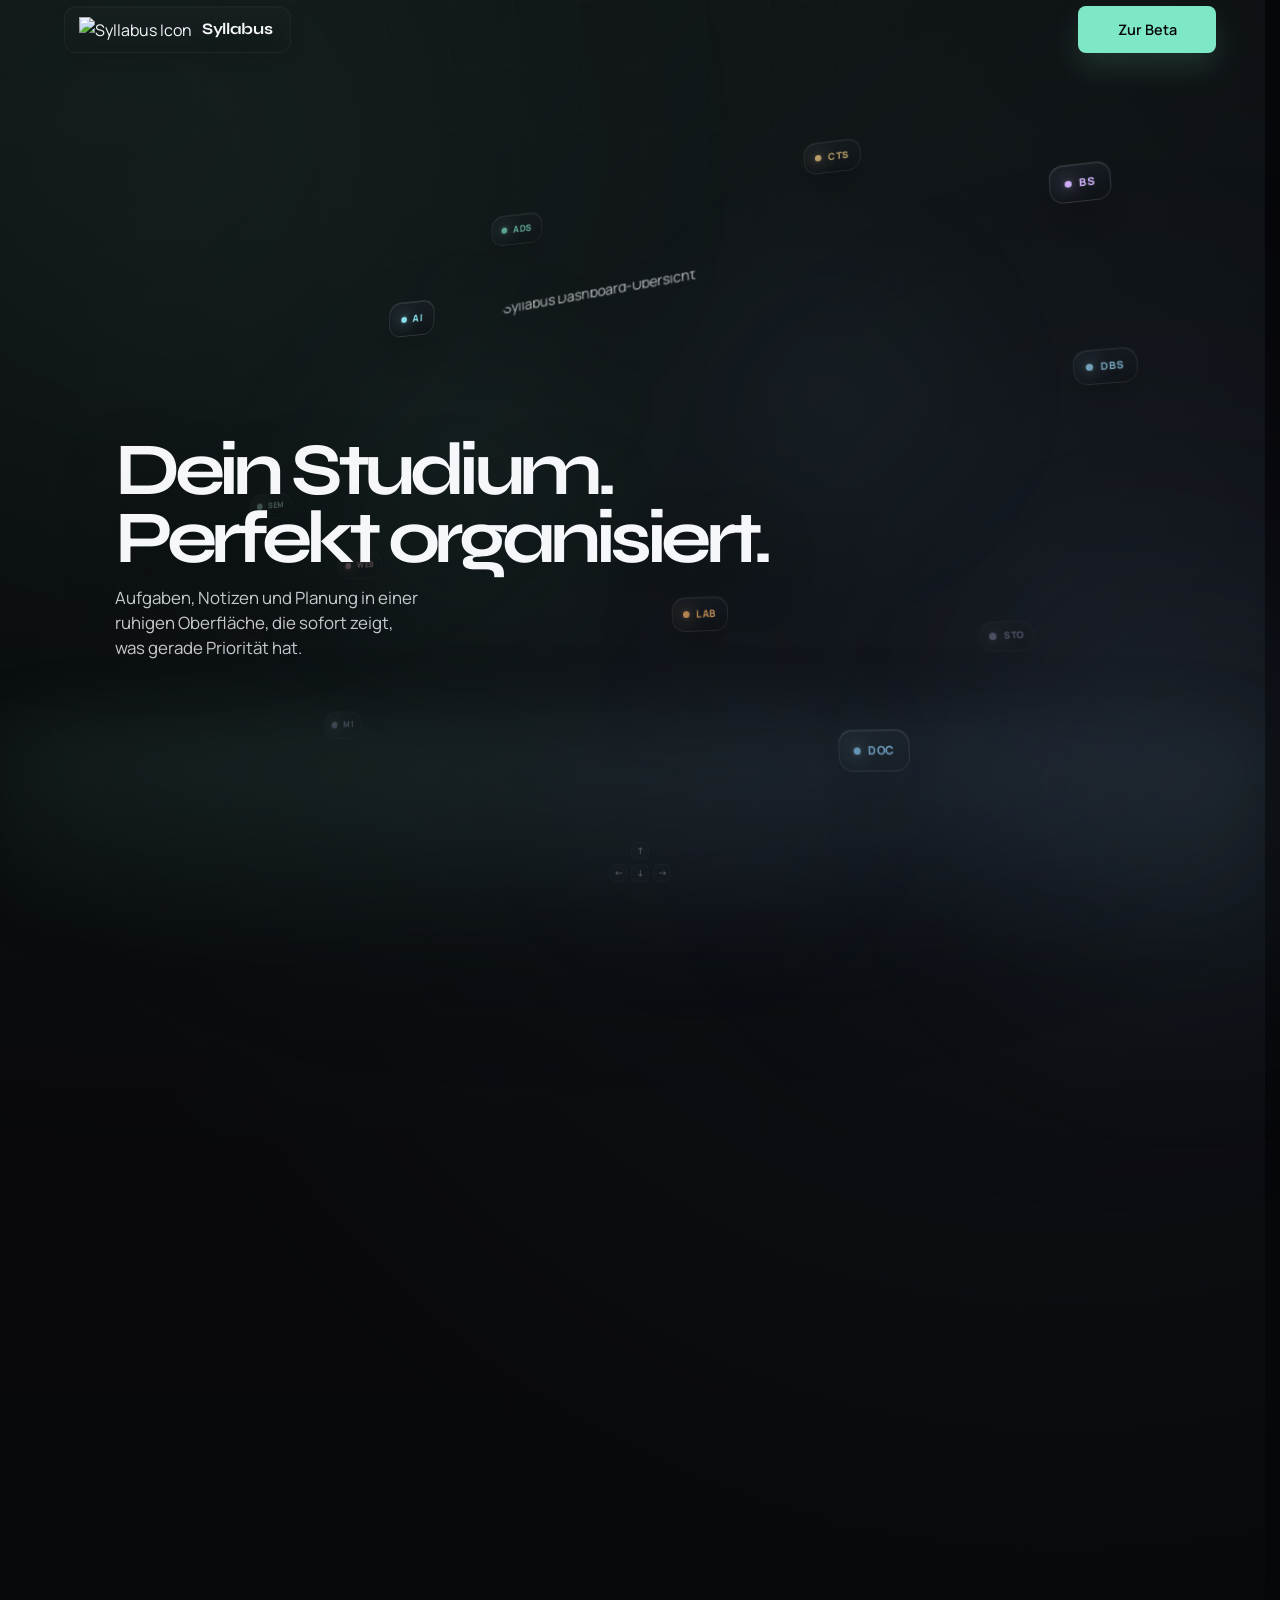
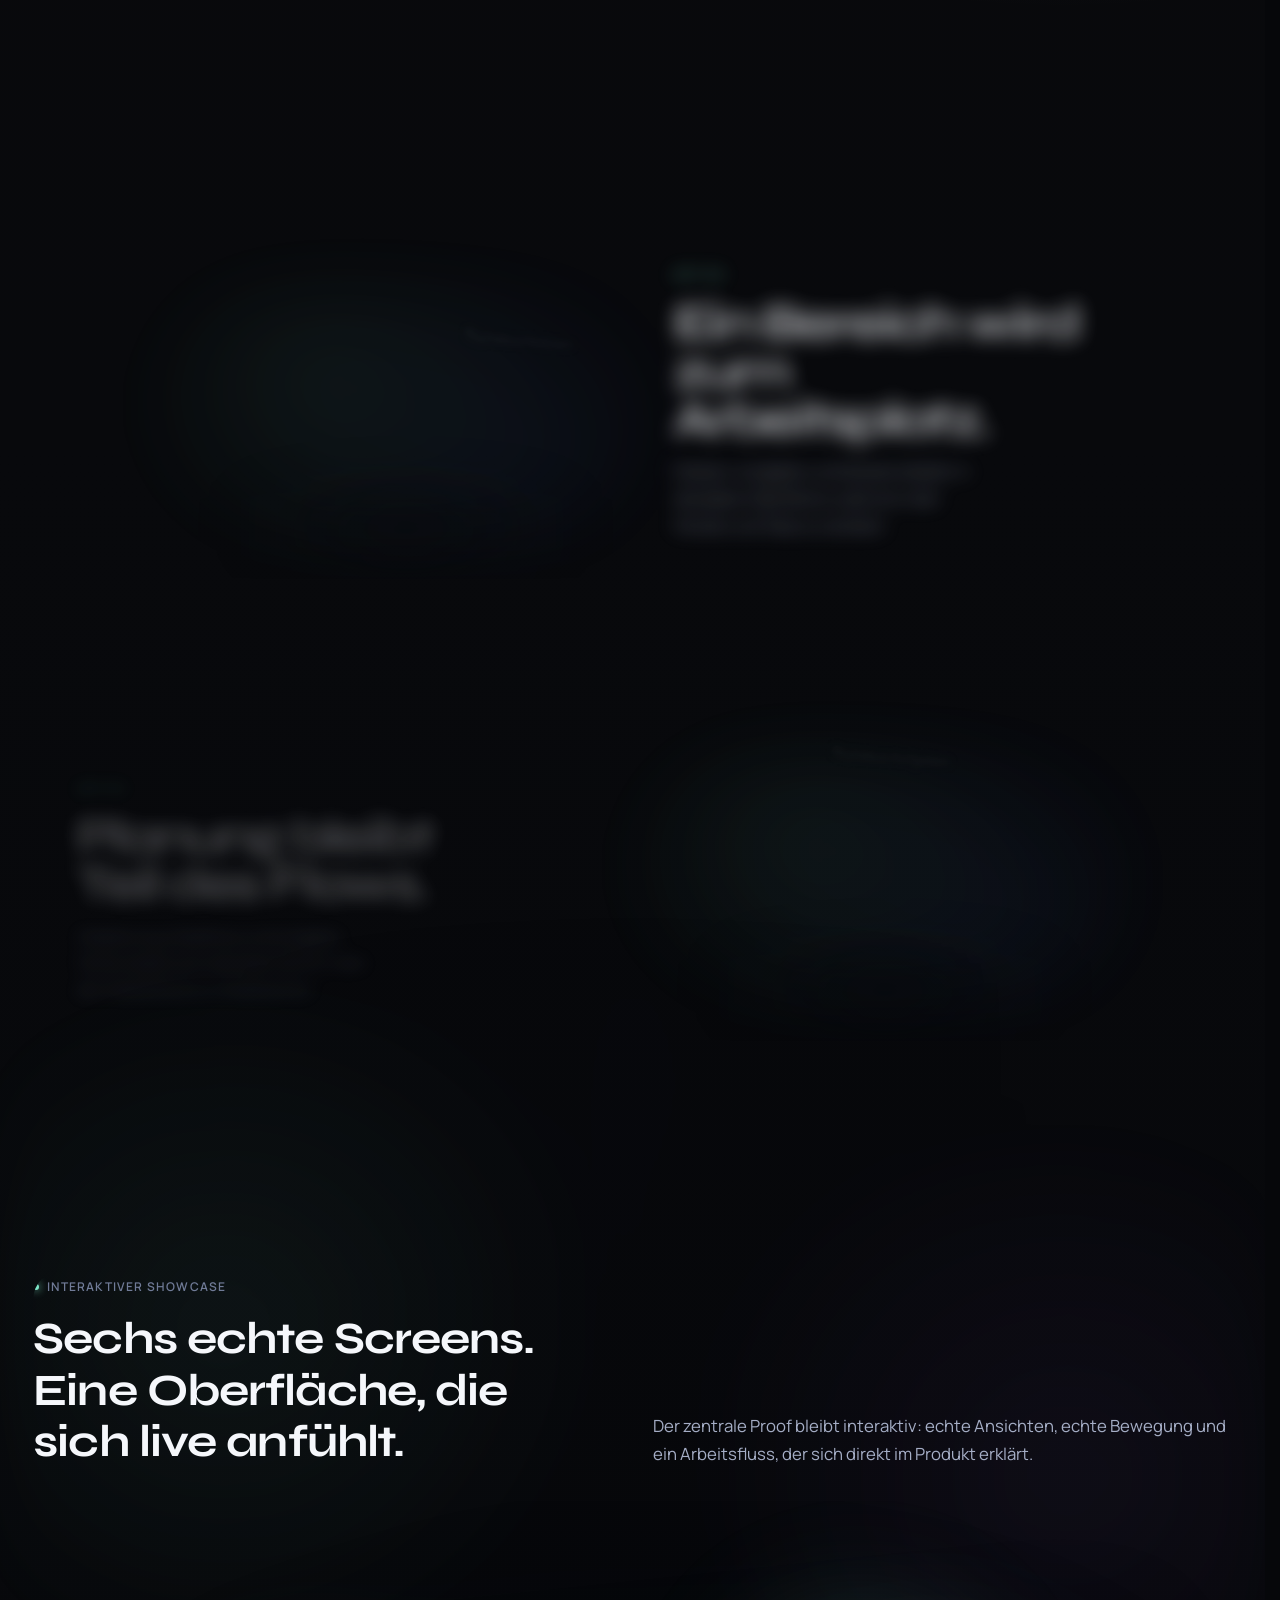
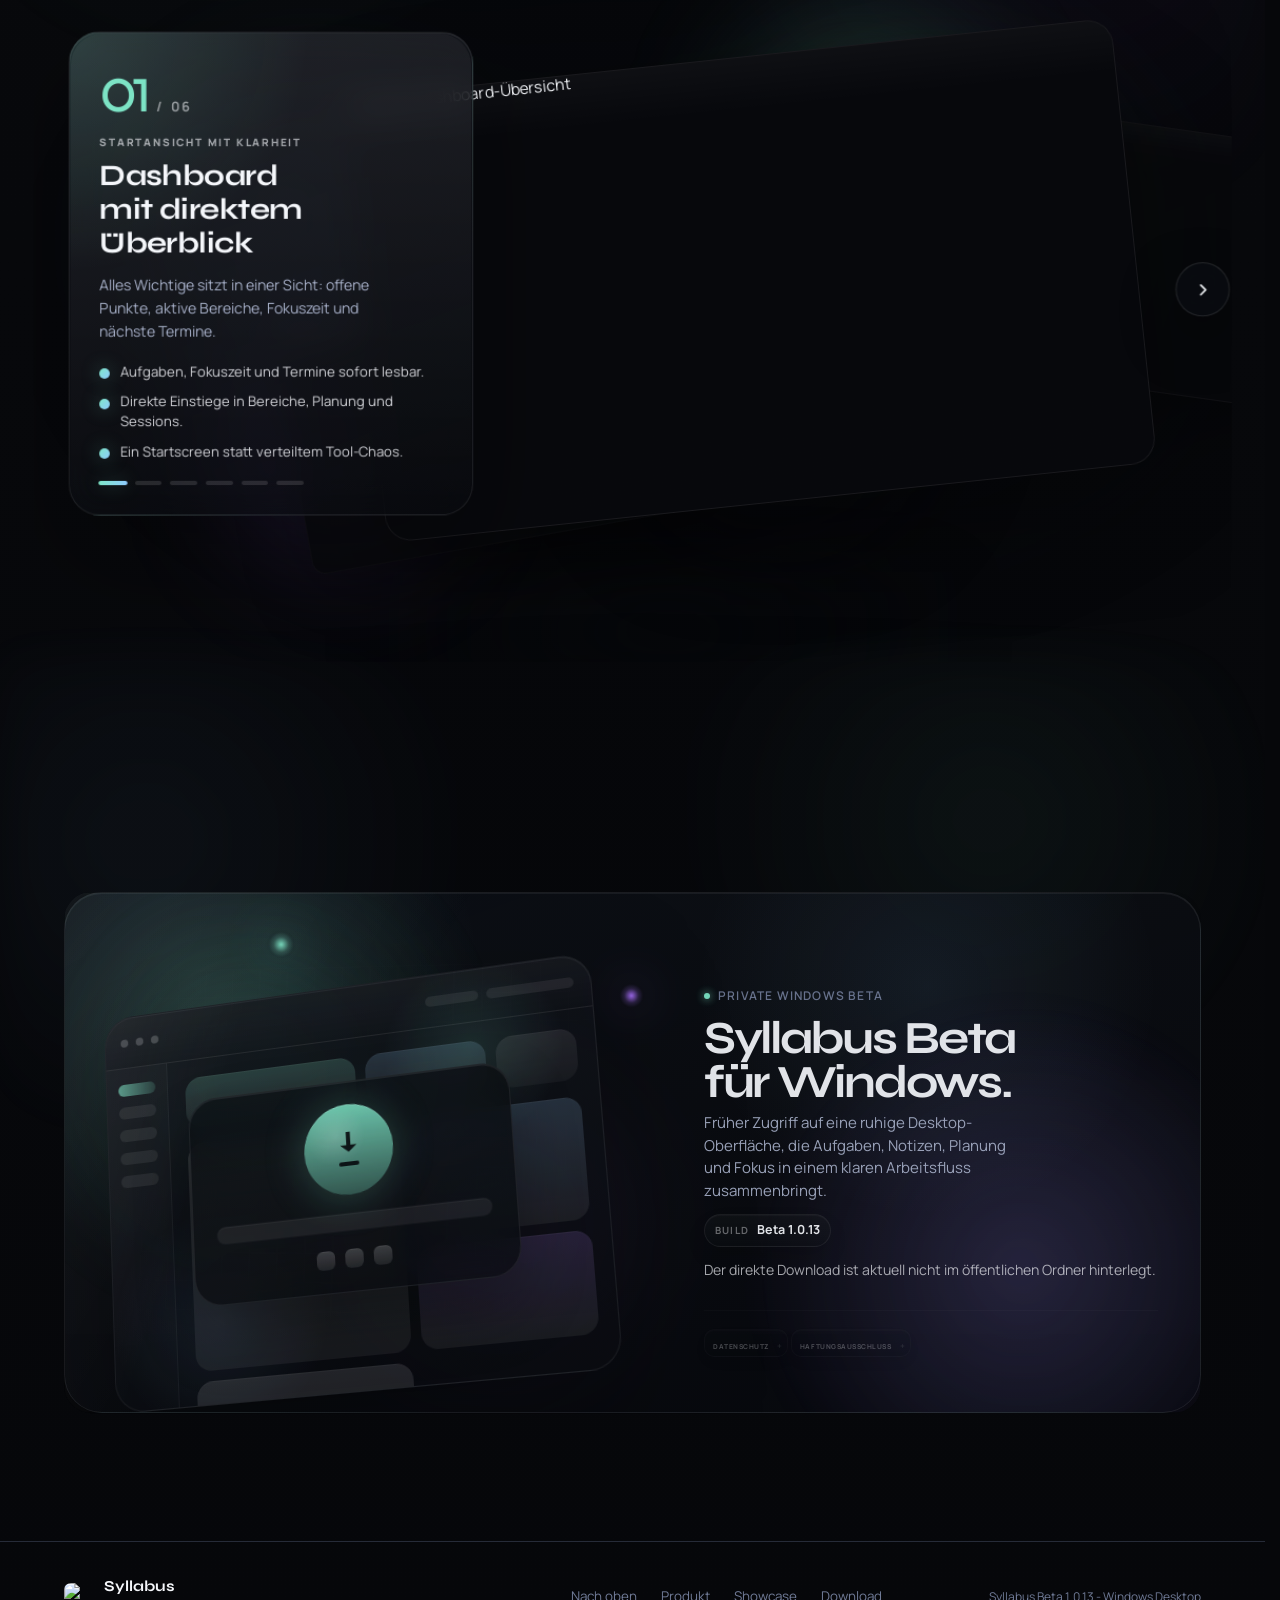
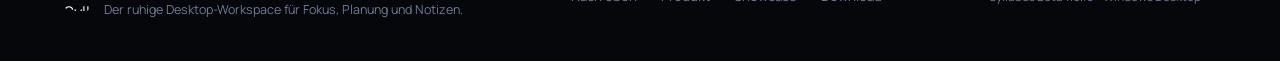
==== commit 9f84d69b: "Refine small-phone mobile UX" ====
--- a/index.html
+++ b/index.html
@@ -10,7 +10,7 @@
   <link rel="preconnect" href="https://fonts.googleapis.com" />
   <link rel="preconnect" href="https://fonts.gstatic.com" crossorigin />
   <link href="https://fonts.googleapis.com/css2?family=Manrope:wght@400;500;600;700;800&family=Nunito:wght@400;500;600;700;800&family=Syne:wght@500;600;700;800&display=swap" rel="stylesheet" />
-  <link rel="stylesheet" href="styles.css?v=20260413b" />
+  <link rel="stylesheet" href="styles.css?v=20260413c" />
 </head>
 <body>
   <div class="site-glow site-glow-a" aria-hidden="true"></div>
@@ -359,6 +359,6 @@
     </div>
   </footer>
 
-  <script src="script.js?v=20260413b"></script>
+  <script src="script.js?v=20260413c"></script>
 </body>
 </html>
--- a/styles.css
+++ b/styles.css
@@ -11942,3 +11942,246 @@
     margin-right: -20px;
   }
 }
+
+/* -- PHONE UX PASS ------------------------------------------------------ */
+@media (max-width: 480px) {
+  .hero {
+    --hero-visual-scale: clamp(.46, calc(.18 + .08vw), .62);
+    padding-top: 72px;
+    padding-bottom: 18px;
+  }
+
+  .hero-layout {
+    min-height: clamp(360px, 124vw, 470px);
+  }
+
+  .hero-content {
+    top: 52%;
+    left: 12px;
+    gap: 10px;
+    max-width: min(80vw, 250px);
+  }
+
+  .hero-content h1 {
+    max-width: 6.9ch;
+    font-size: clamp(1.58rem, 8.4vw, 1.96rem);
+    letter-spacing: -.05em;
+  }
+
+  .hero-content h1 span {
+    white-space: normal;
+    text-wrap: balance;
+  }
+
+  .hero-subtitle {
+    max-width: 20ch;
+    font-size: .84rem;
+    line-height: 1.42;
+  }
+
+  .hero-overlay-main {
+    top: 12%;
+    left: 44%;
+    width: min(70%, 320px);
+    opacity: .78;
+  }
+
+  .hero-badge {
+    display: none;
+  }
+
+  .hero-badge-a,
+  .hero-badge-b,
+  .hero-badge-g {
+    display: inline-flex;
+  }
+
+  .hero-badge-a {
+    top: 16%;
+    left: 44%;
+  }
+
+  .hero-badge-b {
+    top: 15%;
+    right: 8%;
+  }
+
+  .hero-badge-g {
+    top: 58%;
+    left: 58%;
+  }
+
+  .section-head {
+    grid-template-columns: 1fr;
+    gap: 12px;
+    margin-bottom: 18px;
+  }
+
+  .section-head h2 {
+    max-width: 12ch;
+    font-size: clamp(1.5rem, 7.2vw, 2rem);
+  }
+
+  .section-head-copy {
+    max-width: 34ch;
+    font-size: .86rem;
+    line-height: 1.5;
+  }
+
+  .story-act,
+  .story-act-reverse,
+  .story-act-copy-right {
+    gap: 12px;
+    padding: 10px 0 14px;
+  }
+
+  .story-copy h3 {
+    font-size: clamp(1.56rem, 7.8vw, 2rem);
+  }
+
+  .story-copy > p:not(.story-count) {
+    font-size: .9rem;
+    line-height: 1.5;
+  }
+
+  .section-showcase {
+    --showcase-scene-scale: clamp(.46, calc(.2 + .06vw), .6);
+    padding-top: 40px;
+  }
+
+  .showcase-stage-shell {
+    min-height: clamp(340px, 112vw, 460px);
+  }
+
+  .showcase-copy-panel {
+    top: 42%;
+    left: 10px;
+    width: min(62vw, 240px);
+    min-height: 220px;
+    padding: 12px;
+    border-radius: 20px;
+  }
+
+  .showcase-copy-count {
+    font-size: clamp(1.8rem, 8vw, 2.5rem);
+  }
+
+  .showcase-copy-title {
+    max-width: 9ch;
+    font-size: clamp(1rem, 5vw, 1.2rem);
+  }
+
+  .showcase-copy-body,
+  .showcase-copy-point {
+    font-size: .74rem;
+  }
+
+  .showcase-copy-points {
+    gap: 8px;
+  }
+
+  .showcase-arrow {
+    width: 44px;
+    height: 44px;
+  }
+
+  .showcase-arrow-next {
+    right: 10px;
+    bottom: 10px;
+    top: auto;
+  }
+
+  .section-showcase .hero-stage {
+    padding: 14px 10px 46px 96px;
+  }
+
+  .section-showcase .hero-mockup-wrap {
+    margin-right: -44px;
+  }
+
+  .section-showcase .hero-screen.is-current {
+    transform: translate3d(-50%, -50%, 98px) rotate(-6deg) scale(.98);
+  }
+
+  .section-showcase .hero-screen.is-next {
+    opacity: .66;
+    transform: translate3d(-10%, -54%, 18px) rotate(8deg) scale(.48);
+  }
+
+  .section-showcase .hero-screen.is-prev,
+  .section-showcase .hero-screen.is-back {
+    opacity: 0;
+    pointer-events: none;
+  }
+
+  .download-film .download-card > p:not(.eyebrow) {
+    max-width: none;
+    font-size: .92rem;
+  }
+
+  .download-film {
+    grid-template-columns: 1fr;
+    gap: 14px;
+    padding: 14px;
+    overflow: hidden;
+  }
+
+  .download-stage {
+    order: 2;
+    min-height: 220px;
+  }
+
+  .download-film .download-card {
+    order: 1;
+    max-width: none;
+  }
+
+  .download-film .download-card h2 {
+    max-width: 9ch;
+    font-size: clamp(1.72rem, 10vw, 2.2rem);
+    text-wrap: balance;
+  }
+}
+
+@media (max-width: 360px) {
+  .hero {
+    --hero-visual-scale: clamp(.42, calc(.14 + .08vw), .56);
+  }
+
+  .hero-layout {
+    min-height: clamp(340px, 122vw, 430px);
+  }
+
+  .hero-content {
+    left: 10px;
+    max-width: min(78vw, 228px);
+  }
+
+  .hero-content h1 {
+    max-width: 6.8ch;
+    font-size: 1.48rem;
+    letter-spacing: -.05em;
+  }
+
+  .hero-content h1 span {
+    white-space: normal;
+    text-wrap: balance;
+  }
+
+  .hero-overlay-main {
+    left: 48%;
+    width: min(72%, 290px);
+  }
+
+  .section-head h2 {
+    font-size: clamp(1.34rem, 8.8vw, 1.56rem);
+  }
+
+  .section-showcase .hero-stage {
+    padding-left: 88px;
+  }
+
+  .showcase-copy-panel {
+    width: min(64vw, 220px);
+  }
+}
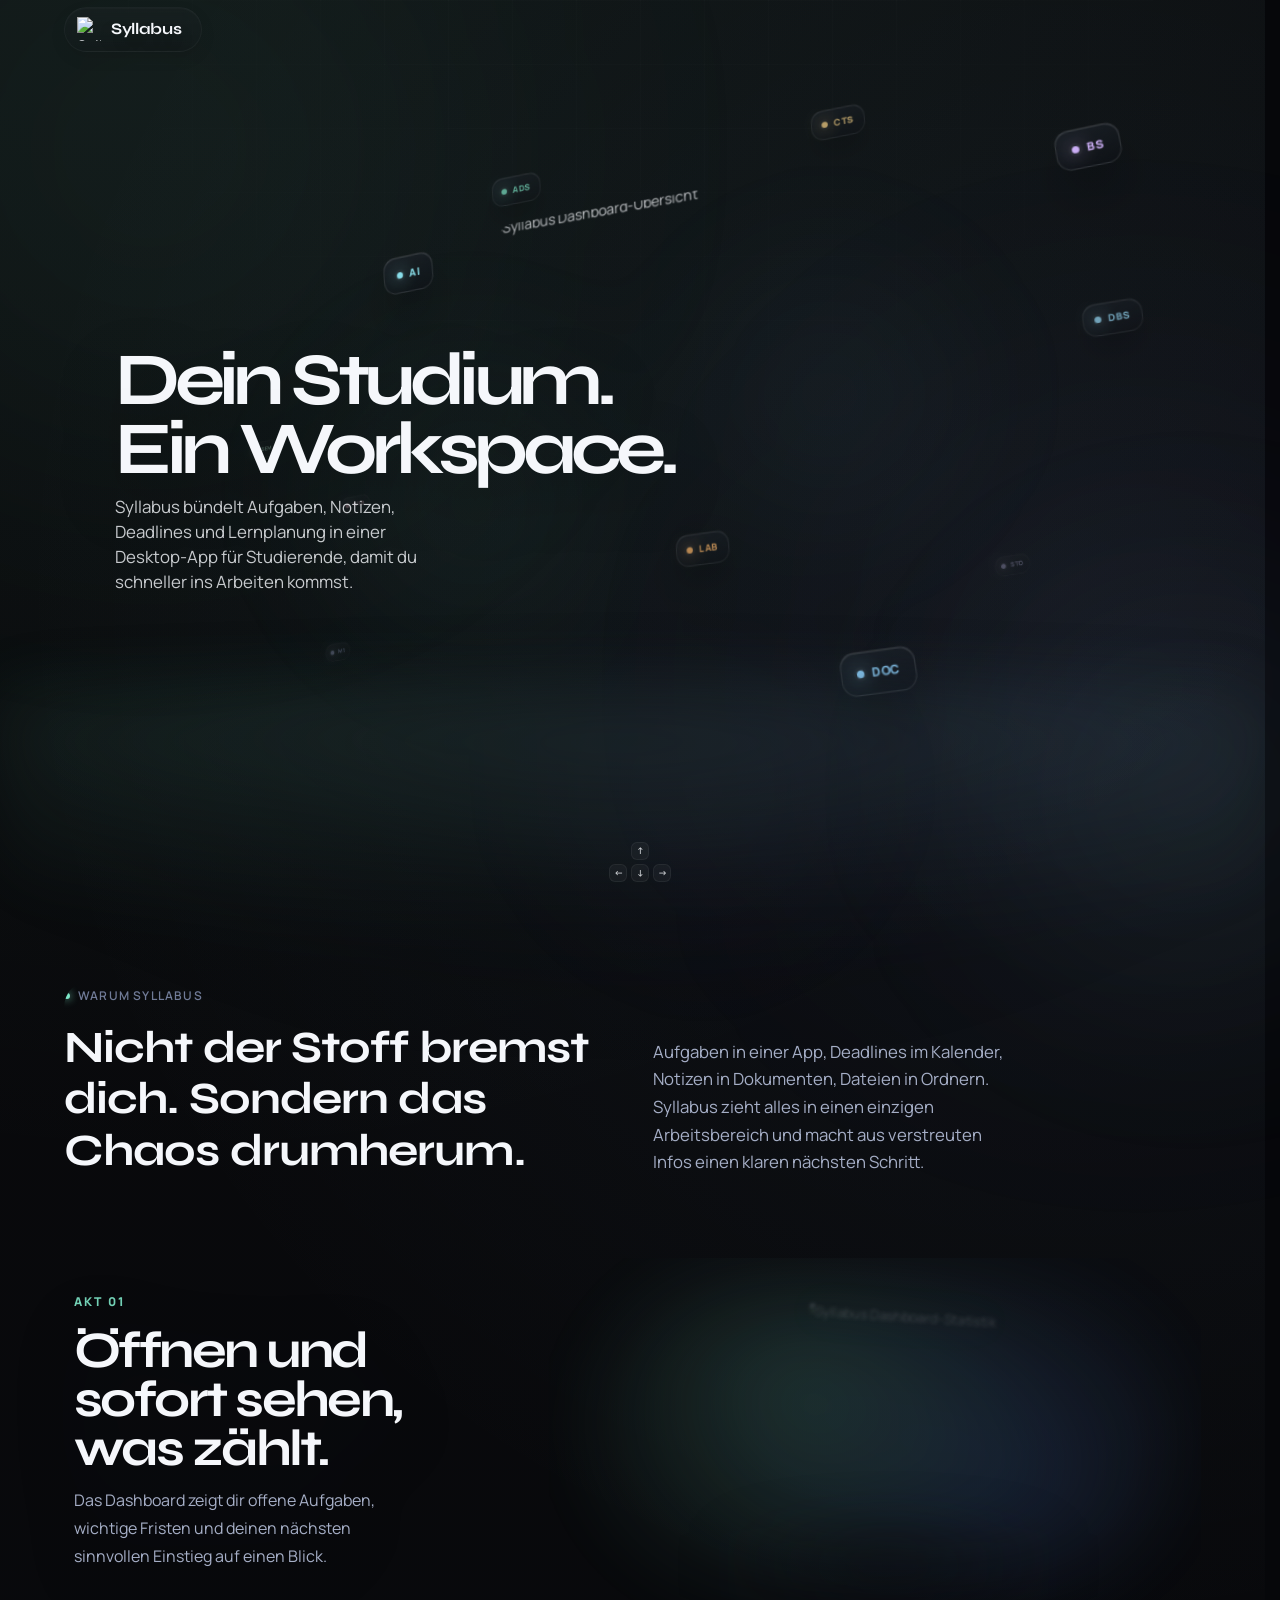
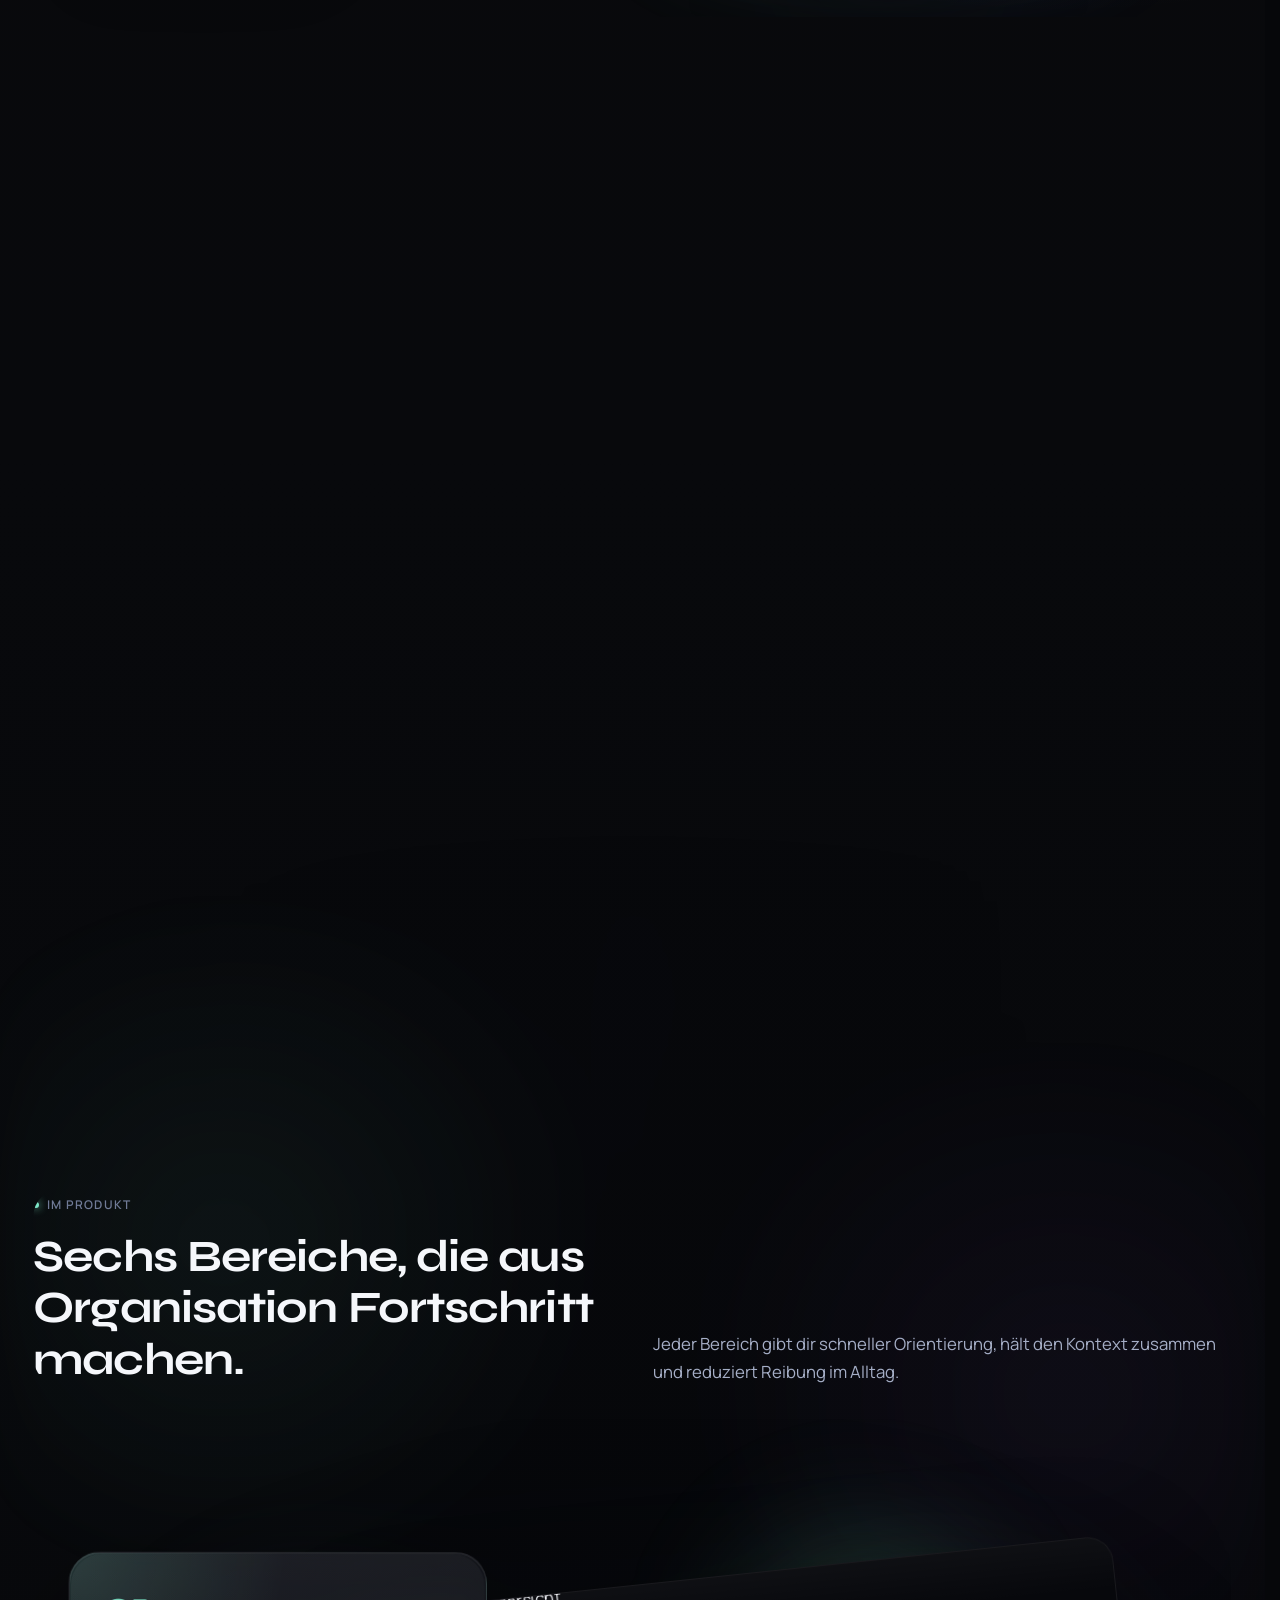
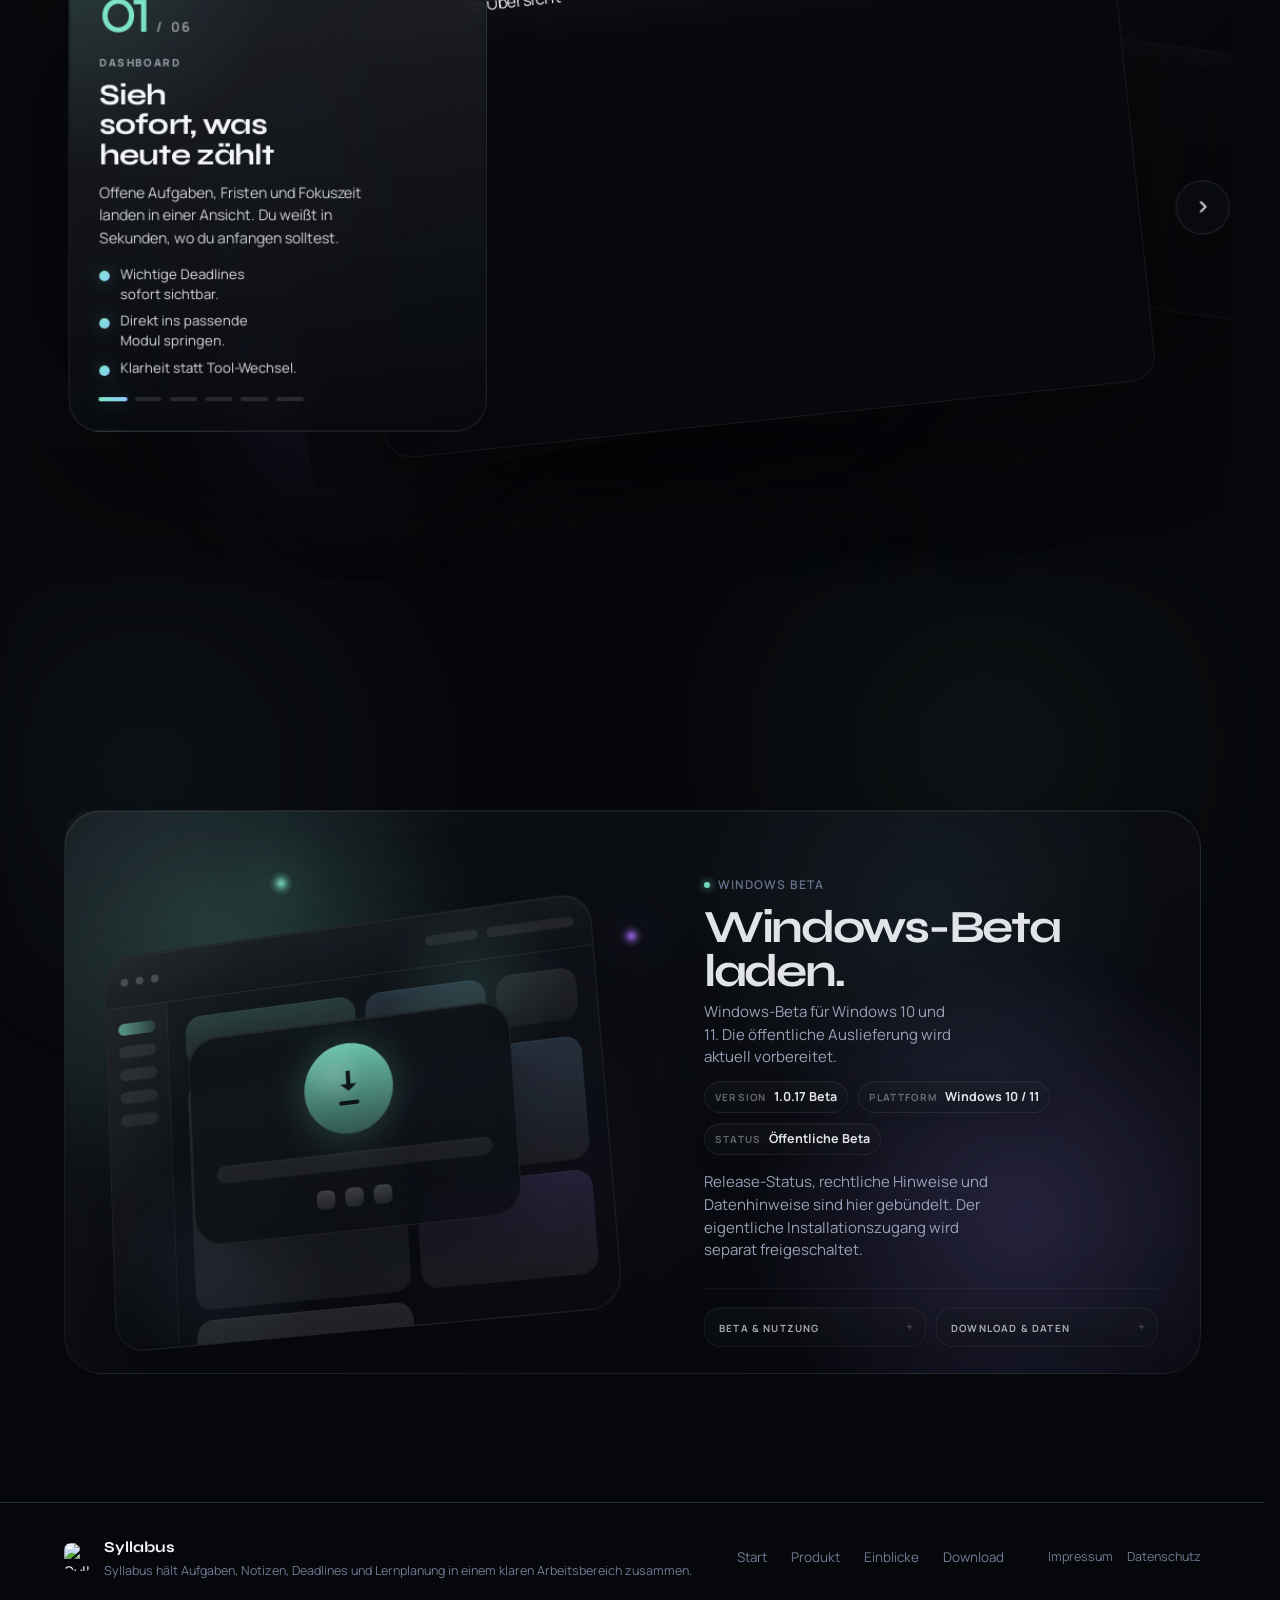
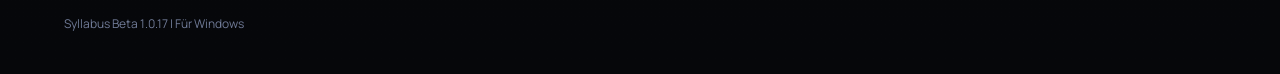
==== commit dc991c1e: "Patch umlauts and reduce public exposure" ====
--- a/index.html
+++ b/index.html
@@ -3,14 +3,24 @@
 <head>
   <meta charset="UTF-8" />
   <meta name="viewport" content="width=device-width, initial-scale=1.0" />
-  <title>Syllabus - Der ruhige Desktop-Workspace für Windows</title>
-  <meta name="description" content="Syllabus ist ein ruhiger Desktop-Workspace für Windows: Aufgaben, Notizen, Planung und Fokus in einer klaren Oberfläche." />
+  <title>Syllabus | Die Desktop-App f&uuml;r ein organisiertes Studium</title>
+  <meta
+    name="description"
+    content="Syllabus b&uuml;ndelt Aufgaben, Notizen, Deadlines und Lernplanung in einer klaren Desktop-App f&uuml;r Studierende. Weniger Suchen. Mehr Fokus."
+  />
+  <meta name="robots" content="noindex,nofollow,noarchive,noimageindex,nosnippet,max-image-preview:none" />
   <meta name="theme-color" content="#09090B" />
+
   <link rel="icon" type="image/png" href="assets/branding/syllabus_icon.png" />
+  <link rel="apple-touch-icon" href="assets/branding/syllabus_icon.png" />
+  <link rel="manifest" href="site.webmanifest" />
   <link rel="preconnect" href="https://fonts.googleapis.com" />
   <link rel="preconnect" href="https://fonts.gstatic.com" crossorigin />
-  <link href="https://fonts.googleapis.com/css2?family=Manrope:wght@400;500;600;700;800&family=Nunito:wght@400;500;600;700;800&family=Syne:wght@500;600;700;800&display=swap" rel="stylesheet" />
-  <link rel="stylesheet" href="styles.css?v=20260413c" />
+  <link
+    href="https://fonts.googleapis.com/css2?family=Manrope:wght@400;500;600;700;800&family=Nunito:wght@400;500;600;700;800&family=Syne:wght@500;600;700;800&display=swap"
+    rel="stylesheet"
+  />
+  <link rel="stylesheet" href="styles.css?v=20260414-release1" />
 </head>
 <body>
   <div class="site-glow site-glow-a" aria-hidden="true"></div>
@@ -19,11 +29,17 @@
 
   <header class="site-header" id="site-header">
     <div class="header-inner">
-      <a class="brand-lockup" href="#top" aria-label="Syllabus">
-        <img src="assets/branding/syllabus_icon.png" alt="Syllabus Icon" class="brand-lockup-img" />
+      <a class="brand-lockup" href="#top" aria-label="Syllabus Startseite">
+        <img
+          src="assets/branding/syllabus_icon.png"
+          alt="Syllabus Symbol"
+          class="brand-lockup-img"
+          width="1024"
+          height="1024"
+          decoding="async"
+        />
         <span class="brand-name">Syllabus</span>
       </a>
-      <a class="btn btn-primary header-cta" href="#download">Zur Beta</a>
     </div>
   </header>
 
@@ -39,16 +55,17 @@
   </div>
 
   <main id="top">
-    <section class="hero" aria-label="Hero">
+    <section class="hero" aria-label="Einstieg">
       <div class="hero-layout">
         <div class="hero-content" data-reveal="drift">
           <h1>
             <span>Dein Studium.</span>
-            <span>Perfekt organisiert.</span>
+            <span>Ein Workspace.</span>
           </h1>
 
           <p class="hero-subtitle">
-            Aufgaben, Notizen und Planung in einer ruhigen Oberfläche, die sofort zeigt, was gerade Priorität hat.
+            Syllabus b&uuml;ndelt Aufgaben, Notizen, Deadlines und Lernplanung in einer Desktop-App f&uuml;r
+            Studierende, damit du schneller ins Arbeiten kommst.
           </p>
         </div>
 
@@ -72,24 +89,31 @@
 
             <figure class="hero-overlay hero-overlay-main">
               <picture>
-                <img src="assets/screens/dashboard-overview.png" alt="Syllabus Dashboard-Übersicht" />
+                <img
+                  src="assets/screens/dashboard-overview.png"
+                  alt="Syllabus Dashboard-&Uuml;bersicht"
+                  width="2880"
+                  height="1703"
+                  fetchpriority="high"
+                  decoding="async"
+                />
               </picture>
             </figure>
-
           </div>
         </div>
       </div>
     </section>
 
-    <section class="section-story" id="produkt" aria-label="Produkt Story">
+    <section class="section-story" id="produkt" aria-label="Produkt-Story">
       <div class="section-head story-head" data-reveal="mask">
         <div>
-          <p class="eyebrow"><span class="eyebrow-dot"></span>Produktfluss</p>
-          <h2>Ein Desktop, der vom ersten Blick direkt in konzentrierte Arbeit kippt.</h2>
+          <p class="eyebrow"><span class="eyebrow-dot"></span>Warum Syllabus</p>
+          <h2>Nicht der Stoff bremst dich. Sondern das Chaos drumherum.</h2>
         </div>
         <p class="section-head-copy">
-          Weniger erklären, mehr fühlen: Orientierung, Arbeitsbereich und Zeitstruktur
-          bleiben eine durchgehende Szene.
+          Aufgaben in einer App, Deadlines im Kalender, Notizen in Dokumenten, Dateien in Ordnern.
+          Syllabus zieht alles in einen einzigen Arbeitsbereich und macht aus verstreuten Infos einen
+          klaren n&auml;chsten Schritt.
         </p>
       </div>
 
@@ -97,17 +121,31 @@
         <article class="story-act is-current" data-story-act>
           <div class="story-copy" data-reveal="drift">
             <p class="story-count">Akt 01</p>
-            <h3>Orientierung ohne Anlauf.</h3>
-            <p>Der Startscreen zeigt sofort Prioritäten, offene Punkte und den nächsten sinnvollen Einstieg.</p>
+            <h3>&Ouml;ffnen und sofort sehen, was z&auml;hlt.</h3>
+            <p>Das Dashboard zeigt dir offene Aufgaben, wichtige Fristen und deinen n&auml;chsten sinnvollen Einstieg auf einen Blick.</p>
           </div>
 
           <div class="story-visual" data-story-parallax data-reveal="mask">
             <div class="story-visual-stack story-visual-stack-dashboard">
               <figure class="story-shot story-shot-main story-shot-main-dashboard">
-                <img src="assets/screens/dashboard-overview.png" alt="Syllabus Dashboard Overview" loading="lazy" />
+                <img
+                  src="assets/screens/dashboard-overview.png"
+                  alt="Syllabus Dashboard-&Uuml;bersicht"
+                  width="2880"
+                  height="1703"
+                  loading="lazy"
+                  decoding="async"
+                />
               </figure>
               <figure class="story-shot story-shot-float story-shot-float-top story-shot-float-dashboard">
-                <img src="assets/screens/dashboard-stats.png" alt="Syllabus Dashboard-Statistik" loading="lazy" />
+                <img
+                  src="assets/screens/dashboard-stats.png"
+                  alt="Syllabus Dashboard-Statistik"
+                  width="2880"
+                  height="1703"
+                  loading="lazy"
+                  decoding="async"
+                />
               </figure>
             </div>
           </div>
@@ -116,17 +154,31 @@
         <article class="story-act story-act-copy-right" data-story-act>
           <div class="story-copy" data-reveal="drift">
             <p class="story-count">Akt 02</p>
-            <h3>Ein Bereich wird zum Arbeitsplatz.</h3>
-            <p>Dateien, Aufgaben und Notizen bleiben in derselben Oberfläche, statt sich über Fenster und Tabs zu verteilen.</p>
+            <h3>Jedes Modul hat seinen festen Platz.</h3>
+            <p>Notizen, Dateien und Aufgaben leben im selben Arbeitsbereich. Kein Tab-Wechsel. Kein Kontextverlust.</p>
           </div>
 
           <div class="story-visual" data-story-parallax data-reveal="mask">
             <div class="story-visual-stack story-visual-stack-module">
               <figure class="story-shot story-shot-main story-shot-main-module">
-                <img src="assets/screens/module-workspace.png" alt="Syllabus Modul Workspace" loading="lazy" />
+                <img
+                  src="assets/screens/module-workspace.png"
+                  alt="Syllabus Modul-Arbeitsbereich"
+                  width="2880"
+                  height="1703"
+                  loading="lazy"
+                  decoding="async"
+                />
               </figure>
               <figure class="story-shot story-shot-float story-shot-float-bottom story-shot-float-notes">
-                <img src="assets/screens/notes.png" alt="Syllabus Notizen" loading="lazy" />
+                <img
+                  src="assets/screens/notes.png"
+                  alt="Syllabus Notizen"
+                  width="2880"
+                  height="1703"
+                  loading="lazy"
+                  decoding="async"
+                />
               </figure>
             </div>
           </div>
@@ -135,17 +187,31 @@
         <article class="story-act" data-story-act>
           <div class="story-copy" data-reveal="drift">
             <p class="story-count">Akt 03</p>
-            <h3>Planung bleibt Teil des Flows.</h3>
-            <p>Zeitplanung, Deadlines und Aufgaben führen direkt zum nächsten Schritt, statt den Arbeitsfluss zu unterbrechen.</p>
+            <h3>Planung bleibt Teil deiner Arbeit.</h3>
+            <p>Deadlines, Kalender und Fokuszeiten greifen direkt ineinander, damit Planung nicht extra Aufwand wird.</p>
           </div>
 
           <div class="story-visual" data-story-parallax data-reveal="mask">
             <div class="story-visual-stack story-visual-stack-planning">
               <figure class="story-shot story-shot-main story-shot-main-planning">
-                <img src="assets/screens/calendar.png" alt="Syllabus Kalender" loading="lazy" />
+                <img
+                  src="assets/screens/calendar.png"
+                  alt="Syllabus Kalender"
+                  width="2880"
+                  height="1703"
+                  loading="lazy"
+                  decoding="async"
+                />
               </figure>
               <figure class="story-shot story-shot-float story-shot-float-top story-shot-float-tasks">
-                <img src="assets/screens/tasks.png" alt="Syllabus Aufgaben" loading="lazy" />
+                <img
+                  src="assets/screens/tasks.png"
+                  alt="Syllabus Aufgaben"
+                  width="2880"
+                  height="1703"
+                  loading="lazy"
+                  decoding="async"
+                />
               </figure>
             </div>
           </div>
@@ -156,12 +222,11 @@
     <section class="section-showcase" id="showcase" aria-label="Interaktiver Showcase">
       <div class="section-head" data-reveal="mask">
         <div>
-          <p class="eyebrow"><span class="eyebrow-dot"></span>Interaktiver Showcase</p>
-          <h2>Sechs echte Screens. Eine Oberfläche, die sich live anfühlt.</h2>
+          <p class="eyebrow"><span class="eyebrow-dot"></span>Im Produkt</p>
+          <h2>Sechs Bereiche, die aus Organisation Fortschritt machen.</h2>
         </div>
         <p class="section-head-copy">
-          Der zentrale Proof bleibt interaktiv: echte Ansichten, echte Bewegung und
-          ein Arbeitsfluss, der sich direkt im Produkt erklärt.
+          Jeder Bereich gibt dir schneller Orientierung, h&auml;lt den Kontext zusammen und reduziert Reibung im Alltag.
         </p>
       </div>
 
@@ -169,16 +234,21 @@
         <div class="showcase-stage-shell" data-reveal="mask" data-delay="1">
           <div class="showcase-copy-panel showcase-copy-floating" aria-live="polite">
             <div class="showcase-copy-meta">
-              <p class="showcase-copy-countline"><span class="showcase-copy-count" id="showcase-current-count">01</span><span class="showcase-copy-total">/ 06</span></p>
-            </div>
-            <p class="showcase-copy-kicker" id="showcase-copy-kicker">Startansicht mit Klarheit</p>
-            <h3 class="showcase-copy-title" id="showcase-copy-title">Dashboard mit direktem Überblick</h3>
-            <p class="showcase-copy-body" id="showcase-copy-body">Alles Wichtige sitzt in einer Sicht: offene Punkte, aktive Bereiche, Fokuszeit und nächste Termine.</p>
+              <p class="showcase-copy-countline">
+                <span class="showcase-copy-count" id="showcase-current-count">01</span>
+                <span class="showcase-copy-total">/ 06</span>
+              </p>
+            </div>
+            <p class="showcase-copy-kicker" id="showcase-copy-kicker">Dashboard</p>
+            <h3 class="showcase-copy-title" id="showcase-copy-title">Sieh sofort, was heute z&auml;hlt</h3>
+            <p class="showcase-copy-body" id="showcase-copy-body">
+              Offene Aufgaben, Fristen und Fokuszeit landen in einer Ansicht. Du wei&szlig;t in Sekunden, wo du anfangen solltest.
+            </p>
 
             <div class="showcase-copy-points">
-              <div class="showcase-copy-point" id="showcase-point-a">Aufgaben, Fokuszeit und Termine sofort lesbar.</div>
-              <div class="showcase-copy-point" id="showcase-point-b">Direkte Einstiege in Bereiche, Planung und Sessions.</div>
-              <div class="showcase-copy-point" id="showcase-point-c">Ein Startscreen statt verteiltem Tool-Chaos.</div>
+              <div class="showcase-copy-point" id="showcase-point-a">Wichtige Deadlines sofort sichtbar.</div>
+              <div class="showcase-copy-point" id="showcase-point-b">Direkt ins passende Modul springen.</div>
+              <div class="showcase-copy-point" id="showcase-point-c">Klarheit statt Tool-Wechsel.</div>
             </div>
 
             <div class="showcase-progress" aria-hidden="true">
@@ -197,36 +267,140 @@
 
             <div class="hero-mockup-wrap" id="showcase-mockup">
               <div class="hero-screen-stack">
-                <figure class="hero-screen is-current" data-showcase-shot-panel="dashboard" data-showcase-index="01" data-showcase-caption="Heute im Blick" data-showcase-kicker="Startansicht mit Klarheit" data-showcase-title="Dashboard mit direktem Überblick" data-showcase-body="Alles Wichtige sitzt in einer Sicht: offene Punkte, aktive Bereiche, Fokuszeit und nächste Termine." data-showcase-point-a="Aufgaben, Fokuszeit und Termine sofort lesbar." data-showcase-point-b="Direkte Einstiege in Bereiche, Planung und Sessions." data-showcase-point-c="Ein Startscreen statt verteiltem Tool-Chaos.">
-                  <img src="assets/screens/dashboard-overview.png" alt="Syllabus Dashboard-Übersicht" />
+                <figure
+                  class="hero-screen is-current"
+                  data-showcase-shot-panel="dashboard"
+                  data-showcase-index="01"
+                  data-showcase-caption="Dashboard"
+                  data-showcase-kicker="Dashboard"
+                  data-showcase-title="Sieh sofort, was heute z&auml;hlt"
+                  data-showcase-body="Offene Aufgaben, Fristen und Fokuszeit landen in einer Ansicht. Du wei&szlig;t in Sekunden, wo du anfangen solltest."
+                  data-showcase-point-a="Wichtige Deadlines sofort sichtbar."
+                  data-showcase-point-b="Direkt ins passende Modul springen."
+                  data-showcase-point-c="Klarheit statt Tool-Wechsel."
+                >
+                  <img
+                    src="assets/screens/dashboard-overview.png"
+                    alt="Syllabus Dashboard-&Uuml;bersicht"
+                    width="2880"
+                    height="1703"
+                    decoding="async"
+                  />
                 </figure>
-                <figure class="hero-screen" data-showcase-shot-panel="stats" data-showcase-index="02" data-showcase-caption="Fortschritt lesen" data-showcase-kicker="Rhythmus sichtbar" data-showcase-title="Aktivität und Fokus im Blick" data-showcase-body="Die Statistik zeigt, wie Arbeit, Routinen und Fokuszeit wirklich zusammenlaufen, statt nur geplant zu bleiben." data-showcase-point-a="Entwicklung und Sessions schnell erfassbar." data-showcase-point-b="Fokus bekommt einen klaren Kontext." data-showcase-point-c="Fortschritt wirkt konkret statt abstrakt.">
-                  <img src="assets/screens/dashboard-stats.png" alt="Syllabus Dashboard-Statistik" />
+                <figure
+                  class="hero-screen"
+                  data-showcase-shot-panel="stats"
+                  data-showcase-index="02"
+                  data-showcase-caption="Statistiken"
+                  data-showcase-kicker="Statistiken"
+                  data-showcase-title="Arbeite mit echtem Feedback"
+                  data-showcase-body="Du siehst, was du erledigt hast, wie konstant du arbeitest und wo deine Zeit wirklich hingeht."
+                  data-showcase-point-a="Fokuszeit im Blick."
+                  data-showcase-point-b="Erledigte Aufgaben im Verlauf."
+                  data-showcase-point-c="Fortschritt statt Bauchgef&uuml;hl."
+                >
+                  <img
+                    src="assets/screens/dashboard-stats.png"
+                    alt="Syllabus Dashboard-Statistik"
+                    width="2880"
+                    height="1703"
+                    decoding="async"
+                  />
                 </figure>
-                <figure class="hero-screen" data-showcase-shot-panel="calendar" data-showcase-index="03" data-showcase-caption="Deadlines lesen" data-showcase-kicker="Zeit klar lesen" data-showcase-title="Termine, Deadlines, Zeitfenster" data-showcase-body="Der Kalender bringt Abgaben, Routinen und Zeitfenster in ein gemeinsames Bild, das ruhig lesbar bleibt." data-showcase-point-a="Monatsblick mit Aufgaben, Sessions und festen Terminen." data-showcase-point-b="Zeitfenster und Deadlines bleiben verbunden." data-showcase-point-c="Planung fühlt sich ruhig und klar an.">
-                  <img src="assets/screens/calendar.png" alt="Syllabus Kalender" />
+                <figure
+                  class="hero-screen"
+                  data-showcase-shot-panel="calendar"
+                  data-showcase-index="03"
+                  data-showcase-caption="Planung"
+                  data-showcase-kicker="Planung"
+                  data-showcase-title="Plane mit Kontext, nicht im Blindflug"
+                  data-showcase-body="Pr&uuml;fungen, Abgaben und Lernbl&ouml;cke h&auml;ngen direkt an deinen Modulen. So wird Planung konkret und realistisch."
+                  data-showcase-point-a="Alle Termine in einem Kalender."
+                  data-showcase-point-b="Module klar zugeordnet."
+                  data-showcase-point-c="Realistisch statt &uuml;berladen planen."
+                >
+                  <img
+                    src="assets/screens/calendar.png"
+                    alt="Syllabus Kalender"
+                    width="2880"
+                    height="1703"
+                    decoding="async"
+                  />
                 </figure>
-                <figure class="hero-screen" data-showcase-shot-panel="tasks" data-showcase-index="04" data-showcase-caption="Prioritäten fokussieren" data-showcase-kicker="Globale Aufgabenfläche" data-showcase-title="Fälligkeiten mit Kontext" data-showcase-body="Aufgaben werden nicht isoliert gezeigt, sondern zusammen mit Bereich, Priorität und Zeitpunkt gedacht." data-showcase-point-a="Globale Liste mit klaren Bereichsmarkern." data-showcase-point-b="Fälligkeit, Relevanz und Status sofort sichtbar." data-showcase-point-c="Von der Liste direkt in den passenden Arbeitskontext.">
-                  <img src="assets/screens/tasks.png" alt="Syllabus Aufgaben" />
+                <figure
+                  class="hero-screen"
+                  data-showcase-shot-panel="tasks"
+                  data-showcase-index="04"
+                  data-showcase-caption="Aufgaben"
+                  data-showcase-kicker="Aufgaben"
+                  data-showcase-title="Priorit&auml;ten statt Listenchaos"
+                  data-showcase-body="Jede Aufgabe zeigt Frist, Relevanz und Modul. So entscheidest du schneller, was jetzt dran ist."
+                  data-showcase-point-a="Fristen sofort erkennbar."
+                  data-showcase-point-b="Relevanz klar eingeordnet."
+                  data-showcase-point-c="Direkt in die Umsetzung springen."
+                >
+                  <img
+                    src="assets/screens/tasks.png"
+                    alt="Syllabus Aufgaben"
+                    width="2880"
+                    height="1703"
+                    decoding="async"
+                  />
                 </figure>
-                <figure class="hero-screen" data-showcase-shot-panel="notes" data-showcase-index="05" data-showcase-caption="Wissen sofort greifen" data-showcase-kicker="Gedanken bleiben auffindbar" data-showcase-title="Notizen schnell wiederfinden" data-showcase-body="Notizen bleiben auffindbar, lassen sich schnell öffnen und direkt in den Arbeitsfluss ziehen." data-showcase-point-a="Zuletzt genutzt und thematisch geordnet." data-showcase-point-b="Schneller Wiedereinstieg in Inhalte." data-showcase-point-c="Wissen bleibt greifbar statt zu verschwinden.">
-                  <img src="assets/screens/notes.png" alt="Syllabus Notizen" />
+                <figure
+                  class="hero-screen"
+                  data-showcase-shot-panel="notes"
+                  data-showcase-index="05"
+                  data-showcase-caption="Notizen"
+                  data-showcase-kicker="Notizen"
+                  data-showcase-title="Notizen, die wieder auffindbar sind"
+                  data-showcase-body="Mitschriften und Ideen bleiben direkt beim Thema, statt in Dateien und Ordnern zu verschwinden."
+                  data-showcase-point-a="Wissen bleibt beim Modul."
+                  data-showcase-point-b="Schnell wieder offen."
+                  data-showcase-point-c="Kein Dateichaos mehr."
+                >
+                  <img
+                    src="assets/screens/notes.png"
+                    alt="Syllabus Notizen"
+                    width="2880"
+                    height="1703"
+                    decoding="async"
+                  />
                 </figure>
-                <figure class="hero-screen" data-showcase-shot-panel="workspace" data-showcase-index="06" data-showcase-caption="Im Bereich arbeiten" data-showcase-kicker="Tiefe Arbeit ohne Wechsel" data-showcase-title="Arbeitsbereich mit allem, was zählt" data-showcase-body="Dateien, Notizen und Aufgaben leben in einem gemeinsamen Bereich, damit konzentrierte Arbeit nicht durch Systemwechsel bricht." data-showcase-point-a="Alles bleibt nebeneinander im Blick." data-showcase-point-b="Der Kontext bleibt permanent sichtbar." data-showcase-point-c="Fühlt sich nach Arbeitsplatz an, nicht nach Galerie.">
-                  <img src="assets/screens/module-workspace.png" alt="Syllabus Modul-Arbeitsbereich" />
+                <figure
+                  class="hero-screen"
+                  data-showcase-shot-panel="workspace"
+                  data-showcase-index="06"
+                  data-showcase-caption="Arbeitsbereich"
+                  data-showcase-kicker="Arbeitsbereich"
+                  data-showcase-title="Ein Modul. Alles am richtigen Platz."
+                  data-showcase-body="Dateien, Aufgaben und Notizen bleiben im selben Arbeitsbereich. Das spart Wechsel und h&auml;lt dich im Fokus."
+                  data-showcase-point-a="Alles Wichtige gleichzeitig sichtbar."
+                  data-showcase-point-b="Weniger Kontextverlust."
+                  data-showcase-point-c="L&auml;nger konzentriert arbeiten."
+                >
+                  <img
+                    src="assets/screens/module-workspace.png"
+                    alt="Syllabus Modul-Arbeitsbereich"
+                    width="2880"
+                    height="1703"
+                    decoding="async"
+                  />
                 </figure>
               </div>
             </div>
           </div>
 
-          <button class="showcase-arrow showcase-arrow-next" type="button" aria-label="Nächster Screen">
-            <svg viewBox="0 0 24 24" width="18" height="18" fill="none" stroke="currentColor" stroke-width="2.2" stroke-linecap="round" stroke-linejoin="round"><path d="M9 18l6-6-6-6"/></svg>
+          <button class="showcase-arrow showcase-arrow-next" type="button" aria-label="N&auml;chster Screen">
+            <svg viewBox="0 0 24 24" width="18" height="18" fill="none" stroke="currentColor" stroke-width="2.2" stroke-linecap="round" stroke-linejoin="round">
+              <path d="M9 18l6-6-6-6" />
+            </svg>
           </button>
         </div>
       </div>
     </section>
 
-    <section class="section-download" id="download" aria-label="Download">
+    <section class="section-download" id="download" aria-label="Windows-Beta herunterladen">
       <div class="download-film" data-reveal="mask" data-finale>
         <div class="download-stage" aria-hidden="true">
           <div class="download-stage-glow download-stage-glow-a"></div>
@@ -294,44 +468,54 @@
         </div>
 
         <div class="download-card">
-          <p class="eyebrow"><span class="eyebrow-dot"></span>Private Windows Beta</p>
-          <h2>Syllabus Beta für Windows.</h2>
+          <p class="eyebrow"><span class="eyebrow-dot"></span>Windows Beta</p>
+          <h2>Windows-Beta laden.</h2>
           <p>
-            Früher Zugriff auf eine ruhige Desktop-Oberfläche, die Aufgaben,
-            Notizen, Planung und Fokus in einem klaren Arbeitsfluss zusammenbringt.
+            Windows-Beta f&uuml;r Windows 10 und 11. Die &ouml;ffentliche Auslieferung wird aktuell
+            vorbereitet.
           </p>
 
-          <div class="download-build-note" aria-label="Build Version">
-            <span>Build</span>
-            <strong>Beta 1.0.13</strong>
-          </div>
-
-          <div class="download-actions">
-            <p class="download-unavailable-note">
-              Der direkte Download ist aktuell nicht im öffentlichen Ordner hinterlegt.
-            </p>
-          </div>
-
-          <div class="download-info-grid" aria-label="Beta Hinweise">
+          <div class="download-build-meta" aria-label="Release-Informationen">
+            <div class="download-build-note" aria-label="Version">
+              <span>Version</span>
+              <strong>1.0.17 Beta</strong>
+            </div>
+            <div class="download-build-note" aria-label="Plattform">
+              <span>Plattform</span>
+              <strong>Windows 10 / 11</strong>
+            </div>
+            <div class="download-build-note" aria-label="Status">
+              <span>Status</span>
+              <strong>&Ouml;ffentliche Beta</strong>
+            </div>
+          </div>
+
+          <p class="download-release-note">
+            Release-Status, rechtliche Hinweise und Datenhinweise sind hier geb&uuml;ndelt. Der
+            eigentliche Installationszugang wird separat freigeschaltet.
+          </p>
+
+          <div class="download-info-grid" aria-label="Rechtliche Hinweise">
             <details class="download-info-item">
               <summary class="download-info-trigger">
-                <span class="download-info-label">Datenschutz</span>
+                <span class="download-info-label">Beta &amp; Nutzung</span>
               </summary>
               <p>
-                Arbeitsdaten werden im Standardbetrieb lokal auf dem Endgerät
-                gespeichert; eine allgemeine Cloud-Synchronisierung ist nicht
-                Bestandteil dieses Beta-Downloads.
+                Syllabus ist Vorabsoftware. Funktionen k&ouml;nnen sich &auml;ndern, unvollst&auml;ndig sein oder
+                zeitweise nicht wie erwartet arbeiten. Du nutzt die Beta eigenverantwortlich und nicht
+                als einziges System f&uuml;r kritische Fristen, Dateien oder Studienorganisation. Details
+                findest du im <a href="impressum.html">Impressum</a>.
               </p>
             </details>
             <details class="download-info-item">
               <summary class="download-info-trigger">
-                <span class="download-info-label">Haftungsausschluss</span>
+                <span class="download-info-label">Download &amp; Daten</span>
               </summary>
               <p>
-                Mit Download und Nutzung entscheidest du dich eigenverantwortlich
-                für diese Vorabversion. Soweit gesetzlich zulässig, wird keine
-                Haftung für Datenverlust, Fehlfunktionen oder Folgeschäden
-                übernommen.
+                Lade Builds nur aus offiziellen Quellen und sichere wichtige Daten vor Updates. Die
+                Website arbeitet ohne Analytics- oder Cookie-Tracking. Syllabus verarbeitet Daten in
+                der Beta lokal auf deinem Ger&auml;t. Mehr dazu steht in der
+                <a href="datenschutz.html">Datenschutzerkl&auml;rung</a>.
               </p>
             </details>
           </div>
@@ -340,25 +524,35 @@
     </section>
   </main>
 
-  <footer class="site-footer" aria-label="Footer">
+  <footer class="site-footer" aria-label="Fu&szlig;bereich">
     <div class="footer-inner">
       <div class="footer-brand">
-        <img src="assets/branding/syllabus_icon.png" alt="Syllabus Icon" />
+        <img
+          src="assets/branding/syllabus_icon.png"
+          alt="Syllabus Symbol"
+          width="1024"
+          height="1024"
+          decoding="async"
+        />
         <div>
           <strong>Syllabus</strong>
-          <p>Der ruhige Desktop-Workspace für Fokus, Planung und Notizen.</p>
+          <p>Syllabus h&auml;lt Aufgaben, Notizen, Deadlines und Lernplanung in einem klaren Arbeitsbereich zusammen.</p>
         </div>
       </div>
       <nav class="footer-links" aria-label="Footer-Navigation">
-        <a href="#top">Nach oben</a>
+        <a href="#top">Start</a>
         <a href="#produkt">Produkt</a>
-        <a href="#showcase">Showcase</a>
+        <a href="#showcase">Einblicke</a>
         <a href="#download">Download</a>
       </nav>
-      <p class="footer-legal">Syllabus Beta 1.0.13 - Windows Desktop</p>
+      <div class="footer-meta" aria-label="Rechtliches">
+        <a href="impressum.html">Impressum</a>
+        <a href="datenschutz.html">Datenschutz</a>
+      </div>
+      <p class="footer-legal">Syllabus Beta 1.0.17 | F&uuml;r Windows</p>
     </div>
   </footer>
 
-  <script src="script.js?v=20260413c"></script>
+  <script src="script.js?v=20260414-release1"></script>
 </body>
 </html>
--- a/styles.css
+++ b/styles.css
@@ -50,6 +50,7 @@
 html {
   background: #06070A;
   scroll-behavior: smooth;
+  scroll-padding-top: 76px;
   scrollbar-gutter: stable;
   overflow-x: hidden;
 }
@@ -67,6 +68,12 @@
   overflow-x: hidden;
   overflow-x: clip;
 }
+
+.section-story,
+.section-showcase,
+.section-download {
+  scroll-margin-top: 76px;
+}
 body::before,
 body::after {
   content: "";
@@ -254,10 +261,10 @@
   justify-content: flex-start;
   gap: 10px;
   flex-shrink: 0;
-  min-height: 44px;
+  min-height: 42px;
   min-width: 138px;
-  padding: 9px 18px 9px 14px;
-  border-radius: 12px;
+  padding: 8px 16px 8px 12px;
+  border-radius: 999px;
   border: 1px solid rgba(255,255,255,.04);
   background:
     linear-gradient(180deg, rgba(255,255,255,.024), rgba(255,255,255,.008)),
@@ -9173,15 +9180,6 @@
     object-position: center top;
   }
 
-  .story-shot-float,
-  .story-shot-float-top,
-  .story-shot-float-bottom,
-  .story-shot-float-dashboard,
-  .story-shot-float-notes,
-  .story-shot-float-tasks {
-    display: none !important;
-  }
-
   .showcase-stage-shell {
     gap: 20px;
     min-height: 0;
@@ -9219,12 +9217,11 @@
     right: 0 !important;
     bottom: auto;
     left: 0 !important;
-    display: none;
+    display: block;
     width: 100%;
     aspect-ratio: 1280 / 740;
     opacity: 1 !important;
-    transform: none !important;
-    filter: none !important;
+    filter: none;
     margin: 0 auto;
     box-shadow: 0 32px 84px rgba(0, 0, 0, .34);
     pointer-events: auto;
@@ -9235,8 +9232,7 @@
   }
 
   .section-showcase .hero-screen img {
-    clip-path: none;
-    transform: none !important;
+    clip-path: inset(.4% .4% .6% .4% round 18px);
   }
 
   .showcase-arrow {
@@ -10119,7 +10115,6 @@
   .section-head-copy { font-size: .64rem; }
   .story-copy h3 { font-size: clamp(.82rem, 3.6vw, 1.1rem); }
   .story-copy > p:not(.story-count) { font-size: clamp(.54rem, 1.2vw, .64rem); }
-  .story-shot-float { display: none; }
   .showcase-copy-panel { width: min(140px, 34vw); padding: 7px; }
   .showcase-copy-title { font-size: clamp(.66rem, 2.4vw, .82rem); }
   .showcase-copy-body, .showcase-copy-point { font-size: .5rem; }
@@ -10658,10 +10653,6 @@
     transform: scale(1.02) translateY(-2px);
   }
 
-  .story-shot-float {
-    display: none !important;
-  }
-
   .section-showcase {
     padding-top: clamp(34px, 5vw, 60px);
     overflow: visible;
@@ -10971,7 +10962,8 @@
   .brand-lockup {
     flex: 1 1 auto;
     max-width: calc(100vw - 108px);
-    padding: 6px 9px 6px 8px;
+    min-height: 36px;
+    padding: 7px 10px 7px 9px;
     gap: 6px;
   }
 
@@ -11054,6 +11046,8 @@
     flex: 1 1 auto;
     max-width: calc(100vw - 110px);
     min-width: 0;
+    min-height: 38px;
+    padding: 7px 12px 7px 10px;
   }
 
   .header-cta,
@@ -11146,192 +11140,9 @@
     gap: 22px;
   }
 
-  .story-act,
-  .story-act-reverse,
-  .story-act-copy-right {
-    grid-template-columns: 1fr;
-    gap: 14px;
-    min-height: 0;
-    padding: 12px 0;
-    align-items: start;
-  }
-
-  .story-copy,
-  .story-act-reverse .story-copy,
-  .story-act-copy-right .story-copy,
-  .story-act.is-current .story-copy,
-  .story-act.is-current:not(.story-act-copy-right) .story-copy {
-    max-width: none;
-    margin: 0 !important;
-    padding: 0;
-    transform: none !important;
-    filter: none !important;
-  }
-
-  .story-copy > *,
-  .story-act.is-current .story-copy > * {
-    opacity: 1 !important;
-    transform: none !important;
-    filter: none !important;
-    animation: none !important;
-    transition: none !important;
-  }
-
-  .story-copy h3 {
-    max-width: 12ch;
-    font-size: clamp(1.36rem, 6.3vw, 1.9rem);
-    text-wrap: balance;
-  }
-
-  .story-copy > p:not(.story-count) {
-    max-width: 31ch;
-    font-size: clamp(.82rem, 2.4vw, .94rem);
-    line-height: 1.5;
-  }
-
-  .story-visual {
-    min-height: 0;
-  }
-
-  .story-visual::before,
-  .story-act.is-current .story-visual::before {
-    inset: 18% 12% 6%;
-    opacity: .34;
-    transform: none !important;
-    filter: blur(24px);
-    animation: none !important;
-  }
-
-  .story-visual-stack,
-  .story-act.is-current .story-visual-stack,
-  .story-act-reverse .story-visual-stack,
-  .story-act-copy-right .story-visual-stack {
-    width: 100%;
-    min-height: auto;
-    margin: 0;
-    perspective: none;
-    transform: none !important;
-    filter: none !important;
-    animation: none !important;
-  }
-
-  .story-shot-main,
-  .story-act.is-current .story-shot-main,
-  .story-act-reverse .story-shot-main,
-  .story-act-copy-right .story-shot-main,
-  .story-act.is-current.story-act-reverse .story-shot-main,
-  .story-act.is-current.story-act-copy-right .story-shot-main {
-    position: relative;
-    top: auto;
-    right: auto;
-    left: auto;
-    width: 100%;
-    aspect-ratio: 1.58;
-    opacity: 1;
-    transform: none !important;
-    filter: drop-shadow(0 24px 46px rgba(0,0,0,.26));
-    animation: none !important;
-  }
-
-  .story-shot-main img {
-    clip-path: inset(.35% .35% .55% .35% round 18px);
-    transform: scale(1.02) translateY(-1px);
-  }
-
-  .story-shot-float {
-    display: none !important;
-  }
-
   .section-showcase {
     padding-top: clamp(34px, 10vw, 50px);
     overflow: visible;
-  }
-
-  .showcase-stage-shell {
-    min-height: auto;
-    padding-bottom: 56px;
-  }
-
-  .showcase-copy-panel {
-    position: relative;
-    top: auto;
-    left: auto;
-    width: 100%;
-    min-height: 0;
-    margin: 0 0 14px;
-    padding: 14px 14px 16px;
-    border-radius: 20px;
-    transform: none !important;
-  }
-
-  .showcase-copy-title {
-    max-width: 11ch;
-    font-size: clamp(1.04rem, 4.6vw, 1.34rem);
-    text-wrap: balance;
-  }
-
-  .showcase-copy-body,
-  .showcase-copy-point {
-    font-size: .78rem;
-    line-height: 1.45;
-  }
-
-  .showcase-arrow {
-    top: auto;
-    bottom: 0;
-    width: 40px;
-    height: 40px;
-    transform: none !important;
-  }
-
-  .showcase-arrow-prev {
-    left: 0;
-  }
-
-  .showcase-arrow-next {
-    right: 0;
-  }
-
-  .section-showcase .hero-stage {
-    display: block;
-    min-height: 0;
-    padding: 0 0 56px;
-  }
-
-  .section-showcase .hero-mockup-wrap {
-    width: 100%;
-    min-height: clamp(210px, 60vw, 300px);
-    margin: 0 auto;
-    transform: none !important;
-  }
-
-  .section-showcase .hero-mockup-wrap::after {
-    inset: 48% 14% -14%;
-    filter: blur(24px);
-    opacity: .7;
-  }
-
-  .section-showcase .hero-screen {
-    width: 100%;
-    border-radius: 20px;
-  }
-
-  .section-showcase .hero-screen img {
-    clip-path: inset(.4% .4% .6% .4% round 18px);
-    transform: scale(1.014) translateY(-2px);
-  }
-
-  .section-showcase .hero-screen.is-current {
-    opacity: 1;
-    transform: translate3d(-50%, -50%, 0) rotate(-2.8deg) scale(1);
-  }
-
-  .section-showcase .hero-screen.is-next,
-  .section-showcase .hero-screen.is-prev,
-  .section-showcase .hero-screen.is-back {
-    opacity: 0;
-    transform: translate3d(-50%, -50%, 0) scale(.92);
-    pointer-events: none;
   }
 
   .section-download {
@@ -11510,13 +11321,15 @@
 /* -- HERO SINGLE SCENE SCALING ----------------------------------------- */
 .hero {
   --hero-visual-scale: clamp(.6, calc(.42 + .05vw), 1);
+  padding-top: clamp(46px, 4vw, 70px);
+  padding-bottom: clamp(34px, 4vw, 56px);
   overflow: visible;
 }
 
 .hero-layout {
   position: relative;
   display: block;
-  min-height: clamp(460px, 74vw, 780px);
+  min-height: clamp(420px, 68vw, 720px);
   padding: clamp(0px, .6vw, 8px) clamp(12px, 3vw, 40px) clamp(18px, 3vw, 36px);
   isolation: isolate;
   transform-style: preserve-3d;
@@ -11524,11 +11337,11 @@
 
 .hero-content {
   position: absolute;
-  top: 46%;
+  top: 41%;
   left: clamp(16px, 4vw, 54px);
   z-index: 6;
   display: grid;
-  gap: 14px;
+  gap: 12px;
   align-content: start;
   max-width: clamp(260px, 52vw, 900px);
   transform: translateY(-50%);
@@ -11584,7 +11397,7 @@
 }
 
 .hero-overlay-main {
-  top: 16%;
+  top: 10%;
   left: 33%;
   right: auto;
   width: min(56%, 700px);
@@ -11691,12 +11504,12 @@
 
 @media (max-width: 640px) {
   .hero {
-    padding-top: clamp(76px, 18vw, 92px);
-    padding-bottom: clamp(24px, 8vw, 40px);
+    padding-top: clamp(62px, 14vw, 82px);
+    padding-bottom: clamp(18px, 6vw, 32px);
   }
 
   .hero-layout {
-    min-height: clamp(430px, 132vw, 560px);
+    min-height: clamp(390px, 118vw, 500px);
   }
 }
 
@@ -11853,7 +11666,7 @@
 
 .section-showcase .hero-screen img {
   clip-path: inset(.45% .45% .65% .45% round clamp(18px, 1.9vw, 24px));
-  transform: scale(1.018) translateY(-5px);
+  transform: scale(1.078) translateY(-11px);
 }
 
 .section-showcase .hero-screen.is-current {
@@ -11919,6 +11732,10 @@
     font-size: clamp(.96rem, 4.2vw, 1.24rem);
   }
 
+  .section-showcase .hero-screen img {
+    transform: scale(1.062) translateY(-8px);
+  }
+
   .showcase-copy-body,
   .showcase-copy-point {
     font-size: .72rem;
@@ -11947,16 +11764,16 @@
 @media (max-width: 480px) {
   .hero {
     --hero-visual-scale: clamp(.46, calc(.18 + .08vw), .62);
-    padding-top: 72px;
-    padding-bottom: 18px;
+    padding-top: 56px;
+    padding-bottom: 10px;
   }
 
   .hero-layout {
-    min-height: clamp(360px, 124vw, 470px);
+    min-height: clamp(410px, 132vw, 520px);
   }
 
   .hero-content {
-    top: 52%;
+    top: 46%;
     left: 12px;
     gap: 10px;
     max-width: min(80vw, 250px);
@@ -11980,10 +11797,14 @@
   }
 
   .hero-overlay-main {
-    top: 12%;
-    left: 44%;
-    width: min(70%, 320px);
-    opacity: .78;
+    top: 14%;
+    left: 18%;
+    width: min(66%, 268px);
+    opacity: .74;
+  }
+
+  .hero-overlay-main img {
+    transform: scale(.985) translate3d(0, -.4%, 0);
   }
 
   .hero-badge {
@@ -11991,24 +11812,18 @@
   }
 
   .hero-badge-a,
-  .hero-badge-b,
   .hero-badge-g {
     display: inline-flex;
   }
 
   .hero-badge-a {
-    top: 16%;
-    left: 44%;
-  }
-
-  .hero-badge-b {
     top: 15%;
-    right: 8%;
+    left: 43%;
   }
 
   .hero-badge-g {
-    top: 58%;
-    left: 58%;
+    top: 50%;
+    left: 50%;
   }
 
   .section-head {
@@ -12149,10 +11964,11 @@
   }
 
   .hero-layout {
-    min-height: clamp(340px, 122vw, 430px);
+    min-height: clamp(390px, 136vw, 470px);
   }
 
   .hero-content {
+    top: 46%;
     left: 10px;
     max-width: min(78vw, 228px);
   }
@@ -12169,8 +11985,15 @@
   }
 
   .hero-overlay-main {
-    left: 48%;
-    width: min(72%, 290px);
+    top: 16%;
+    left: 8%;
+    width: min(68%, 216px);
+    transform: translate3d(0, 14px, -124px) rotateX(9deg) rotateY(-10deg) rotateZ(-1.4deg) scale(.94);
+    transform-origin: center center;
+  }
+
+  .hero-overlay-main img {
+    transform: scale(.95) translate3d(0, -.2%, 0);
   }
 
   .section-head h2 {
@@ -12185,3 +12008,1059 @@
     width: min(64vw, 220px);
   }
 }
+
+/* -- COPY POLISH -------------------------------------------------------- */
+.hero-subtitle,
+.section-head-copy,
+.story-copy > p:not(.story-count),
+.download-film .download-card > p:not(.eyebrow),
+.footer-brand p {
+  text-wrap: pretty;
+}
+
+.showcase-copy-panel {
+  width: clamp(248px, 31vw, 408px);
+  padding: clamp(18px, 2.3vw, 28px);
+  border-color: rgba(255,255,255,.1);
+  background:
+    radial-gradient(circle at top left, rgba(126,231,200,.15), transparent 34%),
+    linear-gradient(160deg, rgba(18,20,27,.9), rgba(7,9,13,.76));
+  box-shadow:
+    0 44px 120px rgba(0,0,0,.32),
+    inset 0 1px 0 rgba(255,255,255,.08);
+  backdrop-filter: blur(20px) saturate(1.06);
+}
+
+.showcase-copy-kicker {
+  margin-bottom: 8px;
+  color: rgba(214,220,230,.66);
+  letter-spacing: .16em;
+}
+
+.showcase-copy-title {
+  max-width: 10ch;
+  margin-bottom: 10px;
+  line-height: 1.02;
+  letter-spacing: -.03em;
+  text-wrap: balance;
+}
+
+.showcase-copy-body {
+  max-width: 29ch;
+  margin-bottom: 14px;
+  color: rgba(245,247,251,.82);
+  line-height: 1.54;
+  text-wrap: pretty;
+}
+
+.showcase-copy-points {
+  gap: 7px;
+}
+
+.showcase-copy-point {
+  max-width: 28ch;
+  color: rgba(245,247,251,.88);
+  line-height: 1.44;
+  text-wrap: pretty;
+}
+
+.download-info-grid {
+  display: grid;
+  grid-template-columns: repeat(2, minmax(0, 1fr));
+  gap: 10px;
+  margin-top: 26px;
+  padding-top: 18px;
+  opacity: 1;
+}
+
+.download-info-item {
+  width: 100%;
+  border-radius: 16px;
+  border-color: rgba(255,255,255,.06);
+  background:
+    linear-gradient(180deg, rgba(255,255,255,.025), rgba(255,255,255,.01)),
+    rgba(8,10,15,.32);
+  box-shadow:
+    0 10px 22px rgba(0,0,0,.16),
+    inset 0 1px 0 rgba(255,255,255,.03);
+}
+
+.download-info-trigger {
+  display: flex;
+  width: 100%;
+  padding: 12px 34px 10px 14px;
+  align-items: center;
+}
+
+.download-info-trigger::after {
+  right: 12px;
+  font-size: .72rem;
+  color: rgba(245,247,251,.36);
+}
+
+.download-info-label {
+  color: rgba(245,247,251,.72);
+  font-size: .62rem;
+  letter-spacing: .12em;
+}
+
+.download-info-item p {
+  margin: 0 14px 14px;
+  max-width: none;
+  font-size: .78rem;
+  line-height: 1.5;
+  max-height: 0;
+}
+
+.download-info-item[open] p {
+  max-height: 320px;
+}
+
+@media (max-width: 820px) {
+  .showcase-copy-panel {
+    width: clamp(236px, 34vw, 360px);
+  }
+}
+
+@media (max-width: 640px) {
+  .download-info-grid {
+    grid-template-columns: 1fr;
+  }
+
+  .download-info-item p {
+    font-size: .76rem;
+  }
+}
+
+@media (max-width: 480px) {
+  .showcase-copy-panel {
+    width: min(68vw, 252px);
+    padding: 13px;
+    min-height: auto;
+  }
+
+  .showcase-copy-kicker {
+    margin-bottom: 6px;
+    font-size: .58rem;
+  }
+
+  .showcase-copy-title {
+    max-width: 10ch;
+    margin-bottom: 8px;
+    font-size: clamp(1rem, 4.7vw, 1.22rem);
+  }
+
+  .showcase-copy-body {
+    margin-bottom: 10px;
+    font-size: .72rem;
+    line-height: 1.42;
+  }
+
+  .showcase-copy-point {
+    font-size: .71rem;
+    line-height: 1.38;
+  }
+
+  .download-info-trigger {
+    padding: 11px 34px 10px 12px;
+  }
+
+  .download-info-label {
+    font-size: .58rem;
+  }
+
+  .download-info-item p {
+    margin: 0 12px 12px;
+    font-size: .72rem;
+    line-height: 1.44;
+  }
+
+  .download-info-item[open] p {
+    max-height: 360px;
+  }
+}
+
+/* -- MOBILE MOTION RESTORE --------------------------------------------- */
+@media (max-width: 1100px) {
+  .story-visual::before,
+  .story-act.is-current .story-visual::before {
+    animation: story-stage-glow 10s ease-in-out infinite !important;
+  }
+
+  .story-visual-stack,
+  .story-act.is-current .story-visual-stack,
+  .story-act-reverse .story-visual-stack,
+  .story-act-copy-right .story-visual-stack {
+    animation: story-stage-float 11s ease-in-out infinite !important;
+  }
+
+  .story-shot-main,
+  .story-act.is-current .story-shot-main {
+    animation: story-layer-main-float 9s ease-in-out infinite !important;
+  }
+
+  .story-act-reverse .story-shot-main,
+  .story-act-copy-right .story-shot-main,
+  .story-act.is-current.story-act-reverse .story-shot-main,
+  .story-act.is-current.story-act-copy-right .story-shot-main {
+    animation: story-layer-main-float-reverse 9s ease-in-out infinite !important;
+  }
+}
+
+@media (max-width: 640px) {
+  .download-orb {
+    display: block !important;
+    opacity: .42;
+  }
+
+  .download-orb-a {
+    width: 160px;
+    height: 160px;
+    top: 4%;
+    right: -8%;
+  }
+
+  .download-orb-b {
+    width: 140px;
+    height: 140px;
+    left: -6%;
+    bottom: 2%;
+  }
+}
+
+/* -- HEADER SIZE ALIGN -------------------------------------------------- */
+.brand-lockup {
+  min-height: 42px;
+  padding: 8px 16px 8px 12px;
+  border-radius: 999px;
+}
+
+.header-cta,
+.site-header.hero-passed .header-cta {
+  min-height: 42px;
+  border-radius: 999px;
+  border: 1px solid rgba(126,231,200,.12);
+  background: var(--c-primary);
+  color: #060809;
+  box-shadow:
+    0 0 24px rgba(126,231,200,.25),
+    inset 0 0 0 1px rgba(255,255,255,.04);
+  backdrop-filter: none;
+  -webkit-backdrop-filter: none;
+  text-shadow: none;
+}
+
+.header-cta:hover,
+.site-header.hero-passed .header-cta:hover {
+  background: #9df0d8;
+  border-color: rgba(126,231,200,.18);
+  box-shadow:
+    0 0 36px rgba(126,231,200,.4),
+    inset 0 0 0 1px rgba(255,255,255,.05);
+}
+
+@media (max-width: 640px) {
+  .brand-lockup {
+    min-height: 38px;
+    padding: 7px 12px 7px 10px;
+  }
+
+  .header-cta,
+  .site-header.hero-passed .header-cta {
+    min-height: 38px;
+  }
+}
+
+@media (max-width: 390px) {
+  .brand-lockup {
+    min-height: 36px;
+    padding: 7px 10px 7px 9px;
+  }
+
+  .header-cta,
+  .site-header.hero-passed .header-cta {
+    min-height: 36px;
+  }
+}
+
+/* -- MOBILE MOCKUP MOTION ---------------------------------------------- */
+@keyframes mobile-story-visual-float {
+  0%, 100% {
+    transform: translate3d(0, 0, 0);
+  }
+  50% {
+    transform: translate3d(0, -8px, 0);
+  }
+}
+
+@keyframes mobile-story-visual-float-reverse {
+  0%, 100% {
+    transform: translate3d(0, 0, 0);
+  }
+  50% {
+    transform: translate3d(0, 8px, 0);
+  }
+}
+
+@keyframes mobile-story-shot-crop-float {
+  0%, 100% {
+    transform: scale(1.066) translateY(-7px);
+  }
+  50% {
+    transform: scale(1.082) translateY(-13px);
+  }
+}
+
+@keyframes mobile-story-shot-crop-float-reverse {
+  0%, 100% {
+    transform: scale(1.066) translateY(-7px);
+  }
+  50% {
+    transform: scale(1.078) translateY(-3px);
+  }
+}
+
+@keyframes mobile-story-main-shell-float {
+  0%, 100% {
+    transform: translate3d(0, 0, 0) rotateX(0deg) rotateY(0deg) scale(1);
+  }
+  50% {
+    transform: translate3d(0, -7px, 0) rotateX(.7deg) rotateY(-1deg) scale(1.01);
+  }
+}
+
+@keyframes mobile-story-main-shell-float-reverse {
+  0%, 100% {
+    transform: translate3d(0, 0, 0) rotateX(0deg) rotateY(0deg) scale(1);
+  }
+  50% {
+    transform: translate3d(0, -7px, 0) rotateX(.7deg) rotateY(1deg) scale(1.01);
+  }
+}
+
+@keyframes mobile-showcase-current-float {
+  0%, 100% {
+    transform: translate3d(-50%, -50%, 0) rotate(-2.8deg) scale(1.015);
+  }
+  50% {
+    transform: translate3d(-50%, calc(-50% - 8px), 0) rotate(-2deg) scale(1.04);
+  }
+}
+
+@keyframes mobile-showcase-screen-crop-float {
+  0%, 100% {
+    transform: scale(1.088) translateY(-10px);
+  }
+  50% {
+    transform: scale(1.104) translateY(-16px);
+  }
+}
+
+@media (max-width: 640px) {
+  .story-visual {
+    animation: mobile-story-visual-float 9.2s ease-in-out infinite;
+    will-change: transform;
+  }
+
+  .story-act-reverse .story-visual,
+  .story-act-copy-right .story-visual {
+    animation-name: mobile-story-visual-float-reverse;
+  }
+
+  .story-shot-main img {
+    transform: scale(1.066) translateY(-7px);
+    animation: mobile-story-shot-crop-float 8.6s ease-in-out infinite;
+    will-change: transform;
+  }
+
+  .story-shot-main,
+  .story-act.is-current .story-shot-main,
+  .story-act-reverse .story-shot-main,
+  .story-act-copy-right .story-shot-main,
+  .story-act.is-current.story-act-reverse .story-shot-main,
+  .story-act.is-current.story-act-copy-right .story-shot-main {
+    transform: translate3d(0, 0, 0) rotateX(0deg) rotateY(0deg) scale(1) !important;
+    animation: mobile-story-main-shell-float 9.4s ease-in-out infinite !important;
+    will-change: transform;
+  }
+
+  .story-act-reverse .story-shot-main img,
+  .story-act-copy-right .story-shot-main img {
+    animation-name: mobile-story-shot-crop-float-reverse;
+  }
+
+  .story-act-reverse .story-shot-main,
+  .story-act-copy-right .story-shot-main,
+  .story-act.is-current.story-act-reverse .story-shot-main,
+  .story-act.is-current.story-act-copy-right .story-shot-main {
+    animation-name: mobile-story-main-shell-float-reverse !important;
+  }
+
+  .section-showcase .hero-screen,
+  .section-showcase .hero-screen.is-current,
+  .section-showcase .hero-screen.is-next,
+  .section-showcase .hero-screen.is-prev,
+  .section-showcase .hero-screen.is-back {
+    position: absolute !important;
+    top: 50% !important;
+    left: 50% !important;
+    right: auto !important;
+    bottom: auto !important;
+  }
+
+  .section-showcase .hero-screen.is-current {
+    animation: mobile-showcase-current-float 10s ease-in-out infinite !important;
+    transform: translate3d(-50%, -50%, 0) rotate(-2.8deg) scale(1.015) !important;
+    will-change: transform;
+  }
+
+  .section-showcase .hero-screen.is-next {
+    display: block !important;
+    opacity: .34 !important;
+    transform: translate3d(-10%, -55%, 0) rotate(7deg) scale(.5) !important;
+    pointer-events: none;
+  }
+
+  .section-showcase .hero-screen.is-prev {
+    display: block !important;
+    opacity: .18 !important;
+    transform: translate3d(-92%, -18%, 0) rotate(-8deg) scale(.46) !important;
+    pointer-events: none;
+  }
+
+  .section-showcase .hero-screen.is-back {
+    opacity: 0 !important;
+    pointer-events: none;
+  }
+
+  .section-showcase .hero-screen img {
+    transform: scale(1.088) translateY(-10px) !important;
+    animation: mobile-showcase-screen-crop-float 8.8s ease-in-out infinite !important;
+    will-change: transform;
+  }
+}
+
+@media (max-width: 480px) {
+  .story-shot-main img {
+    animation-duration: 8s;
+  }
+
+  .section-showcase .hero-screen.is-current {
+    animation-duration: 9.2s;
+  }
+
+  .section-showcase .hero-screen.is-next {
+    opacity: .24 !important;
+    transform: translate3d(-8%, -54%, 0) rotate(7deg) scale(.42) !important;
+  }
+
+  .section-showcase .hero-screen.is-prev {
+    opacity: 0 !important;
+  }
+
+  .section-showcase .hero-screen img {
+    transform: scale(1.092) translateY(-11px) !important;
+  }
+}
+
+/* -- FINAL MOBILE/TABLET SCENE PASS ------------------------------------- */
+@keyframes mobile-story-float-top {
+  0%, 100% {
+    transform: translate3d(0, -4px, -220px) rotateX(10deg) rotateY(-9deg) rotateZ(7deg) scale(.9);
+  }
+  50% {
+    transform: translate3d(0, -14px, -220px) rotateX(9deg) rotateY(-7deg) rotateZ(5deg) scale(.93);
+  }
+}
+
+@keyframes mobile-story-float-bottom {
+  0%, 100% {
+    transform: translate3d(0, 7px, -240px) rotateX(11deg) rotateY(8deg) rotateZ(-6deg) scale(.9);
+  }
+  50% {
+    transform: translate3d(0, 18px, -240px) rotateX(10deg) rotateY(6deg) rotateZ(-4deg) scale(.93);
+  }
+}
+
+@keyframes mobile-story-float-top-reverse {
+  0%, 100% {
+    transform: translate3d(0, -4px, -220px) rotateX(10deg) rotateY(9deg) rotateZ(-7deg) scale(.9);
+  }
+  50% {
+    transform: translate3d(0, -14px, -220px) rotateX(9deg) rotateY(7deg) rotateZ(-5deg) scale(.93);
+  }
+}
+
+@keyframes mobile-story-float-bottom-reverse {
+  0%, 100% {
+    transform: translate3d(0, 7px, -240px) rotateX(11deg) rotateY(-8deg) rotateZ(6deg) scale(.9);
+  }
+  50% {
+    transform: translate3d(0, 18px, -240px) rotateX(10deg) rotateY(-6deg) rotateZ(4deg) scale(.93);
+  }
+}
+
+@media (max-width: 900px) {
+  .section-story,
+  .section-showcase {
+    isolation: isolate;
+  }
+
+  .section-story {
+    padding-top: clamp(34px, 7vw, 52px);
+    padding-bottom: clamp(40px, 9vw, 68px);
+  }
+
+  .story-acts {
+    gap: clamp(22px, 4vw, 34px);
+  }
+
+  .story-act,
+  .story-act-reverse,
+  .story-act-copy-right {
+    grid-template-columns: 1fr;
+    gap: clamp(12px, 2.8vw, 24px);
+    min-height: clamp(330px, 60vw, 470px);
+    padding: 12px 0 28px;
+    align-items: start;
+    isolation: isolate;
+  }
+
+  .story-copy,
+  .story-act-reverse .story-copy,
+  .story-act-copy-right .story-copy {
+    position: relative;
+    z-index: 4;
+    max-width: min(42ch, 100%);
+  }
+
+  .story-copy h3 {
+    max-width: 11ch;
+    font-size: clamp(1.48rem, 4.8vw, 2.1rem);
+    text-wrap: balance;
+  }
+
+  .story-copy > p:not(.story-count) {
+    max-width: 31ch;
+    font-size: clamp(.84rem, 1.65vw, .98rem);
+    line-height: 1.52;
+  }
+
+  .story-visual {
+    position: relative;
+    inset: auto !important;
+    min-height: clamp(240px, 44vw, 360px);
+    z-index: 1;
+    overflow: visible;
+  }
+
+  .story-visual-stack,
+  .story-act.is-current .story-visual-stack,
+  .story-act-reverse .story-visual-stack,
+  .story-act-copy-right .story-visual-stack {
+    width: min(100%, 720px);
+    min-height: inherit;
+    margin: 0 auto;
+    perspective: 2600px;
+    transform-style: preserve-3d;
+    animation: story-stage-float 11s ease-in-out infinite !important;
+  }
+
+  .story-shot-main,
+  .story-act.is-current .story-shot-main,
+  .story-act-reverse .story-shot-main,
+  .story-act-copy-right .story-shot-main,
+  .story-act.is-current.story-act-reverse .story-shot-main,
+  .story-act.is-current.story-act-copy-right .story-shot-main {
+    position: absolute !important;
+    top: 56% !important;
+    right: 0 !important;
+    left: auto !important;
+    width: min(86vw, 620px) !important;
+    aspect-ratio: 1.58;
+    opacity: .88 !important;
+    transform: translate3d(0, -50%, 210px) rotateX(10deg) rotateY(-15deg) rotateZ(-1deg) scale(1) !important;
+    filter:
+      saturate(.98)
+      brightness(.92)
+      drop-shadow(0 34px 82px rgba(0, 0, 0, .3))
+      drop-shadow(0 0 36px rgba(126, 231, 200, .12)) !important;
+    animation: mobile-story-main-shell-float 9.4s ease-in-out infinite !important;
+  }
+
+  .story-act-reverse .story-shot-main,
+  .story-act-copy-right .story-shot-main,
+  .story-act.is-current.story-act-reverse .story-shot-main,
+  .story-act.is-current.story-act-copy-right .story-shot-main {
+    right: auto !important;
+    left: 0 !important;
+    transform: translate3d(0, -50%, 210px) rotateX(10deg) rotateY(15deg) rotateZ(1deg) scale(1) !important;
+    animation: mobile-story-main-shell-float-reverse 9.4s ease-in-out infinite !important;
+  }
+
+  .story-shot-main img,
+  .story-act.is-current .story-shot-main img {
+    clip-path: inset(.35% .35% .55% .35% round 18px);
+    transform: scale(1.072) translateY(-6px) !important;
+    animation: mobile-story-shot-crop-float 8.6s ease-in-out infinite !important;
+    will-change: transform;
+  }
+
+  .story-act-reverse .story-shot-main img,
+  .story-act-copy-right .story-shot-main img {
+    animation-name: mobile-story-shot-crop-float-reverse !important;
+  }
+
+  .story-shot-float {
+    display: block !important;
+    position: absolute !important;
+    z-index: 1;
+    opacity: .62 !important;
+    filter:
+      saturate(.92)
+      brightness(.84)
+      blur(.6px)
+      drop-shadow(0 24px 56px rgba(0, 0, 0, .22));
+  }
+
+  .story-shot-float-top {
+    top: 10%;
+    right: 16%;
+    left: auto;
+    width: min(24vw, 164px);
+    transform: translate3d(0, -4px, -220px) rotateX(10deg) rotateY(-9deg) rotateZ(7deg) scale(.9) !important;
+    animation: mobile-story-float-top 9.6s ease-in-out infinite !important;
+  }
+
+  .story-shot-float-bottom {
+    bottom: 8%;
+    left: 6%;
+    right: auto;
+    width: min(26vw, 178px);
+    transform: translate3d(0, 7px, -240px) rotateX(11deg) rotateY(8deg) rotateZ(-6deg) scale(.9) !important;
+    animation: mobile-story-float-bottom 10.2s ease-in-out infinite !important;
+  }
+
+  .story-act-reverse .story-shot-float-top,
+  .story-act-copy-right .story-shot-float-top {
+    right: auto;
+    left: 16%;
+    transform: translate3d(0, -4px, -220px) rotateX(10deg) rotateY(9deg) rotateZ(-7deg) scale(.9) !important;
+    animation: mobile-story-float-top-reverse 9.6s ease-in-out infinite !important;
+  }
+
+  .story-act-reverse .story-shot-float-bottom,
+  .story-act-copy-right .story-shot-float-bottom {
+    left: auto;
+    right: 6%;
+    transform: translate3d(0, 7px, -240px) rotateX(11deg) rotateY(-8deg) rotateZ(6deg) scale(.9) !important;
+    animation: mobile-story-float-bottom-reverse 10.2s ease-in-out infinite !important;
+  }
+
+  .showcase-stage-shell {
+    min-height: clamp(430px, 76vw, 680px) !important;
+    overflow: visible;
+  }
+
+  .section-showcase .section-head {
+    position: relative;
+    z-index: 7;
+    margin-bottom: clamp(18px, 3vw, 28px);
+  }
+
+  .showcase-layout {
+    position: relative;
+    z-index: 2;
+    margin-top: 16px;
+  }
+
+  .showcase-copy-panel {
+    position: absolute !important;
+    top: 50% !important;
+    left: clamp(10px, 2vw, 18px) !important;
+    width: clamp(210px, 34vw, 286px) !important;
+    min-height: clamp(220px, 28vw, 300px);
+    margin: 0 !important;
+    transform: translateY(-50%) !important;
+  }
+
+  .section-showcase .hero-stage {
+    display: flex !important;
+    min-height: inherit !important;
+    padding: clamp(22px, 4vw, 44px) clamp(26px, 4vw, 60px) clamp(40px, 5vw, 60px) clamp(140px, 20vw, 250px) !important;
+    justify-content: flex-end;
+    align-items: center;
+    overflow: visible;
+  }
+
+  .section-showcase .hero-mockup-wrap {
+    width: min(86vw, 620px) !important;
+    min-height: clamp(250px, 48vw, 360px) !important;
+    margin: 0 0 0 auto !important;
+    transform: translate3d(0, 0, 0) !important;
+  }
+}
+
+@media (max-width: 640px) {
+  .story-act,
+  .story-act-reverse,
+  .story-act-copy-right {
+    min-height: clamp(300px, 88vw, 420px);
+    padding: 10px 0 26px;
+  }
+
+  .story-visual {
+    min-height: clamp(240px, 70vw, 320px);
+  }
+
+  .story-copy h3 {
+    max-width: 10ch;
+    font-size: clamp(1.3rem, 6.8vw, 1.84rem);
+  }
+
+  .story-copy > p:not(.story-count) {
+    max-width: 28ch;
+    font-size: .82rem;
+  }
+
+  .story-shot-main,
+  .story-act.is-current .story-shot-main,
+  .story-act-reverse .story-shot-main,
+  .story-act-copy-right .story-shot-main,
+  .story-act.is-current.story-act-reverse .story-shot-main,
+  .story-act.is-current.story-act-copy-right .story-shot-main {
+    width: min(92vw, 430px) !important;
+    transform: translate3d(2%, -50%, 180px) rotateX(9deg) rotateY(-13deg) rotateZ(-1deg) scale(.98) !important;
+  }
+
+  .story-act-reverse .story-shot-main,
+  .story-act-copy-right .story-shot-main,
+  .story-act.is-current.story-act-reverse .story-shot-main,
+  .story-act.is-current.story-act-copy-right .story-shot-main {
+    transform: translate3d(-2%, -50%, 180px) rotateX(9deg) rotateY(13deg) rotateZ(1deg) scale(.98) !important;
+  }
+
+  .story-shot-float-top {
+    width: min(31vw, 132px);
+    right: 14%;
+  }
+
+  .story-shot-float-bottom {
+    width: min(33vw, 144px);
+    left: 4%;
+  }
+
+  .story-act-reverse .story-shot-float-top,
+  .story-act-copy-right .story-shot-float-top {
+    left: 14%;
+  }
+
+  .story-act-reverse .story-shot-float-bottom,
+  .story-act-copy-right .story-shot-float-bottom {
+    right: 4%;
+  }
+
+  .showcase-stage-shell {
+    min-height: clamp(390px, 104vw, 560px) !important;
+  }
+
+  .showcase-copy-panel {
+    left: 8px !important;
+    width: min(54vw, 220px) !important;
+    padding: 14px 14px 16px !important;
+    top: 54% !important;
+  }
+
+  .section-showcase .hero-stage {
+    padding: 42px 18px 56px 98px !important;
+  }
+
+  .section-showcase .hero-mockup-wrap {
+    width: min(92vw, 420px) !important;
+    min-height: clamp(220px, 60vw, 300px) !important;
+    margin-right: -8px !important;
+  }
+
+  .section-showcase .hero-screen.is-next {
+    opacity: .28 !important;
+    transform: translate3d(-12%, -54%, 0) rotate(7deg) scale(.48) !important;
+  }
+
+  .section-showcase .hero-screen.is-prev {
+    opacity: .12 !important;
+    transform: translate3d(-88%, -18%, 0) rotate(-8deg) scale(.42) !important;
+  }
+}
+
+@media (max-width: 480px) {
+  .story-act,
+  .story-act-reverse,
+  .story-act-copy-right {
+    min-height: clamp(282px, 98vw, 400px);
+    padding-bottom: 22px;
+  }
+
+  .story-visual {
+    min-height: clamp(228px, 76vw, 300px);
+  }
+
+  .story-copy h3 {
+    max-width: 9.2ch;
+    font-size: clamp(1.18rem, 7.2vw, 1.66rem);
+  }
+
+  .story-copy > p:not(.story-count) {
+    max-width: 26ch;
+    font-size: .8rem;
+  }
+
+  .story-shot-main,
+  .story-act.is-current .story-shot-main,
+  .story-act-reverse .story-shot-main,
+  .story-act-copy-right .story-shot-main,
+  .story-act.is-current.story-act-reverse .story-shot-main,
+  .story-act.is-current.story-act-copy-right .story-shot-main {
+    width: min(96vw, 390px) !important;
+  }
+
+  .story-shot-main img {
+    transform: scale(1.084) translateY(-8px) !important;
+  }
+
+  .story-shot-float {
+    opacity: .54 !important;
+  }
+
+  .story-shot-float-top {
+    width: min(34vw, 116px);
+    top: 12%;
+    right: 12%;
+  }
+
+  .story-shot-float-bottom {
+    width: min(36vw, 128px);
+    left: 2%;
+    bottom: 7%;
+  }
+
+  .story-act-reverse .story-shot-float-top,
+  .story-act-copy-right .story-shot-float-top {
+    left: 12%;
+  }
+
+  .story-act-reverse .story-shot-float-bottom,
+  .story-act-copy-right .story-shot-float-bottom {
+    right: 2%;
+  }
+
+  .showcase-copy-panel {
+    width: min(58vw, 206px) !important;
+    left: 6px !important;
+    top: 55% !important;
+  }
+
+  .section-showcase .hero-stage {
+    padding: 38px 14px 56px 82px !important;
+  }
+
+  .section-showcase .hero-mockup-wrap {
+    width: min(96vw, 360px) !important;
+    margin-right: -12px !important;
+  }
+}
+
+/* -- RELEASE READY BASELINE --------------------------------------------- */
+.download-build-meta {
+  display: flex;
+  flex-wrap: wrap;
+  gap: 10px;
+  margin-bottom: 16px;
+}
+
+.download-build-meta .download-build-note {
+  margin-bottom: 0;
+}
+
+.download-release-note {
+  margin: 10px 0 0;
+  color: rgba(245, 247, 251, 0.6);
+  font-size: 0.8rem;
+  line-height: 1.45;
+}
+
+.download-info-item a {
+  color: var(--c-primary);
+}
+
+.download-info-item a:hover {
+  color: #9df0d8;
+}
+
+.footer-meta {
+  display: flex;
+  flex-wrap: wrap;
+  gap: 14px;
+}
+
+.footer-meta a {
+  font-size: 0.78rem;
+  color: var(--c-text-3);
+  transition: color 0.2s ease;
+}
+
+.footer-meta a:hover {
+  color: var(--c-text-1);
+}
+
+@media (max-width: 900px) {
+  .download-build-meta {
+    gap: 8px;
+  }
+
+  .footer-meta {
+    gap: 12px;
+  }
+}
+
+@media (max-width: 640px) {
+  .download-build-meta {
+    gap: 6px;
+    margin-bottom: 14px;
+  }
+
+  .download-build-meta .download-build-note {
+    width: auto;
+    min-width: 0;
+  }
+
+  .download-release-note {
+    font-size: 0.72rem;
+    margin-top: 8px;
+  }
+
+  .footer-meta {
+    gap: 10px;
+  }
+
+  .footer-meta a {
+    font-size: 0.72rem;
+  }
+}
+
+@media (max-width: 640px) {
+  .header-inner {
+    justify-content: space-between !important;
+    padding-right: var(--gutter) !important;
+  }
+
+  .brand-lockup {
+    flex: 0 1 auto !important;
+    width: auto !important;
+    max-width: calc(100% - 104px) !important;
+  }
+
+  .brand-name {
+    min-width: 0;
+    overflow: hidden;
+    text-overflow: ellipsis;
+    white-space: nowrap;
+  }
+
+  .header-cta,
+  .site-header.hero-passed .header-cta {
+    position: static !important;
+    top: auto !important;
+    right: auto !important;
+    margin-left: auto !important;
+    width: auto !important;
+    min-width: 84px !important;
+    max-width: 84px !important;
+    padding: 0 10px !important;
+    justify-content: center !important;
+    transform: none !important;
+  }
+}
+
+@media (max-width: 390px) {
+  .brand-lockup {
+    max-width: calc(100% - 94px) !important;
+  }
+
+  .header-cta,
+  .site-header.hero-passed .header-cta {
+    min-width: 74px !important;
+    max-width: 74px !important;
+    padding: 0 8px !important;
+    font-size: 0.6rem !important;
+  }
+}
+
+@media (max-width: 640px) {
+  .header-inner {
+    justify-content: flex-start !important;
+    padding-right: 98px !important;
+  }
+
+  .brand-lockup {
+    max-width: calc(100% - 98px) !important;
+  }
+
+  .header-cta,
+  .site-header.hero-passed .header-cta {
+    position: fixed !important;
+    top: 11px !important;
+    right: 12px !important;
+    width: 76px !important;
+    min-width: 76px !important;
+    max-width: 76px !important;
+    margin-left: 0 !important;
+  }
+}
+
+@media (max-width: 390px) {
+  .header-inner {
+    padding-right: 86px !important;
+  }
+
+  .brand-lockup {
+    max-width: calc(100% - 86px) !important;
+  }
+
+  .header-cta,
+  .site-header.hero-passed .header-cta {
+    top: 10px !important;
+    right: 10px !important;
+    width: 70px !important;
+    min-width: 70px !important;
+    max-width: 70px !important;
+  }
+}
+
+.pain-list li::before {
+  content: '-' !important;
+}
+
+.screen-point::before {
+  content: '>' !important;
+}
+
+/* -- CTA REMOVAL CLEANUP ------------------------------------------------ */
+.site-header .header-inner {
+  justify-content: flex-start !important;
+  padding-right: var(--gutter) !important;
+}
+
+.header-cta,
+.site-header.hero-passed .header-cta {
+  display: none !important;
+}
+
+@media (max-width: 640px) {
+  .site-header .header-inner {
+    padding-right: var(--gutter) !important;
+  }
+
+  .brand-lockup {
+    max-width: none !important;
+  }
+}
